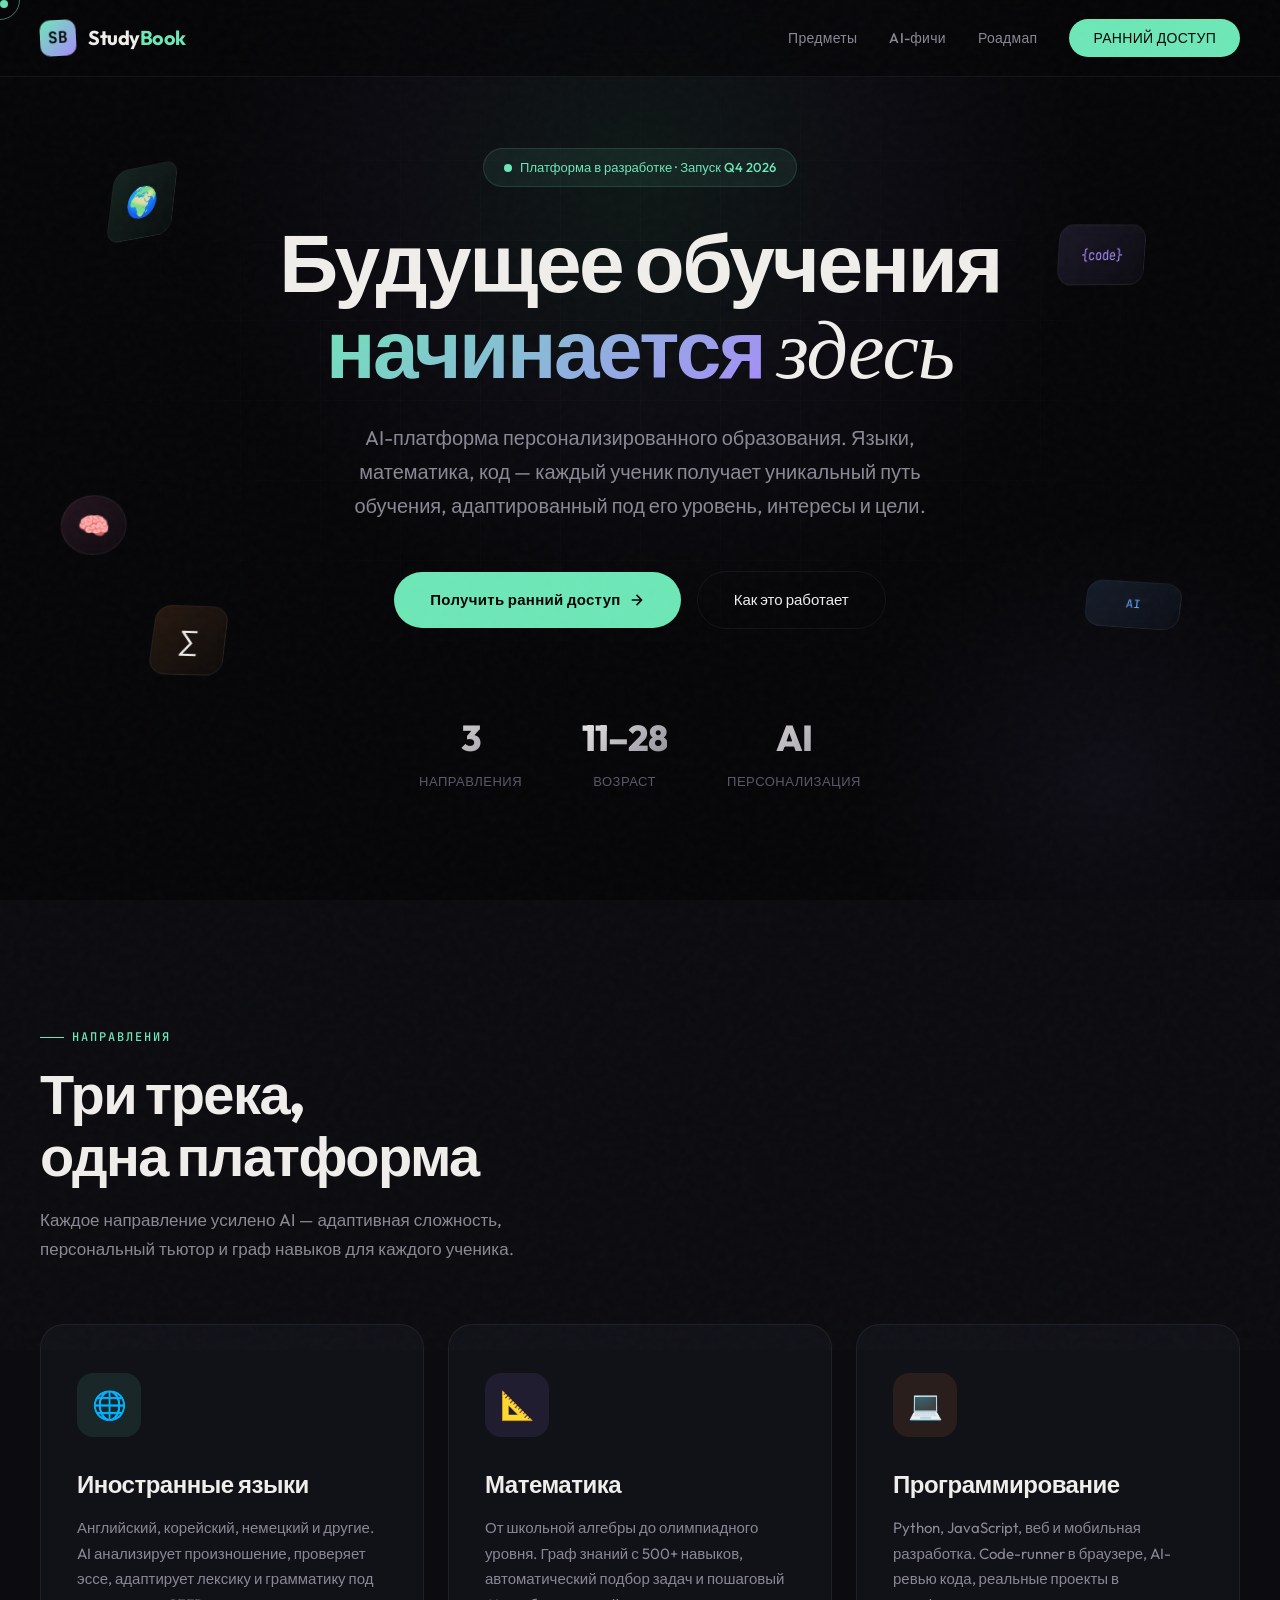
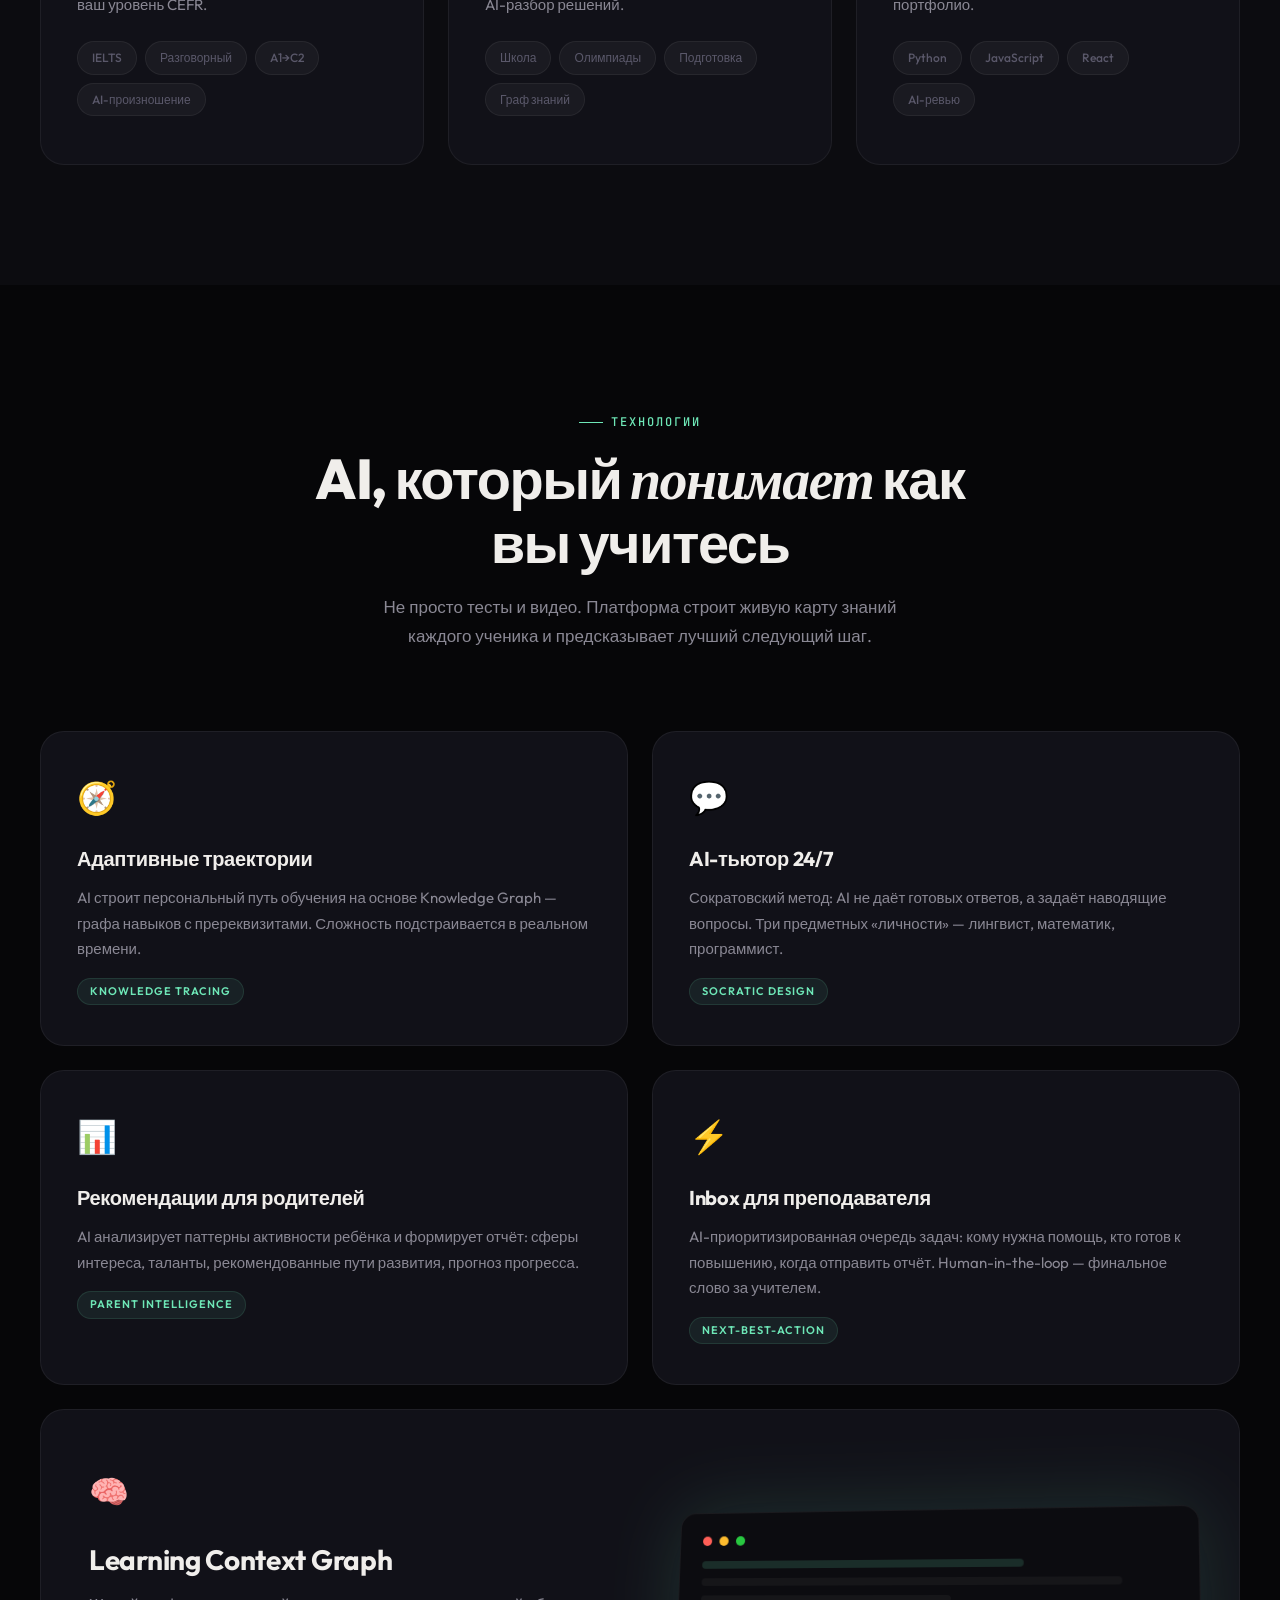
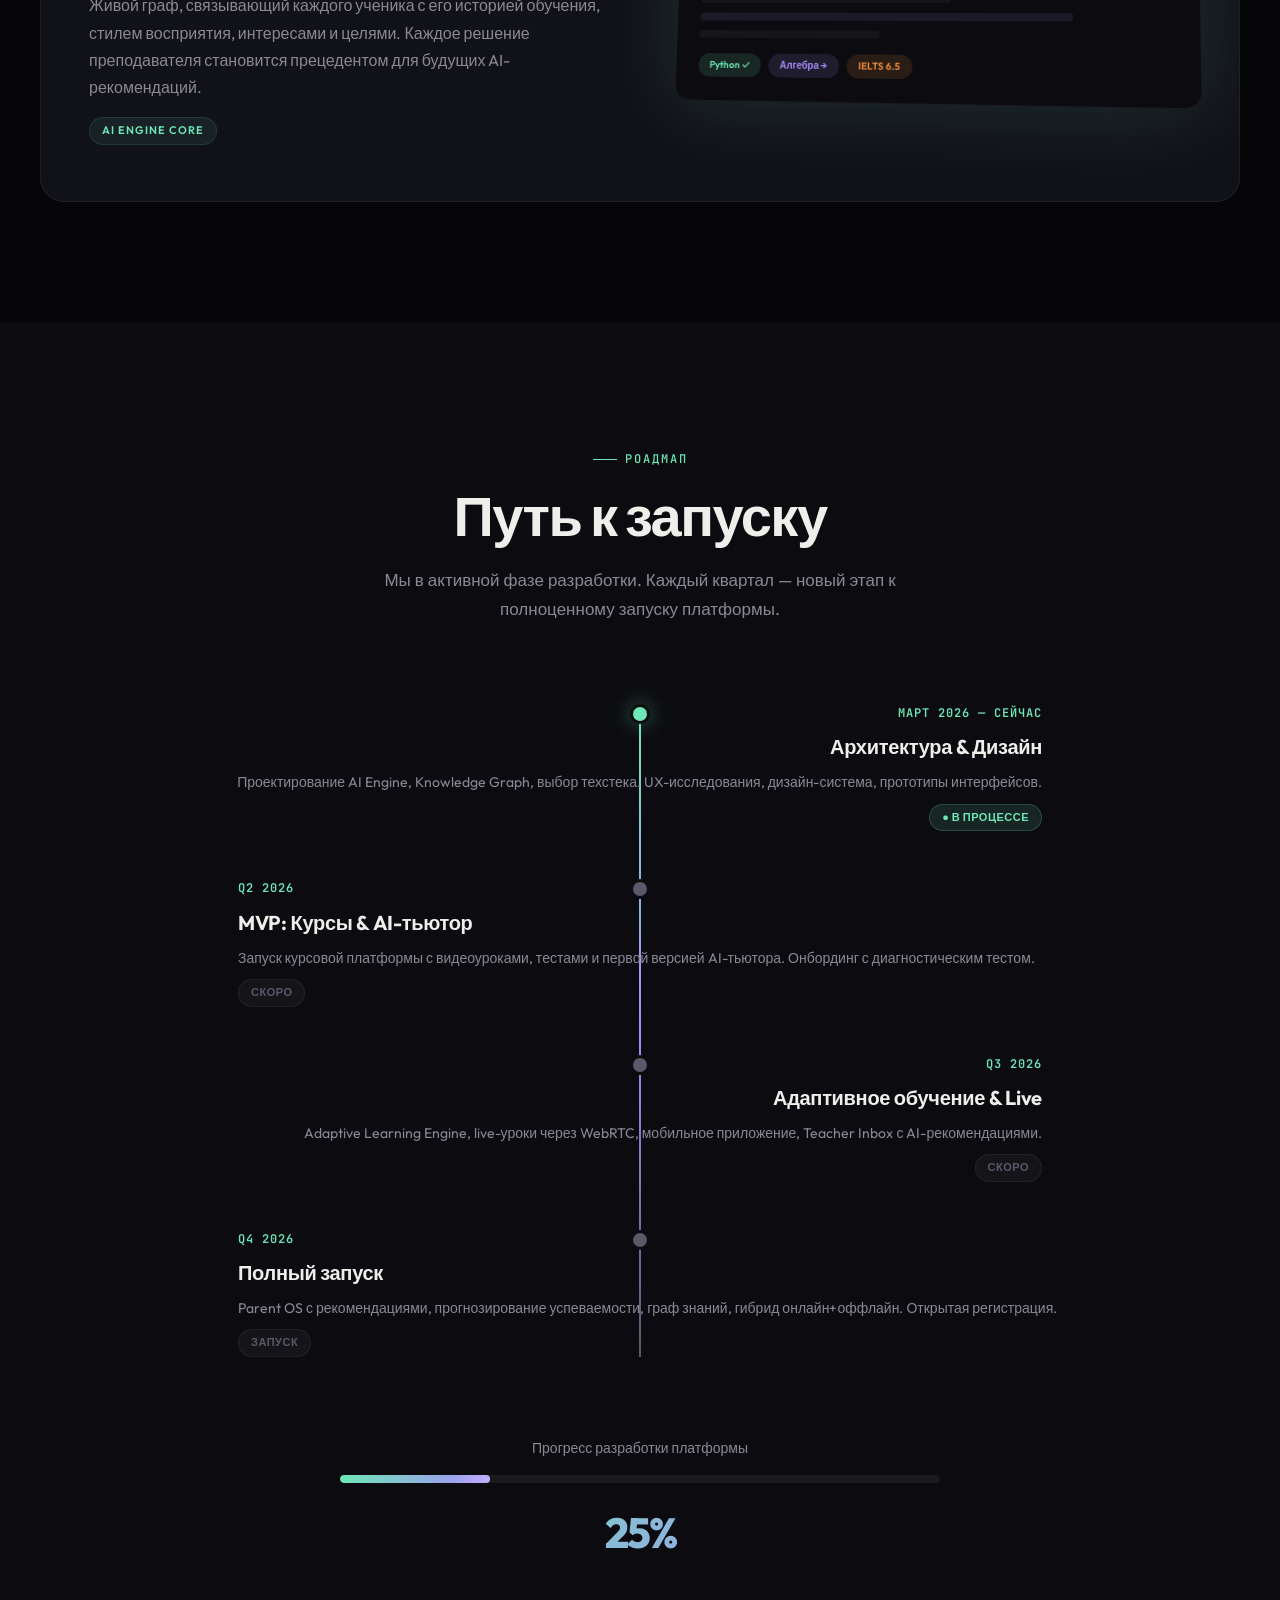
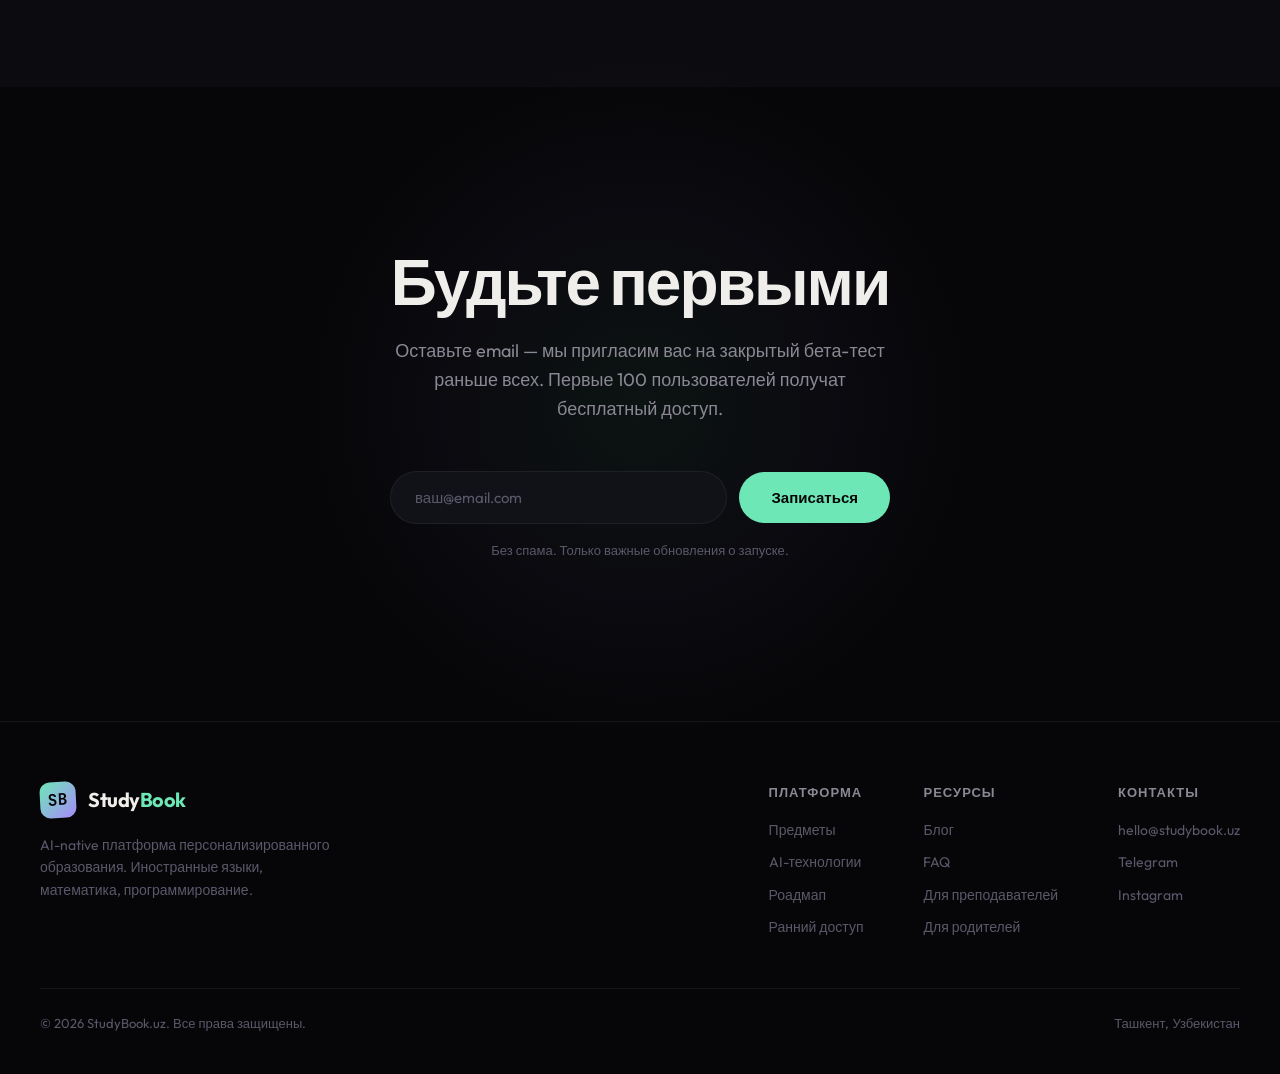
==== index.html @ f5f405c2 "created landing page" ====
<!DOCTYPE html>
<html lang="ru">
<head>
<meta charset="UTF-8">
<meta name="viewport" content="width=device-width, initial-scale=1.0">
<title>StudyBook.uz — AI-платформа обучения | Иностранные языки, Математика, Программирование</title>
<meta name="description" content="StudyBook.uz — AI-native образовательная платформа в Узбекистане. Персонализированное обучение иностранным языкам, математике и программированию для учеников 11-28 лет. Гибрид онлайн + оффлайн. Запуск 2026.">
<meta name="keywords" content="StudyBook, образование Узбекистан, AI обучение, онлайн курсы, репетитор, математика, программирование, английский язык, учебный центр, Ташкент, персонализированное обучение, адаптивное обучение">
<meta name="robots" content="index, follow">
<meta name="author" content="StudyBook.uz">
<link rel="canonical" href="https://studybook.uz/">

<!-- Open Graph -->
<meta property="og:type" content="website">
<meta property="og:url" content="https://studybook.uz/">
<meta property="og:title" content="StudyBook.uz — AI-платформа персонализированного обучения">
<meta property="og:description" content="Иностранные языки, математика, программирование. AI подбирает идеальный путь обучения для каждого ученика. Гибрид онлайн + оффлайн. Запуск конец 2026.">
<meta property="og:locale" content="ru_RU">
<meta property="og:site_name" content="StudyBook.uz">

<!-- Twitter -->
<meta name="twitter:card" content="summary_large_image">
<meta name="twitter:title" content="StudyBook.uz — AI-платформа обучения нового поколения">
<meta name="twitter:description" content="Персонализированное обучение с AI. Языки, математика, код. Узбекистан.">

<!-- Schema.org -->
<script type="application/ld+json">
{
  "@context": "https://schema.org",
  "@type": "EducationalOrganization",
  "name": "StudyBook.uz",
  "url": "https://studybook.uz",
  "description": "AI-native образовательная платформа в Узбекистане. Персонализированное обучение иностранным языкам, математике и программированию.",
  "areaServed": "UZ",
  "foundingDate": "2026",
  "teaches": ["Иностранные языки", "Математика", "Программирование"],
  "audience": {
    "@type": "EducationalAudience",
    "educationalRole": "student",
    "suggestedMinAge": 11,
    "suggestedMaxAge": 28
  },
  "sameAs": [],
  "contactPoint": {
    "@type": "ContactPoint",
    "contactType": "customer service",
    "url": "https://studybook.uz"
  }
}
</script>
<script type="application/ld+json">
{
  "@context": "https://schema.org",
  "@type": "WebSite",
  "name": "StudyBook.uz",
  "url": "https://studybook.uz",
  "potentialAction": {
    "@type": "SearchAction",
    "target": "https://studybook.uz/search?q={search_term_string}",
    "query-input": "required name=search_term_string"
  }
}
</script>

<link rel="preconnect" href="https://fonts.googleapis.com">
<link rel="preconnect" href="https://fonts.gstatic.com" crossorigin>
<link href="https://fonts.googleapis.com/css2?family=Outfit:wght@300;400;500;600;700;800;900&family=JetBrains+Mono:wght@400;500;600&family=Instrument+Serif:ital@0;1&display=swap" rel="stylesheet">

<style>
/* === SEO HIDDEN CONTENT STYLING === */
.seo-content {
  position: absolute;
  width: 1px;
  height: 1px;
  padding: 0;
  margin: -1px;
  overflow: hidden;
  clip: rect(0,0,0,0);
  white-space: nowrap;
  border: 0;
}

/* === CSS VARIABLES === */
:root {
  --bg-primary: #060608;
  --bg-secondary: #0c0c10;
  --bg-card: #111118;
  --bg-card-hover: #16161f;
  --text-primary: #f0eeeb;
  --text-secondary: #8a8894;
  --text-muted: #5a586a;
  --accent-primary: #6ee7b7;
  --accent-secondary: #34d399;
  --accent-tertiary: #a78bfa;
  --accent-warm: #fb923c;
  --accent-blue: #60a5fa;
  --accent-pink: #f472b6;
  --border-subtle: rgba(255,255,255,0.06);
  --border-accent: rgba(110,231,183,0.2);
  --glow-green: 0 0 80px rgba(110,231,183,0.15);
  --glow-purple: 0 0 80px rgba(167,139,250,0.12);
  --radius-sm: 8px;
  --radius-md: 16px;
  --radius-lg: 24px;
  --radius-xl: 32px;
  --font-display: 'Outfit', sans-serif;
  --font-serif: 'Instrument Serif', serif;
  --font-mono: 'JetBrains Mono', monospace;
  --ease-out-expo: cubic-bezier(0.16, 1, 0.3, 1);
  --ease-spring: cubic-bezier(0.34, 1.56, 0.64, 1);
}

/* === RESET & BASE === */
*, *::before, *::after { margin: 0; padding: 0; box-sizing: border-box; }
html { scroll-behavior: smooth; font-size: 16px; }
body {
  font-family: var(--font-display);
  background: var(--bg-primary);
  color: var(--text-primary);
  overflow-x: hidden;
  -webkit-font-smoothing: antialiased;
  line-height: 1.6;
}

/* === CUSTOM CURSOR === */
.cursor-dot {
  width: 8px; height: 8px;
  background: var(--accent-primary);
  border-radius: 50%;
  position: fixed;
  pointer-events: none;
  z-index: 99999;
  transition: transform 0.1s ease;
  mix-blend-mode: difference;
}
.cursor-ring {
  width: 40px; height: 40px;
  border: 1.5px solid var(--accent-primary);
  border-radius: 50%;
  position: fixed;
  pointer-events: none;
  z-index: 99998;
  transition: all 0.15s ease;
  opacity: 0.5;
}

/* === GRAIN OVERLAY === */
.grain {
  position: fixed;
  top: -50%; left: -50%;
  width: 200%; height: 200%;
  pointer-events: none;
  z-index: 99990;
  opacity: 0.025;
  background-image: url("data:image/svg+xml,%3Csvg viewBox='0 0 256 256' xmlns='http://www.w3.org/2000/svg'%3E%3Cfilter id='noise'%3E%3CfeTurbulence type='fractalNoise' baseFrequency='0.9' numOctaves='4' stitchTiles='stitch'/%3E%3C/filter%3E%3Crect width='100%25' height='100%25' filter='url(%23noise)'/%3E%3C/svg%3E");
}

/* === NAVIGATION === */
nav {
  position: fixed;
  top: 0; left: 0; right: 0;
  z-index: 1000;
  padding: 20px 40px;
  display: flex;
  align-items: center;
  justify-content: space-between;
  backdrop-filter: blur(20px) saturate(1.2);
  background: rgba(6,6,8,0.7);
  border-bottom: 1px solid var(--border-subtle);
  transition: all 0.4s var(--ease-out-expo);
}
nav.scrolled {
  padding: 14px 40px;
  background: rgba(6,6,8,0.92);
}
.nav-logo {
  display: flex;
  align-items: center;
  gap: 12px;
  text-decoration: none;
  color: var(--text-primary);
}
.logo-mark {
  width: 36px; height: 36px;
  background: linear-gradient(135deg, var(--accent-primary), var(--accent-tertiary));
  border-radius: 10px;
  display: flex;
  align-items: center;
  justify-content: center;
  font-family: var(--font-mono);
  font-weight: 700;
  font-size: 16px;
  color: var(--bg-primary);
  transform: rotate(-3deg);
  transition: transform 0.3s var(--ease-spring);
}
.nav-logo:hover .logo-mark { transform: rotate(3deg) scale(1.05); }
.logo-text {
  font-weight: 700;
  font-size: 20px;
  letter-spacing: -0.5px;
}
.logo-text span { color: var(--accent-primary); }
.nav-links {
  display: flex;
  align-items: center;
  gap: 32px;
  list-style: none;
}
.nav-links a {
  color: var(--text-secondary);
  text-decoration: none;
  font-size: 14px;
  font-weight: 500;
  letter-spacing: 0.3px;
  transition: color 0.3s ease;
  position: relative;
}
.nav-links a::after {
  content: '';
  position: absolute;
  bottom: -4px; left: 0;
  width: 0; height: 1.5px;
  background: var(--accent-primary);
  transition: width 0.3s var(--ease-out-expo);
}
.nav-links a:hover { color: var(--text-primary); }
.nav-links a:hover::after { width: 100%; }
.nav-cta {
  padding: 10px 24px;
  background: var(--accent-primary);
  color: var(--bg-primary) !important;
  border-radius: 100px;
  font-weight: 600;
  font-size: 13px;
  letter-spacing: 0.5px;
  text-transform: uppercase;
  transition: all 0.3s var(--ease-spring);
  border: none;
  cursor: pointer;
  text-decoration: none;
}
.nav-cta:hover {
  transform: translateY(-2px);
  box-shadow: 0 8px 30px rgba(110,231,183,0.3);
}
.nav-cta::after { display: none !important; }

.mobile-menu-btn {
  display: none;
  background: none;
  border: none;
  color: var(--text-primary);
  font-size: 24px;
  cursor: pointer;
}

/* === HERO SECTION === */
.hero {
  min-height: 100vh;
  display: flex;
  flex-direction: column;
  align-items: center;
  justify-content: center;
  position: relative;
  padding: 120px 40px 80px;
  overflow: hidden;
}
.hero-bg {
  position: absolute;
  inset: 0;
  overflow: hidden;
}
.hero-bg::before {
  content: '';
  position: absolute;
  top: -30%; left: 50%;
  transform: translateX(-50%);
  width: 900px; height: 900px;
  background: radial-gradient(circle, rgba(110,231,183,0.08) 0%, rgba(167,139,250,0.04) 40%, transparent 70%);
  animation: heroGlow 8s ease-in-out infinite alternate;
}
.hero-bg::after {
  content: '';
  position: absolute;
  bottom: -20%; right: -10%;
  width: 600px; height: 600px;
  background: radial-gradient(circle, rgba(167,139,250,0.06) 0%, transparent 60%);
  animation: heroGlow 10s ease-in-out 2s infinite alternate;
}
@keyframes heroGlow {
  0% { opacity: 0.6; transform: translateX(-50%) scale(1); }
  100% { opacity: 1; transform: translateX(-50%) scale(1.15); }
}

/* 3D Floating elements */
.hero-3d-container {
  position: absolute;
  inset: 0;
  perspective: 1200px;
  pointer-events: none;
}
.float-element {
  position: absolute;
  border-radius: var(--radius-md);
  backdrop-filter: blur(10px);
  border: 1px solid var(--border-subtle);
  animation-timing-function: ease-in-out;
  animation-iteration-count: infinite;
  animation-direction: alternate;
}
.float-1 {
  width: 80px; height: 80px;
  top: 18%; left: 8%;
  background: linear-gradient(135deg, rgba(110,231,183,0.12), rgba(110,231,183,0.03));
  animation: float1 7s ease-in-out infinite alternate;
  transform: rotateX(15deg) rotateY(-20deg);
  display: flex;
  align-items: center;
  justify-content: center;
  font-size: 32px;
}
.float-2 {
  width: 100px; height: 60px;
  top: 25%; right: 10%;
  background: linear-gradient(135deg, rgba(167,139,250,0.12), rgba(167,139,250,0.03));
  animation: float2 9s ease-in-out infinite alternate;
  transform: rotateX(-10deg) rotateY(15deg);
  display: flex;
  align-items: center;
  justify-content: center;
  font-family: var(--font-mono);
  font-size: 14px;
  color: var(--accent-tertiary);
}
.float-3 {
  width: 70px; height: 70px;
  bottom: 25%; left: 12%;
  background: linear-gradient(135deg, rgba(251,146,60,0.12), rgba(251,146,60,0.03));
  animation: float3 8s ease-in-out infinite alternate;
  transform: rotateX(20deg) rotateY(10deg);
  display: flex;
  align-items: center;
  justify-content: center;
  font-size: 28px;
}
.float-4 {
  width: 90px; height: 50px;
  bottom: 30%; right: 8%;
  background: linear-gradient(135deg, rgba(96,165,250,0.12), rgba(96,165,250,0.03));
  animation: float4 6s ease-in-out infinite alternate;
  transform: rotateX(-15deg) rotateY(-10deg);
  display: flex;
  align-items: center;
  justify-content: center;
  font-family: var(--font-mono);
  font-size: 12px;
  color: var(--accent-blue);
}
.float-5 {
  width: 60px; height: 60px;
  top: 55%; left: 5%;
  background: linear-gradient(135deg, rgba(244,114,182,0.12), rgba(244,114,182,0.03));
  animation: float5 11s ease-in-out infinite alternate;
  transform: rotateX(10deg) rotateY(25deg);
  border-radius: 50%;
  display: flex;
  align-items: center;
  justify-content: center;
  font-size: 24px;
}
@keyframes float1 { 0% { transform: rotateX(15deg) rotateY(-20deg) translateY(0); } 100% { transform: rotateX(5deg) rotateY(-10deg) translateY(-25px); } }
@keyframes float2 { 0% { transform: rotateX(-10deg) rotateY(15deg) translateY(0); } 100% { transform: rotateX(-5deg) rotateY(25deg) translateY(-30px); } }
@keyframes float3 { 0% { transform: rotateX(20deg) rotateY(10deg) translateY(0); } 100% { transform: rotateX(10deg) rotateY(-5deg) translateY(-20px); } }
@keyframes float4 { 0% { transform: rotateX(-15deg) rotateY(-10deg) translateY(0); } 100% { transform: rotateX(-5deg) rotateY(5deg) translateY(-35px); } }
@keyframes float5 { 0% { transform: rotateX(10deg) rotateY(25deg) translateY(0); } 100% { transform: rotateX(-5deg) rotateY(15deg) translateY(-15px); } }

/* Grid lines */
.hero-grid {
  position: absolute;
  inset: 0;
  background-image:
    linear-gradient(rgba(255,255,255,0.015) 1px, transparent 1px),
    linear-gradient(90deg, rgba(255,255,255,0.015) 1px, transparent 1px);
  background-size: 80px 80px;
  mask-image: radial-gradient(ellipse 70% 60% at 50% 40%, black 30%, transparent 80%);
}

.hero-content {
  position: relative;
  z-index: 10;
  text-align: center;
  max-width: 900px;
}
.hero-badge {
  display: inline-flex;
  align-items: center;
  gap: 8px;
  padding: 8px 20px;
  background: rgba(110,231,183,0.08);
  border: 1px solid rgba(110,231,183,0.15);
  border-radius: 100px;
  font-size: 13px;
  font-weight: 500;
  color: var(--accent-primary);
  margin-bottom: 32px;
  animation: fadeUp 0.8s var(--ease-out-expo) 0.2s both;
}
.hero-badge .pulse {
  width: 8px; height: 8px;
  background: var(--accent-primary);
  border-radius: 50%;
  animation: pulse 2s ease-in-out infinite;
}
@keyframes pulse {
  0%, 100% { opacity: 1; transform: scale(1); }
  50% { opacity: 0.5; transform: scale(1.5); }
}

.hero-title {
  font-size: clamp(42px, 6.5vw, 82px);
  font-weight: 800;
  line-height: 1.05;
  letter-spacing: -2.5px;
  margin-bottom: 28px;
  animation: fadeUp 0.8s var(--ease-out-expo) 0.4s both;
}
.hero-title .line { display: block; }
.hero-title .highlight {
  background: linear-gradient(135deg, var(--accent-primary), var(--accent-tertiary));
  -webkit-background-clip: text;
  -webkit-text-fill-color: transparent;
  background-clip: text;
}
.hero-title .serif-accent {
  font-family: var(--font-serif);
  font-style: italic;
  font-weight: 400;
  letter-spacing: -1px;
}

.hero-sub {
  font-size: clamp(16px, 2vw, 20px);
  color: var(--text-secondary);
  max-width: 600px;
  margin: 0 auto 48px;
  line-height: 1.7;
  font-weight: 400;
  animation: fadeUp 0.8s var(--ease-out-expo) 0.6s both;
}

.hero-actions {
  display: flex;
  align-items: center;
  justify-content: center;
  gap: 16px;
  animation: fadeUp 0.8s var(--ease-out-expo) 0.8s both;
  flex-wrap: wrap;
}
.btn-primary {
  padding: 16px 36px;
  background: var(--accent-primary);
  color: var(--bg-primary);
  border: none;
  border-radius: 100px;
  font-family: var(--font-display);
  font-size: 15px;
  font-weight: 700;
  letter-spacing: 0.3px;
  cursor: pointer;
  transition: all 0.4s var(--ease-spring);
  position: relative;
  overflow: hidden;
  text-decoration: none;
  display: inline-flex;
  align-items: center;
  gap: 8px;
}
.btn-primary::before {
  content: '';
  position: absolute;
  inset: 0;
  background: linear-gradient(135deg, transparent, rgba(255,255,255,0.2));
  opacity: 0;
  transition: opacity 0.3s;
}
.btn-primary:hover {
  transform: translateY(-3px) scale(1.02);
  box-shadow: 0 16px 48px rgba(110,231,183,0.35);
}
.btn-primary:hover::before { opacity: 1; }
.btn-secondary {
  padding: 16px 36px;
  background: transparent;
  color: var(--text-primary);
  border: 1px solid var(--border-subtle);
  border-radius: 100px;
  font-family: var(--font-display);
  font-size: 15px;
  font-weight: 500;
  cursor: pointer;
  transition: all 0.3s ease;
  text-decoration: none;
  display: inline-flex;
  align-items: center;
  gap: 8px;
}
.btn-secondary:hover {
  border-color: var(--accent-primary);
  color: var(--accent-primary);
  background: rgba(110,231,183,0.05);
}

.hero-stats {
  display: flex;
  justify-content: center;
  gap: 60px;
  margin-top: 80px;
  animation: fadeUp 0.8s var(--ease-out-expo) 1s both;
}
.hero-stat {
  text-align: center;
}
.hero-stat-value {
  font-size: 36px;
  font-weight: 800;
  letter-spacing: -1px;
  background: linear-gradient(135deg, var(--text-primary), var(--text-secondary));
  -webkit-background-clip: text;
  -webkit-text-fill-color: transparent;
}
.hero-stat-label {
  font-size: 13px;
  color: var(--text-muted);
  font-weight: 500;
  letter-spacing: 0.5px;
  text-transform: uppercase;
  margin-top: 4px;
}

@keyframes fadeUp {
  from { opacity: 0; transform: translateY(30px); }
  to { opacity: 1; transform: translateY(0); }
}

/* === SECTION COMMON === */
section {
  padding: 120px 40px;
  position: relative;
}
.section-label {
  display: inline-flex;
  align-items: center;
  gap: 8px;
  font-family: var(--font-mono);
  font-size: 12px;
  font-weight: 500;
  color: var(--accent-primary);
  letter-spacing: 2px;
  text-transform: uppercase;
  margin-bottom: 16px;
}
.section-label::before {
  content: '';
  width: 24px; height: 1px;
  background: var(--accent-primary);
}
.section-title {
  font-size: clamp(32px, 4.5vw, 56px);
  font-weight: 800;
  line-height: 1.1;
  letter-spacing: -1.5px;
  margin-bottom: 20px;
  max-width: 700px;
}
.section-desc {
  font-size: 17px;
  color: var(--text-secondary);
  line-height: 1.7;
  max-width: 550px;
  margin-bottom: 60px;
}

/* === SUBJECTS SECTION === */
.subjects {
  background: var(--bg-secondary);
}
.subjects-grid {
  display: grid;
  grid-template-columns: repeat(3, 1fr);
  gap: 24px;
  max-width: 1200px;
  margin: 0 auto;
}
.subject-card {
  background: var(--bg-card);
  border: 1px solid var(--border-subtle);
  border-radius: var(--radius-lg);
  padding: 48px 36px;
  position: relative;
  overflow: hidden;
  transition: all 0.5s var(--ease-out-expo);
  cursor: default;
}
.subject-card::before {
  content: '';
  position: absolute;
  top: 0; left: 0; right: 0;
  height: 3px;
  opacity: 0;
  transition: opacity 0.4s ease;
}
.subject-card:hover { 
  transform: translateY(-8px);
  border-color: rgba(255,255,255,0.1);
  box-shadow: 0 24px 64px rgba(0,0,0,0.4);
}
.subject-card:hover::before { opacity: 1; }
.subject-card:nth-child(1)::before { background: linear-gradient(90deg, var(--accent-primary), var(--accent-blue)); }
.subject-card:nth-child(2)::before { background: linear-gradient(90deg, var(--accent-tertiary), var(--accent-pink)); }
.subject-card:nth-child(3)::before { background: linear-gradient(90deg, var(--accent-warm), #fbbf24); }

.subject-icon {
  width: 64px; height: 64px;
  border-radius: var(--radius-md);
  display: flex;
  align-items: center;
  justify-content: center;
  font-size: 28px;
  margin-bottom: 28px;
  position: relative;
}
.subject-card:nth-child(1) .subject-icon { background: rgba(110,231,183,0.1); }
.subject-card:nth-child(2) .subject-icon { background: rgba(167,139,250,0.1); }
.subject-card:nth-child(3) .subject-icon { background: rgba(251,146,60,0.1); }

.subject-card h3 {
  font-size: 24px;
  font-weight: 700;
  letter-spacing: -0.5px;
  margin-bottom: 12px;
}
.subject-card p {
  color: var(--text-secondary);
  font-size: 15px;
  line-height: 1.7;
  margin-bottom: 24px;
}
.subject-tags {
  display: flex;
  flex-wrap: wrap;
  gap: 8px;
}
.subject-tag {
  padding: 6px 14px;
  background: rgba(255,255,255,0.04);
  border: 1px solid var(--border-subtle);
  border-radius: 100px;
  font-size: 12px;
  font-weight: 500;
  color: var(--text-muted);
}

/* === AI FEATURES SECTION === */
.ai-section {
  overflow: hidden;
}
.ai-header {
  text-align: center;
  max-width: 700px;
  margin: 0 auto 80px;
}
.ai-header .section-label,
.ai-header .section-title,
.ai-header .section-desc { margin-left: auto; margin-right: auto; text-align: center; }

.ai-features-grid {
  max-width: 1200px;
  margin: 0 auto;
  display: grid;
  grid-template-columns: repeat(2, 1fr);
  gap: 24px;
}
.ai-feature {
  background: var(--bg-card);
  border: 1px solid var(--border-subtle);
  border-radius: var(--radius-lg);
  padding: 40px 36px;
  transition: all 0.5s var(--ease-out-expo);
  position: relative;
  overflow: hidden;
}
.ai-feature:hover {
  border-color: rgba(110,231,183,0.15);
  transform: translateY(-4px);
}
.ai-feature::after {
  content: '';
  position: absolute;
  top: -50%; right: -50%;
  width: 200px; height: 200px;
  border-radius: 50%;
  opacity: 0;
  transition: opacity 0.5s ease;
}
.ai-feature:hover::after { opacity: 1; }
.ai-feature:nth-child(1)::after { background: radial-gradient(circle, rgba(110,231,183,0.06), transparent); }
.ai-feature:nth-child(2)::after { background: radial-gradient(circle, rgba(167,139,250,0.06), transparent); }
.ai-feature:nth-child(3)::after { background: radial-gradient(circle, rgba(96,165,250,0.06), transparent); }
.ai-feature:nth-child(4)::after { background: radial-gradient(circle, rgba(244,114,182,0.06), transparent); }

.ai-feature-icon {
  font-size: 32px;
  margin-bottom: 20px;
}
.ai-feature h3 {
  font-size: 20px;
  font-weight: 700;
  letter-spacing: -0.3px;
  margin-bottom: 10px;
}
.ai-feature p {
  color: var(--text-secondary);
  font-size: 15px;
  line-height: 1.7;
}
.ai-feature .feature-tag {
  display: inline-block;
  margin-top: 16px;
  padding: 4px 12px;
  background: rgba(110,231,183,0.08);
  border: 1px solid rgba(110,231,183,0.12);
  border-radius: 100px;
  font-size: 11px;
  font-weight: 600;
  color: var(--accent-primary);
  text-transform: uppercase;
  letter-spacing: 1px;
}

.ai-feature-large {
  grid-column: 1 / -1;
  display: grid;
  grid-template-columns: 1fr 1fr;
  gap: 48px;
  align-items: center;
  padding: 56px 48px;
}
.ai-feature-large .ai-feature-content h3 { font-size: 28px; }
.ai-feature-large .ai-feature-content p { font-size: 16px; }

/* 3D Card mock */
.ai-mock {
  perspective: 800px;
}
.ai-mock-card {
  background: var(--bg-secondary);
  border: 1px solid var(--border-subtle);
  border-radius: var(--radius-md);
  padding: 24px;
  transform: rotateY(-8deg) rotateX(5deg);
  transition: transform 0.6s var(--ease-out-expo);
  box-shadow: var(--glow-green);
}
.ai-feature-large:hover .ai-mock-card {
  transform: rotateY(-2deg) rotateX(2deg);
}
.mock-header {
  display: flex; align-items: center; gap: 8px;
  margin-bottom: 16px;
}
.mock-dot {
  width: 10px; height: 10px;
  border-radius: 50%;
}
.mock-dot:nth-child(1) { background: #ff5f57; }
.mock-dot:nth-child(2) { background: #febc2e; }
.mock-dot:nth-child(3) { background: #28c840; }

.mock-lines {
  display: flex;
  flex-direction: column;
  gap: 10px;
}
.mock-line {
  height: 8px;
  border-radius: 4px;
  background: rgba(255,255,255,0.04);
}
.mock-line:nth-child(1) { width: 70%; background: rgba(110,231,183,0.15); }
.mock-line:nth-child(2) { width: 90%; }
.mock-line:nth-child(3) { width: 55%; }
.mock-line:nth-child(4) { width: 80%; background: rgba(167,139,250,0.1); }
.mock-line:nth-child(5) { width: 40%; }

.mock-tag-row {
  display: flex;
  gap: 8px;
  margin-top: 16px;
}
.mock-tag {
  padding: 4px 12px;
  border-radius: 100px;
  font-size: 10px;
  font-weight: 600;
}
.mock-tag:nth-child(1) { background: rgba(110,231,183,0.12); color: var(--accent-primary); }
.mock-tag:nth-child(2) { background: rgba(167,139,250,0.12); color: var(--accent-tertiary); }
.mock-tag:nth-child(3) { background: rgba(251,146,60,0.12); color: var(--accent-warm); }

/* === LAUNCH TRACKER === */
.launch-section {
  background: var(--bg-secondary);
  overflow: hidden;
}
.launch-header {
  text-align: center;
  max-width: 700px;
  margin: 0 auto 80px;
}
.launch-header .section-label,
.launch-header .section-title,
.launch-header .section-desc { margin-left: auto; margin-right: auto; text-align: center; }

.timeline {
  max-width: 900px;
  margin: 0 auto;
  position: relative;
}
.timeline::before {
  content: '';
  position: absolute;
  top: 0; bottom: 0;
  left: 50%;
  width: 2px;
  background: linear-gradient(to bottom, var(--accent-primary), var(--accent-tertiary), var(--text-muted));
  transform: translateX(-50%);
}
.timeline-item {
  display: flex;
  align-items: flex-start;
  margin-bottom: 48px;
  position: relative;
}
.timeline-item:nth-child(odd) { flex-direction: row-reverse; }
.timeline-item:nth-child(odd) .timeline-content { text-align: right; margin-right: 48px; margin-left: 0; }
.timeline-item:nth-child(even) .timeline-content { margin-left: 48px; }

.timeline-dot {
  position: absolute;
  left: 50%;
  transform: translateX(-50%);
  width: 20px; height: 20px;
  border-radius: 50%;
  border: 3px solid var(--bg-secondary);
  z-index: 5;
  transition: all 0.3s ease;
}
.timeline-item:hover .timeline-dot {
  transform: translateX(-50%) scale(1.3);
  box-shadow: 0 0 20px rgba(110,231,183,0.4);
}
.timeline-item.active .timeline-dot {
  background: var(--accent-primary);
  box-shadow: 0 0 20px rgba(110,231,183,0.4);
  animation: pulseRing 2s ease-in-out infinite;
}
.timeline-item.completed .timeline-dot {
  background: var(--accent-primary);
}
.timeline-item.upcoming .timeline-dot {
  background: var(--text-muted);
}

@keyframes pulseRing {
  0%, 100% { box-shadow: 0 0 0 0 rgba(110,231,183,0.4); }
  50% { box-shadow: 0 0 0 12px rgba(110,231,183,0); }
}

.timeline-content {
  flex: 1;
}
.timeline-date {
  font-family: var(--font-mono);
  font-size: 12px;
  color: var(--accent-primary);
  font-weight: 600;
  letter-spacing: 1px;
  text-transform: uppercase;
  margin-bottom: 8px;
}
.timeline-title {
  font-size: 20px;
  font-weight: 700;
  letter-spacing: -0.3px;
  margin-bottom: 8px;
}
.timeline-desc {
  font-size: 14px;
  color: var(--text-secondary);
  line-height: 1.6;
}
.timeline-status {
  display: inline-block;
  margin-top: 10px;
  padding: 4px 12px;
  border-radius: 100px;
  font-size: 11px;
  font-weight: 600;
  letter-spacing: 0.5px;
  text-transform: uppercase;
}
.status-active {
  background: rgba(110,231,183,0.12);
  color: var(--accent-primary);
  border: 1px solid rgba(110,231,183,0.2);
}
.status-completed {
  background: rgba(110,231,183,0.08);
  color: var(--accent-secondary);
}
.status-upcoming {
  background: rgba(255,255,255,0.04);
  color: var(--text-muted);
  border: 1px solid var(--border-subtle);
}

/* Progress bar */
.launch-progress {
  max-width: 600px;
  margin: 80px auto 0;
  text-align: center;
}
.progress-label {
  font-size: 14px;
  color: var(--text-secondary);
  margin-bottom: 16px;
}
.progress-bar {
  width: 100%;
  height: 8px;
  background: rgba(255,255,255,0.06);
  border-radius: 100px;
  overflow: hidden;
  position: relative;
}
.progress-fill {
  height: 100%;
  width: 25%;
  background: linear-gradient(90deg, var(--accent-primary), var(--accent-tertiary));
  border-radius: 100px;
  position: relative;
  animation: progressShimmer 2s ease-in-out infinite;
}
.progress-fill::after {
  content: '';
  position: absolute;
  top: 0; right: 0; bottom: 0;
  width: 40px;
  background: linear-gradient(90deg, transparent, rgba(255,255,255,0.3));
  border-radius: 100px;
  animation: shimmer 2s ease-in-out infinite;
}
@keyframes shimmer {
  0%, 100% { opacity: 0; }
  50% { opacity: 1; }
}
.progress-percentage {
  font-size: 42px;
  font-weight: 800;
  letter-spacing: -2px;
  margin-top: 16px;
  background: linear-gradient(135deg, var(--accent-primary), var(--accent-tertiary));
  -webkit-background-clip: text;
  -webkit-text-fill-color: transparent;
}

/* === WAITLIST SECTION === */
.waitlist-section {
  text-align: center;
  position: relative;
  padding: 160px 40px;
}
.waitlist-section::before {
  content: '';
  position: absolute;
  top: 50%; left: 50%;
  transform: translate(-50%, -50%);
  width: 700px; height: 700px;
  background: radial-gradient(circle, rgba(110,231,183,0.06) 0%, rgba(167,139,250,0.03) 40%, transparent 70%);
  pointer-events: none;
}
.waitlist-content {
  position: relative;
  z-index: 2;
}
.waitlist-title {
  font-size: clamp(36px, 5vw, 64px);
  font-weight: 800;
  letter-spacing: -2px;
  margin-bottom: 20px;
  line-height: 1.1;
}
.waitlist-sub {
  font-size: 18px;
  color: var(--text-secondary);
  margin-bottom: 48px;
  max-width: 500px;
  margin-left: auto;
  margin-right: auto;
}
.waitlist-form {
  display: flex;
  align-items: center;
  justify-content: center;
  gap: 12px;
  max-width: 500px;
  margin: 0 auto;
  flex-wrap: wrap;
}
.waitlist-input {
  flex: 1;
  min-width: 250px;
  padding: 16px 24px;
  background: var(--bg-card);
  border: 1px solid var(--border-subtle);
  border-radius: 100px;
  font-family: var(--font-display);
  font-size: 15px;
  color: var(--text-primary);
  outline: none;
  transition: all 0.3s ease;
}
.waitlist-input::placeholder { color: var(--text-muted); }
.waitlist-input:focus {
  border-color: var(--accent-primary);
  box-shadow: 0 0 0 4px rgba(110,231,183,0.1);
}
.waitlist-btn {
  padding: 16px 32px;
  background: var(--accent-primary);
  color: var(--bg-primary);
  border: none;
  border-radius: 100px;
  font-family: var(--font-display);
  font-size: 15px;
  font-weight: 700;
  cursor: pointer;
  transition: all 0.4s var(--ease-spring);
}
.waitlist-btn:hover {
  transform: translateY(-2px);
  box-shadow: 0 12px 40px rgba(110,231,183,0.3);
}
.waitlist-note {
  font-size: 13px;
  color: var(--text-muted);
  margin-top: 16px;
}

/* === FOOTER === */
footer {
  padding: 60px 40px 40px;
  border-top: 1px solid var(--border-subtle);
  background: var(--bg-primary);
}
.footer-inner {
  max-width: 1200px;
  margin: 0 auto;
  display: flex;
  justify-content: space-between;
  align-items: flex-start;
  gap: 40px;
  flex-wrap: wrap;
}
.footer-brand { max-width: 300px; }
.footer-brand .nav-logo { margin-bottom: 16px; }
.footer-brand p {
  font-size: 14px;
  color: var(--text-muted);
  line-height: 1.6;
}
.footer-links {
  display: flex;
  gap: 60px;
}
.footer-col h4 {
  font-size: 13px;
  font-weight: 600;
  letter-spacing: 1px;
  text-transform: uppercase;
  color: var(--text-secondary);
  margin-bottom: 16px;
}
.footer-col a {
  display: block;
  color: var(--text-muted);
  text-decoration: none;
  font-size: 14px;
  margin-bottom: 10px;
  transition: color 0.3s ease;
}
.footer-col a:hover { color: var(--accent-primary); }

.footer-bottom {
  max-width: 1200px;
  margin: 40px auto 0;
  padding-top: 24px;
  border-top: 1px solid var(--border-subtle);
  display: flex;
  justify-content: space-between;
  align-items: center;
  font-size: 13px;
  color: var(--text-muted);
  flex-wrap: wrap;
  gap: 12px;
}

/* === SCROLL ANIMATIONS === */
.reveal {
  opacity: 0;
  transform: translateY(40px);
  transition: all 0.8s var(--ease-out-expo);
}
.reveal.visible {
  opacity: 1;
  transform: translateY(0);
}
.reveal-delay-1 { transition-delay: 0.1s; }
.reveal-delay-2 { transition-delay: 0.2s; }
.reveal-delay-3 { transition-delay: 0.3s; }
.reveal-delay-4 { transition-delay: 0.4s; }

/* === RESPONSIVE === */
@media (max-width: 1024px) {
  .subjects-grid { grid-template-columns: 1fr; max-width: 500px; }
  .ai-features-grid { grid-template-columns: 1fr; }
  .ai-feature-large { grid-template-columns: 1fr; }
  .ai-mock { display: none; }
  .timeline::before { left: 20px; }
  .timeline-dot { left: 20px; }
  .timeline-item, .timeline-item:nth-child(odd) { flex-direction: column; padding-left: 52px; }
  .timeline-item:nth-child(odd) .timeline-content,
  .timeline-item:nth-child(even) .timeline-content { text-align: left; margin: 0; }
  .hero-stats { gap: 32px; }
  .footer-links { gap: 32px; }
}
@media (max-width: 768px) {
  nav { padding: 16px 20px; }
  .nav-links { display: none; }
  .mobile-menu-btn { display: block; }
  section { padding: 80px 20px; }
  .hero { padding: 100px 20px 60px; }
  .hero-stats { flex-direction: column; gap: 20px; }
  .float-element { display: none; }
  .waitlist-form { flex-direction: column; }
  .waitlist-input { width: 100%; min-width: unset; }
  .waitlist-btn { width: 100%; }
  .footer-inner { flex-direction: column; }
  .footer-links { flex-direction: column; gap: 24px; }
  .footer-bottom { flex-direction: column; text-align: center; }
}
</style>
</head>
<body>

<!-- Grain overlay -->
<div class="grain" aria-hidden="true"></div>

<!-- Custom cursor -->
<div class="cursor-dot" id="cursorDot"></div>
<div class="cursor-ring" id="cursorRing"></div>

<!-- Hidden SEO Content -->
<div class="seo-content" role="complementary" aria-label="О платформе StudyBook.uz">
  <h2>StudyBook.uz — AI-платформа образования в Узбекистане</h2>
  <p>StudyBook.uz — это AI-native образовательная платформа нового поколения, разработанная для учеников от 11 до 28 лет в Узбекистане. Мы предлагаем персонализированное обучение иностранным языкам (английский, корейский, немецкий, турецкий), математике (от школьной программы до олимпиадной подготовки) и программированию (Python, JavaScript, веб-разработка, мобильная разработка).</p>
  <p>Наша платформа использует технологии искусственного интеллекта для создания индивидуальных траекторий обучения каждому ученику. AI-тьютор помогает решать задачи методом Сократа, адаптивная система подбирает оптимальную сложность заданий, а рекомендательная система помогает родителям определить сферы интересов и таланты их детей.</p>
  <h3>Онлайн курсы в Ташкенте и по всему Узбекистану</h3>
  <p>StudyBook.uz предлагает гибридный формат обучения: онлайн-курсы доступны по всему Узбекистану, а оффлайн-занятия проводятся в нашем учебном центре. Видеоуроки, интерактивные задания, live-уроки с преподавателем, автоматическая проверка домашних заданий — всё в одной платформе.</p>
  <h3>Курсы программирования для начинающих в Узбекистане</h3>
  <p>Обучение программированию с нуля: Python, JavaScript, HTML/CSS, React, Node.js. Подготовка к IT-карьере, портфолио проектов, AI-ревью кода. Для школьников и студентов от 11 до 28 лет.</p>
  <h3>Изучение английского языка онлайн Узбекистан</h3>
  <p>Курсы английского языка с AI-персонализацией: от Elementary до Advanced. Разговорная практика, грамматика, подготовка к IELTS. Адаптивные упражнения, AI-проверка произношения и эссе.</p>
  <h3>Онлайн репетитор по математике Ташкент</h3>
  <p>Персонализированное обучение математике: школьная программа, подготовка к экзаменам, олимпиадная математика. AI отслеживает прогресс и подбирает задания оптимальной сложности. Граф знаний с визуализацией прогресса по темам.</p>
  <h3>Подготовка к поступлению в вуз Узбекистан</h3>
  <p>Комплексная подготовка к вступительным экзаменам в университеты Узбекистана и зарубежные вузы. Индивидуальные планы обучения, адаптивные тесты, прогнозирование результатов на основе AI-аналитики.</p>
</div>

<!-- Navigation -->
<nav id="navbar" role="navigation" aria-label="Главная навигация">
  <a href="#" class="nav-logo" aria-label="StudyBook.uz — главная">
    <div class="logo-mark" aria-hidden="true">SB</div>
    <div class="logo-text">Study<span>Book</span></div>
  </a>
  <ul class="nav-links">
    <li><a href="#subjects">Предметы</a></li>
    <li><a href="#ai">AI-фичи</a></li>
    <li><a href="#roadmap">Роадмап</a></li>
    <li><a href="#waitlist" class="nav-cta">Ранний доступ</a></li>
  </ul>
  <button class="mobile-menu-btn" id="mobileBtn" aria-label="Открыть меню">☰</button>
</nav>

<!-- Hero -->
<section class="hero" id="hero">
  <div class="hero-bg" aria-hidden="true">
    <div class="hero-grid"></div>
  </div>
  <div class="hero-3d-container" aria-hidden="true">
    <div class="float-element float-1">🌍</div>
    <div class="float-element float-2">{code}</div>
    <div class="float-element float-3">∑</div>
    <div class="float-element float-4">AI</div>
    <div class="float-element float-5">🧠</div>
  </div>

  <div class="hero-content">
    <div class="hero-badge">
      <span class="pulse"></span>
      Платформа в разработке · Запуск Q4 2026
    </div>
    <h1 class="hero-title">
      <span class="line">Будущее обучения</span>
      <span class="line"><span class="highlight">начинается</span> <span class="serif-accent">здесь</span></span>
    </h1>
    <p class="hero-sub">
      AI-платформа персонализированного образования. Языки, математика, код — каждый ученик получает уникальный путь обучения, адаптированный под его уровень, интересы и цели.
    </p>
    <div class="hero-actions">
      <a href="#waitlist" class="btn-primary">
        Получить ранний доступ
        <svg width="16" height="16" viewBox="0 0 24 24" fill="none" stroke="currentColor" stroke-width="2.5" stroke-linecap="round" stroke-linejoin="round"><path d="M5 12h14M12 5l7 7-7 7"/></svg>
      </a>
      <a href="#ai" class="btn-secondary">Как это работает</a>
    </div>
    <div class="hero-stats">
      <div class="hero-stat">
        <div class="hero-stat-value">3</div>
        <div class="hero-stat-label">Направления</div>
      </div>
      <div class="hero-stat">
        <div class="hero-stat-value">11–28</div>
        <div class="hero-stat-label">Возраст</div>
      </div>
      <div class="hero-stat">
        <div class="hero-stat-value">AI</div>
        <div class="hero-stat-label">Персонализация</div>
      </div>
    </div>
  </div>
</section>

<!-- Subjects -->
<section class="subjects" id="subjects">
  <div style="max-width:1200px;margin:0 auto;">
    <div class="section-label reveal">Направления</div>
    <h2 class="section-title reveal reveal-delay-1">Три трека,<br>одна платформа</h2>
    <p class="section-desc reveal reveal-delay-2">Каждое направление усилено AI — адаптивная сложность, персональный тьютор и граф навыков для каждого ученика.</p>
  </div>
  <div class="subjects-grid">
    <article class="subject-card reveal reveal-delay-1">
      <div class="subject-icon">🌐</div>
      <h3>Иностранные языки</h3>
      <p>Английский, корейский, немецкий и другие. AI анализирует произношение, проверяет эссе, адаптирует лексику и грамматику под ваш уровень CEFR.</p>
      <div class="subject-tags">
        <span class="subject-tag">IELTS</span>
        <span class="subject-tag">Разговорный</span>
        <span class="subject-tag">A1→C2</span>
        <span class="subject-tag">AI-произношение</span>
      </div>
    </article>
    <article class="subject-card reveal reveal-delay-2">
      <div class="subject-icon">📐</div>
      <h3>Математика</h3>
      <p>От школьной алгебры до олимпиадного уровня. Граф знаний с 500+ навыков, автоматический подбор задач и пошаговый AI-разбор решений.</p>
      <div class="subject-tags">
        <span class="subject-tag">Школа</span>
        <span class="subject-tag">Олимпиады</span>
        <span class="subject-tag">Подготовка</span>
        <span class="subject-tag">Граф знаний</span>
      </div>
    </article>
    <article class="subject-card reveal reveal-delay-3">
      <div class="subject-icon">💻</div>
      <h3>Программирование</h3>
      <p>Python, JavaScript, веб и мобильная разработка. Code-runner в браузере, AI-ревью кода, реальные проекты в портфолио.</p>
      <div class="subject-tags">
        <span class="subject-tag">Python</span>
        <span class="subject-tag">JavaScript</span>
        <span class="subject-tag">React</span>
        <span class="subject-tag">AI-ревью</span>
      </div>
    </article>
  </div>
</section>

<!-- AI Features -->
<section class="ai-section" id="ai">
  <div class="ai-header">
    <div class="section-label reveal">Технологии</div>
    <h2 class="section-title reveal reveal-delay-1" style="text-align:center;">AI, который <em style="font-family:var(--font-serif);font-style:italic;">понимает</em> как вы учитесь</h2>
    <p class="section-desc reveal reveal-delay-2" style="text-align:center;">Не просто тесты и видео. Платформа строит живую карту знаний каждого ученика и предсказывает лучший следующий шаг.</p>
  </div>

  <div class="ai-features-grid">
    <div class="ai-feature reveal">
      <div class="ai-feature-icon">🧭</div>
      <h3>Адаптивные траектории</h3>
      <p>AI строит персональный путь обучения на основе Knowledge Graph — графа навыков с пререквизитами. Сложность подстраивается в реальном времени.</p>
      <span class="feature-tag">Knowledge Tracing</span>
    </div>
    <div class="ai-feature reveal reveal-delay-1">
      <div class="ai-feature-icon">💬</div>
      <h3>AI-тьютор 24/7</h3>
      <p>Сократовский метод: AI не даёт готовых ответов, а задаёт наводящие вопросы. Три предметных «личности» — лингвист, математик, программист.</p>
      <span class="feature-tag">Socratic Design</span>
    </div>
    <div class="ai-feature reveal reveal-delay-2">
      <div class="ai-feature-icon">📊</div>
      <h3>Рекомендации для родителей</h3>
      <p>AI анализирует паттерны активности ребёнка и формирует отчёт: сферы интереса, таланты, рекомендованные пути развития, прогноз прогресса.</p>
      <span class="feature-tag">Parent Intelligence</span>
    </div>
    <div class="ai-feature reveal reveal-delay-3">
      <div class="ai-feature-icon">⚡</div>
      <h3>Inbox для преподавателя</h3>
      <p>AI-приоритизированная очередь задач: кому нужна помощь, кто готов к повышению, когда отправить отчёт. Human-in-the-loop — финальное слово за учителем.</p>
      <span class="feature-tag">Next-Best-Action</span>
    </div>

    <div class="ai-feature ai-feature-large reveal">
      <div class="ai-feature-content">
        <div class="ai-feature-icon">🧠</div>
        <h3>Learning Context Graph</h3>
        <p>Живой граф, связывающий каждого ученика с его историей обучения, стилем восприятия, интересами и целями. Каждое решение преподавателя становится прецедентом для будущих AI-рекомендаций.</p>
        <span class="feature-tag">AI Engine Core</span>
      </div>
      <div class="ai-mock">
        <div class="ai-mock-card">
          <div class="mock-header">
            <div class="mock-dot"></div>
            <div class="mock-dot"></div>
            <div class="mock-dot"></div>
          </div>
          <div class="mock-lines">
            <div class="mock-line"></div>
            <div class="mock-line"></div>
            <div class="mock-line"></div>
            <div class="mock-line"></div>
            <div class="mock-line"></div>
          </div>
          <div class="mock-tag-row">
            <div class="mock-tag">Python ✓</div>
            <div class="mock-tag">Алгебра →</div>
            <div class="mock-tag">IELTS 6.5</div>
          </div>
        </div>
      </div>
    </div>
  </div>
</section>

<!-- Launch Tracker / Roadmap -->
<section class="launch-section" id="roadmap">
  <div class="launch-header">
    <div class="section-label reveal">Роадмап</div>
    <h2 class="section-title reveal reveal-delay-1" style="text-align:center;">Путь к запуску</h2>
    <p class="section-desc reveal reveal-delay-2" style="text-align:center;">Мы в активной фазе разработки. Каждый квартал — новый этап к полноценному запуску платформы.</p>
  </div>

  <div class="timeline">
    <div class="timeline-item active">
      <div class="timeline-dot"></div>
      <div class="timeline-content reveal">
        <div class="timeline-date">Март 2026 — Сейчас</div>
        <div class="timeline-title">Архитектура & Дизайн</div>
        <div class="timeline-desc">Проектирование AI Engine, Knowledge Graph, выбор техстека. UX-исследования, дизайн-система, прототипы интерфейсов.</div>
        <span class="timeline-status status-active">● В процессе</span>
      </div>
    </div>

    <div class="timeline-item upcoming">
      <div class="timeline-dot"></div>
      <div class="timeline-content reveal reveal-delay-1">
        <div class="timeline-date">Q2 2026</div>
        <div class="timeline-title">MVP: Курсы & AI-тьютор</div>
        <div class="timeline-desc">Запуск курсовой платформы с видеоуроками, тестами и первой версией AI-тьютора. Онбординг с диагностическим тестом.</div>
        <span class="timeline-status status-upcoming">Скоро</span>
      </div>
    </div>

    <div class="timeline-item upcoming">
      <div class="timeline-dot"></div>
      <div class="timeline-content reveal reveal-delay-2">
        <div class="timeline-date">Q3 2026</div>
        <div class="timeline-title">Адаптивное обучение & Live</div>
        <div class="timeline-desc">Adaptive Learning Engine, live-уроки через WebRTC, мобильное приложение, Teacher Inbox с AI-рекомендациями.</div>
        <span class="timeline-status status-upcoming">Скоро</span>
      </div>
    </div>

    <div class="timeline-item upcoming">
      <div class="timeline-dot"></div>
      <div class="timeline-content reveal reveal-delay-3">
        <div class="timeline-date">Q4 2026</div>
        <div class="timeline-title">Полный запуск</div>
        <div class="timeline-desc">Parent OS с рекомендациями, прогнозирование успеваемости, граф знаний, гибрид онлайн+оффлайн. Открытая регистрация.</div>
        <span class="timeline-status status-upcoming">Запуск</span>
      </div>
    </div>
  </div>

  <div class="launch-progress reveal">
    <div class="progress-label">Прогресс разработки платформы</div>
    <div class="progress-bar">
      <div class="progress-fill"></div>
    </div>
    <div class="progress-percentage">25%</div>
  </div>
</section>

<!-- Waitlist -->
<section class="waitlist-section" id="waitlist">
  <div class="waitlist-content">
    <h2 class="waitlist-title reveal">
      Будьте первыми
    </h2>
    <p class="waitlist-sub reveal reveal-delay-1">
      Оставьте email — мы пригласим вас на закрытый бета-тест раньше всех. Первые 100 пользователей получат бесплатный доступ.
    </p>
    <div class="waitlist-form reveal reveal-delay-2">
      <input type="email" class="waitlist-input" placeholder="ваш@email.com" aria-label="Email для раннего доступа" id="emailInput">
      <button class="waitlist-btn" id="waitlistBtn" onclick="handleWaitlist()">Записаться</button>
    </div>
    <p class="waitlist-note reveal reveal-delay-3">Без спама. Только важные обновления о запуске.</p>
  </div>
</section>

<!-- Footer -->
<footer role="contentinfo">
  <div class="footer-inner">
    <div class="footer-brand">
      <a href="#" class="nav-logo">
        <div class="logo-mark">SB</div>
        <div class="logo-text">Study<span>Book</span></div>
      </a>
      <p>AI-native платформа персонализированного образования. Иностранные языки, математика, программирование.</p>
    </div>
    <div class="footer-links">
      <div class="footer-col">
        <h4>Платформа</h4>
        <a href="#subjects">Предметы</a>
        <a href="#ai">AI-технологии</a>
        <a href="#roadmap">Роадмап</a>
        <a href="#waitlist">Ранний доступ</a>
      </div>
      <div class="footer-col">
        <h4>Ресурсы</h4>
        <a href="#">Блог</a>
        <a href="#">FAQ</a>
        <a href="#">Для преподавателей</a>
        <a href="#">Для родителей</a>
      </div>
      <div class="footer-col">
        <h4>Контакты</h4>
        <a href="mailto:hello@studybook.uz">hello@studybook.uz</a>
        <a href="#">Telegram</a>
        <a href="#">Instagram</a>
      </div>
    </div>
  </div>
  <div class="footer-bottom">
    <span>© 2026 StudyBook.uz. Все права защищены.</span>
    <span>Ташкент, Узбекистан</span>
  </div>

  <!-- Additional SEO content in footer -->
  <div class="seo-content">
    <h2>Образовательная платформа StudyBook.uz — лучшие онлайн курсы в Узбекистане</h2>
    <p>StudyBook.uz — AI-powered обучающая платформа для учеников и студентов Узбекистана. Мы используем технологии адаптивного обучения, Bayesian Knowledge Tracing и нейросетевые модели для создания персонализированных учебных траекторий.</p>
    <p>Учебный центр StudyBook предлагает курсы английского языка в Ташкенте, онлайн уроки математики, курсы программирования для детей и взрослых. Гибридный формат: учитесь онлайн из любой точки Узбекистана или посещайте очные занятия в нашем центре.</p>
    <p>Онлайн обучение в Узбекистане, дистанционное образование, курсы с сертификатом, подготовка к IELTS Ташкент, курсы Python для начинающих, JavaScript обучение, веб-разработка курсы, олимпиадная математика Узбекистан, репетитор онлайн, искусственный интеллект в образовании.</p>
    <h3>Города и регионы обслуживания</h3>
    <p>StudyBook.uz доступен для учеников из Ташкента, Самарканда, Бухары, Навои, Андижана, Ферганы, Намангана, Нукуса и всех регионов Узбекистана через онлайн-платформу. Оффлайн занятия проводятся в Ташкенте.</p>
  </div>
</footer>

<script>
// === CUSTOM CURSOR ===
const dot = document.getElementById('cursorDot');
const ring = document.getElementById('cursorRing');
let mouseX = 0, mouseY = 0, ringX = 0, ringY = 0;

document.addEventListener('mousemove', e => {
  mouseX = e.clientX; mouseY = e.clientY;
  dot.style.left = mouseX - 4 + 'px';
  dot.style.top = mouseY - 4 + 'px';
});

function animateRing() {
  ringX += (mouseX - ringX) * 0.12;
  ringY += (mouseY - ringY) * 0.12;
  ring.style.left = ringX - 20 + 'px';
  ring.style.top = ringY - 20 + 'px';
  requestAnimationFrame(animateRing);
}
animateRing();

// Hide cursor on touch devices
if ('ontouchstart' in window) {
  dot.style.display = 'none';
  ring.style.display = 'none';
}

// === NAV SCROLL ===
const nav = document.getElementById('navbar');
window.addEventListener('scroll', () => {
  nav.classList.toggle('scrolled', window.scrollY > 60);
});

// === SCROLL REVEAL ===
const reveals = document.querySelectorAll('.reveal');
const revealObserver = new IntersectionObserver((entries) => {
  entries.forEach(entry => {
    if (entry.isIntersecting) {
      entry.target.classList.add('visible');
    }
  });
}, { threshold: 0.1, rootMargin: '0px 0px -40px 0px' });
reveals.forEach(el => revealObserver.observe(el));

// === PARALLAX on 3D floats ===
document.addEventListener('mousemove', e => {
  const x = (e.clientX / window.innerWidth - 0.5) * 2;
  const y = (e.clientY / window.innerHeight - 0.5) * 2;
  
  document.querySelectorAll('.float-element').forEach((el, i) => {
    const speed = (i + 1) * 8;
    const rotSpeed = (i + 1) * 3;
    el.style.transform = `translate(${x * speed}px, ${y * speed}px) rotateX(${y * rotSpeed}deg) rotateY(${x * rotSpeed}deg)`;
  });
});

// === WAITLIST HANDLER ===
function handleWaitlist() {
  const input = document.getElementById('emailInput');
  const btn = document.getElementById('waitlistBtn');
  const email = input.value.trim();
  
  if (!email || !email.includes('@')) {
    input.style.borderColor = '#ef4444';
    setTimeout(() => { input.style.borderColor = ''; }, 2000);
    return;
  }
  
  btn.textContent = '✓ Записано!';
  btn.style.background = 'var(--accent-secondary)';
  input.value = '';
  
  setTimeout(() => {
    btn.textContent = 'Записаться';
    btn.style.background = '';
  }, 3000);
}

// === MOBILE MENU ===
document.getElementById('mobileBtn').addEventListener('click', function() {
  const links = document.querySelector('.nav-links');
  if (links.style.display === 'flex') {
    links.style.display = 'none';
    this.textContent = '☰';
  } else {
    links.style.display = 'flex';
    links.style.flexDirection = 'column';
    links.style.position = 'absolute';
    links.style.top = '100%';
    links.style.left = '0';
    links.style.right = '0';
    links.style.background = 'rgba(6,6,8,0.95)';
    links.style.padding = '20px';
    links.style.backdropFilter = 'blur(20px)';
    links.style.borderBottom = '1px solid var(--border-subtle)';
    this.textContent = '✕';
  }
});

// Smooth scroll for anchor links
document.querySelectorAll('a[href^="#"]').forEach(a => {
  a.addEventListener('click', e => {
    e.preventDefault();
    const target = document.querySelector(a.getAttribute('href'));
    if (target) target.scrollIntoView({ behavior: 'smooth', block: 'start' });
    // Close mobile menu if open
    const links = document.querySelector('.nav-links');
    if (window.innerWidth <= 768) {
      links.style.display = 'none';
      document.getElementById('mobileBtn').textContent = '☰';
    }
  });
});
</script>

</body>
</html>
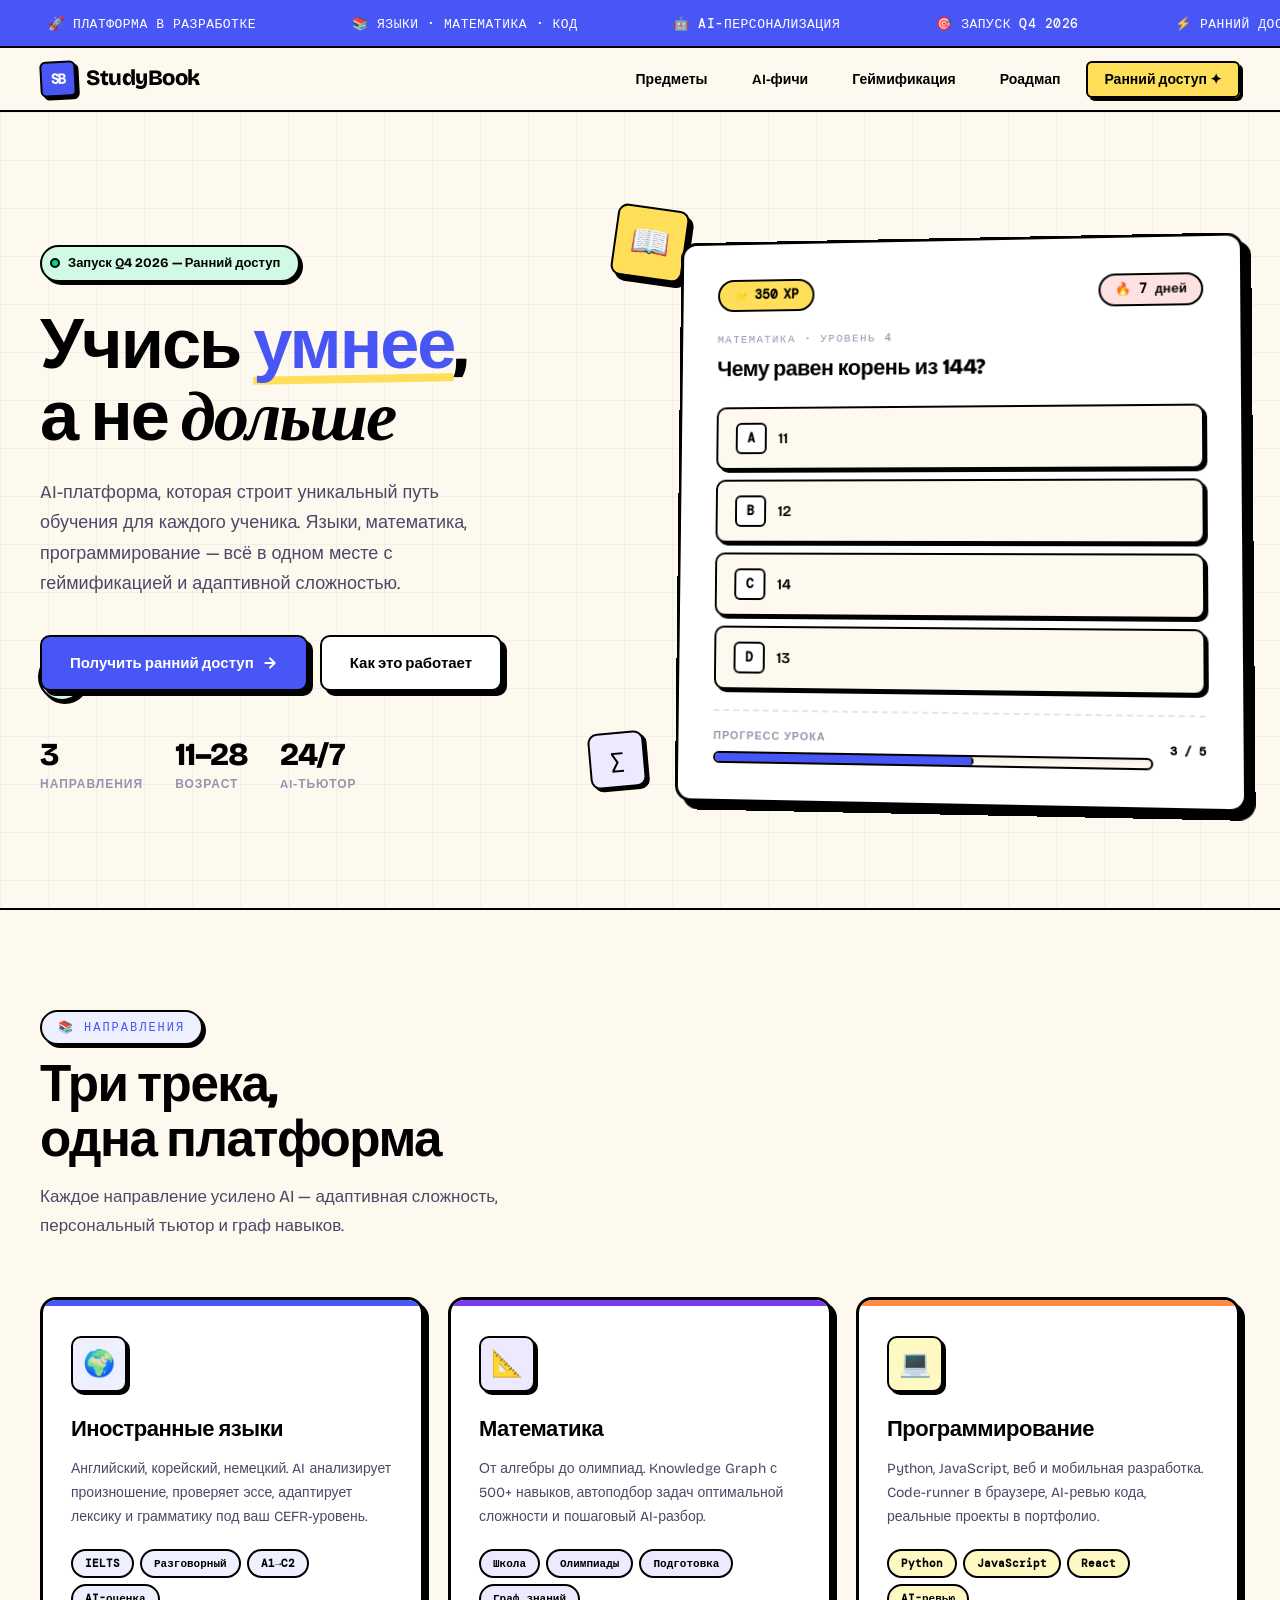
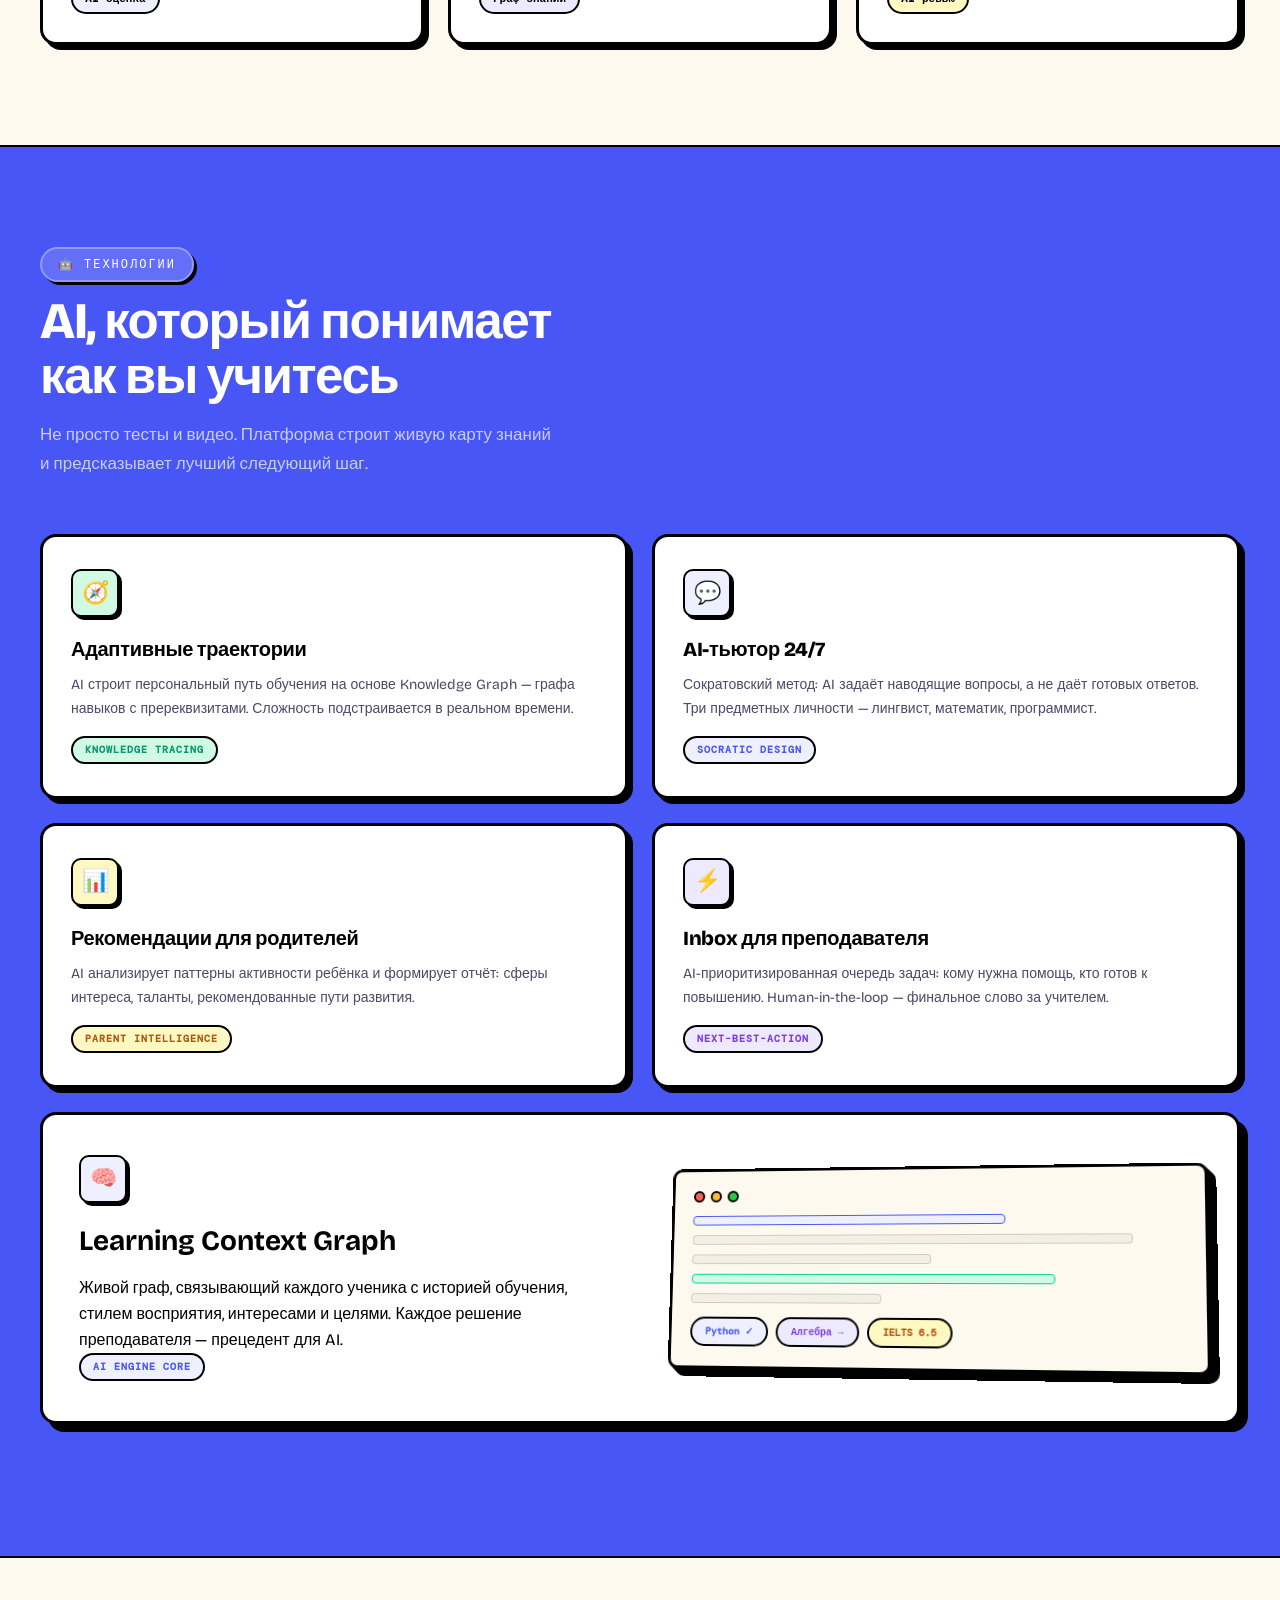
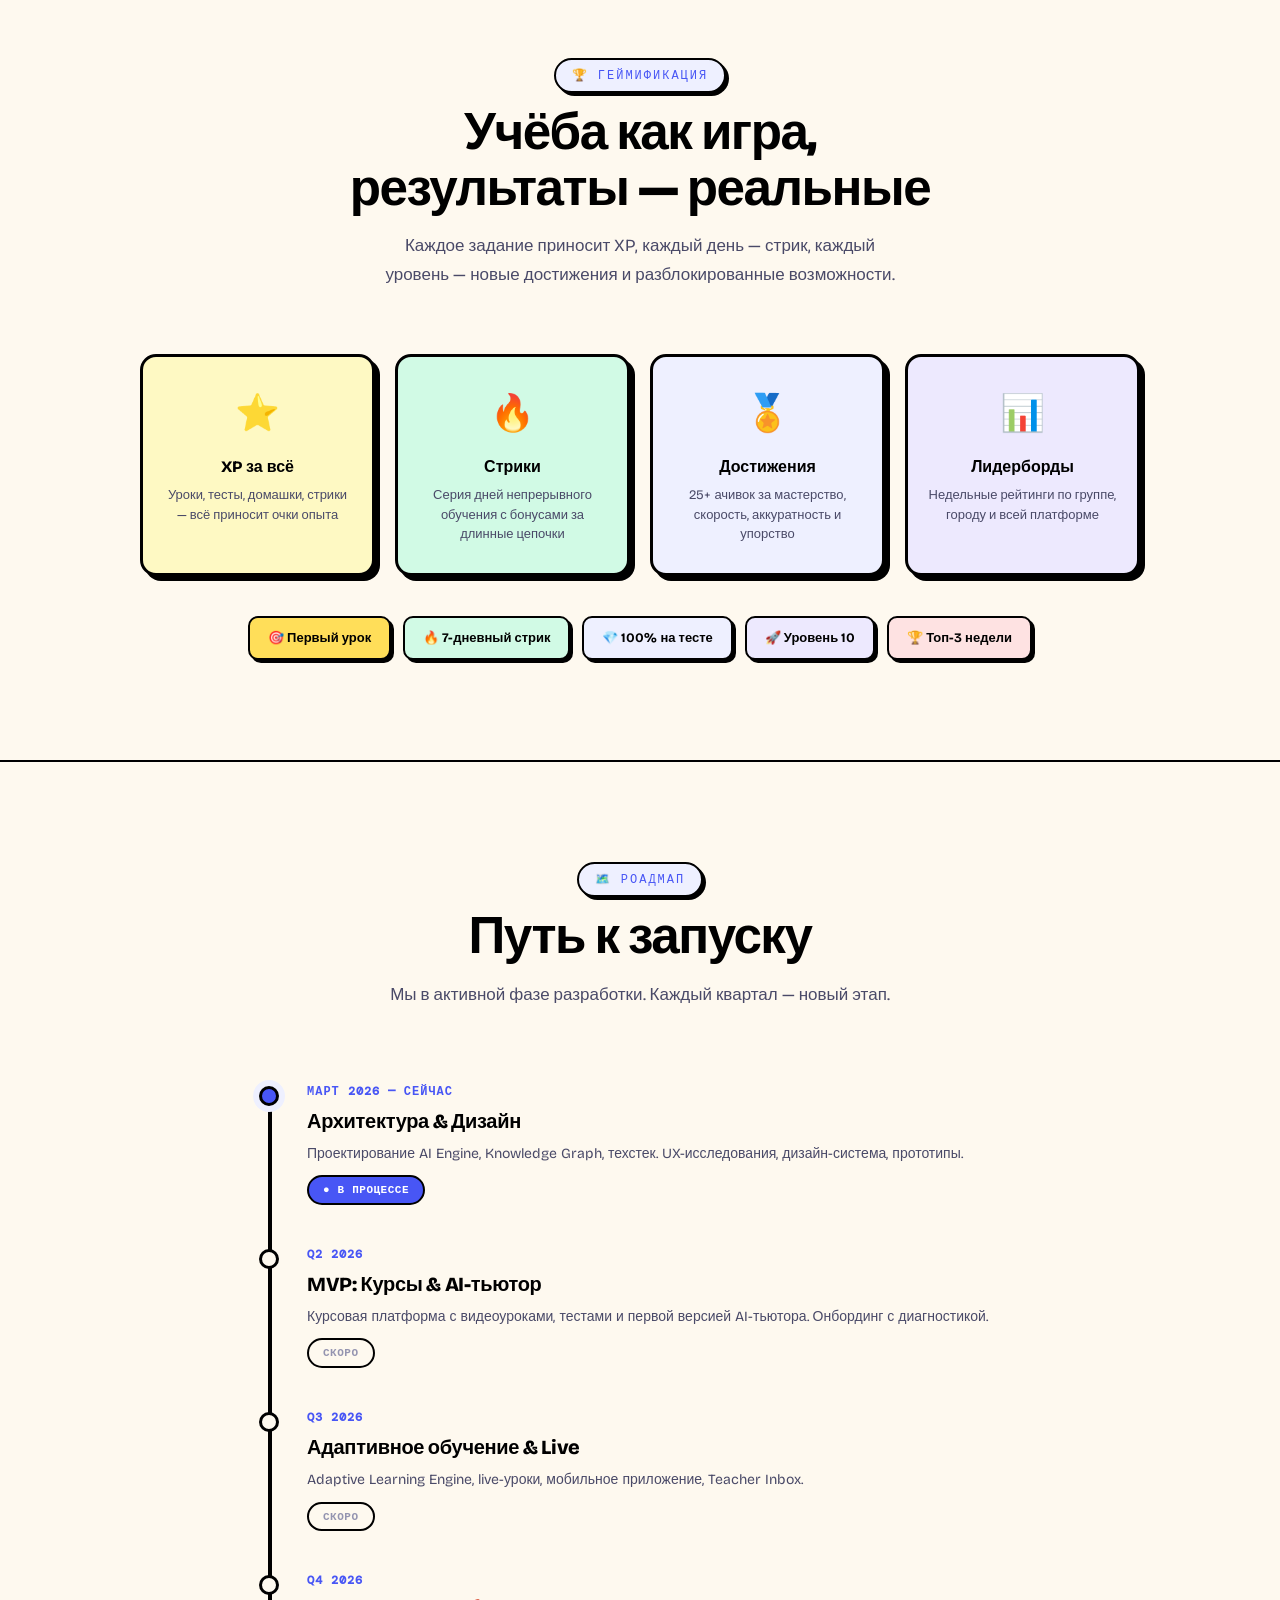
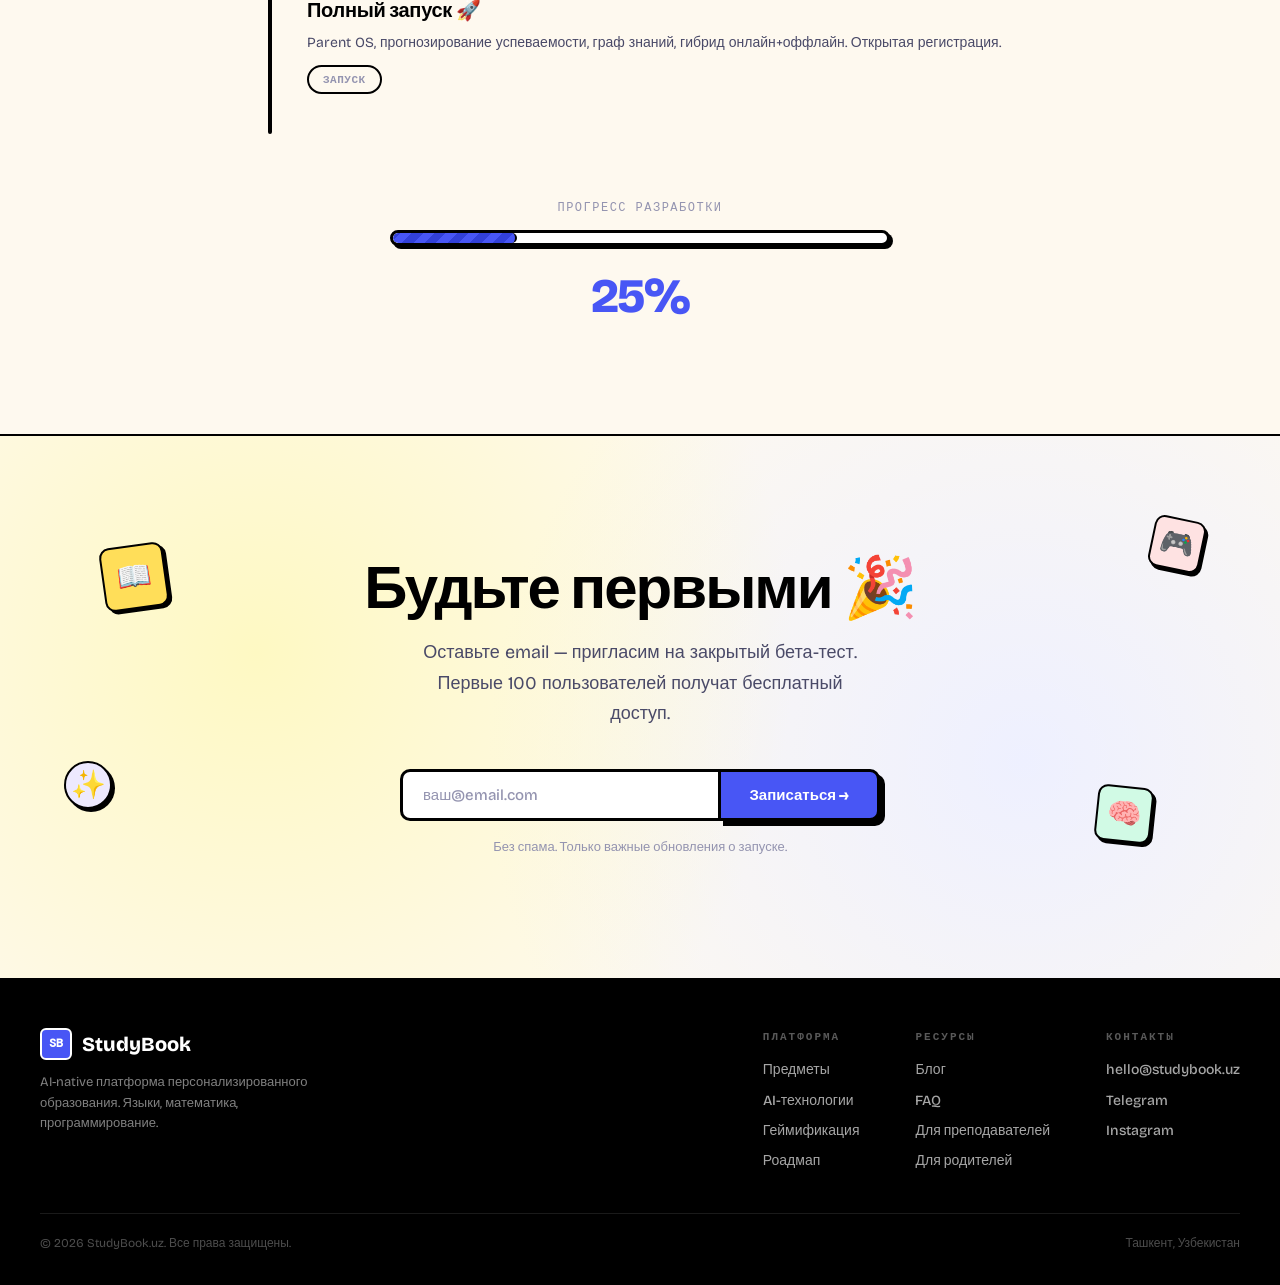
==== commit 2a42763a: "Migrate new version of landing page" ====
--- a/index.html
+++ b/index.html
@@ -1,1606 +1,2456 @@
 <!DOCTYPE html>
 <html lang="ru">
+
 <head>
-<meta charset="UTF-8">
-<meta name="viewport" content="width=device-width, initial-scale=1.0">
-<title>StudyBook.uz — AI-платформа обучения | Иностранные языки, Математика, Программирование</title>
-<meta name="description" content="StudyBook.uz — AI-native образовательная платформа в Узбекистане. Персонализированное обучение иностранным языкам, математике и программированию для учеников 11-28 лет. Гибрид онлайн + оффлайн. Запуск 2026.">
-<meta name="keywords" content="StudyBook, образование Узбекистан, AI обучение, онлайн курсы, репетитор, математика, программирование, английский язык, учебный центр, Ташкент, персонализированное обучение, адаптивное обучение">
-<meta name="robots" content="index, follow">
-<meta name="author" content="StudyBook.uz">
-<link rel="canonical" href="https://studybook.uz/">
-
-<!-- Open Graph -->
-<meta property="og:type" content="website">
-<meta property="og:url" content="https://studybook.uz/">
-<meta property="og:title" content="StudyBook.uz — AI-платформа персонализированного обучения">
-<meta property="og:description" content="Иностранные языки, математика, программирование. AI подбирает идеальный путь обучения для каждого ученика. Гибрид онлайн + оффлайн. Запуск конец 2026.">
-<meta property="og:locale" content="ru_RU">
-<meta property="og:site_name" content="StudyBook.uz">
-
-<!-- Twitter -->
-<meta name="twitter:card" content="summary_large_image">
-<meta name="twitter:title" content="StudyBook.uz — AI-платформа обучения нового поколения">
-<meta name="twitter:description" content="Персонализированное обучение с AI. Языки, математика, код. Узбекистан.">
-
-<!-- Schema.org -->
-<script type="application/ld+json">
-{
-  "@context": "https://schema.org",
-  "@type": "EducationalOrganization",
-  "name": "StudyBook.uz",
-  "url": "https://studybook.uz",
-  "description": "AI-native образовательная платформа в Узбекистане. Персонализированное обучение иностранным языкам, математике и программированию.",
-  "areaServed": "UZ",
-  "foundingDate": "2026",
-  "teaches": ["Иностранные языки", "Математика", "Программирование"],
-  "audience": {
-    "@type": "EducationalAudience",
-    "educationalRole": "student",
-    "suggestedMinAge": 11,
-    "suggestedMaxAge": 28
-  },
-  "sameAs": [],
-  "contactPoint": {
-    "@type": "ContactPoint",
-    "contactType": "customer service",
-    "url": "https://studybook.uz"
-  }
-}
+	<meta charset="UTF-8">
+	<meta name="viewport" content="width=device-width, initial-scale=1.0">
+	<title>StudyBook.uz — AI-платформа обучения | Языки, Математика, Программирование</title>
+	<meta name="description"
+		content="StudyBook.uz — AI-native образовательная платформа в Узбекистане. Персонализированное обучение иностранным языкам, математике и программированию для учеников 11-28 лет. Гибрид онлайн + оффлайн. Запуск 2026.">
+	<meta name="keywords"
+		content="StudyBook, образование Узбекистан, AI обучение, онлайн курсы, репетитор, математика, программирование, английский язык, учебный центр, Ташкент, персонализированное обучение, адаптивное обучение">
+	<meta name="robots" content="index, follow">
+	<meta name="author" content="StudyBook.uz">
+	<link rel="canonical" href="https://studybook.uz/">
+	<meta property="og:type" content="website">
+	<meta property="og:url" content="https://studybook.uz/">
+	<meta property="og:title" content="StudyBook.uz — AI-платформа персонализированного обучения">
+	<meta property="og:description"
+		content="Иностранные языки, математика, программирование. AI подбирает идеальный путь обучения. Гибрид онлайн + оффлайн. Запуск Q4 2026.">
+	<meta property="og:locale" content="ru_RU">
+	<meta property="og:site_name" content="StudyBook.uz">
+	<meta name="twitter:card" content="summary_large_image">
+	<meta name="twitter:title" content="StudyBook.uz — AI-платформа обучения нового поколения">
+	<meta name="twitter:description" content="Персонализированное обучение с AI. Языки, математика, код. Узбекистан.">
+	<script type="application/ld+json">
+{"@context":"https://schema.org","@type":"EducationalOrganization","name":"StudyBook.uz","url":"https://studybook.uz","description":"AI-native образовательная платформа в Узбекистане.","areaServed":"UZ","foundingDate":"2026","teaches":["Иностранные языки","Математика","Программирование"],"audience":{"@type":"EducationalAudience","educationalRole":"student","suggestedMinAge":11,"suggestedMaxAge":28}}
 </script>
-<script type="application/ld+json">
-{
-  "@context": "https://schema.org",
-  "@type": "WebSite",
-  "name": "StudyBook.uz",
-  "url": "https://studybook.uz",
-  "potentialAction": {
-    "@type": "SearchAction",
-    "target": "https://studybook.uz/search?q={search_term_string}",
-    "query-input": "required name=search_term_string"
-  }
-}
+	<script type="application/ld+json">
+{"@context":"https://schema.org","@type":"WebSite","name":"StudyBook.uz","url":"https://studybook.uz","potentialAction":{"@type":"SearchAction","target":"https://studybook.uz/search?q={search_term_string}","query-input":"required name=search_term_string"}}
 </script>
 
-<link rel="preconnect" href="https://fonts.googleapis.com">
-<link rel="preconnect" href="https://fonts.gstatic.com" crossorigin>
-<link href="https://fonts.googleapis.com/css2?family=Outfit:wght@300;400;500;600;700;800;900&family=JetBrains+Mono:wght@400;500;600&family=Instrument+Serif:ital@0;1&display=swap" rel="stylesheet">
-
-<style>
-/* === SEO HIDDEN CONTENT STYLING === */
-.seo-content {
-  position: absolute;
-  width: 1px;
-  height: 1px;
-  padding: 0;
-  margin: -1px;
-  overflow: hidden;
-  clip: rect(0,0,0,0);
-  white-space: nowrap;
-  border: 0;
-}
-
-/* === CSS VARIABLES === */
-:root {
-  --bg-primary: #060608;
-  --bg-secondary: #0c0c10;
-  --bg-card: #111118;
-  --bg-card-hover: #16161f;
-  --text-primary: #f0eeeb;
-  --text-secondary: #8a8894;
-  --text-muted: #5a586a;
-  --accent-primary: #6ee7b7;
-  --accent-secondary: #34d399;
-  --accent-tertiary: #a78bfa;
-  --accent-warm: #fb923c;
-  --accent-blue: #60a5fa;
-  --accent-pink: #f472b6;
-  --border-subtle: rgba(255,255,255,0.06);
-  --border-accent: rgba(110,231,183,0.2);
-  --glow-green: 0 0 80px rgba(110,231,183,0.15);
-  --glow-purple: 0 0 80px rgba(167,139,250,0.12);
-  --radius-sm: 8px;
-  --radius-md: 16px;
-  --radius-lg: 24px;
-  --radius-xl: 32px;
-  --font-display: 'Outfit', sans-serif;
-  --font-serif: 'Instrument Serif', serif;
-  --font-mono: 'JetBrains Mono', monospace;
-  --ease-out-expo: cubic-bezier(0.16, 1, 0.3, 1);
-  --ease-spring: cubic-bezier(0.34, 1.56, 0.64, 1);
-}
-
-/* === RESET & BASE === */
-*, *::before, *::after { margin: 0; padding: 0; box-sizing: border-box; }
-html { scroll-behavior: smooth; font-size: 16px; }
-body {
-  font-family: var(--font-display);
-  background: var(--bg-primary);
-  color: var(--text-primary);
-  overflow-x: hidden;
-  -webkit-font-smoothing: antialiased;
-  line-height: 1.6;
-}
-
-/* === CUSTOM CURSOR === */
-.cursor-dot {
-  width: 8px; height: 8px;
-  background: var(--accent-primary);
-  border-radius: 50%;
-  position: fixed;
-  pointer-events: none;
-  z-index: 99999;
-  transition: transform 0.1s ease;
-  mix-blend-mode: difference;
-}
-.cursor-ring {
-  width: 40px; height: 40px;
-  border: 1.5px solid var(--accent-primary);
-  border-radius: 50%;
-  position: fixed;
-  pointer-events: none;
-  z-index: 99998;
-  transition: all 0.15s ease;
-  opacity: 0.5;
-}
-
-/* === GRAIN OVERLAY === */
-.grain {
-  position: fixed;
-  top: -50%; left: -50%;
-  width: 200%; height: 200%;
-  pointer-events: none;
-  z-index: 99990;
-  opacity: 0.025;
-  background-image: url("data:image/svg+xml,%3Csvg viewBox='0 0 256 256' xmlns='http://www.w3.org/2000/svg'%3E%3Cfilter id='noise'%3E%3CfeTurbulence type='fractalNoise' baseFrequency='0.9' numOctaves='4' stitchTiles='stitch'/%3E%3C/filter%3E%3Crect width='100%25' height='100%25' filter='url(%23noise)'/%3E%3C/svg%3E");
-}
-
-/* === NAVIGATION === */
-nav {
-  position: fixed;
-  top: 0; left: 0; right: 0;
-  z-index: 1000;
-  padding: 20px 40px;
-  display: flex;
-  align-items: center;
-  justify-content: space-between;
-  backdrop-filter: blur(20px) saturate(1.2);
-  background: rgba(6,6,8,0.7);
-  border-bottom: 1px solid var(--border-subtle);
-  transition: all 0.4s var(--ease-out-expo);
-}
-nav.scrolled {
-  padding: 14px 40px;
-  background: rgba(6,6,8,0.92);
-}
-.nav-logo {
-  display: flex;
-  align-items: center;
-  gap: 12px;
-  text-decoration: none;
-  color: var(--text-primary);
-}
-.logo-mark {
-  width: 36px; height: 36px;
-  background: linear-gradient(135deg, var(--accent-primary), var(--accent-tertiary));
-  border-radius: 10px;
-  display: flex;
-  align-items: center;
-  justify-content: center;
-  font-family: var(--font-mono);
-  font-weight: 700;
-  font-size: 16px;
-  color: var(--bg-primary);
-  transform: rotate(-3deg);
-  transition: transform 0.3s var(--ease-spring);
-}
-.nav-logo:hover .logo-mark { transform: rotate(3deg) scale(1.05); }
-.logo-text {
-  font-weight: 700;
-  font-size: 20px;
-  letter-spacing: -0.5px;
-}
-.logo-text span { color: var(--accent-primary); }
-.nav-links {
-  display: flex;
-  align-items: center;
-  gap: 32px;
-  list-style: none;
-}
-.nav-links a {
-  color: var(--text-secondary);
-  text-decoration: none;
-  font-size: 14px;
-  font-weight: 500;
-  letter-spacing: 0.3px;
-  transition: color 0.3s ease;
-  position: relative;
-}
-.nav-links a::after {
-  content: '';
-  position: absolute;
-  bottom: -4px; left: 0;
-  width: 0; height: 1.5px;
-  background: var(--accent-primary);
-  transition: width 0.3s var(--ease-out-expo);
-}
-.nav-links a:hover { color: var(--text-primary); }
-.nav-links a:hover::after { width: 100%; }
-.nav-cta {
-  padding: 10px 24px;
-  background: var(--accent-primary);
-  color: var(--bg-primary) !important;
-  border-radius: 100px;
-  font-weight: 600;
-  font-size: 13px;
-  letter-spacing: 0.5px;
-  text-transform: uppercase;
-  transition: all 0.3s var(--ease-spring);
-  border: none;
-  cursor: pointer;
-  text-decoration: none;
-}
-.nav-cta:hover {
-  transform: translateY(-2px);
-  box-shadow: 0 8px 30px rgba(110,231,183,0.3);
-}
-.nav-cta::after { display: none !important; }
-
-.mobile-menu-btn {
-  display: none;
-  background: none;
-  border: none;
-  color: var(--text-primary);
-  font-size: 24px;
-  cursor: pointer;
-}
-
-/* === HERO SECTION === */
-.hero {
-  min-height: 100vh;
-  display: flex;
-  flex-direction: column;
-  align-items: center;
-  justify-content: center;
-  position: relative;
-  padding: 120px 40px 80px;
-  overflow: hidden;
-}
-.hero-bg {
-  position: absolute;
-  inset: 0;
-  overflow: hidden;
-}
-.hero-bg::before {
-  content: '';
-  position: absolute;
-  top: -30%; left: 50%;
-  transform: translateX(-50%);
-  width: 900px; height: 900px;
-  background: radial-gradient(circle, rgba(110,231,183,0.08) 0%, rgba(167,139,250,0.04) 40%, transparent 70%);
-  animation: heroGlow 8s ease-in-out infinite alternate;
-}
-.hero-bg::after {
-  content: '';
-  position: absolute;
-  bottom: -20%; right: -10%;
-  width: 600px; height: 600px;
-  background: radial-gradient(circle, rgba(167,139,250,0.06) 0%, transparent 60%);
-  animation: heroGlow 10s ease-in-out 2s infinite alternate;
-}
-@keyframes heroGlow {
-  0% { opacity: 0.6; transform: translateX(-50%) scale(1); }
-  100% { opacity: 1; transform: translateX(-50%) scale(1.15); }
-}
-
-/* 3D Floating elements */
-.hero-3d-container {
-  position: absolute;
-  inset: 0;
-  perspective: 1200px;
-  pointer-events: none;
-}
-.float-element {
-  position: absolute;
-  border-radius: var(--radius-md);
-  backdrop-filter: blur(10px);
-  border: 1px solid var(--border-subtle);
-  animation-timing-function: ease-in-out;
-  animation-iteration-count: infinite;
-  animation-direction: alternate;
-}
-.float-1 {
-  width: 80px; height: 80px;
-  top: 18%; left: 8%;
-  background: linear-gradient(135deg, rgba(110,231,183,0.12), rgba(110,231,183,0.03));
-  animation: float1 7s ease-in-out infinite alternate;
-  transform: rotateX(15deg) rotateY(-20deg);
-  display: flex;
-  align-items: center;
-  justify-content: center;
-  font-size: 32px;
-}
-.float-2 {
-  width: 100px; height: 60px;
-  top: 25%; right: 10%;
-  background: linear-gradient(135deg, rgba(167,139,250,0.12), rgba(167,139,250,0.03));
-  animation: float2 9s ease-in-out infinite alternate;
-  transform: rotateX(-10deg) rotateY(15deg);
-  display: flex;
-  align-items: center;
-  justify-content: center;
-  font-family: var(--font-mono);
-  font-size: 14px;
-  color: var(--accent-tertiary);
-}
-.float-3 {
-  width: 70px; height: 70px;
-  bottom: 25%; left: 12%;
-  background: linear-gradient(135deg, rgba(251,146,60,0.12), rgba(251,146,60,0.03));
-  animation: float3 8s ease-in-out infinite alternate;
-  transform: rotateX(20deg) rotateY(10deg);
-  display: flex;
-  align-items: center;
-  justify-content: center;
-  font-size: 28px;
-}
-.float-4 {
-  width: 90px; height: 50px;
-  bottom: 30%; right: 8%;
-  background: linear-gradient(135deg, rgba(96,165,250,0.12), rgba(96,165,250,0.03));
-  animation: float4 6s ease-in-out infinite alternate;
-  transform: rotateX(-15deg) rotateY(-10deg);
-  display: flex;
-  align-items: center;
-  justify-content: center;
-  font-family: var(--font-mono);
-  font-size: 12px;
-  color: var(--accent-blue);
-}
-.float-5 {
-  width: 60px; height: 60px;
-  top: 55%; left: 5%;
-  background: linear-gradient(135deg, rgba(244,114,182,0.12), rgba(244,114,182,0.03));
-  animation: float5 11s ease-in-out infinite alternate;
-  transform: rotateX(10deg) rotateY(25deg);
-  border-radius: 50%;
-  display: flex;
-  align-items: center;
-  justify-content: center;
-  font-size: 24px;
-}
-@keyframes float1 { 0% { transform: rotateX(15deg) rotateY(-20deg) translateY(0); } 100% { transform: rotateX(5deg) rotateY(-10deg) translateY(-25px); } }
-@keyframes float2 { 0% { transform: rotateX(-10deg) rotateY(15deg) translateY(0); } 100% { transform: rotateX(-5deg) rotateY(25deg) translateY(-30px); } }
-@keyframes float3 { 0% { transform: rotateX(20deg) rotateY(10deg) translateY(0); } 100% { transform: rotateX(10deg) rotateY(-5deg) translateY(-20px); } }
-@keyframes float4 { 0% { transform: rotateX(-15deg) rotateY(-10deg) translateY(0); } 100% { transform: rotateX(-5deg) rotateY(5deg) translateY(-35px); } }
-@keyframes float5 { 0% { transform: rotateX(10deg) rotateY(25deg) translateY(0); } 100% { transform: rotateX(-5deg) rotateY(15deg) translateY(-15px); } }
-
-/* Grid lines */
-.hero-grid {
-  position: absolute;
-  inset: 0;
-  background-image:
-    linear-gradient(rgba(255,255,255,0.015) 1px, transparent 1px),
-    linear-gradient(90deg, rgba(255,255,255,0.015) 1px, transparent 1px);
-  background-size: 80px 80px;
-  mask-image: radial-gradient(ellipse 70% 60% at 50% 40%, black 30%, transparent 80%);
-}
-
-.hero-content {
-  position: relative;
-  z-index: 10;
-  text-align: center;
-  max-width: 900px;
-}
-.hero-badge {
-  display: inline-flex;
-  align-items: center;
-  gap: 8px;
-  padding: 8px 20px;
-  background: rgba(110,231,183,0.08);
-  border: 1px solid rgba(110,231,183,0.15);
-  border-radius: 100px;
-  font-size: 13px;
-  font-weight: 500;
-  color: var(--accent-primary);
-  margin-bottom: 32px;
-  animation: fadeUp 0.8s var(--ease-out-expo) 0.2s both;
-}
-.hero-badge .pulse {
-  width: 8px; height: 8px;
-  background: var(--accent-primary);
-  border-radius: 50%;
-  animation: pulse 2s ease-in-out infinite;
-}
-@keyframes pulse {
-  0%, 100% { opacity: 1; transform: scale(1); }
-  50% { opacity: 0.5; transform: scale(1.5); }
-}
-
-.hero-title {
-  font-size: clamp(42px, 6.5vw, 82px);
-  font-weight: 800;
-  line-height: 1.05;
-  letter-spacing: -2.5px;
-  margin-bottom: 28px;
-  animation: fadeUp 0.8s var(--ease-out-expo) 0.4s both;
-}
-.hero-title .line { display: block; }
-.hero-title .highlight {
-  background: linear-gradient(135deg, var(--accent-primary), var(--accent-tertiary));
-  -webkit-background-clip: text;
-  -webkit-text-fill-color: transparent;
-  background-clip: text;
-}
-.hero-title .serif-accent {
-  font-family: var(--font-serif);
-  font-style: italic;
-  font-weight: 400;
-  letter-spacing: -1px;
-}
-
-.hero-sub {
-  font-size: clamp(16px, 2vw, 20px);
-  color: var(--text-secondary);
-  max-width: 600px;
-  margin: 0 auto 48px;
-  line-height: 1.7;
-  font-weight: 400;
-  animation: fadeUp 0.8s var(--ease-out-expo) 0.6s both;
-}
-
-.hero-actions {
-  display: flex;
-  align-items: center;
-  justify-content: center;
-  gap: 16px;
-  animation: fadeUp 0.8s var(--ease-out-expo) 0.8s both;
-  flex-wrap: wrap;
-}
-.btn-primary {
-  padding: 16px 36px;
-  background: var(--accent-primary);
-  color: var(--bg-primary);
-  border: none;
-  border-radius: 100px;
-  font-family: var(--font-display);
-  font-size: 15px;
-  font-weight: 700;
-  letter-spacing: 0.3px;
-  cursor: pointer;
-  transition: all 0.4s var(--ease-spring);
-  position: relative;
-  overflow: hidden;
-  text-decoration: none;
-  display: inline-flex;
-  align-items: center;
-  gap: 8px;
-}
-.btn-primary::before {
-  content: '';
-  position: absolute;
-  inset: 0;
-  background: linear-gradient(135deg, transparent, rgba(255,255,255,0.2));
-  opacity: 0;
-  transition: opacity 0.3s;
-}
-.btn-primary:hover {
-  transform: translateY(-3px) scale(1.02);
-  box-shadow: 0 16px 48px rgba(110,231,183,0.35);
-}
-.btn-primary:hover::before { opacity: 1; }
-.btn-secondary {
-  padding: 16px 36px;
-  background: transparent;
-  color: var(--text-primary);
-  border: 1px solid var(--border-subtle);
-  border-radius: 100px;
-  font-family: var(--font-display);
-  font-size: 15px;
-  font-weight: 500;
-  cursor: pointer;
-  transition: all 0.3s ease;
-  text-decoration: none;
-  display: inline-flex;
-  align-items: center;
-  gap: 8px;
-}
-.btn-secondary:hover {
-  border-color: var(--accent-primary);
-  color: var(--accent-primary);
-  background: rgba(110,231,183,0.05);
-}
-
-.hero-stats {
-  display: flex;
-  justify-content: center;
-  gap: 60px;
-  margin-top: 80px;
-  animation: fadeUp 0.8s var(--ease-out-expo) 1s both;
-}
-.hero-stat {
-  text-align: center;
-}
-.hero-stat-value {
-  font-size: 36px;
-  font-weight: 800;
-  letter-spacing: -1px;
-  background: linear-gradient(135deg, var(--text-primary), var(--text-secondary));
-  -webkit-background-clip: text;
-  -webkit-text-fill-color: transparent;
-}
-.hero-stat-label {
-  font-size: 13px;
-  color: var(--text-muted);
-  font-weight: 500;
-  letter-spacing: 0.5px;
-  text-transform: uppercase;
-  margin-top: 4px;
-}
-
-@keyframes fadeUp {
-  from { opacity: 0; transform: translateY(30px); }
-  to { opacity: 1; transform: translateY(0); }
-}
-
-/* === SECTION COMMON === */
-section {
-  padding: 120px 40px;
-  position: relative;
-}
-.section-label {
-  display: inline-flex;
-  align-items: center;
-  gap: 8px;
-  font-family: var(--font-mono);
-  font-size: 12px;
-  font-weight: 500;
-  color: var(--accent-primary);
-  letter-spacing: 2px;
-  text-transform: uppercase;
-  margin-bottom: 16px;
-}
-.section-label::before {
-  content: '';
-  width: 24px; height: 1px;
-  background: var(--accent-primary);
-}
-.section-title {
-  font-size: clamp(32px, 4.5vw, 56px);
-  font-weight: 800;
-  line-height: 1.1;
-  letter-spacing: -1.5px;
-  margin-bottom: 20px;
-  max-width: 700px;
-}
-.section-desc {
-  font-size: 17px;
-  color: var(--text-secondary);
-  line-height: 1.7;
-  max-width: 550px;
-  margin-bottom: 60px;
-}
-
-/* === SUBJECTS SECTION === */
-.subjects {
-  background: var(--bg-secondary);
-}
-.subjects-grid {
-  display: grid;
-  grid-template-columns: repeat(3, 1fr);
-  gap: 24px;
-  max-width: 1200px;
-  margin: 0 auto;
-}
-.subject-card {
-  background: var(--bg-card);
-  border: 1px solid var(--border-subtle);
-  border-radius: var(--radius-lg);
-  padding: 48px 36px;
-  position: relative;
-  overflow: hidden;
-  transition: all 0.5s var(--ease-out-expo);
-  cursor: default;
-}
-.subject-card::before {
-  content: '';
-  position: absolute;
-  top: 0; left: 0; right: 0;
-  height: 3px;
-  opacity: 0;
-  transition: opacity 0.4s ease;
-}
-.subject-card:hover { 
-  transform: translateY(-8px);
-  border-color: rgba(255,255,255,0.1);
-  box-shadow: 0 24px 64px rgba(0,0,0,0.4);
-}
-.subject-card:hover::before { opacity: 1; }
-.subject-card:nth-child(1)::before { background: linear-gradient(90deg, var(--accent-primary), var(--accent-blue)); }
-.subject-card:nth-child(2)::before { background: linear-gradient(90deg, var(--accent-tertiary), var(--accent-pink)); }
-.subject-card:nth-child(3)::before { background: linear-gradient(90deg, var(--accent-warm), #fbbf24); }
-
-.subject-icon {
-  width: 64px; height: 64px;
-  border-radius: var(--radius-md);
-  display: flex;
-  align-items: center;
-  justify-content: center;
-  font-size: 28px;
-  margin-bottom: 28px;
-  position: relative;
-}
-.subject-card:nth-child(1) .subject-icon { background: rgba(110,231,183,0.1); }
-.subject-card:nth-child(2) .subject-icon { background: rgba(167,139,250,0.1); }
-.subject-card:nth-child(3) .subject-icon { background: rgba(251,146,60,0.1); }
-
-.subject-card h3 {
-  font-size: 24px;
-  font-weight: 700;
-  letter-spacing: -0.5px;
-  margin-bottom: 12px;
-}
-.subject-card p {
-  color: var(--text-secondary);
-  font-size: 15px;
-  line-height: 1.7;
-  margin-bottom: 24px;
-}
-.subject-tags {
-  display: flex;
-  flex-wrap: wrap;
-  gap: 8px;
-}
-.subject-tag {
-  padding: 6px 14px;
-  background: rgba(255,255,255,0.04);
-  border: 1px solid var(--border-subtle);
-  border-radius: 100px;
-  font-size: 12px;
-  font-weight: 500;
-  color: var(--text-muted);
-}
-
-/* === AI FEATURES SECTION === */
-.ai-section {
-  overflow: hidden;
-}
-.ai-header {
-  text-align: center;
-  max-width: 700px;
-  margin: 0 auto 80px;
-}
-.ai-header .section-label,
-.ai-header .section-title,
-.ai-header .section-desc { margin-left: auto; margin-right: auto; text-align: center; }
-
-.ai-features-grid {
-  max-width: 1200px;
-  margin: 0 auto;
-  display: grid;
-  grid-template-columns: repeat(2, 1fr);
-  gap: 24px;
-}
-.ai-feature {
-  background: var(--bg-card);
-  border: 1px solid var(--border-subtle);
-  border-radius: var(--radius-lg);
-  padding: 40px 36px;
-  transition: all 0.5s var(--ease-out-expo);
-  position: relative;
-  overflow: hidden;
-}
-.ai-feature:hover {
-  border-color: rgba(110,231,183,0.15);
-  transform: translateY(-4px);
-}
-.ai-feature::after {
-  content: '';
-  position: absolute;
-  top: -50%; right: -50%;
-  width: 200px; height: 200px;
-  border-radius: 50%;
-  opacity: 0;
-  transition: opacity 0.5s ease;
-}
-.ai-feature:hover::after { opacity: 1; }
-.ai-feature:nth-child(1)::after { background: radial-gradient(circle, rgba(110,231,183,0.06), transparent); }
-.ai-feature:nth-child(2)::after { background: radial-gradient(circle, rgba(167,139,250,0.06), transparent); }
-.ai-feature:nth-child(3)::after { background: radial-gradient(circle, rgba(96,165,250,0.06), transparent); }
-.ai-feature:nth-child(4)::after { background: radial-gradient(circle, rgba(244,114,182,0.06), transparent); }
-
-.ai-feature-icon {
-  font-size: 32px;
-  margin-bottom: 20px;
-}
-.ai-feature h3 {
-  font-size: 20px;
-  font-weight: 700;
-  letter-spacing: -0.3px;
-  margin-bottom: 10px;
-}
-.ai-feature p {
-  color: var(--text-secondary);
-  font-size: 15px;
-  line-height: 1.7;
-}
-.ai-feature .feature-tag {
-  display: inline-block;
-  margin-top: 16px;
-  padding: 4px 12px;
-  background: rgba(110,231,183,0.08);
-  border: 1px solid rgba(110,231,183,0.12);
-  border-radius: 100px;
-  font-size: 11px;
-  font-weight: 600;
-  color: var(--accent-primary);
-  text-transform: uppercase;
-  letter-spacing: 1px;
-}
-
-.ai-feature-large {
-  grid-column: 1 / -1;
-  display: grid;
-  grid-template-columns: 1fr 1fr;
-  gap: 48px;
-  align-items: center;
-  padding: 56px 48px;
-}
-.ai-feature-large .ai-feature-content h3 { font-size: 28px; }
-.ai-feature-large .ai-feature-content p { font-size: 16px; }
-
-/* 3D Card mock */
-.ai-mock {
-  perspective: 800px;
-}
-.ai-mock-card {
-  background: var(--bg-secondary);
-  border: 1px solid var(--border-subtle);
-  border-radius: var(--radius-md);
-  padding: 24px;
-  transform: rotateY(-8deg) rotateX(5deg);
-  transition: transform 0.6s var(--ease-out-expo);
-  box-shadow: var(--glow-green);
-}
-.ai-feature-large:hover .ai-mock-card {
-  transform: rotateY(-2deg) rotateX(2deg);
-}
-.mock-header {
-  display: flex; align-items: center; gap: 8px;
-  margin-bottom: 16px;
-}
-.mock-dot {
-  width: 10px; height: 10px;
-  border-radius: 50%;
-}
-.mock-dot:nth-child(1) { background: #ff5f57; }
-.mock-dot:nth-child(2) { background: #febc2e; }
-.mock-dot:nth-child(3) { background: #28c840; }
-
-.mock-lines {
-  display: flex;
-  flex-direction: column;
-  gap: 10px;
-}
-.mock-line {
-  height: 8px;
-  border-radius: 4px;
-  background: rgba(255,255,255,0.04);
-}
-.mock-line:nth-child(1) { width: 70%; background: rgba(110,231,183,0.15); }
-.mock-line:nth-child(2) { width: 90%; }
-.mock-line:nth-child(3) { width: 55%; }
-.mock-line:nth-child(4) { width: 80%; background: rgba(167,139,250,0.1); }
-.mock-line:nth-child(5) { width: 40%; }
-
-.mock-tag-row {
-  display: flex;
-  gap: 8px;
-  margin-top: 16px;
-}
-.mock-tag {
-  padding: 4px 12px;
-  border-radius: 100px;
-  font-size: 10px;
-  font-weight: 600;
-}
-.mock-tag:nth-child(1) { background: rgba(110,231,183,0.12); color: var(--accent-primary); }
-.mock-tag:nth-child(2) { background: rgba(167,139,250,0.12); color: var(--accent-tertiary); }
-.mock-tag:nth-child(3) { background: rgba(251,146,60,0.12); color: var(--accent-warm); }
-
-/* === LAUNCH TRACKER === */
-.launch-section {
-  background: var(--bg-secondary);
-  overflow: hidden;
-}
-.launch-header {
-  text-align: center;
-  max-width: 700px;
-  margin: 0 auto 80px;
-}
-.launch-header .section-label,
-.launch-header .section-title,
-.launch-header .section-desc { margin-left: auto; margin-right: auto; text-align: center; }
-
-.timeline {
-  max-width: 900px;
-  margin: 0 auto;
-  position: relative;
-}
-.timeline::before {
-  content: '';
-  position: absolute;
-  top: 0; bottom: 0;
-  left: 50%;
-  width: 2px;
-  background: linear-gradient(to bottom, var(--accent-primary), var(--accent-tertiary), var(--text-muted));
-  transform: translateX(-50%);
-}
-.timeline-item {
-  display: flex;
-  align-items: flex-start;
-  margin-bottom: 48px;
-  position: relative;
-}
-.timeline-item:nth-child(odd) { flex-direction: row-reverse; }
-.timeline-item:nth-child(odd) .timeline-content { text-align: right; margin-right: 48px; margin-left: 0; }
-.timeline-item:nth-child(even) .timeline-content { margin-left: 48px; }
-
-.timeline-dot {
-  position: absolute;
-  left: 50%;
-  transform: translateX(-50%);
-  width: 20px; height: 20px;
-  border-radius: 50%;
-  border: 3px solid var(--bg-secondary);
-  z-index: 5;
-  transition: all 0.3s ease;
-}
-.timeline-item:hover .timeline-dot {
-  transform: translateX(-50%) scale(1.3);
-  box-shadow: 0 0 20px rgba(110,231,183,0.4);
-}
-.timeline-item.active .timeline-dot {
-  background: var(--accent-primary);
-  box-shadow: 0 0 20px rgba(110,231,183,0.4);
-  animation: pulseRing 2s ease-in-out infinite;
-}
-.timeline-item.completed .timeline-dot {
-  background: var(--accent-primary);
-}
-.timeline-item.upcoming .timeline-dot {
-  background: var(--text-muted);
-}
-
-@keyframes pulseRing {
-  0%, 100% { box-shadow: 0 0 0 0 rgba(110,231,183,0.4); }
-  50% { box-shadow: 0 0 0 12px rgba(110,231,183,0); }
-}
-
-.timeline-content {
-  flex: 1;
-}
-.timeline-date {
-  font-family: var(--font-mono);
-  font-size: 12px;
-  color: var(--accent-primary);
-  font-weight: 600;
-  letter-spacing: 1px;
-  text-transform: uppercase;
-  margin-bottom: 8px;
-}
-.timeline-title {
-  font-size: 20px;
-  font-weight: 700;
-  letter-spacing: -0.3px;
-  margin-bottom: 8px;
-}
-.timeline-desc {
-  font-size: 14px;
-  color: var(--text-secondary);
-  line-height: 1.6;
-}
-.timeline-status {
-  display: inline-block;
-  margin-top: 10px;
-  padding: 4px 12px;
-  border-radius: 100px;
-  font-size: 11px;
-  font-weight: 600;
-  letter-spacing: 0.5px;
-  text-transform: uppercase;
-}
-.status-active {
-  background: rgba(110,231,183,0.12);
-  color: var(--accent-primary);
-  border: 1px solid rgba(110,231,183,0.2);
-}
-.status-completed {
-  background: rgba(110,231,183,0.08);
-  color: var(--accent-secondary);
-}
-.status-upcoming {
-  background: rgba(255,255,255,0.04);
-  color: var(--text-muted);
-  border: 1px solid var(--border-subtle);
-}
-
-/* Progress bar */
-.launch-progress {
-  max-width: 600px;
-  margin: 80px auto 0;
-  text-align: center;
-}
-.progress-label {
-  font-size: 14px;
-  color: var(--text-secondary);
-  margin-bottom: 16px;
-}
-.progress-bar {
-  width: 100%;
-  height: 8px;
-  background: rgba(255,255,255,0.06);
-  border-radius: 100px;
-  overflow: hidden;
-  position: relative;
-}
-.progress-fill {
-  height: 100%;
-  width: 25%;
-  background: linear-gradient(90deg, var(--accent-primary), var(--accent-tertiary));
-  border-radius: 100px;
-  position: relative;
-  animation: progressShimmer 2s ease-in-out infinite;
-}
-.progress-fill::after {
-  content: '';
-  position: absolute;
-  top: 0; right: 0; bottom: 0;
-  width: 40px;
-  background: linear-gradient(90deg, transparent, rgba(255,255,255,0.3));
-  border-radius: 100px;
-  animation: shimmer 2s ease-in-out infinite;
-}
-@keyframes shimmer {
-  0%, 100% { opacity: 0; }
-  50% { opacity: 1; }
-}
-.progress-percentage {
-  font-size: 42px;
-  font-weight: 800;
-  letter-spacing: -2px;
-  margin-top: 16px;
-  background: linear-gradient(135deg, var(--accent-primary), var(--accent-tertiary));
-  -webkit-background-clip: text;
-  -webkit-text-fill-color: transparent;
-}
-
-/* === WAITLIST SECTION === */
-.waitlist-section {
-  text-align: center;
-  position: relative;
-  padding: 160px 40px;
-}
-.waitlist-section::before {
-  content: '';
-  position: absolute;
-  top: 50%; left: 50%;
-  transform: translate(-50%, -50%);
-  width: 700px; height: 700px;
-  background: radial-gradient(circle, rgba(110,231,183,0.06) 0%, rgba(167,139,250,0.03) 40%, transparent 70%);
-  pointer-events: none;
-}
-.waitlist-content {
-  position: relative;
-  z-index: 2;
-}
-.waitlist-title {
-  font-size: clamp(36px, 5vw, 64px);
-  font-weight: 800;
-  letter-spacing: -2px;
-  margin-bottom: 20px;
-  line-height: 1.1;
-}
-.waitlist-sub {
-  font-size: 18px;
-  color: var(--text-secondary);
-  margin-bottom: 48px;
-  max-width: 500px;
-  margin-left: auto;
-  margin-right: auto;
-}
-.waitlist-form {
-  display: flex;
-  align-items: center;
-  justify-content: center;
-  gap: 12px;
-  max-width: 500px;
-  margin: 0 auto;
-  flex-wrap: wrap;
-}
-.waitlist-input {
-  flex: 1;
-  min-width: 250px;
-  padding: 16px 24px;
-  background: var(--bg-card);
-  border: 1px solid var(--border-subtle);
-  border-radius: 100px;
-  font-family: var(--font-display);
-  font-size: 15px;
-  color: var(--text-primary);
-  outline: none;
-  transition: all 0.3s ease;
-}
-.waitlist-input::placeholder { color: var(--text-muted); }
-.waitlist-input:focus {
-  border-color: var(--accent-primary);
-  box-shadow: 0 0 0 4px rgba(110,231,183,0.1);
-}
-.waitlist-btn {
-  padding: 16px 32px;
-  background: var(--accent-primary);
-  color: var(--bg-primary);
-  border: none;
-  border-radius: 100px;
-  font-family: var(--font-display);
-  font-size: 15px;
-  font-weight: 700;
-  cursor: pointer;
-  transition: all 0.4s var(--ease-spring);
-}
-.waitlist-btn:hover {
-  transform: translateY(-2px);
-  box-shadow: 0 12px 40px rgba(110,231,183,0.3);
-}
-.waitlist-note {
-  font-size: 13px;
-  color: var(--text-muted);
-  margin-top: 16px;
-}
-
-/* === FOOTER === */
-footer {
-  padding: 60px 40px 40px;
-  border-top: 1px solid var(--border-subtle);
-  background: var(--bg-primary);
-}
-.footer-inner {
-  max-width: 1200px;
-  margin: 0 auto;
-  display: flex;
-  justify-content: space-between;
-  align-items: flex-start;
-  gap: 40px;
-  flex-wrap: wrap;
-}
-.footer-brand { max-width: 300px; }
-.footer-brand .nav-logo { margin-bottom: 16px; }
-.footer-brand p {
-  font-size: 14px;
-  color: var(--text-muted);
-  line-height: 1.6;
-}
-.footer-links {
-  display: flex;
-  gap: 60px;
-}
-.footer-col h4 {
-  font-size: 13px;
-  font-weight: 600;
-  letter-spacing: 1px;
-  text-transform: uppercase;
-  color: var(--text-secondary);
-  margin-bottom: 16px;
-}
-.footer-col a {
-  display: block;
-  color: var(--text-muted);
-  text-decoration: none;
-  font-size: 14px;
-  margin-bottom: 10px;
-  transition: color 0.3s ease;
-}
-.footer-col a:hover { color: var(--accent-primary); }
-
-.footer-bottom {
-  max-width: 1200px;
-  margin: 40px auto 0;
-  padding-top: 24px;
-  border-top: 1px solid var(--border-subtle);
-  display: flex;
-  justify-content: space-between;
-  align-items: center;
-  font-size: 13px;
-  color: var(--text-muted);
-  flex-wrap: wrap;
-  gap: 12px;
-}
-
-/* === SCROLL ANIMATIONS === */
-.reveal {
-  opacity: 0;
-  transform: translateY(40px);
-  transition: all 0.8s var(--ease-out-expo);
-}
-.reveal.visible {
-  opacity: 1;
-  transform: translateY(0);
-}
-.reveal-delay-1 { transition-delay: 0.1s; }
-.reveal-delay-2 { transition-delay: 0.2s; }
-.reveal-delay-3 { transition-delay: 0.3s; }
-.reveal-delay-4 { transition-delay: 0.4s; }
-
-/* === RESPONSIVE === */
-@media (max-width: 1024px) {
-  .subjects-grid { grid-template-columns: 1fr; max-width: 500px; }
-  .ai-features-grid { grid-template-columns: 1fr; }
-  .ai-feature-large { grid-template-columns: 1fr; }
-  .ai-mock { display: none; }
-  .timeline::before { left: 20px; }
-  .timeline-dot { left: 20px; }
-  .timeline-item, .timeline-item:nth-child(odd) { flex-direction: column; padding-left: 52px; }
-  .timeline-item:nth-child(odd) .timeline-content,
-  .timeline-item:nth-child(even) .timeline-content { text-align: left; margin: 0; }
-  .hero-stats { gap: 32px; }
-  .footer-links { gap: 32px; }
-}
-@media (max-width: 768px) {
-  nav { padding: 16px 20px; }
-  .nav-links { display: none; }
-  .mobile-menu-btn { display: block; }
-  section { padding: 80px 20px; }
-  .hero { padding: 100px 20px 60px; }
-  .hero-stats { flex-direction: column; gap: 20px; }
-  .float-element { display: none; }
-  .waitlist-form { flex-direction: column; }
-  .waitlist-input { width: 100%; min-width: unset; }
-  .waitlist-btn { width: 100%; }
-  .footer-inner { flex-direction: column; }
-  .footer-links { flex-direction: column; gap: 24px; }
-  .footer-bottom { flex-direction: column; text-align: center; }
-}
-</style>
+	<link rel="preconnect" href="https://fonts.googleapis.com">
+	<link rel="preconnect" href="https://fonts.gstatic.com" crossorigin>
+	<link
+		href="https://fonts.googleapis.com/css2?family=Bricolage+Grotesque:opsz,wght@12..96,400;12..96,600;12..96,700;12..96,800&family=DM+Mono:wght@400;500&family=Fraunces:ital,opsz,wght@0,9..144,700;1,9..144,700&display=swap"
+		rel="stylesheet">
+
+	<style>
+		/* ==========================================
+   HIDDEN SEO CONTENT
+   ========================================== */
+		.seo-only {
+			position: absolute;
+			width: 1px;
+			height: 1px;
+			padding: 0;
+			margin: -1px;
+			overflow: hidden;
+			clip: rect(0, 0, 0, 0);
+			white-space: nowrap;
+			border: 0
+		}
+
+		/* ==========================================
+   NEOBRUTALISM DESIGN SYSTEM
+   ========================================== */
+		:root {
+			/* Wiz-inspired + Neobrutalism palette */
+			--blue: #4856F5;
+			--blue-dark: #3240D9;
+			--blue-light: #EEF0FF;
+			--green: #00D68F;
+			--green-light: #D1FAE5;
+			--purple: #7C3AED;
+			--purple-light: #EDE9FE;
+			--yellow: #FFDE59;
+			--yellow-light: #FEF9C3;
+			--coral: #FF6B6B;
+			--coral-light: #FEE2E2;
+			--orange: #FF8C42;
+			--pink: #FF6BB5;
+			--cream: #FEF9EF;
+			--white: #FFFFFF;
+			--black: #000000;
+			--gray: #4A4A68;
+			--gray-light: #9494B0;
+
+			/* Neobrutalism tokens */
+			--border: 2.5px solid var(--black);
+			--border-thick: 3px solid var(--black);
+			--shadow: 5px 5px 0 0 var(--black);
+			--shadow-sm: 3px 3px 0 0 var(--black);
+			--shadow-lg: 8px 8px 0 0 var(--black);
+			--shadow-hover: 2px 2px 0 0 var(--black);
+			--r: 10px;
+			--r-sm: 6px;
+			--r-lg: 16px;
+			--ease: all 0.12s ease;
+
+			/* Typography */
+			--font-h: 'Bricolage Grotesque', sans-serif;
+			--font-b: 'Bricolage Grotesque', sans-serif;
+			--font-m: 'DM Mono', monospace;
+			--font-accent: 'Fraunces', serif;
+		}
+
+		/* ==========================================
+   RESET & BASE
+   ========================================== */
+		*,
+		*::before,
+		*::after {
+			margin: 0;
+			padding: 0;
+			box-sizing: border-box
+		}
+
+		html {
+			scroll-behavior: smooth;
+			font-size: 16px
+		}
+
+		body {
+			font-family: var(--font-b);
+			background: var(--cream);
+			color: var(--black);
+			overflow-x: hidden;
+			-webkit-font-smoothing: antialiased;
+			line-height: 1.6;
+		}
+
+		a {
+			color: inherit;
+			text-decoration: none
+		}
+
+		img {
+			max-width: 100%;
+			display: block
+		}
+
+		/* ==========================================
+   MARQUEE BANNER
+   ========================================== */
+		.top-banner {
+			background: var(--blue);
+			border-bottom: var(--border);
+			padding: 10px 0;
+			overflow: hidden;
+			white-space: nowrap;
+		}
+
+		.marquee {
+			display: inline-flex;
+			animation: marquee 25s linear infinite;
+		}
+
+		.marquee span {
+			display: inline-block;
+			padding: 0 48px;
+			font-family: var(--font-m);
+			font-size: 13px;
+			font-weight: 500;
+			color: var(--white);
+			letter-spacing: 0.5px;
+		}
+
+		@keyframes marquee {
+			0% {
+				transform: translateX(0)
+			}
+
+			100% {
+				transform: translateX(-50%)
+			}
+		}
+
+		/* ==========================================
+   NAVIGATION
+   ========================================== */
+		nav {
+			position: sticky;
+			top: 0;
+			z-index: 1000;
+			background: var(--cream);
+			border-bottom: var(--border);
+			padding: 0 40px;
+			height: 64px;
+			display: flex;
+			align-items: center;
+			justify-content: space-between;
+		}
+
+		.nav-logo {
+			display: flex;
+			align-items: center;
+			gap: 10px;
+			font-family: var(--font-h);
+			font-weight: 800;
+			font-size: 22px;
+			letter-spacing: -0.5px;
+		}
+
+		.logo-box {
+			width: 36px;
+			height: 36px;
+			background: var(--blue);
+			border: var(--border);
+			border-radius: var(--r-sm);
+			box-shadow: var(--shadow-sm);
+			display: flex;
+			align-items: center;
+			justify-content: center;
+			color: var(--white);
+			font-family: var(--font-m);
+			font-weight: 700;
+			font-size: 14px;
+			transform: rotate(-3deg);
+			transition: var(--ease);
+		}
+
+		.nav-logo:hover .logo-box {
+			transform: rotate(3deg) scale(1.05)
+		}
+
+		.nav-links {
+			display: flex;
+			align-items: center;
+			gap: 8px;
+			list-style: none;
+		}
+
+		.nav-links a {
+			padding: 8px 16px;
+			font-size: 14px;
+			font-weight: 600;
+			border-radius: var(--r-sm);
+			transition: var(--ease);
+			border: 2px solid transparent;
+		}
+
+		.nav-links a:hover {
+			background: var(--blue-light);
+			border-color: var(--black);
+			box-shadow: var(--shadow-sm);
+		}
+
+		.nav-cta {
+			background: var(--yellow) !important;
+			border: var(--border) !important;
+			box-shadow: var(--shadow-sm) !important;
+			font-weight: 700 !important;
+			cursor: pointer;
+		}
+
+		.nav-cta:hover {
+			transform: translate(2px, 2px) !important;
+			box-shadow: var(--shadow-hover) !important;
+		}
+
+		.mobile-toggle {
+			display: none;
+			background: none;
+			border: none;
+			font-size: 26px;
+			cursor: pointer;
+		}
+
+		/* ==========================================
+   HERO — GAMIFIED WITH INTERACTIVE QUIZ
+   ========================================== */
+		.hero {
+			padding: 80px 40px 60px;
+			position: relative;
+			overflow: hidden;
+			min-height: calc(100vh - 104px);
+			display: flex;
+			align-items: center;
+		}
+
+		.hero-grid-bg {
+			position: absolute;
+			inset: 0;
+			background-image:
+				linear-gradient(rgba(0, 0, 0, 0.04) 1px, transparent 1px),
+				linear-gradient(90deg, rgba(0, 0, 0, 0.04) 1px, transparent 1px);
+			background-size: 48px 48px;
+			pointer-events: none;
+		}
+
+		.hero-inner {
+			max-width: 1280px;
+			margin: 0 auto;
+			width: 100%;
+			display: grid;
+			grid-template-columns: 1fr 1fr;
+			gap: 64px;
+			align-items: center;
+		}
+
+		/* Left: Copy */
+		.hero-left {}
+
+		.hero-badge {
+			display: inline-flex;
+			align-items: center;
+			gap: 8px;
+			background: var(--green-light);
+			border: var(--border);
+			border-radius: 100px;
+			padding: 6px 18px 6px 8px;
+			font-size: 13px;
+			font-weight: 700;
+			margin-bottom: 28px;
+			box-shadow: var(--shadow-sm);
+			animation: fadeUp .6s ease both;
+		}
+
+		.badge-dot {
+			width: 10px;
+			height: 10px;
+			background: var(--green);
+			border: 2px solid var(--black);
+			border-radius: 50%;
+			animation: blink 2s ease infinite;
+		}
+
+		@keyframes blink {
+
+			0%,
+			100% {
+				opacity: 1
+			}
+
+			50% {
+				opacity: .4
+			}
+		}
+
+		.hero-title {
+			font-family: var(--font-h);
+			font-size: clamp(44px, 5.5vw, 76px);
+			font-weight: 800;
+			line-height: 1.0;
+			letter-spacing: -2px;
+			margin-bottom: 24px;
+			animation: fadeUp .6s ease .1s both;
+		}
+
+		.hero-title .accent {
+			color: var(--blue);
+			position: relative;
+		}
+
+		.hero-title .accent::after {
+			content: '';
+			position: absolute;
+			bottom: 4px;
+			left: 0;
+			right: 0;
+			height: 8px;
+			background: var(--yellow);
+			z-index: -1;
+			border-radius: 2px;
+			transform: rotate(-1deg);
+		}
+
+		.hero-title .italic {
+			font-family: var(--font-accent);
+			font-style: italic;
+			font-weight: 700;
+		}
+
+		.hero-sub {
+			font-size: 18px;
+			color: var(--gray);
+			line-height: 1.7;
+			margin-bottom: 36px;
+			max-width: 480px;
+			animation: fadeUp .6s ease .2s both;
+		}
+
+		.hero-actions {
+			display: flex;
+			gap: 12px;
+			flex-wrap: wrap;
+			margin-bottom: 48px;
+			animation: fadeUp .6s ease .3s both;
+		}
+
+		.btn {
+			display: inline-flex;
+			align-items: center;
+			gap: 8px;
+			padding: 14px 28px;
+			font-family: var(--font-h);
+			font-size: 15px;
+			font-weight: 700;
+			border: var(--border);
+			border-radius: var(--r);
+			cursor: pointer;
+			transition: var(--ease);
+			text-decoration: none;
+			position: relative;
+		}
+
+		.btn-blue {
+			background: var(--blue);
+			color: var(--white);
+			box-shadow: var(--shadow);
+		}
+
+		.btn-blue:hover {
+			transform: translate(3px, 3px);
+			box-shadow: var(--shadow-hover)
+		}
+
+		.btn-blue:active {
+			transform: translate(5px, 5px);
+			box-shadow: none
+		}
+
+		.btn-white {
+			background: var(--white);
+			color: var(--black);
+			box-shadow: var(--shadow);
+		}
+
+		.btn-white:hover {
+			transform: translate(3px, 3px);
+			box-shadow: var(--shadow-hover)
+		}
+
+		/* Stats row */
+		.hero-stats {
+			display: flex;
+			gap: 32px;
+			animation: fadeUp .6s ease .4s both;
+		}
+
+		.stat {
+			text-align: left
+		}
+
+		.stat-val {
+			font-family: var(--font-h);
+			font-size: 32px;
+			font-weight: 800;
+			letter-spacing: -1px;
+			line-height: 1;
+		}
+
+		.stat-label {
+			font-size: 12px;
+			font-weight: 600;
+			color: var(--gray-light);
+			text-transform: uppercase;
+			letter-spacing: 1px;
+			margin-top: 4px;
+		}
+
+		/* Right: Interactive quiz card */
+		.hero-right {
+			perspective: 1000px;
+			animation: fadeUp .6s ease .3s both;
+		}
+
+		.quiz-card {
+			background: var(--white);
+			border: var(--border-thick);
+			border-radius: var(--r-lg);
+			box-shadow: var(--shadow-lg);
+			padding: 36px;
+			transform: rotateY(-4deg) rotateX(2deg);
+			transition: transform .5s ease;
+			position: relative;
+		}
+
+		.quiz-card:hover {
+			transform: rotateY(-1deg) rotateX(1deg)
+		}
+
+		.quiz-header {
+			display: flex;
+			align-items: center;
+			justify-content: space-between;
+			margin-bottom: 20px;
+		}
+
+		.quiz-xp {
+			display: inline-flex;
+			align-items: center;
+			gap: 6px;
+			background: var(--yellow);
+			border: var(--border);
+			border-radius: 100px;
+			padding: 4px 14px;
+			font-family: var(--font-m);
+			font-size: 13px;
+			font-weight: 700;
+		}
+
+		.quiz-streak {
+			display: inline-flex;
+			align-items: center;
+			gap: 6px;
+			background: var(--coral-light);
+			border: var(--border);
+			border-radius: 100px;
+			padding: 4px 14px;
+			font-family: var(--font-m);
+			font-size: 13px;
+			font-weight: 700;
+		}
+
+		.quiz-subject {
+			font-family: var(--font-m);
+			font-size: 11px;
+			font-weight: 500;
+			color: var(--gray-light);
+			text-transform: uppercase;
+			letter-spacing: 1.5px;
+			margin-bottom: 8px;
+		}
+
+		.quiz-question {
+			font-family: var(--font-h);
+			font-size: 22px;
+			font-weight: 800;
+			line-height: 1.3;
+			letter-spacing: -0.5px;
+			margin-bottom: 24px;
+		}
+
+		.quiz-options {
+			display: flex;
+			flex-direction: column;
+			gap: 10px;
+		}
+
+		.quiz-opt {
+			display: flex;
+			align-items: center;
+			gap: 12px;
+			padding: 14px 18px;
+			background: var(--cream);
+			border: var(--border);
+			border-radius: var(--r);
+			box-shadow: var(--shadow-sm);
+			font-size: 15px;
+			font-weight: 600;
+			cursor: pointer;
+			transition: var(--ease);
+			user-select: none;
+		}
+
+		.quiz-opt:hover {
+			transform: translate(2px, 2px);
+			box-shadow: 1px 1px 0 0 var(--black);
+			background: var(--blue-light);
+		}
+
+		.quiz-opt.correct {
+			background: var(--green-light);
+			border-color: var(--green);
+			box-shadow: 3px 3px 0 0 #059669;
+		}
+
+		.quiz-opt.wrong {
+			background: var(--coral-light);
+			border-color: var(--coral);
+			box-shadow: 3px 3px 0 0 #DC2626;
+			animation: shake .4s ease;
+		}
+
+		@keyframes shake {
+
+			0%,
+			100% {
+				transform: translateX(0)
+			}
+
+			25% {
+				transform: translateX(-6px)
+			}
+
+			75% {
+				transform: translateX(6px)
+			}
+		}
+
+		.quiz-opt .opt-letter {
+			width: 32px;
+			height: 32px;
+			background: var(--white);
+			border: var(--border);
+			border-radius: var(--r-sm);
+			display: flex;
+			align-items: center;
+			justify-content: center;
+			font-family: var(--font-m);
+			font-size: 13px;
+			font-weight: 700;
+			flex-shrink: 0;
+		}
+
+		.quiz-opt.correct .opt-letter {
+			background: var(--green);
+			color: var(--white);
+			border-color: var(--green)
+		}
+
+		.quiz-opt.wrong .opt-letter {
+			background: var(--coral);
+			color: var(--white);
+			border-color: var(--coral)
+		}
+
+		.quiz-footer {
+			display: flex;
+			align-items: center;
+			justify-content: space-between;
+			margin-top: 20px;
+			padding-top: 16px;
+			border-top: 2px dashed rgba(0, 0, 0, .1);
+		}
+
+		.quiz-progress-wrap {
+			flex: 1;
+			margin-right: 16px
+		}
+
+		.quiz-progress-label {
+			font-size: 11px;
+			font-weight: 600;
+			color: var(--gray-light);
+			text-transform: uppercase;
+			letter-spacing: 1px;
+			margin-bottom: 6px;
+		}
+
+		.quiz-progress-bar {
+			height: 12px;
+			background: var(--cream);
+			border: var(--border);
+			border-radius: 100px;
+			overflow: hidden;
+			box-shadow: inset 0 2px 4px rgba(0, 0, 0, .06);
+		}
+
+		.quiz-progress-fill {
+			height: 100%;
+			width: 60%;
+			background: var(--blue);
+			border-radius: 100px;
+			border-right: 2px solid var(--black);
+			transition: width .5s ease;
+		}
+
+		.quiz-result {
+			font-family: var(--font-m);
+			font-size: 12px;
+			font-weight: 700;
+			white-space: nowrap;
+		}
+
+		/* Floating 3D decorations */
+		.float-deco {
+			position: absolute;
+			border: var(--border);
+			border-radius: var(--r);
+			display: flex;
+			align-items: center;
+			justify-content: center;
+			pointer-events: none;
+			z-index: 0;
+		}
+
+		.deco-1 {
+			width: 72px;
+			height: 72px;
+			background: var(--yellow);
+			box-shadow: var(--shadow);
+			top: 12%;
+			left: 48%;
+			font-size: 32px;
+			animation: floatA 6s ease-in-out infinite alternate;
+			transform: rotate(8deg);
+		}
+
+		.deco-2 {
+			width: 56px;
+			height: 56px;
+			background: var(--purple-light);
+			box-shadow: var(--shadow-sm);
+			bottom: 15%;
+			left: 46%;
+			font-size: 24px;
+			animation: floatB 7s ease-in-out infinite alternate;
+			transform: rotate(-5deg);
+		}
+
+		.deco-3 {
+			width: 48px;
+			height: 48px;
+			background: var(--green-light);
+			box-shadow: var(--shadow-sm);
+			top: 68%;
+			left: 3%;
+			font-size: 22px;
+			border-radius: 50%;
+			animation: floatC 8s ease-in-out infinite alternate;
+		}
+
+		@keyframes floatA {
+			0% {
+				transform: rotate(8deg) translateY(0)
+			}
+
+			100% {
+				transform: rotate(12deg) translateY(-20px)
+			}
+		}
+
+		@keyframes floatB {
+			0% {
+				transform: rotate(-5deg) translateY(0)
+			}
+
+			100% {
+				transform: rotate(-10deg) translateY(-15px)
+			}
+		}
+
+		@keyframes floatC {
+			0% {
+				transform: translateY(0) scale(1)
+			}
+
+			100% {
+				transform: translateY(-25px) scale(1.05)
+			}
+		}
+
+		@keyframes fadeUp {
+			from {
+				opacity: 0;
+				transform: translateY(24px)
+			}
+
+			to {
+				opacity: 1;
+				transform: translateY(0)
+			}
+		}
+
+		/* XP popup */
+		.xp-popup {
+			position: absolute;
+			top: 50%;
+			left: 50%;
+			transform: translate(-50%, -50%) scale(0);
+			background: var(--yellow);
+			border: var(--border-thick);
+			border-radius: var(--r);
+			box-shadow: var(--shadow-lg);
+			padding: 16px 32px;
+			font-family: var(--font-h);
+			font-size: 28px;
+			font-weight: 800;
+			pointer-events: none;
+			z-index: 100;
+			opacity: 0;
+			transition: all .3s cubic-bezier(.34, 1.56, .64, 1);
+		}
+
+		.xp-popup.show {
+			opacity: 1;
+			transform: translate(-50%, -80%) scale(1);
+		}
+
+		/* ==========================================
+   SUBJECTS SECTION
+   ========================================== */
+		.subjects {
+			padding: 100px 40px;
+			border-top: var(--border);
+		}
+
+		.container {
+			max-width: 1280px;
+			margin: 0 auto
+		}
+
+		.section-tag {
+			display: inline-flex;
+			align-items: center;
+			gap: 8px;
+			font-family: var(--font-m);
+			font-size: 12px;
+			font-weight: 500;
+			color: var(--blue);
+			letter-spacing: 2px;
+			text-transform: uppercase;
+			margin-bottom: 12px;
+			background: var(--blue-light);
+			border: var(--border);
+			border-radius: 100px;
+			padding: 6px 16px;
+			box-shadow: var(--shadow-sm);
+		}
+
+		.section-heading {
+			font-family: var(--font-h);
+			font-size: clamp(34px, 4vw, 52px);
+			font-weight: 800;
+			line-height: 1.08;
+			letter-spacing: -1.5px;
+			margin-bottom: 16px;
+		}
+
+		.section-sub {
+			font-size: 17px;
+			color: var(--gray);
+			line-height: 1.7;
+			max-width: 520px;
+			margin-bottom: 56px;
+		}
+
+		.subjects-grid {
+			display: grid;
+			grid-template-columns: repeat(3, 1fr);
+			gap: 24px;
+		}
+
+		.subj-card {
+			background: var(--white);
+			border: var(--border-thick);
+			border-radius: var(--r-lg);
+			box-shadow: var(--shadow);
+			padding: 36px 28px 28px;
+			transition: var(--ease);
+			position: relative;
+			overflow: hidden;
+		}
+
+		.subj-card:hover {
+			transform: translate(3px, 3px);
+			box-shadow: var(--shadow-hover);
+		}
+
+		.subj-card::before {
+			content: '';
+			position: absolute;
+			top: 0;
+			left: 0;
+			right: 0;
+			height: 6px;
+		}
+
+		.subj-card:nth-child(1)::before {
+			background: var(--blue)
+		}
+
+		.subj-card:nth-child(2)::before {
+			background: var(--purple)
+		}
+
+		.subj-card:nth-child(3)::before {
+			background: var(--orange)
+		}
+
+		.subj-icon {
+			width: 56px;
+			height: 56px;
+			border: var(--border);
+			border-radius: var(--r);
+			box-shadow: var(--shadow-sm);
+			display: flex;
+			align-items: center;
+			justify-content: center;
+			font-size: 26px;
+			margin-bottom: 20px;
+		}
+
+		.subj-card:nth-child(1) .subj-icon {
+			background: var(--blue-light)
+		}
+
+		.subj-card:nth-child(2) .subj-icon {
+			background: var(--purple-light)
+		}
+
+		.subj-card:nth-child(3) .subj-icon {
+			background: var(--yellow-light)
+		}
+
+		.subj-card h3 {
+			font-family: var(--font-h);
+			font-size: 22px;
+			font-weight: 800;
+			letter-spacing: -0.5px;
+			margin-bottom: 10px;
+		}
+
+		.subj-card p {
+			color: var(--gray);
+			font-size: 14px;
+			line-height: 1.7;
+			margin-bottom: 20px;
+		}
+
+		.subj-tags {
+			display: flex;
+			flex-wrap: wrap;
+			gap: 6px
+		}
+
+		.subj-tags span {
+			padding: 4px 12px;
+			background: var(--cream);
+			border: 2px solid var(--black);
+			border-radius: 100px;
+			font-size: 11px;
+			font-weight: 700;
+			font-family: var(--font-m);
+		}
+
+		.subj-card:nth-child(1) .subj-tags span {
+			background: var(--blue-light)
+		}
+
+		.subj-card:nth-child(2) .subj-tags span {
+			background: var(--purple-light)
+		}
+
+		.subj-card:nth-child(3) .subj-tags span {
+			background: var(--yellow-light)
+		}
+
+		/* ==========================================
+   AI FEATURES SECTION
+   ========================================== */
+		.ai-section {
+			padding: 100px 40px;
+			background: var(--blue);
+			border-top: var(--border);
+			border-bottom: var(--border);
+			color: var(--white);
+			position: relative;
+			overflow: hidden;
+		}
+
+		.ai-section .section-tag {
+			background: rgba(255, 255, 255, .15);
+			border-color: rgba(255, 255, 255, .3);
+			color: var(--white);
+		}
+
+		.ai-section .section-sub {
+			color: rgba(255, 255, 255, .7)
+		}
+
+		.ai-grid {
+			display: grid;
+			grid-template-columns: repeat(2, 1fr);
+			gap: 24px;
+			margin-bottom: 32px;
+		}
+
+		.ai-card {
+			background: var(--white);
+			color: var(--black);
+			border: var(--border-thick);
+			border-radius: var(--r-lg);
+			box-shadow: var(--shadow);
+			padding: 32px 28px;
+			transition: var(--ease);
+			position: relative;
+		}
+
+		.ai-card:hover {
+			transform: translate(3px, 3px);
+			box-shadow: var(--shadow-hover);
+		}
+
+		.ai-card-icon {
+			width: 48px;
+			height: 48px;
+			border: var(--border);
+			border-radius: var(--r);
+			box-shadow: var(--shadow-sm);
+			display: flex;
+			align-items: center;
+			justify-content: center;
+			font-size: 22px;
+			margin-bottom: 16px;
+		}
+
+		.ai-card:nth-child(1) .ai-card-icon {
+			background: var(--green-light)
+		}
+
+		.ai-card:nth-child(2) .ai-card-icon {
+			background: var(--blue-light)
+		}
+
+		.ai-card:nth-child(3) .ai-card-icon {
+			background: var(--yellow-light)
+		}
+
+		.ai-card:nth-child(4) .ai-card-icon {
+			background: var(--purple-light)
+		}
+
+		.ai-card h3 {
+			font-family: var(--font-h);
+			font-size: 20px;
+			font-weight: 800;
+			letter-spacing: -0.3px;
+			margin-bottom: 8px;
+		}
+
+		.ai-card p {
+			color: var(--gray);
+			font-size: 14px;
+			line-height: 1.7;
+			margin-bottom: 14px;
+		}
+
+		.ai-tag {
+			display: inline-block;
+			padding: 4px 12px;
+			border: 2px solid var(--black);
+			border-radius: 100px;
+			font-family: var(--font-m);
+			font-size: 10px;
+			font-weight: 700;
+			letter-spacing: 1px;
+			text-transform: uppercase;
+		}
+
+		.ai-card:nth-child(1) .ai-tag {
+			background: var(--green-light);
+			color: #059669
+		}
+
+		.ai-card:nth-child(2) .ai-tag {
+			background: var(--blue-light);
+			color: var(--blue)
+		}
+
+		.ai-card:nth-child(3) .ai-tag {
+			background: var(--yellow-light);
+			color: #B45309
+		}
+
+		.ai-card:nth-child(4) .ai-tag {
+			background: var(--purple-light);
+			color: var(--purple)
+		}
+
+		/* Big feature card */
+		.ai-big {
+			grid-column: 1/-1;
+			display: grid;
+			grid-template-columns: 1fr 1fr;
+			gap: 40px;
+			align-items: center;
+			padding: 40px 36px;
+			background: var(--white);
+			border: var(--border-thick);
+			border-radius: var(--r-lg);
+			box-shadow: var(--shadow-lg);
+			color: var(--black);
+		}
+
+		.ai-big h3 {
+			font-size: 28px;
+			margin-bottom: 12px
+		}
+
+		.ai-big p {
+			font-size: 16px
+		}
+
+		/* 3D mock inside big card */
+		.mock-3d {
+			perspective: 800px
+		}
+
+		.mock-window {
+			background: var(--cream);
+			border: var(--border-thick);
+			border-radius: var(--r);
+			box-shadow:
+				2px 2px 0 0 var(--black),
+				4px 4px 0 0 var(--black),
+				6px 6px 0 0 var(--black),
+				8px 8px 0 0 var(--black);
+			padding: 20px;
+			transform: rotateY(-6deg) rotateX(4deg);
+			transition: transform .5s ease;
+		}
+
+		.ai-big:hover .mock-window {
+			transform: rotateY(-2deg) rotateX(1deg)
+		}
+
+		.mock-dots {
+			display: flex;
+			gap: 6px;
+			margin-bottom: 14px
+		}
+
+		.mock-dots i {
+			width: 12px;
+			height: 12px;
+			border-radius: 50%;
+			border: 2px solid var(--black)
+		}
+
+		.mock-dots i:nth-child(1) {
+			background: #FF5F57
+		}
+
+		.mock-dots i:nth-child(2) {
+			background: #FEBC2E
+		}
+
+		.mock-dots i:nth-child(3) {
+			background: #28C840
+		}
+
+		.mock-rows {
+			display: flex;
+			flex-direction: column;
+			gap: 10px
+		}
+
+		.mock-row {
+			height: 10px;
+			border-radius: 4px;
+			border: 1.5px solid rgba(0, 0, 0, .15)
+		}
+
+		.mock-row:nth-child(1) {
+			width: 65%;
+			background: var(--blue-light);
+			border-color: var(--blue)
+		}
+
+		.mock-row:nth-child(2) {
+			width: 90%;
+			background: rgba(0, 0, 0, .04)
+		}
+
+		.mock-row:nth-child(3) {
+			width: 50%;
+			background: rgba(0, 0, 0, .04)
+		}
+
+		.mock-row:nth-child(4) {
+			width: 75%;
+			background: var(--green-light);
+			border-color: var(--green)
+		}
+
+		.mock-row:nth-child(5) {
+			width: 40%;
+			background: rgba(0, 0, 0, .04)
+		}
+
+		.mock-badges {
+			display: flex;
+			gap: 8px;
+			margin-top: 14px
+		}
+
+		.mock-badge {
+			padding: 5px 14px;
+			border: 2px solid var(--black);
+			border-radius: 100px;
+			font-family: var(--font-m);
+			font-size: 10px;
+			font-weight: 700;
+		}
+
+		.mock-badge:nth-child(1) {
+			background: var(--blue-light);
+			color: var(--blue)
+		}
+
+		.mock-badge:nth-child(2) {
+			background: var(--purple-light);
+			color: var(--purple)
+		}
+
+		.mock-badge:nth-child(3) {
+			background: var(--yellow-light);
+			color: #B45309
+		}
+
+		/* ==========================================
+   GAMIFICATION SECTION
+   ========================================== */
+		.gamify {
+			padding: 100px 40px;
+			border-bottom: var(--border);
+		}
+
+		.gamify-header {
+			text-align: center;
+			max-width: 600px;
+			margin: 0 auto 64px
+		}
+
+		.gamify-header .section-heading,
+		.gamify-header .section-sub {
+			text-align: center;
+			margin-left: auto;
+			margin-right: auto
+		}
+
+		.gamify-grid {
+			display: grid;
+			grid-template-columns: repeat(4, 1fr);
+			gap: 20px;
+			max-width: 1000px;
+			margin: 0 auto;
+		}
+
+		.gamify-item {
+			background: var(--white);
+			border: var(--border-thick);
+			border-radius: var(--r-lg);
+			box-shadow: var(--shadow);
+			padding: 28px 20px;
+			text-align: center;
+			transition: var(--ease);
+		}
+
+		.gamify-item:hover {
+			transform: translate(3px, 3px);
+			box-shadow: var(--shadow-hover);
+		}
+
+		.gamify-item:nth-child(1) {
+			background: var(--yellow-light)
+		}
+
+		.gamify-item:nth-child(2) {
+			background: var(--green-light)
+		}
+
+		.gamify-item:nth-child(3) {
+			background: var(--blue-light)
+		}
+
+		.gamify-item:nth-child(4) {
+			background: var(--purple-light)
+		}
+
+		.gamify-emoji {
+			font-size: 36px;
+			margin-bottom: 12px
+		}
+
+		.gamify-item h4 {
+			font-family: var(--font-h);
+			font-size: 16px;
+			font-weight: 800;
+			margin-bottom: 6px;
+		}
+
+		.gamify-item p {
+			font-size: 13px;
+			color: var(--gray);
+			line-height: 1.5;
+		}
+
+		/* Achievements row */
+		.achievements {
+			display: flex;
+			gap: 12px;
+			justify-content: center;
+			margin-top: 40px;
+			flex-wrap: wrap;
+		}
+
+		.achievement {
+			display: inline-flex;
+			align-items: center;
+			gap: 8px;
+			padding: 10px 18px;
+			background: var(--white);
+			border: var(--border);
+			border-radius: var(--r);
+			box-shadow: var(--shadow-sm);
+			font-size: 13px;
+			font-weight: 700;
+			transition: var(--ease);
+		}
+
+		.achievement:hover {
+			transform: translate(2px, 2px);
+			box-shadow: 1px 1px 0 0 var(--black);
+		}
+
+		.achievement:nth-child(1) {
+			background: var(--yellow)
+		}
+
+		.achievement:nth-child(2) {
+			background: var(--green-light)
+		}
+
+		.achievement:nth-child(3) {
+			background: var(--blue-light)
+		}
+
+		.achievement:nth-child(4) {
+			background: var(--purple-light)
+		}
+
+		.achievement:nth-child(5) {
+			background: var(--coral-light)
+		}
+
+		/* ==========================================
+   ROADMAP / LAUNCH TRACKER
+   ========================================== */
+		.roadmap {
+			padding: 100px 40px;
+			background: var(--cream);
+			border-bottom: var(--border);
+		}
+
+		.roadmap-header {
+			text-align: center;
+			max-width: 600px;
+			margin: 0 auto 72px
+		}
+
+		.roadmap-header .section-heading,
+		.roadmap-header .section-sub {
+			text-align: center;
+			margin-left: auto;
+			margin-right: auto
+		}
+
+		.timeline {
+			max-width: 800px;
+			margin: 0 auto;
+			display: flex;
+			flex-direction: column;
+			gap: 0;
+			position: relative;
+		}
+
+		.timeline::before {
+			content: '';
+			position: absolute;
+			top: 0;
+			bottom: 0;
+			left: 28px;
+			width: 4px;
+			background: var(--black);
+			border-radius: 2px;
+		}
+
+		.tl-item {
+			display: flex;
+			gap: 28px;
+			padding: 0 0 40px;
+			position: relative;
+		}
+
+		.tl-dot {
+			width: 20px;
+			height: 20px;
+			border: 3px solid var(--black);
+			border-radius: 50%;
+			flex-shrink: 0;
+			position: relative;
+			z-index: 2;
+			margin-top: 4px;
+			margin-left: 19px;
+		}
+
+		.tl-item.active .tl-dot {
+			background: var(--blue);
+			box-shadow: 0 0 0 6px var(--blue-light);
+			animation: pulseD 2s ease infinite;
+		}
+
+		.tl-item.done .tl-dot {
+			background: var(--green)
+		}
+
+		.tl-item.soon .tl-dot {
+			background: var(--cream)
+		}
+
+		@keyframes pulseD {
+
+			0%,
+			100% {
+				box-shadow: 0 0 0 4px var(--blue-light)
+			}
+
+			50% {
+				box-shadow: 0 0 0 10px rgba(72, 86, 245, .1)
+			}
+		}
+
+		.tl-content {
+			flex: 1
+		}
+
+		.tl-date {
+			font-family: var(--font-m);
+			font-size: 12px;
+			font-weight: 700;
+			color: var(--blue);
+			letter-spacing: 1px;
+			text-transform: uppercase;
+			margin-bottom: 4px;
+		}
+
+		.tl-title {
+			font-family: var(--font-h);
+			font-size: 20px;
+			font-weight: 800;
+			letter-spacing: -0.3px;
+			margin-bottom: 6px;
+		}
+
+		.tl-desc {
+			font-size: 14px;
+			color: var(--gray);
+			line-height: 1.6;
+			margin-bottom: 10px;
+		}
+
+		.tl-status {
+			display: inline-block;
+			padding: 4px 14px;
+			border: var(--border);
+			border-radius: 100px;
+			font-family: var(--font-m);
+			font-size: 11px;
+			font-weight: 700;
+			letter-spacing: .5px;
+			text-transform: uppercase;
+		}
+
+		.tl-item.active .tl-status {
+			background: var(--blue);
+			color: var(--white)
+		}
+
+		.tl-item.done .tl-status {
+			background: var(--green-light);
+			color: #059669
+		}
+
+		.tl-item.soon .tl-status {
+			background: var(--cream);
+			color: var(--gray-light)
+		}
+
+		/* Progress bar */
+		.launch-bar {
+			max-width: 500px;
+			margin: 64px auto 0;
+			text-align: center;
+		}
+
+		.launch-bar-label {
+			font-family: var(--font-m);
+			font-size: 12px;
+			font-weight: 500;
+			color: var(--gray-light);
+			text-transform: uppercase;
+			letter-spacing: 1.5px;
+			margin-bottom: 12px;
+		}
+
+		.launch-bar-track {
+			height: 16px;
+			background: var(--white);
+			border: var(--border-thick);
+			border-radius: 100px;
+			box-shadow: var(--shadow-sm);
+			overflow: hidden;
+		}
+
+		.launch-bar-fill {
+			height: 100%;
+			width: 25%;
+			background: repeating-linear-gradient(-45deg,
+					var(--blue),
+					var(--blue) 8px,
+					var(--blue-dark) 8px,
+					var(--blue-dark) 16px);
+			border-radius: 100px;
+			border-right: 2.5px solid var(--black);
+			animation: barbershop 1s linear infinite;
+		}
+
+		@keyframes barbershop {
+			0% {
+				background-position: 0 0
+			}
+
+			100% {
+				background-position: 22.6px 0
+			}
+		}
+
+		.launch-pct {
+			font-family: var(--font-h);
+			font-size: 48px;
+			font-weight: 800;
+			letter-spacing: -2px;
+			color: var(--blue);
+			margin-top: 12px;
+		}
+
+		/* ==========================================
+   WAITLIST / CTA SECTION
+   ========================================== */
+		.waitlist {
+			padding: 120px 40px;
+			text-align: center;
+			position: relative;
+			border-bottom: var(--border);
+			background:
+				radial-gradient(circle at 20% 40%, var(--yellow-light) 0%, transparent 50%),
+				radial-gradient(circle at 80% 60%, var(--blue-light) 0%, transparent 50%),
+				var(--cream);
+		}
+
+		.waitlist-title {
+			font-family: var(--font-h);
+			font-size: clamp(36px, 5vw, 60px);
+			font-weight: 800;
+			letter-spacing: -2px;
+			line-height: 1.08;
+			margin-bottom: 16px;
+		}
+
+		.waitlist-sub {
+			font-size: 18px;
+			color: var(--gray);
+			max-width: 460px;
+			margin: 0 auto 40px;
+			line-height: 1.7;
+		}
+
+		.waitlist-form {
+			display: flex;
+			align-items: stretch;
+			justify-content: center;
+			gap: 0;
+			max-width: 480px;
+			margin: 0 auto;
+		}
+
+		.waitlist-input {
+			flex: 1;
+			padding: 14px 20px;
+			background: var(--white);
+			border: var(--border-thick);
+			border-right: none;
+			border-radius: var(--r) 0 0 var(--r);
+			font-family: var(--font-b);
+			font-size: 15px;
+			font-weight: 500;
+			color: var(--black);
+			outline: none;
+		}
+
+		.waitlist-input::placeholder {
+			color: var(--gray-light)
+		}
+
+		.waitlist-input:focus {
+			border-color: var(--blue);
+			z-index: 1
+		}
+
+		.waitlist-btn {
+			padding: 14px 28px;
+			background: var(--blue);
+			color: var(--white);
+			border: var(--border-thick);
+			border-radius: 0 var(--r) var(--r) 0;
+			font-family: var(--font-h);
+			font-size: 15px;
+			font-weight: 800;
+			cursor: pointer;
+			transition: var(--ease);
+			box-shadow: var(--shadow);
+			white-space: nowrap;
+		}
+
+		.waitlist-btn:hover {
+			transform: translate(2px, 2px);
+			box-shadow: var(--shadow-hover);
+		}
+
+		.waitlist-note {
+			font-size: 13px;
+			color: var(--gray-light);
+			margin-top: 16px;
+		}
+
+		/* Floating sticker decos */
+		.sticker {
+			position: absolute;
+			border: var(--border);
+			border-radius: var(--r);
+			box-shadow: var(--shadow-sm);
+			display: flex;
+			align-items: center;
+			justify-content: center;
+			font-size: 28px;
+			pointer-events: none;
+			z-index: 0;
+		}
+
+		.sticker-1 {
+			width: 64px;
+			height: 64px;
+			background: var(--yellow);
+			top: 20%;
+			left: 8%;
+			transform: rotate(-8deg);
+			animation: floatA 7s ease-in-out infinite alternate
+		}
+
+		.sticker-2 {
+			width: 56px;
+			height: 56px;
+			background: var(--green-light);
+			bottom: 25%;
+			right: 10%;
+			transform: rotate(6deg);
+			animation: floatB 8s ease-in-out infinite alternate
+		}
+
+		.sticker-3 {
+			width: 48px;
+			height: 48px;
+			background: var(--purple-light);
+			top: 60%;
+			left: 5%;
+			border-radius: 50%;
+			animation: floatC 9s ease-in-out infinite alternate
+		}
+
+		.sticker-4 {
+			width: 52px;
+			height: 52px;
+			background: var(--coral-light);
+			top: 15%;
+			right: 6%;
+			transform: rotate(12deg);
+			animation: floatA 6s ease-in-out 1s infinite alternate
+		}
+
+		/* ==========================================
+   FOOTER
+   ========================================== */
+		footer {
+			padding: 48px 40px 32px;
+			background: var(--black);
+			color: var(--white);
+		}
+
+		.footer-inner {
+			max-width: 1280px;
+			margin: 0 auto;
+			display: flex;
+			justify-content: space-between;
+			align-items: flex-start;
+			gap: 40px;
+			flex-wrap: wrap;
+		}
+
+		.footer-brand {
+			max-width: 280px
+		}
+
+		.footer-brand .flogo {
+			display: flex;
+			align-items: center;
+			gap: 10px;
+			font-family: var(--font-h);
+			font-weight: 800;
+			font-size: 20px;
+			margin-bottom: 12px;
+		}
+
+		.footer-brand .flogo-box {
+			width: 32px;
+			height: 32px;
+			background: var(--blue);
+			border: 2px solid var(--white);
+			border-radius: var(--r-sm);
+			display: flex;
+			align-items: center;
+			justify-content: center;
+			font-family: var(--font-m);
+			font-size: 12px;
+			font-weight: 700;
+		}
+
+		.footer-brand p {
+			font-size: 13px;
+			color: rgba(255, 255, 255, .5);
+			line-height: 1.6;
+		}
+
+		.footer-cols {
+			display: flex;
+			gap: 56px
+		}
+
+		.footer-col h4 {
+			font-family: var(--font-m);
+			font-size: 11px;
+			font-weight: 700;
+			letter-spacing: 2px;
+			text-transform: uppercase;
+			color: rgba(255, 255, 255, .35);
+			margin-bottom: 14px;
+		}
+
+		.footer-col a {
+			display: block;
+			font-size: 14px;
+			font-weight: 500;
+			color: rgba(255, 255, 255, .65);
+			margin-bottom: 8px;
+			transition: color .2s ease;
+		}
+
+		.footer-col a:hover {
+			color: var(--yellow)
+		}
+
+		.footer-bottom {
+			max-width: 1280px;
+			margin: 32px auto 0;
+			padding-top: 20px;
+			border-top: 1px solid rgba(255, 255, 255, .1);
+			display: flex;
+			justify-content: space-between;
+			font-size: 12px;
+			color: rgba(255, 255, 255, .3);
+			flex-wrap: wrap;
+			gap: 8px;
+		}
+
+		/* ==========================================
+   SCROLL REVEAL
+   ========================================== */
+		.reveal {
+			opacity: 0;
+			transform: translateY(28px);
+			transition: all .7s cubic-bezier(.16, 1, .3, 1);
+		}
+
+		.reveal.vis {
+			opacity: 1;
+			transform: translateY(0)
+		}
+
+		.r-d1 {
+			transition-delay: .1s
+		}
+
+		.r-d2 {
+			transition-delay: .2s
+		}
+
+		.r-d3 {
+			transition-delay: .3s
+		}
+
+		.r-d4 {
+			transition-delay: .4s
+		}
+
+		/* ==========================================
+   RESPONSIVE
+   ========================================== */
+		@media(max-width:1024px) {
+			.hero-inner {
+				grid-template-columns: 1fr;
+				gap: 48px
+			}
+
+			.hero-right {
+				order: -1
+			}
+
+			.quiz-card {
+				transform: none;
+				max-width: 500px;
+				margin: 0 auto
+			}
+
+			.subjects-grid {
+				grid-template-columns: 1fr;
+				max-width: 480px;
+				margin: 0 auto
+			}
+
+			.ai-grid {
+				grid-template-columns: 1fr
+			}
+
+			.ai-big {
+				grid-template-columns: 1fr
+			}
+
+			.mock-3d {
+				display: none
+			}
+
+			.gamify-grid {
+				grid-template-columns: repeat(2, 1fr)
+			}
+
+			.float-deco {
+				display: none
+			}
+		}
+
+		@media(max-width:768px) {
+			nav {
+				padding: 0 20px
+			}
+
+			.nav-links {
+				display: none
+			}
+
+			.mobile-toggle {
+				display: block
+			}
+
+			section,
+			.hero,
+			.subjects,
+			.ai-section,
+			.gamify,
+			.roadmap,
+			.waitlist {
+				padding-left: 20px;
+				padding-right: 20px
+			}
+
+			.hero {
+				padding-top: 48px;
+				padding-bottom: 48px;
+				min-height: auto
+			}
+
+			.hero-title {
+				font-size: clamp(36px, 8vw, 52px)
+			}
+
+			.hero-stats {
+				flex-wrap: wrap;
+				gap: 20px
+			}
+
+			.gamify-grid {
+				grid-template-columns: 1fr;
+				max-width: 320px;
+				margin: 0 auto
+			}
+
+			.achievements {
+				flex-wrap: wrap
+			}
+
+			.waitlist-form {
+				flex-direction: column
+			}
+
+			.waitlist-input {
+				border-right: var(--border-thick);
+				border-radius: var(--r)
+			}
+
+			.waitlist-btn {
+				border-radius: var(--r)
+			}
+
+			.footer-inner {
+				flex-direction: column
+			}
+
+			.footer-cols {
+				flex-direction: column;
+				gap: 24px
+			}
+
+			.footer-bottom {
+				flex-direction: column;
+				text-align: center
+			}
+
+			.sticker {
+				display: none
+			}
+		}
+	</style>
 </head>
+
 <body>
 
-<!-- Grain overlay -->
-<div class="grain" aria-hidden="true"></div>
-
-<!-- Custom cursor -->
-<div class="cursor-dot" id="cursorDot"></div>
-<div class="cursor-ring" id="cursorRing"></div>
-
-<!-- Hidden SEO Content -->
-<div class="seo-content" role="complementary" aria-label="О платформе StudyBook.uz">
-  <h2>StudyBook.uz — AI-платформа образования в Узбекистане</h2>
-  <p>StudyBook.uz — это AI-native образовательная платформа нового поколения, разработанная для учеников от 11 до 28 лет в Узбекистане. Мы предлагаем персонализированное обучение иностранным языкам (английский, корейский, немецкий, турецкий), математике (от школьной программы до олимпиадной подготовки) и программированию (Python, JavaScript, веб-разработка, мобильная разработка).</p>
-  <p>Наша платформа использует технологии искусственного интеллекта для создания индивидуальных траекторий обучения каждому ученику. AI-тьютор помогает решать задачи методом Сократа, адаптивная система подбирает оптимальную сложность заданий, а рекомендательная система помогает родителям определить сферы интересов и таланты их детей.</p>
-  <h3>Онлайн курсы в Ташкенте и по всему Узбекистану</h3>
-  <p>StudyBook.uz предлагает гибридный формат обучения: онлайн-курсы доступны по всему Узбекистану, а оффлайн-занятия проводятся в нашем учебном центре. Видеоуроки, интерактивные задания, live-уроки с преподавателем, автоматическая проверка домашних заданий — всё в одной платформе.</p>
-  <h3>Курсы программирования для начинающих в Узбекистане</h3>
-  <p>Обучение программированию с нуля: Python, JavaScript, HTML/CSS, React, Node.js. Подготовка к IT-карьере, портфолио проектов, AI-ревью кода. Для школьников и студентов от 11 до 28 лет.</p>
-  <h3>Изучение английского языка онлайн Узбекистан</h3>
-  <p>Курсы английского языка с AI-персонализацией: от Elementary до Advanced. Разговорная практика, грамматика, подготовка к IELTS. Адаптивные упражнения, AI-проверка произношения и эссе.</p>
-  <h3>Онлайн репетитор по математике Ташкент</h3>
-  <p>Персонализированное обучение математике: школьная программа, подготовка к экзаменам, олимпиадная математика. AI отслеживает прогресс и подбирает задания оптимальной сложности. Граф знаний с визуализацией прогресса по темам.</p>
-  <h3>Подготовка к поступлению в вуз Узбекистан</h3>
-  <p>Комплексная подготовка к вступительным экзаменам в университеты Узбекистана и зарубежные вузы. Индивидуальные планы обучения, адаптивные тесты, прогнозирование результатов на основе AI-аналитики.</p>
-</div>
-
-<!-- Navigation -->
-<nav id="navbar" role="navigation" aria-label="Главная навигация">
-  <a href="#" class="nav-logo" aria-label="StudyBook.uz — главная">
-    <div class="logo-mark" aria-hidden="true">SB</div>
-    <div class="logo-text">Study<span>Book</span></div>
-  </a>
-  <ul class="nav-links">
-    <li><a href="#subjects">Предметы</a></li>
-    <li><a href="#ai">AI-фичи</a></li>
-    <li><a href="#roadmap">Роадмап</a></li>
-    <li><a href="#waitlist" class="nav-cta">Ранний доступ</a></li>
-  </ul>
-  <button class="mobile-menu-btn" id="mobileBtn" aria-label="Открыть меню">☰</button>
-</nav>
-
-<!-- Hero -->
-<section class="hero" id="hero">
-  <div class="hero-bg" aria-hidden="true">
-    <div class="hero-grid"></div>
-  </div>
-  <div class="hero-3d-container" aria-hidden="true">
-    <div class="float-element float-1">🌍</div>
-    <div class="float-element float-2">{code}</div>
-    <div class="float-element float-3">∑</div>
-    <div class="float-element float-4">AI</div>
-    <div class="float-element float-5">🧠</div>
-  </div>
-
-  <div class="hero-content">
-    <div class="hero-badge">
-      <span class="pulse"></span>
-      Платформа в разработке · Запуск Q4 2026
-    </div>
-    <h1 class="hero-title">
-      <span class="line">Будущее обучения</span>
-      <span class="line"><span class="highlight">начинается</span> <span class="serif-accent">здесь</span></span>
-    </h1>
-    <p class="hero-sub">
-      AI-платформа персонализированного образования. Языки, математика, код — каждый ученик получает уникальный путь обучения, адаптированный под его уровень, интересы и цели.
-    </p>
-    <div class="hero-actions">
-      <a href="#waitlist" class="btn-primary">
-        Получить ранний доступ
-        <svg width="16" height="16" viewBox="0 0 24 24" fill="none" stroke="currentColor" stroke-width="2.5" stroke-linecap="round" stroke-linejoin="round"><path d="M5 12h14M12 5l7 7-7 7"/></svg>
-      </a>
-      <a href="#ai" class="btn-secondary">Как это работает</a>
-    </div>
-    <div class="hero-stats">
-      <div class="hero-stat">
-        <div class="hero-stat-value">3</div>
-        <div class="hero-stat-label">Направления</div>
-      </div>
-      <div class="hero-stat">
-        <div class="hero-stat-value">11–28</div>
-        <div class="hero-stat-label">Возраст</div>
-      </div>
-      <div class="hero-stat">
-        <div class="hero-stat-value">AI</div>
-        <div class="hero-stat-label">Персонализация</div>
-      </div>
-    </div>
-  </div>
-</section>
-
-<!-- Subjects -->
-<section class="subjects" id="subjects">
-  <div style="max-width:1200px;margin:0 auto;">
-    <div class="section-label reveal">Направления</div>
-    <h2 class="section-title reveal reveal-delay-1">Три трека,<br>одна платформа</h2>
-    <p class="section-desc reveal reveal-delay-2">Каждое направление усилено AI — адаптивная сложность, персональный тьютор и граф навыков для каждого ученика.</p>
-  </div>
-  <div class="subjects-grid">
-    <article class="subject-card reveal reveal-delay-1">
-      <div class="subject-icon">🌐</div>
-      <h3>Иностранные языки</h3>
-      <p>Английский, корейский, немецкий и другие. AI анализирует произношение, проверяет эссе, адаптирует лексику и грамматику под ваш уровень CEFR.</p>
-      <div class="subject-tags">
-        <span class="subject-tag">IELTS</span>
-        <span class="subject-tag">Разговорный</span>
-        <span class="subject-tag">A1→C2</span>
-        <span class="subject-tag">AI-произношение</span>
-      </div>
-    </article>
-    <article class="subject-card reveal reveal-delay-2">
-      <div class="subject-icon">📐</div>
-      <h3>Математика</h3>
-      <p>От школьной алгебры до олимпиадного уровня. Граф знаний с 500+ навыков, автоматический подбор задач и пошаговый AI-разбор решений.</p>
-      <div class="subject-tags">
-        <span class="subject-tag">Школа</span>
-        <span class="subject-tag">Олимпиады</span>
-        <span class="subject-tag">Подготовка</span>
-        <span class="subject-tag">Граф знаний</span>
-      </div>
-    </article>
-    <article class="subject-card reveal reveal-delay-3">
-      <div class="subject-icon">💻</div>
-      <h3>Программирование</h3>
-      <p>Python, JavaScript, веб и мобильная разработка. Code-runner в браузере, AI-ревью кода, реальные проекты в портфолио.</p>
-      <div class="subject-tags">
-        <span class="subject-tag">Python</span>
-        <span class="subject-tag">JavaScript</span>
-        <span class="subject-tag">React</span>
-        <span class="subject-tag">AI-ревью</span>
-      </div>
-    </article>
-  </div>
-</section>
-
-<!-- AI Features -->
-<section class="ai-section" id="ai">
-  <div class="ai-header">
-    <div class="section-label reveal">Технологии</div>
-    <h2 class="section-title reveal reveal-delay-1" style="text-align:center;">AI, который <em style="font-family:var(--font-serif);font-style:italic;">понимает</em> как вы учитесь</h2>
-    <p class="section-desc reveal reveal-delay-2" style="text-align:center;">Не просто тесты и видео. Платформа строит живую карту знаний каждого ученика и предсказывает лучший следующий шаг.</p>
-  </div>
-
-  <div class="ai-features-grid">
-    <div class="ai-feature reveal">
-      <div class="ai-feature-icon">🧭</div>
-      <h3>Адаптивные траектории</h3>
-      <p>AI строит персональный путь обучения на основе Knowledge Graph — графа навыков с пререквизитами. Сложность подстраивается в реальном времени.</p>
-      <span class="feature-tag">Knowledge Tracing</span>
-    </div>
-    <div class="ai-feature reveal reveal-delay-1">
-      <div class="ai-feature-icon">💬</div>
-      <h3>AI-тьютор 24/7</h3>
-      <p>Сократовский метод: AI не даёт готовых ответов, а задаёт наводящие вопросы. Три предметных «личности» — лингвист, математик, программист.</p>
-      <span class="feature-tag">Socratic Design</span>
-    </div>
-    <div class="ai-feature reveal reveal-delay-2">
-      <div class="ai-feature-icon">📊</div>
-      <h3>Рекомендации для родителей</h3>
-      <p>AI анализирует паттерны активности ребёнка и формирует отчёт: сферы интереса, таланты, рекомендованные пути развития, прогноз прогресса.</p>
-      <span class="feature-tag">Parent Intelligence</span>
-    </div>
-    <div class="ai-feature reveal reveal-delay-3">
-      <div class="ai-feature-icon">⚡</div>
-      <h3>Inbox для преподавателя</h3>
-      <p>AI-приоритизированная очередь задач: кому нужна помощь, кто готов к повышению, когда отправить отчёт. Human-in-the-loop — финальное слово за учителем.</p>
-      <span class="feature-tag">Next-Best-Action</span>
-    </div>
-
-    <div class="ai-feature ai-feature-large reveal">
-      <div class="ai-feature-content">
-        <div class="ai-feature-icon">🧠</div>
-        <h3>Learning Context Graph</h3>
-        <p>Живой граф, связывающий каждого ученика с его историей обучения, стилем восприятия, интересами и целями. Каждое решение преподавателя становится прецедентом для будущих AI-рекомендаций.</p>
-        <span class="feature-tag">AI Engine Core</span>
-      </div>
-      <div class="ai-mock">
-        <div class="ai-mock-card">
-          <div class="mock-header">
-            <div class="mock-dot"></div>
-            <div class="mock-dot"></div>
-            <div class="mock-dot"></div>
-          </div>
-          <div class="mock-lines">
-            <div class="mock-line"></div>
-            <div class="mock-line"></div>
-            <div class="mock-line"></div>
-            <div class="mock-line"></div>
-            <div class="mock-line"></div>
-          </div>
-          <div class="mock-tag-row">
-            <div class="mock-tag">Python ✓</div>
-            <div class="mock-tag">Алгебра →</div>
-            <div class="mock-tag">IELTS 6.5</div>
-          </div>
-        </div>
-      </div>
-    </div>
-  </div>
-</section>
-
-<!-- Launch Tracker / Roadmap -->
-<section class="launch-section" id="roadmap">
-  <div class="launch-header">
-    <div class="section-label reveal">Роадмап</div>
-    <h2 class="section-title reveal reveal-delay-1" style="text-align:center;">Путь к запуску</h2>
-    <p class="section-desc reveal reveal-delay-2" style="text-align:center;">Мы в активной фазе разработки. Каждый квартал — новый этап к полноценному запуску платформы.</p>
-  </div>
-
-  <div class="timeline">
-    <div class="timeline-item active">
-      <div class="timeline-dot"></div>
-      <div class="timeline-content reveal">
-        <div class="timeline-date">Март 2026 — Сейчас</div>
-        <div class="timeline-title">Архитектура & Дизайн</div>
-        <div class="timeline-desc">Проектирование AI Engine, Knowledge Graph, выбор техстека. UX-исследования, дизайн-система, прототипы интерфейсов.</div>
-        <span class="timeline-status status-active">● В процессе</span>
-      </div>
-    </div>
-
-    <div class="timeline-item upcoming">
-      <div class="timeline-dot"></div>
-      <div class="timeline-content reveal reveal-delay-1">
-        <div class="timeline-date">Q2 2026</div>
-        <div class="timeline-title">MVP: Курсы & AI-тьютор</div>
-        <div class="timeline-desc">Запуск курсовой платформы с видеоуроками, тестами и первой версией AI-тьютора. Онбординг с диагностическим тестом.</div>
-        <span class="timeline-status status-upcoming">Скоро</span>
-      </div>
-    </div>
-
-    <div class="timeline-item upcoming">
-      <div class="timeline-dot"></div>
-      <div class="timeline-content reveal reveal-delay-2">
-        <div class="timeline-date">Q3 2026</div>
-        <div class="timeline-title">Адаптивное обучение & Live</div>
-        <div class="timeline-desc">Adaptive Learning Engine, live-уроки через WebRTC, мобильное приложение, Teacher Inbox с AI-рекомендациями.</div>
-        <span class="timeline-status status-upcoming">Скоро</span>
-      </div>
-    </div>
-
-    <div class="timeline-item upcoming">
-      <div class="timeline-dot"></div>
-      <div class="timeline-content reveal reveal-delay-3">
-        <div class="timeline-date">Q4 2026</div>
-        <div class="timeline-title">Полный запуск</div>
-        <div class="timeline-desc">Parent OS с рекомендациями, прогнозирование успеваемости, граф знаний, гибрид онлайн+оффлайн. Открытая регистрация.</div>
-        <span class="timeline-status status-upcoming">Запуск</span>
-      </div>
-    </div>
-  </div>
-
-  <div class="launch-progress reveal">
-    <div class="progress-label">Прогресс разработки платформы</div>
-    <div class="progress-bar">
-      <div class="progress-fill"></div>
-    </div>
-    <div class="progress-percentage">25%</div>
-  </div>
-</section>
-
-<!-- Waitlist -->
-<section class="waitlist-section" id="waitlist">
-  <div class="waitlist-content">
-    <h2 class="waitlist-title reveal">
-      Будьте первыми
-    </h2>
-    <p class="waitlist-sub reveal reveal-delay-1">
-      Оставьте email — мы пригласим вас на закрытый бета-тест раньше всех. Первые 100 пользователей получат бесплатный доступ.
-    </p>
-    <div class="waitlist-form reveal reveal-delay-2">
-      <input type="email" class="waitlist-input" placeholder="ваш@email.com" aria-label="Email для раннего доступа" id="emailInput">
-      <button class="waitlist-btn" id="waitlistBtn" onclick="handleWaitlist()">Записаться</button>
-    </div>
-    <p class="waitlist-note reveal reveal-delay-3">Без спама. Только важные обновления о запуске.</p>
-  </div>
-</section>
-
-<!-- Footer -->
-<footer role="contentinfo">
-  <div class="footer-inner">
-    <div class="footer-brand">
-      <a href="#" class="nav-logo">
-        <div class="logo-mark">SB</div>
-        <div class="logo-text">Study<span>Book</span></div>
-      </a>
-      <p>AI-native платформа персонализированного образования. Иностранные языки, математика, программирование.</p>
-    </div>
-    <div class="footer-links">
-      <div class="footer-col">
-        <h4>Платформа</h4>
-        <a href="#subjects">Предметы</a>
-        <a href="#ai">AI-технологии</a>
-        <a href="#roadmap">Роадмап</a>
-        <a href="#waitlist">Ранний доступ</a>
-      </div>
-      <div class="footer-col">
-        <h4>Ресурсы</h4>
-        <a href="#">Блог</a>
-        <a href="#">FAQ</a>
-        <a href="#">Для преподавателей</a>
-        <a href="#">Для родителей</a>
-      </div>
-      <div class="footer-col">
-        <h4>Контакты</h4>
-        <a href="mailto:hello@studybook.uz">hello@studybook.uz</a>
-        <a href="#">Telegram</a>
-        <a href="#">Instagram</a>
-      </div>
-    </div>
-  </div>
-  <div class="footer-bottom">
-    <span>© 2026 StudyBook.uz. Все права защищены.</span>
-    <span>Ташкент, Узбекистан</span>
-  </div>
-
-  <!-- Additional SEO content in footer -->
-  <div class="seo-content">
-    <h2>Образовательная платформа StudyBook.uz — лучшие онлайн курсы в Узбекистане</h2>
-    <p>StudyBook.uz — AI-powered обучающая платформа для учеников и студентов Узбекистана. Мы используем технологии адаптивного обучения, Bayesian Knowledge Tracing и нейросетевые модели для создания персонализированных учебных траекторий.</p>
-    <p>Учебный центр StudyBook предлагает курсы английского языка в Ташкенте, онлайн уроки математики, курсы программирования для детей и взрослых. Гибридный формат: учитесь онлайн из любой точки Узбекистана или посещайте очные занятия в нашем центре.</p>
-    <p>Онлайн обучение в Узбекистане, дистанционное образование, курсы с сертификатом, подготовка к IELTS Ташкент, курсы Python для начинающих, JavaScript обучение, веб-разработка курсы, олимпиадная математика Узбекистан, репетитор онлайн, искусственный интеллект в образовании.</p>
-    <h3>Города и регионы обслуживания</h3>
-    <p>StudyBook.uz доступен для учеников из Ташкента, Самарканда, Бухары, Навои, Андижана, Ферганы, Намангана, Нукуса и всех регионов Узбекистана через онлайн-платформу. Оффлайн занятия проводятся в Ташкенте.</p>
-  </div>
-</footer>
-
-<script>
-// === CUSTOM CURSOR ===
-const dot = document.getElementById('cursorDot');
-const ring = document.getElementById('cursorRing');
-let mouseX = 0, mouseY = 0, ringX = 0, ringY = 0;
-
-document.addEventListener('mousemove', e => {
-  mouseX = e.clientX; mouseY = e.clientY;
-  dot.style.left = mouseX - 4 + 'px';
-  dot.style.top = mouseY - 4 + 'px';
-});
-
-function animateRing() {
-  ringX += (mouseX - ringX) * 0.12;
-  ringY += (mouseY - ringY) * 0.12;
-  ring.style.left = ringX - 20 + 'px';
-  ring.style.top = ringY - 20 + 'px';
-  requestAnimationFrame(animateRing);
-}
-animateRing();
-
-// Hide cursor on touch devices
-if ('ontouchstart' in window) {
-  dot.style.display = 'none';
-  ring.style.display = 'none';
-}
-
-// === NAV SCROLL ===
-const nav = document.getElementById('navbar');
-window.addEventListener('scroll', () => {
-  nav.classList.toggle('scrolled', window.scrollY > 60);
-});
-
-// === SCROLL REVEAL ===
-const reveals = document.querySelectorAll('.reveal');
-const revealObserver = new IntersectionObserver((entries) => {
-  entries.forEach(entry => {
-    if (entry.isIntersecting) {
-      entry.target.classList.add('visible');
-    }
-  });
-}, { threshold: 0.1, rootMargin: '0px 0px -40px 0px' });
-reveals.forEach(el => revealObserver.observe(el));
-
-// === PARALLAX on 3D floats ===
-document.addEventListener('mousemove', e => {
-  const x = (e.clientX / window.innerWidth - 0.5) * 2;
-  const y = (e.clientY / window.innerHeight - 0.5) * 2;
-  
-  document.querySelectorAll('.float-element').forEach((el, i) => {
-    const speed = (i + 1) * 8;
-    const rotSpeed = (i + 1) * 3;
-    el.style.transform = `translate(${x * speed}px, ${y * speed}px) rotateX(${y * rotSpeed}deg) rotateY(${x * rotSpeed}deg)`;
-  });
-});
-
-// === WAITLIST HANDLER ===
-function handleWaitlist() {
-  const input = document.getElementById('emailInput');
-  const btn = document.getElementById('waitlistBtn');
-  const email = input.value.trim();
-  
-  if (!email || !email.includes('@')) {
-    input.style.borderColor = '#ef4444';
-    setTimeout(() => { input.style.borderColor = ''; }, 2000);
-    return;
-  }
-  
-  btn.textContent = '✓ Записано!';
-  btn.style.background = 'var(--accent-secondary)';
-  input.value = '';
-  
-  setTimeout(() => {
-    btn.textContent = 'Записаться';
-    btn.style.background = '';
-  }, 3000);
-}
-
-// === MOBILE MENU ===
-document.getElementById('mobileBtn').addEventListener('click', function() {
-  const links = document.querySelector('.nav-links');
-  if (links.style.display === 'flex') {
-    links.style.display = 'none';
-    this.textContent = '☰';
-  } else {
-    links.style.display = 'flex';
-    links.style.flexDirection = 'column';
-    links.style.position = 'absolute';
-    links.style.top = '100%';
-    links.style.left = '0';
-    links.style.right = '0';
-    links.style.background = 'rgba(6,6,8,0.95)';
-    links.style.padding = '20px';
-    links.style.backdropFilter = 'blur(20px)';
-    links.style.borderBottom = '1px solid var(--border-subtle)';
-    this.textContent = '✕';
-  }
-});
-
-// Smooth scroll for anchor links
-document.querySelectorAll('a[href^="#"]').forEach(a => {
-  a.addEventListener('click', e => {
-    e.preventDefault();
-    const target = document.querySelector(a.getAttribute('href'));
-    if (target) target.scrollIntoView({ behavior: 'smooth', block: 'start' });
-    // Close mobile menu if open
-    const links = document.querySelector('.nav-links');
-    if (window.innerWidth <= 768) {
-      links.style.display = 'none';
-      document.getElementById('mobileBtn').textContent = '☰';
-    }
-  });
-});
-</script>
-
+	<!-- SEO Hidden -->
+	<div class="seo-only" role="complementary" aria-label="О платформе StudyBook.uz">
+		<h2>StudyBook.uz — AI-платформа образования в Узбекистане</h2>
+		<p>StudyBook.uz — AI-native образовательная платформа нового поколения для учеников от 11 до 28 лет в Узбекистане.
+			Персонализированное обучение иностранным языкам (английский, корейский, немецкий, турецкий), математике (школьная
+			программа, олимпиадная подготовка) и программированию (Python, JavaScript, веб-разработка, мобильная разработка).
+		</p>
+		<h3>Онлайн курсы в Ташкенте и по всему Узбекистану</h3>
+		<p>StudyBook.uz предлагает гибридный формат обучения: онлайн-курсы по всему Узбекистану, оффлайн-занятия в учебном
+			центре. Видеоуроки, интерактивные задания, live-уроки с преподавателем, автоматическая проверка домашних заданий.
+		</p>
+		<h3>Курсы программирования для начинающих в Узбекистане</h3>
+		<p>Обучение программированию с нуля: Python, JavaScript, HTML/CSS, React, Node.js. Подготовка к IT-карьере,
+			портфолио проектов, AI-ревью кода.</p>
+		<h3>Изучение английского языка онлайн Узбекистан</h3>
+		<p>Курсы английского языка с AI-персонализацией: от Elementary до Advanced. Разговорная практика, грамматика,
+			подготовка к IELTS. Адаптивные упражнения.</p>
+		<h3>Онлайн репетитор по математике Ташкент</h3>
+		<p>Персонализированное обучение математике: школьная программа, подготовка к экзаменам, олимпиадная математика. Граф
+			знаний с визуализацией прогресса.</p>
+		<h3>Подготовка к поступлению в вуз Узбекистан</h3>
+		<p>Комплексная подготовка к вступительным экзаменам в университеты Узбекистана и зарубежные вузы.</p>
+		<p>Города: Ташкент, Самарканд, Бухара, Навои, Андижан, Фергана, Наманган, Нукус.</p>
+	</div>
+
+	<!-- Marquee Banner -->
+	<div class="top-banner" aria-hidden="true">
+		<div class="marquee">
+			<span>🚀 ПЛАТФОРМА В РАЗРАБОТКЕ</span>
+			<span>📚 ЯЗЫКИ · МАТЕМАТИКА · КОД</span>
+			<span>🤖 AI-ПЕРСОНАЛИЗАЦИЯ</span>
+			<span>🎯 ЗАПУСК Q4 2026</span>
+			<span>⚡ РАННИЙ ДОСТУП ОТКРЫТ</span>
+			<span>🏆 ГЕЙМИФИКАЦИЯ ОБУЧЕНИЯ</span>
+			<span>🚀 ПЛАТФОРМА В РАЗРАБОТКЕ</span>
+			<span>📚 ЯЗЫКИ · МАТЕМАТИКА · КОД</span>
+			<span>🤖 AI-ПЕРСОНАЛИЗАЦИЯ</span>
+			<span>🎯 ЗАПУСК Q4 2026</span>
+			<span>⚡ РАННИЙ ДОСТУП ОТКРЫТ</span>
+			<span>🏆 ГЕЙМИФИКАЦИЯ ОБУЧЕНИЯ</span>
+		</div>
+	</div>
+
+	<!-- Nav -->
+	<nav role="navigation" aria-label="Главная навигация">
+		<a href="#" class="nav-logo" aria-label="StudyBook.uz">
+			<div class="logo-box">SB</div>
+			<span>StudyBook</span>
+		</a>
+		<ul class="nav-links">
+			<li><a href="#subjects">Предметы</a></li>
+			<li><a href="#ai">AI-фичи</a></li>
+			<li><a href="#gamify">Геймификация</a></li>
+			<li><a href="#roadmap">Роадмап</a></li>
+			<li><a href="#waitlist" class="nav-cta">Ранний доступ ✦</a></li>
+		</ul>
+		<button class="mobile-toggle" id="mobBtn" aria-label="Меню">☰</button>
+	</nav>
+
+	<!-- HERO -->
+	<section class="hero" id="hero">
+		<div class="hero-grid-bg" aria-hidden="true"></div>
+		<div class="float-deco deco-1" aria-hidden="true">📖</div>
+		<div class="float-deco deco-2" aria-hidden="true">∑</div>
+		<div class="float-deco deco-3" aria-hidden="true">⚡</div>
+
+		<div class="hero-inner">
+			<div class="hero-left">
+				<div class="hero-badge">
+					<div class="badge-dot"></div> Запуск Q4 2026 — Ранний доступ
+				</div>
+
+				<h1 class="hero-title">
+					Учись <span class="accent">умнее</span>,<br>а не <span class="italic">дольше</span>
+				</h1>
+
+				<p class="hero-sub">
+					AI-платформа, которая строит уникальный путь обучения для каждого ученика. Языки, математика, программирование
+					— всё в одном месте с геймификацией и адаптивной сложностью.
+				</p>
+
+				<div class="hero-actions">
+					<a href="#waitlist" class="btn btn-blue">
+						Получить ранний доступ
+						<svg width="16" height="16" viewBox="0 0 24 24" fill="none" stroke="currentColor" stroke-width="3"
+							stroke-linecap="round" stroke-linejoin="round">
+							<path d="M5 12h14M12 5l7 7-7 7" />
+						</svg>
+					</a>
+					<a href="#ai" class="btn btn-white">Как это работает</a>
+				</div>
+
+				<div class="hero-stats">
+					<div class="stat">
+						<div class="stat-val">3</div>
+						<div class="stat-label">Направления</div>
+					</div>
+					<div class="stat">
+						<div class="stat-val">11–28</div>
+						<div class="stat-label">Возраст</div>
+					</div>
+					<div class="stat">
+						<div class="stat-val">24/7</div>
+						<div class="stat-label">AI-тьютор</div>
+					</div>
+				</div>
+			</div>
+
+			<!-- Interactive Quiz Card -->
+			<div class="hero-right">
+				<div class="quiz-card" id="quizCard">
+					<div class="xp-popup" id="xpPopup">+50 XP 🎉</div>
+					<div class="quiz-header">
+						<div class="quiz-xp">⭐ <span id="xpCount">350</span> XP</div>
+						<div class="quiz-streak">🔥 7 дней</div>
+					</div>
+					<div class="quiz-subject">Математика · Уровень 4</div>
+					<div class="quiz-question" id="quizQ">Чему равен корень из 144?</div>
+					<div class="quiz-options" id="quizOpts">
+						<div class="quiz-opt" data-correct="false" onclick="handleQuiz(this)">
+							<div class="opt-letter">A</div>
+							<span>11</span>
+						</div>
+						<div class="quiz-opt" data-correct="true" onclick="handleQuiz(this)">
+							<div class="opt-letter">B</div>
+							<span>12</span>
+						</div>
+						<div class="quiz-opt" data-correct="false" onclick="handleQuiz(this)">
+							<div class="opt-letter">C</div>
+							<span>14</span>
+						</div>
+						<div class="quiz-opt" data-correct="false" onclick="handleQuiz(this)">
+							<div class="opt-letter">D</div>
+							<span>13</span>
+						</div>
+					</div>
+					<div class="quiz-footer">
+						<div class="quiz-progress-wrap">
+							<div class="quiz-progress-label">Прогресс урока</div>
+							<div class="quiz-progress-bar">
+								<div class="quiz-progress-fill" id="quizFill"></div>
+							</div>
+						</div>
+						<div class="quiz-result" id="quizResult">3 / 5</div>
+					</div>
+				</div>
+			</div>
+		</div>
+	</section>
+
+	<!-- SUBJECTS -->
+	<section class="subjects" id="subjects">
+		<div class="container">
+			<div class="section-tag reveal">📚 Направления</div>
+			<h2 class="section-heading reveal r-d1">Три трека,<br>одна платформа</h2>
+			<p class="section-sub reveal r-d2">Каждое направление усилено AI — адаптивная сложность, персональный тьютор и
+				граф навыков.</p>
+
+			<div class="subjects-grid">
+				<article class="subj-card reveal r-d1">
+					<div class="subj-icon">🌍</div>
+					<h3>Иностранные языки</h3>
+					<p>Английский, корейский, немецкий. AI анализирует произношение, проверяет эссе, адаптирует лексику и
+						грамматику под ваш CEFR-уровень.</p>
+					<div class="subj-tags">
+						<span>IELTS</span><span>Разговорный</span><span>A1→C2</span><span>AI-оценка</span>
+					</div>
+				</article>
+				<article class="subj-card reveal r-d2">
+					<div class="subj-icon">📐</div>
+					<h3>Математика</h3>
+					<p>От алгебры до олимпиад. Knowledge Graph с 500+ навыков, автоподбор задач оптимальной сложности и пошаговый
+						AI-разбор.</p>
+					<div class="subj-tags">
+						<span>Школа</span><span>Олимпиады</span><span>Подготовка</span><span>Граф знаний</span>
+					</div>
+				</article>
+				<article class="subj-card reveal r-d3">
+					<div class="subj-icon">💻</div>
+					<h3>Программирование</h3>
+					<p>Python, JavaScript, веб и мобильная разработка. Code-runner в браузере, AI-ревью кода, реальные проекты в
+						портфолио.</p>
+					<div class="subj-tags">
+						<span>Python</span><span>JavaScript</span><span>React</span><span>AI-ревью</span>
+					</div>
+				</article>
+			</div>
+		</div>
+	</section>
+
+	<!-- AI FEATURES -->
+	<section class="ai-section" id="ai">
+		<div class="container">
+			<div class="section-tag reveal">🤖 Технологии</div>
+			<h2 class="section-heading reveal r-d1">AI, который понимает<br>как вы учитесь</h2>
+			<p class="section-sub reveal r-d2">Не просто тесты и видео. Платформа строит живую карту знаний и предсказывает
+				лучший следующий шаг.</p>
+
+			<div class="ai-grid">
+				<div class="ai-card reveal">
+					<div class="ai-card-icon">🧭</div>
+					<h3>Адаптивные траектории</h3>
+					<p>AI строит персональный путь обучения на основе Knowledge Graph — графа навыков с пререквизитами. Сложность
+						подстраивается в реальном времени.</p>
+					<span class="ai-tag">Knowledge Tracing</span>
+				</div>
+				<div class="ai-card reveal r-d1">
+					<div class="ai-card-icon">💬</div>
+					<h3>AI-тьютор 24/7</h3>
+					<p>Сократовский метод: AI задаёт наводящие вопросы, а не даёт готовых ответов. Три предметных личности —
+						лингвист, математик, программист.</p>
+					<span class="ai-tag">Socratic Design</span>
+				</div>
+				<div class="ai-card reveal r-d2">
+					<div class="ai-card-icon">📊</div>
+					<h3>Рекомендации для родителей</h3>
+					<p>AI анализирует паттерны активности ребёнка и формирует отчёт: сферы интереса, таланты, рекомендованные пути
+						развития.</p>
+					<span class="ai-tag">Parent Intelligence</span>
+				</div>
+				<div class="ai-card reveal r-d3">
+					<div class="ai-card-icon">⚡</div>
+					<h3>Inbox для преподавателя</h3>
+					<p>AI-приоритизированная очередь задач: кому нужна помощь, кто готов к повышению. Human-in-the-loop —
+						финальное слово за учителем.</p>
+					<span class="ai-tag">Next-Best-Action</span>
+				</div>
+
+				<!-- Big card -->
+				<div class="ai-big reveal">
+					<div>
+						<div class="ai-card-icon" style="background:var(--blue-light)">🧠</div>
+						<h3>Learning Context Graph</h3>
+						<p>Живой граф, связывающий каждого ученика с историей обучения, стилем восприятия, интересами и целями.
+							Каждое решение преподавателя — прецедент для AI.</p>
+						<span class="ai-tag" style="background:var(--blue-light);color:var(--blue)">AI Engine Core</span>
+					</div>
+					<div class="mock-3d">
+						<div class="mock-window">
+							<div class="mock-dots"><i></i><i></i><i></i></div>
+							<div class="mock-rows">
+								<div class="mock-row"></div>
+								<div class="mock-row"></div>
+								<div class="mock-row"></div>
+								<div class="mock-row"></div>
+								<div class="mock-row"></div>
+							</div>
+							<div class="mock-badges">
+								<div class="mock-badge">Python ✓</div>
+								<div class="mock-badge">Алгебра →</div>
+								<div class="mock-badge">IELTS 6.5</div>
+							</div>
+						</div>
+					</div>
+				</div>
+			</div>
+		</div>
+	</section>
+
+	<!-- GAMIFICATION -->
+	<section class="gamify" id="gamify">
+		<div class="container">
+			<div class="gamify-header">
+				<div class="section-tag reveal">🏆 Геймификация</div>
+				<h2 class="section-heading reveal r-d1">Учёба как игра,<br>результаты — реальные</h2>
+				<p class="section-sub reveal r-d2">Каждое задание приносит XP, каждый день — стрик, каждый уровень — новые
+					достижения и разблокированные возможности.</p>
+			</div>
+
+			<div class="gamify-grid">
+				<div class="gamify-item reveal">
+					<div class="gamify-emoji">⭐</div>
+					<h4>XP за всё</h4>
+					<p>Уроки, тесты, домашки, стрики — всё приносит очки опыта</p>
+				</div>
+				<div class="gamify-item reveal r-d1">
+					<div class="gamify-emoji">🔥</div>
+					<h4>Стрики</h4>
+					<p>Серия дней непрерывного обучения с бонусами за длинные цепочки</p>
+				</div>
+				<div class="gamify-item reveal r-d2">
+					<div class="gamify-emoji">🏅</div>
+					<h4>Достижения</h4>
+					<p>25+ ачивок за мастерство, скорость, аккуратность и упорство</p>
+				</div>
+				<div class="gamify-item reveal r-d3">
+					<div class="gamify-emoji">📊</div>
+					<h4>Лидерборды</h4>
+					<p>Недельные рейтинги по группе, городу и всей платформе</p>
+				</div>
+			</div>
+
+			<div class="achievements reveal">
+				<div class="achievement">🎯 Первый урок</div>
+				<div class="achievement">🔥 7-дневный стрик</div>
+				<div class="achievement">💎 100% на тесте</div>
+				<div class="achievement">🚀 Уровень 10</div>
+				<div class="achievement">🏆 Топ-3 недели</div>
+			</div>
+		</div>
+	</section>
+
+	<!-- ROADMAP -->
+	<section class="roadmap" id="roadmap">
+		<div class="container">
+			<div class="roadmap-header">
+				<div class="section-tag reveal">🗺️ Роадмап</div>
+				<h2 class="section-heading reveal r-d1">Путь к запуску</h2>
+				<p class="section-sub reveal r-d2">Мы в активной фазе разработки. Каждый квартал — новый этап.</p>
+			</div>
+
+			<div class="timeline">
+				<div class="tl-item active reveal">
+					<div class="tl-dot"></div>
+					<div class="tl-content">
+						<div class="tl-date">Март 2026 — Сейчас</div>
+						<div class="tl-title">Архитектура & Дизайн</div>
+						<div class="tl-desc">Проектирование AI Engine, Knowledge Graph, техстек. UX-исследования, дизайн-система,
+							прототипы.</div>
+						<span class="tl-status">● В процессе</span>
+					</div>
+				</div>
+				<div class="tl-item soon reveal r-d1">
+					<div class="tl-dot"></div>
+					<div class="tl-content">
+						<div class="tl-date">Q2 2026</div>
+						<div class="tl-title">MVP: Курсы & AI-тьютор</div>
+						<div class="tl-desc">Курсовая платформа с видеоуроками, тестами и первой версией AI-тьютора. Онбординг с
+							диагностикой.</div>
+						<span class="tl-status">Скоро</span>
+					</div>
+				</div>
+				<div class="tl-item soon reveal r-d2">
+					<div class="tl-dot"></div>
+					<div class="tl-content">
+						<div class="tl-date">Q3 2026</div>
+						<div class="tl-title">Адаптивное обучение & Live</div>
+						<div class="tl-desc">Adaptive Learning Engine, live-уроки, мобильное приложение, Teacher Inbox.</div>
+						<span class="tl-status">Скоро</span>
+					</div>
+				</div>
+				<div class="tl-item soon reveal r-d3">
+					<div class="tl-dot"></div>
+					<div class="tl-content">
+						<div class="tl-date">Q4 2026</div>
+						<div class="tl-title">Полный запуск 🚀</div>
+						<div class="tl-desc">Parent OS, прогнозирование успеваемости, граф знаний, гибрид онлайн+оффлайн. Открытая
+							регистрация.</div>
+						<span class="tl-status">Запуск</span>
+					</div>
+				</div>
+			</div>
+
+			<div class="launch-bar reveal">
+				<div class="launch-bar-label">Прогресс разработки</div>
+				<div class="launch-bar-track">
+					<div class="launch-bar-fill"></div>
+				</div>
+				<div class="launch-pct">25%</div>
+			</div>
+		</div>
+	</section>
+
+	<!-- WAITLIST -->
+	<section class="waitlist" id="waitlist">
+		<div class="sticker sticker-1" aria-hidden="true">📖</div>
+		<div class="sticker sticker-2" aria-hidden="true">🧠</div>
+		<div class="sticker sticker-3" aria-hidden="true">✨</div>
+		<div class="sticker sticker-4" aria-hidden="true">🎮</div>
+
+		<div style="position:relative;z-index:2">
+			<h2 class="waitlist-title reveal">Будьте первыми 🎉</h2>
+			<p class="waitlist-sub reveal r-d1">
+				Оставьте email — пригласим на закрытый бета-тест.<br>Первые 100 пользователей получат бесплатный доступ.
+			</p>
+			<div class="waitlist-form reveal r-d2">
+				<input type="email" class="waitlist-input" placeholder="ваш@email.com" aria-label="Email" id="emailIn">
+				<button class="waitlist-btn" id="wlBtn" onclick="submitWL()">Записаться →</button>
+			</div>
+			<p class="waitlist-note reveal r-d3">Без спама. Только важные обновления о запуске.</p>
+		</div>
+	</section>
+
+	<!-- FOOTER -->
+	<footer role="contentinfo">
+		<div class="footer-inner">
+			<div class="footer-brand">
+				<div class="flogo">
+					<div class="flogo-box">SB</div>
+					<span>StudyBook</span>
+				</div>
+				<p>AI-native платформа персонализированного образования. Языки, математика, программирование.</p>
+			</div>
+			<div class="footer-cols">
+				<div class="footer-col">
+					<h4>Платформа</h4>
+					<a href="#subjects">Предметы</a>
+					<a href="#ai">AI-технологии</a>
+					<a href="#gamify">Геймификация</a>
+					<a href="#roadmap">Роадмап</a>
+				</div>
+				<div class="footer-col">
+					<h4>Ресурсы</h4>
+					<a href="#">Блог</a>
+					<a href="#">FAQ</a>
+					<a href="#">Для преподавателей</a>
+					<a href="#">Для родителей</a>
+				</div>
+				<div class="footer-col">
+					<h4>Контакты</h4>
+					<a href="mailto:hello@studybook.uz">hello@studybook.uz</a>
+					<a href="#">Telegram</a>
+					<a href="#">Instagram</a>
+				</div>
+			</div>
+		</div>
+		<div class="footer-bottom">
+			<span>© 2026 StudyBook.uz. Все права защищены.</span>
+			<span>Ташкент, Узбекистан</span>
+		</div>
+	</footer>
+
+	<script>
+		/* === QUIZ INTERACTION === */
+		let quizAnswered = false;
+		const questions = [
+			{ q: 'Чему равен корень из 144?', opts: ['11', '12', '14', '13'], correct: 1 },
+			{ q: 'Переведите: "I am learning"', opts: ['Я учу', 'Я учусь', 'Я изучил', 'Я буду учить'], correct: 1 },
+			{ q: 'Что выведет: print(2**3)?', opts: ['6', '9', '8', '5'], correct: 2 },
+			{ q: 'Сколько сторон у гексагона?', opts: ['5', '7', '8', '6'], correct: 3 },
+		];
+		let currentQ = 0;
+
+		function handleQuiz(el) {
+			if (quizAnswered) return;
+			quizAnswered = true;
+			const opts = document.querySelectorAll('.quiz-opt');
+			const isCorrect = el.dataset.correct === 'true';
+
+			if (isCorrect) {
+				el.classList.add('correct');
+				const xp = document.getElementById('xpCount');
+				xp.textContent = parseInt(xp.textContent) + 50;
+				const popup = document.getElementById('xpPopup');
+				popup.classList.add('show');
+				setTimeout(() => popup.classList.remove('show'), 1200);
+				const fill = document.getElementById('quizFill');
+				fill.style.width = Math.min(100, parseInt(fill.style.width || '60') + 20) + '%';
+			} else {
+				el.classList.add('wrong');
+				opts[questions[currentQ].correct].classList.add('correct');
+			}
+
+			// Next question after delay
+			setTimeout(() => {
+				currentQ = (currentQ + 1) % questions.length;
+				loadQuestion();
+				quizAnswered = false;
+			}, 1800);
+		}
+
+		function loadQuestion() {
+			const q = questions[currentQ];
+			document.getElementById('quizQ').textContent = q.q;
+			const optsEl = document.getElementById('quizOpts');
+			const letters = ['A', 'B', 'C', 'D'];
+			optsEl.innerHTML = q.opts.map((o, i) =>
+				`<div class="quiz-opt" data-correct="${i === q.correct}" onclick="handleQuiz(this)">
+      <div class="opt-letter">${letters[i]}</div><span>${o}</span>
+    </div>`
+			).join('');
+			// Rotate subjects
+			const subjects = ['Математика · Уровень 4', 'Английский · Уровень 3', 'Python · Уровень 5', 'Геометрия · Уровень 2'];
+			document.querySelector('.quiz-subject').textContent = subjects[currentQ];
+		}
+
+		/* === SCROLL REVEAL === */
+		const revEls = document.querySelectorAll('.reveal');
+		const revObs = new IntersectionObserver((entries) => {
+			entries.forEach(e => { if (e.isIntersecting) e.target.classList.add('vis'); });
+		}, { threshold: 0.08, rootMargin: '0px 0px -30px 0px' });
+		revEls.forEach(el => revObs.observe(el));
+
+		/* === WAITLIST === */
+		function submitWL() {
+			const inp = document.getElementById('emailIn');
+			const btn = document.getElementById('wlBtn');
+			if (!inp.value.trim() || !inp.value.includes('@')) {
+				inp.style.borderColor = 'var(--coral)';
+				inp.style.background = 'var(--coral-light)';
+				setTimeout(() => { inp.style.borderColor = ''; inp.style.background = ''; }, 1500);
+				return;
+			}
+			btn.textContent = '✓ Записано!';
+			btn.style.background = 'var(--green)';
+			inp.value = '';
+			setTimeout(() => { btn.textContent = 'Записаться →'; btn.style.background = ''; }, 3000);
+		}
+
+		/* === MOBILE MENU === */
+		document.getElementById('mobBtn').addEventListener('click', function () {
+			const links = document.querySelector('.nav-links');
+			if (links.style.display === 'flex') {
+				links.style.display = '';
+				this.textContent = '☰';
+			} else {
+				links.style.cssText = 'display:flex;flex-direction:column;position:absolute;top:100%;left:0;right:0;background:var(--cream);border-bottom:var(--border);padding:16px 20px;gap:4px;z-index:999';
+				this.textContent = '✕';
+			}
+		});
+
+		/* === SMOOTH SCROLL === */
+		document.querySelectorAll('a[href^="#"]').forEach(a => {
+			a.addEventListener('click', e => {
+				e.preventDefault();
+				const t = document.querySelector(a.getAttribute('href'));
+				if (t) t.scrollIntoView({ behavior: 'smooth', block: 'start' });
+				const links = document.querySelector('.nav-links');
+				if (window.innerWidth <= 768) { links.style.display = ''; document.getElementById('mobBtn').textContent = '☰'; }
+			});
+		});
+
+		/* === XP COUNTER ANIMATION (on scroll to gamify) === */
+		let xpAnimated = false;
+		const gamifySection = document.getElementById('gamify');
+		const xpObs = new IntersectionObserver((entries) => {
+			entries.forEach(e => {
+				if (e.isIntersecting && !xpAnimated) {
+					xpAnimated = true;
+					// no-op for landing, placeholder for future counter
+				}
+			});
+		}, { threshold: 0.3 });
+		if (gamifySection) xpObs.observe(gamifySection);
+	</script>
 </body>
+
 </html>
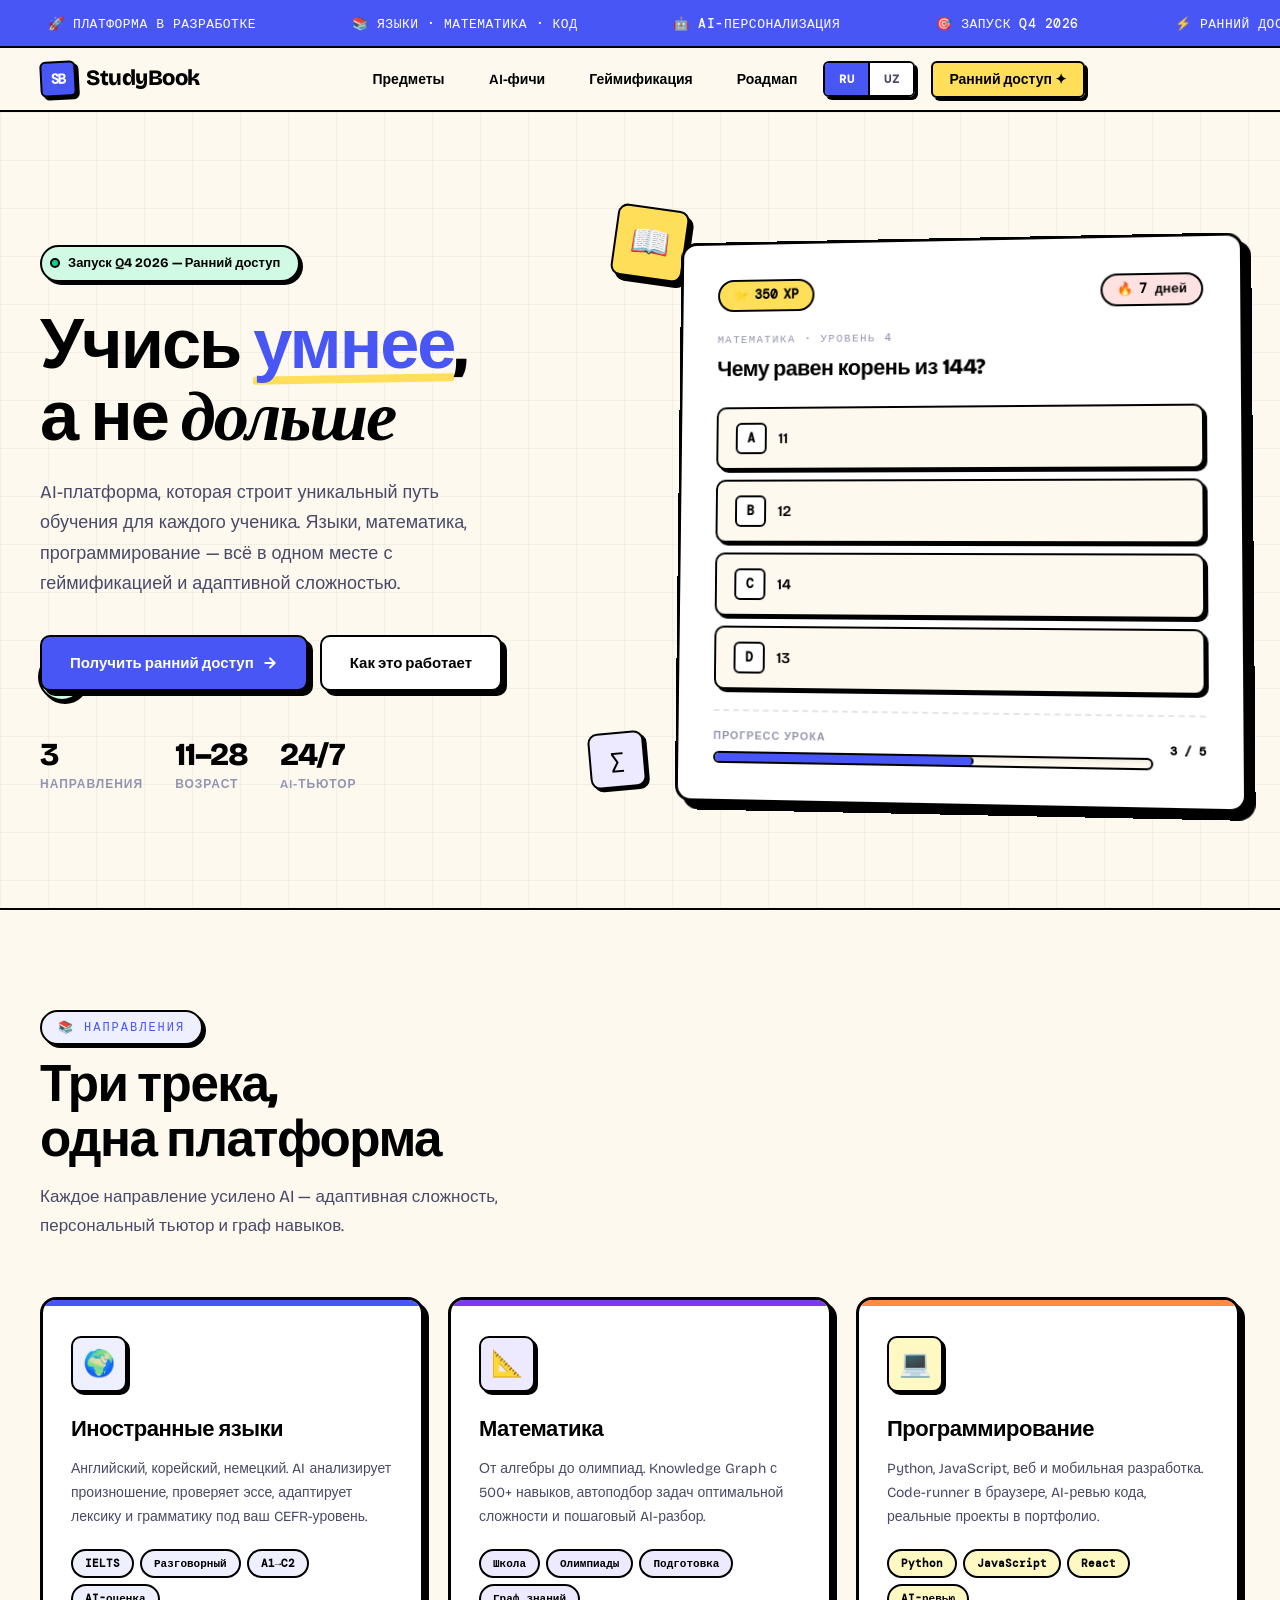
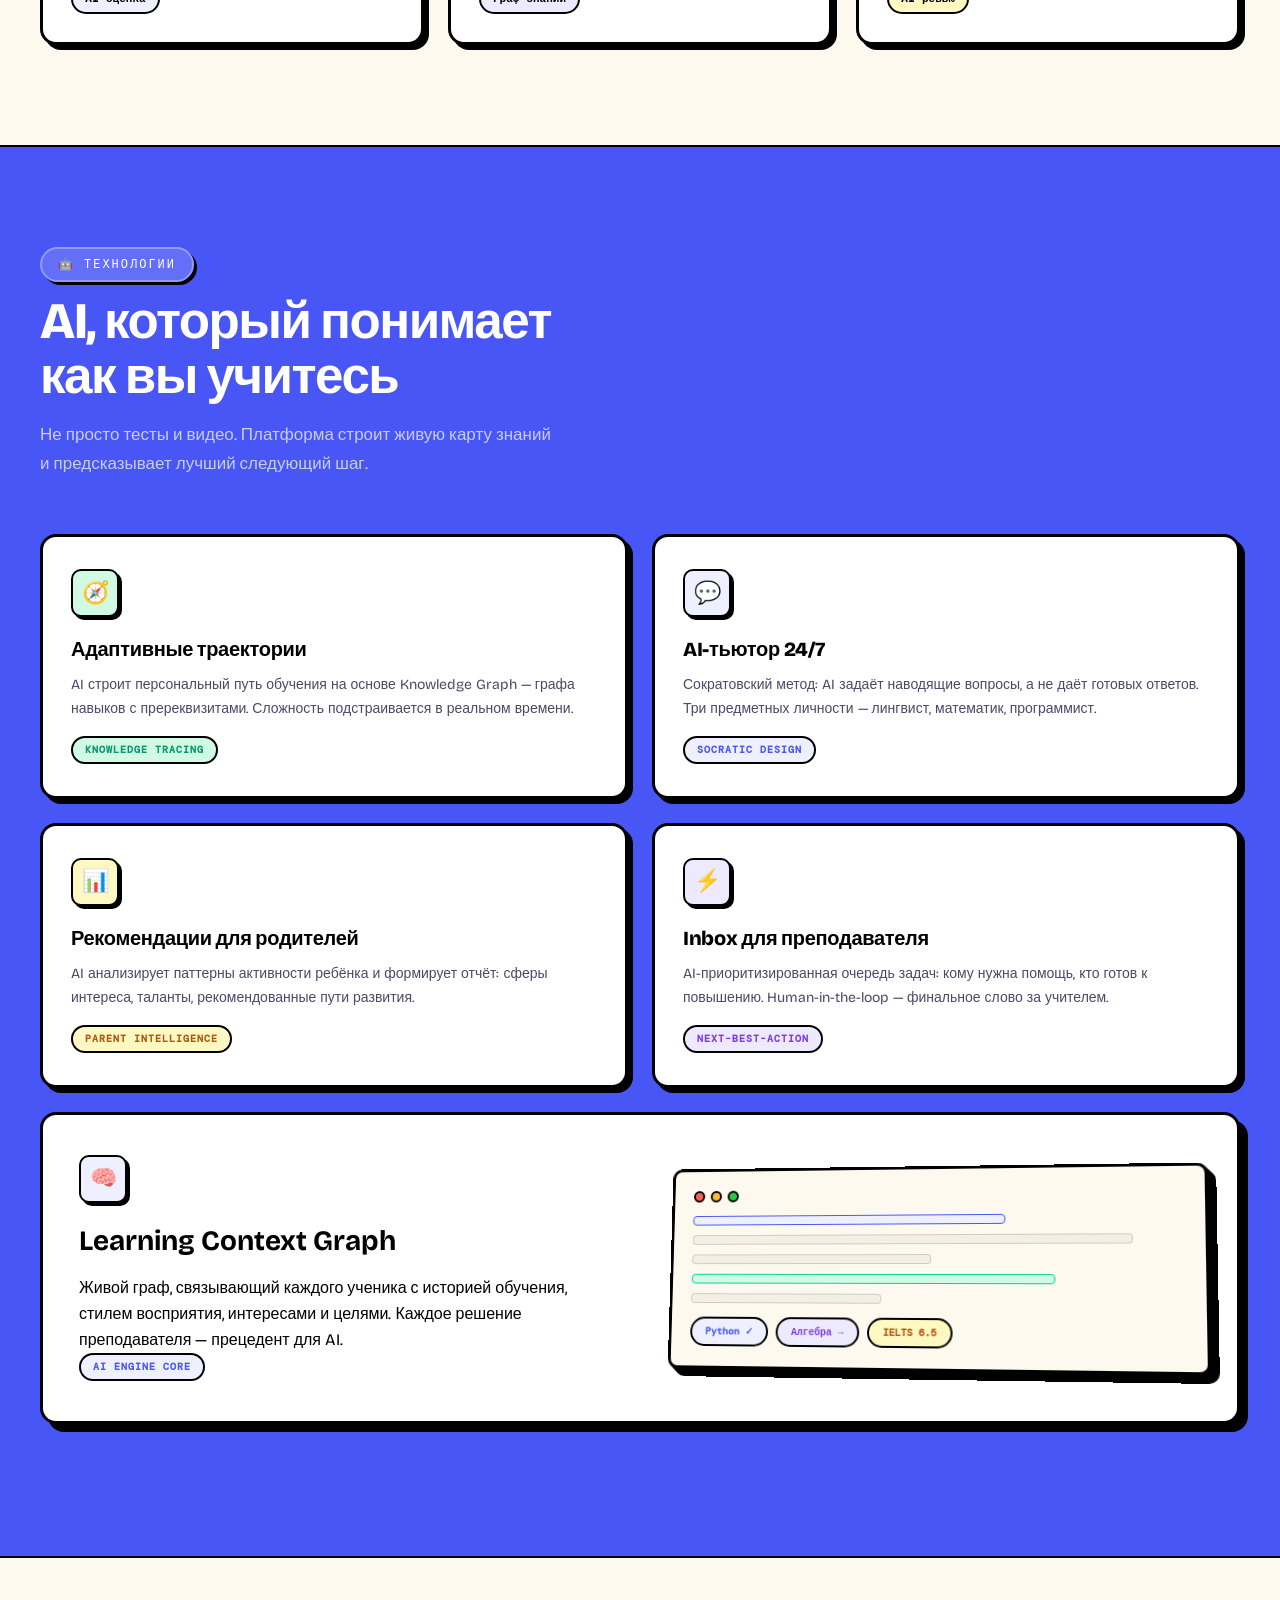
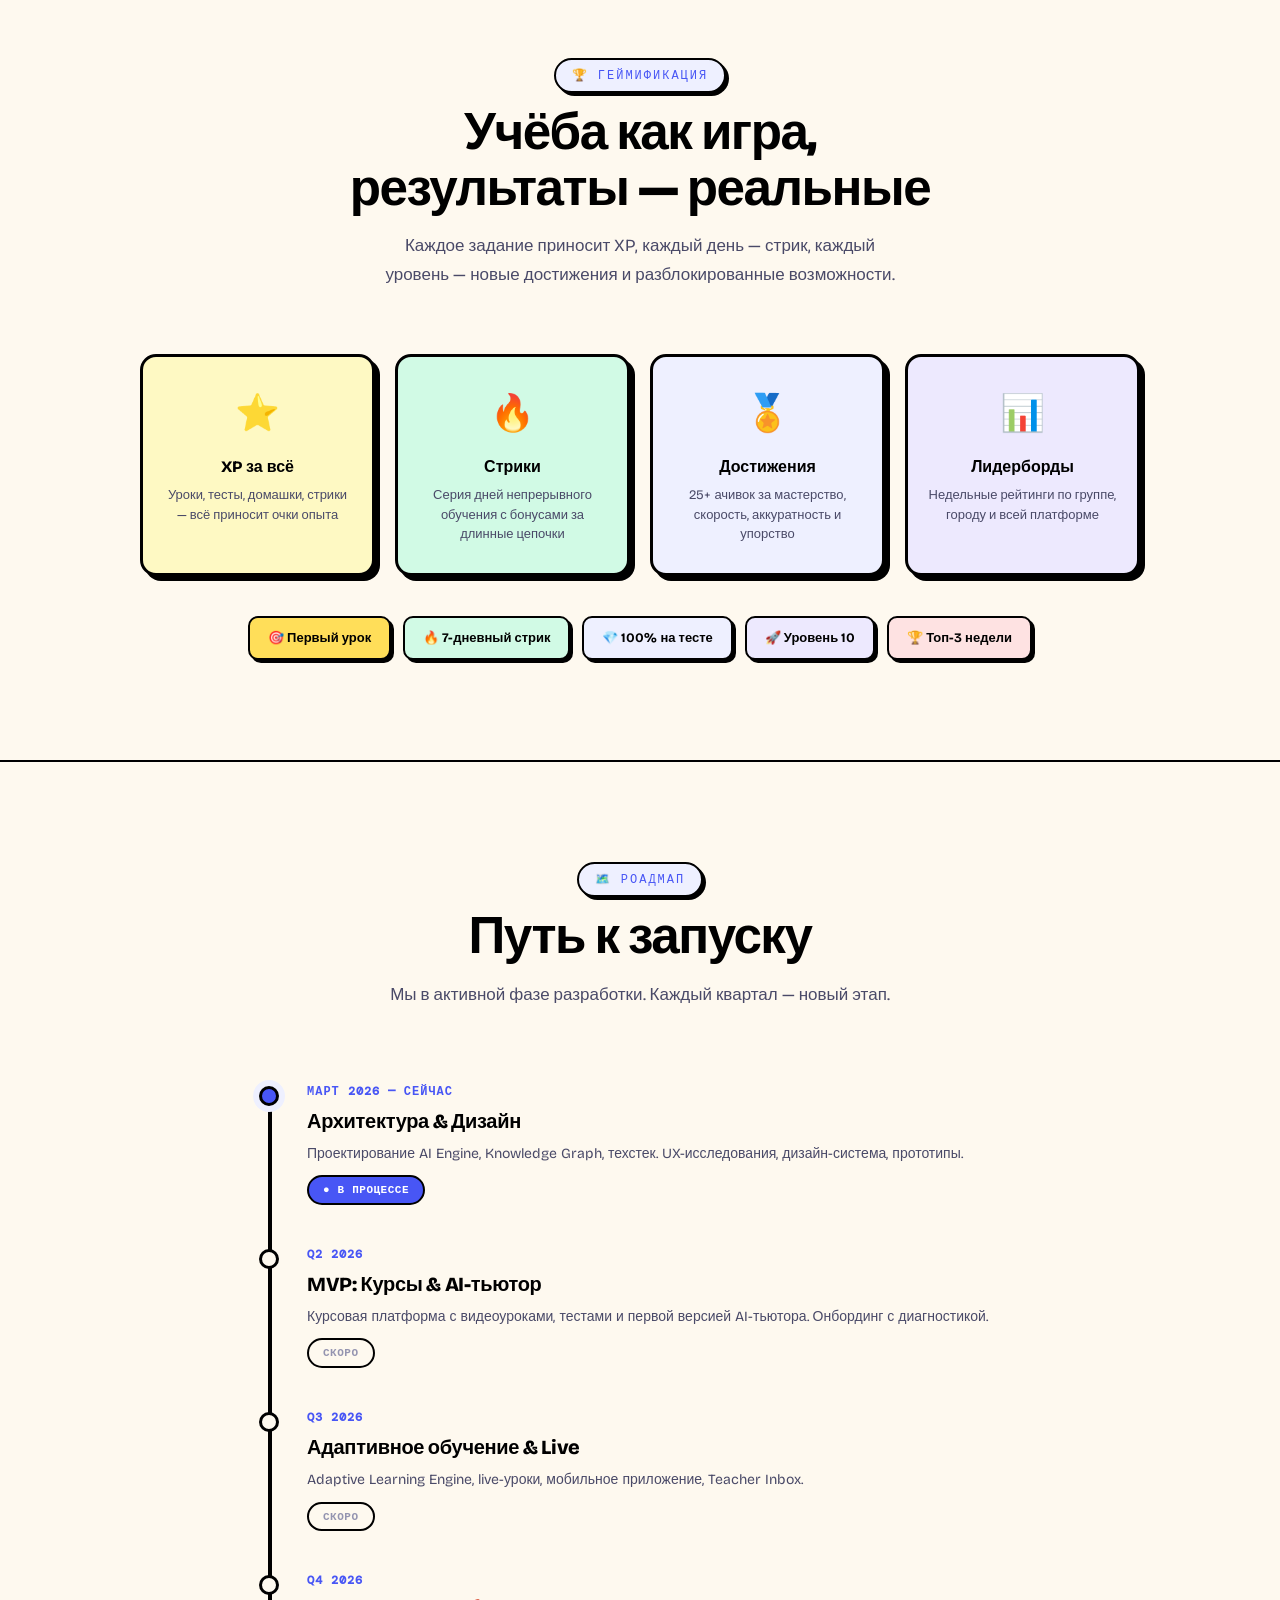
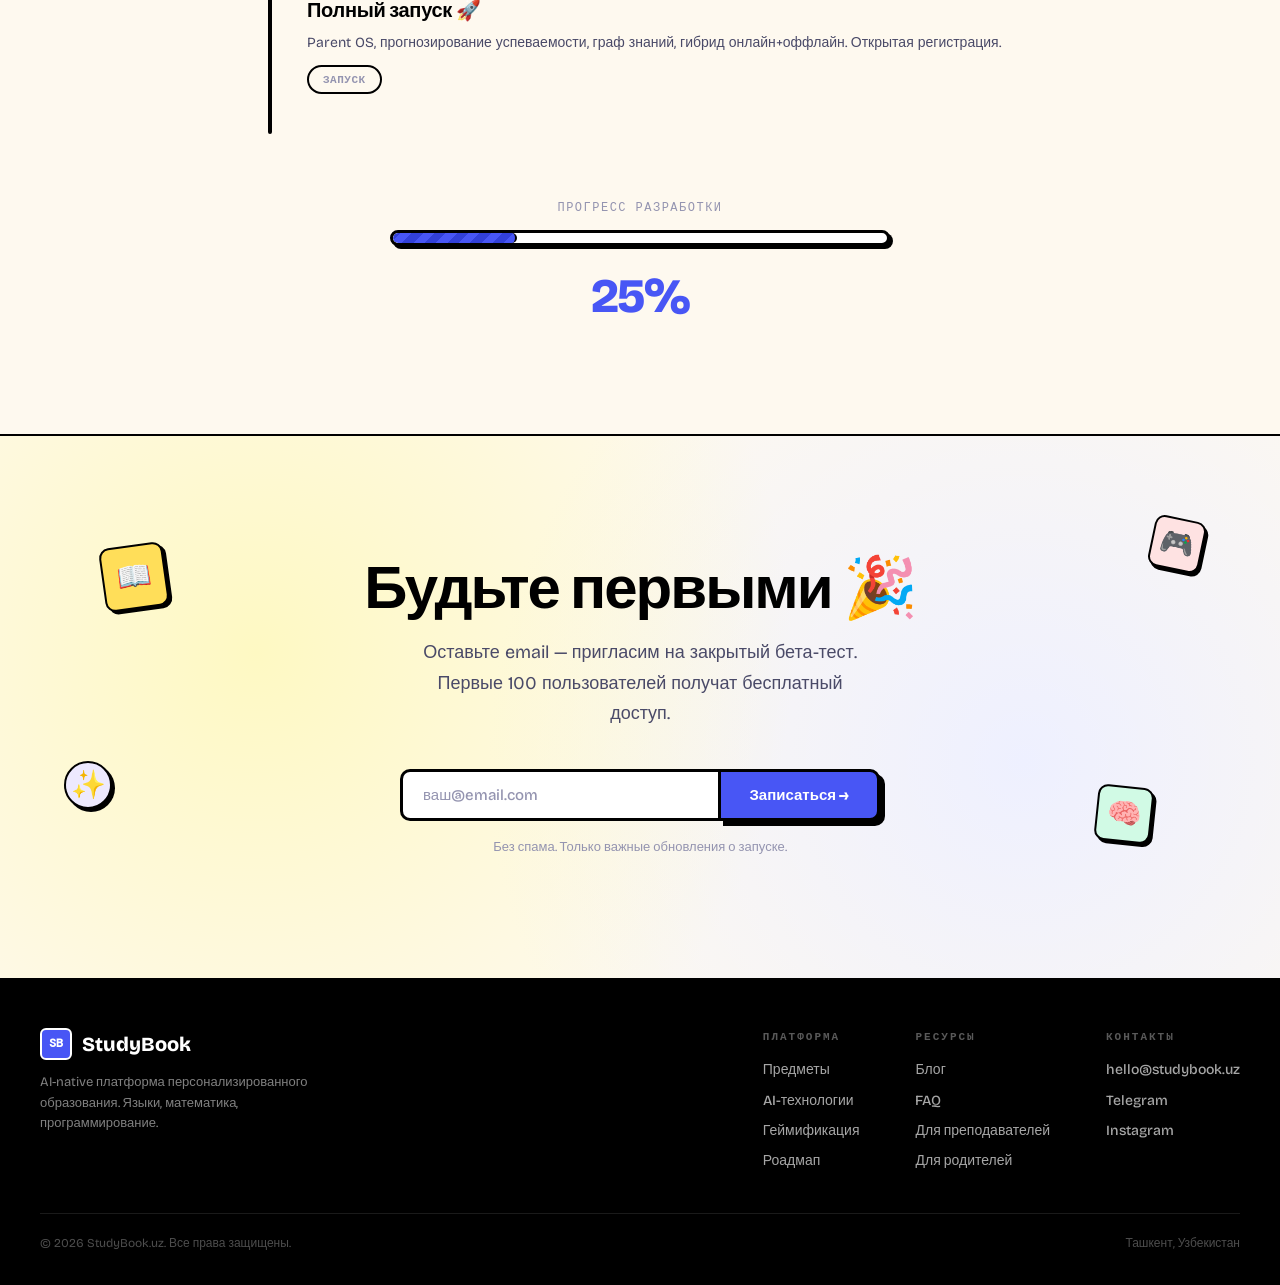
==== commit 302a0cfb: "feat: added internationality" ====
--- a/index.html
+++ b/index.html
@@ -1756,6 +1756,49 @@
 		}
 
 		/* ==========================================
+   LANGUAGE TOGGLE
+   ========================================== */
+		.lang-toggle {
+			display: flex;
+			align-items: center;
+			border: var(--border);
+			border-radius: var(--r-sm);
+			box-shadow: var(--shadow-sm);
+			overflow: hidden;
+			margin-right: 8px;
+			height: 36px;
+			flex-shrink: 0;
+		}
+
+		.lang-btn {
+			padding: 6px 14px;
+			font-family: var(--font-m);
+			font-size: 12px;
+			font-weight: 700;
+			background: var(--white);
+			border: none;
+			cursor: pointer;
+			transition: var(--ease);
+			color: var(--gray);
+			height: 100%;
+			letter-spacing: 0.5px;
+		}
+
+		.lang-btn:first-child {
+			border-right: 2px solid var(--black)
+		}
+
+		.lang-btn.active {
+			background: var(--blue);
+			color: var(--white);
+		}
+
+		.lang-btn:hover:not(.active) {
+			background: var(--blue-light);
+			color: var(--black);
+		}
+
+		/* ==========================================
    SCROLL REVEAL
    ========================================== */
 		.reveal {
@@ -1842,6 +1885,10 @@
 
 			.mobile-toggle {
 				display: block
+			}
+
+			#mobLang {
+				display: flex !important
 			}
 
 			section,
@@ -1941,21 +1988,45 @@
 		<p>Города: Ташкент, Самарканд, Бухара, Навои, Андижан, Фергана, Наманган, Нукус.</p>
 	</div>
 
+	<!-- SEO Hidden — Uzbek -->
+	<div class="seo-only" role="complementary" aria-label="StudyBook.uz platformasi haqida" lang="uz">
+		<h2>StudyBook.uz — O'zbekistonda AI ta'lim platformasi</h2>
+		<p>StudyBook.uz — O'zbekistonda 11 yoshdan 28 yoshgacha bo'lgan o'quvchilar uchun AI-native ta'lim platformasi. Chet
+			tillari (ingliz, koreys, nemis, turk), matematika (maktab dasturi, olimpiada tayyorgarlik) va dasturlash (Python,
+			JavaScript, veb-ishlab chiqish, mobil ilovalar) bo'yicha shaxsiylashtirilgan ta'lim.</p>
+		<h3>Toshkent va butun O'zbekiston bo'ylab onlayn kurslar</h3>
+		<p>StudyBook.uz gibrid ta'lim formatini taklif etadi: butun O'zbekiston bo'ylab onlayn kurslar, o'quv markazida
+			oflayn mashg'ulotlar. Videodarslar, interaktiv topshiriqlar, o'qituvchi bilan jonli darslar, uy vazifalarini
+			avtomatik tekshirish.</p>
+		<h3>O'zbekistonda boshlang'ich dasturlash kurslari</h3>
+		<p>Noldan dasturlashni o'rganish: Python, JavaScript, HTML/CSS, React, Node.js. IT karyerasiga tayyorgarlik,
+			portfolio loyihalari, AI kod tekshiruvi.</p>
+		<h3>O'zbekistonda onlayn ingliz tili o'rganish</h3>
+		<p>AI personalizatsiya bilan ingliz tili kurslari: Elementary darajasidan Advanced darajasigacha. Og'zaki mashq,
+			grammatika, IELTS tayyorgarlik. Adaptiv mashqlar.</p>
+		<h3>Toshkentda onlayn matematika repetitori</h3>
+		<p>Shaxsiylashtirilgan matematika ta'limi: maktab dasturi, imtihonlarga tayyorgarlik, olimpiada matematikasi.
+			Mavzular bo'yicha taraqqiyot vizualizatsiyasi bilan bilimlar grafi.</p>
+		<h3>O'zbekistonda universitetga kirish tayyorgarligi</h3>
+		<p>O'zbekiston universitetlari va xorijiy oliy o'quv yurtlariga kirish imtihonlariga kompleks tayyorgarlik.</p>
+		<p>Shaharlar: Toshkent, Samarqand, Buxoro, Navoiy, Andijon, Farg'ona, Namangan, Nukus.</p>
+	</div>
+
 	<!-- Marquee Banner -->
 	<div class="top-banner" aria-hidden="true">
-		<div class="marquee">
-			<span>🚀 ПЛАТФОРМА В РАЗРАБОТКЕ</span>
-			<span>📚 ЯЗЫКИ · МАТЕМАТИКА · КОД</span>
-			<span>🤖 AI-ПЕРСОНАЛИЗАЦИЯ</span>
-			<span>🎯 ЗАПУСК Q4 2026</span>
-			<span>⚡ РАННИЙ ДОСТУП ОТКРЫТ</span>
-			<span>🏆 ГЕЙМИФИКАЦИЯ ОБУЧЕНИЯ</span>
-			<span>🚀 ПЛАТФОРМА В РАЗРАБОТКЕ</span>
-			<span>📚 ЯЗЫКИ · МАТЕМАТИКА · КОД</span>
-			<span>🤖 AI-ПЕРСОНАЛИЗАЦИЯ</span>
-			<span>🎯 ЗАПУСК Q4 2026</span>
-			<span>⚡ РАННИЙ ДОСТУП ОТКРЫТ</span>
-			<span>🏆 ГЕЙМИФИКАЦИЯ ОБУЧЕНИЯ</span>
+		<div class="marquee" id="marqueeTrack">
+			<span data-i18n="m1">🚀 ПЛАТФОРМА В РАЗРАБОТКЕ</span>
+			<span data-i18n="m2">📚 ЯЗЫКИ · МАТЕМАТИКА · КОД</span>
+			<span data-i18n="m3">🤖 AI-ПЕРСОНАЛИЗАЦИЯ</span>
+			<span data-i18n="m4">🎯 ЗАПУСК Q4 2026</span>
+			<span data-i18n="m5">⚡ РАННИЙ ДОСТУП ОТКРЫТ</span>
+			<span data-i18n="m6">🏆 ГЕЙМИФИКАЦИЯ ОБУЧЕНИЯ</span>
+			<span data-i18n="m1">🚀 ПЛАТФОРМА В РАЗРАБОТКЕ</span>
+			<span data-i18n="m2">📚 ЯЗЫКИ · МАТЕМАТИКА · КОД</span>
+			<span data-i18n="m3">🤖 AI-ПЕРСОНАЛИЗАЦИЯ</span>
+			<span data-i18n="m4">🎯 ЗАПУСК Q4 2026</span>
+			<span data-i18n="m5">⚡ РАННИЙ ДОСТУП ОТКРЫТ</span>
+			<span data-i18n="m6">🏆 ГЕЙМИФИКАЦИЯ ОБУЧЕНИЯ</span>
 		</div>
 	</div>
 
@@ -1966,13 +2037,25 @@
 			<span>StudyBook</span>
 		</a>
 		<ul class="nav-links">
-			<li><a href="#subjects">Предметы</a></li>
-			<li><a href="#ai">AI-фичи</a></li>
-			<li><a href="#gamify">Геймификация</a></li>
-			<li><a href="#roadmap">Роадмап</a></li>
-			<li><a href="#waitlist" class="nav-cta">Ранний доступ ✦</a></li>
+			<li><a href="#subjects" data-i18n="nav_subjects">Предметы</a></li>
+			<li><a href="#ai" data-i18n="nav_ai">AI-фичи</a></li>
+			<li><a href="#gamify" data-i18n="nav_gamify">Геймификация</a></li>
+			<li><a href="#roadmap" data-i18n="nav_roadmap">Роадмап</a></li>
+			<li>
+				<div class="lang-toggle">
+					<button class="lang-btn active" onclick="setLang('ru')" id="langRu">RU</button>
+					<button class="lang-btn" onclick="setLang('uz')" id="langUz">UZ</button>
+				</div>
+			</li>
+			<li><a href="#waitlist" class="nav-cta" data-i18n="nav_cta">Ранний доступ ✦</a></li>
 		</ul>
-		<button class="mobile-toggle" id="mobBtn" aria-label="Меню">☰</button>
+		<div style="display:flex;align-items:center;gap:6px">
+			<div class="lang-toggle" style="display:none" id="mobLang">
+				<button class="lang-btn active" onclick="setLang('ru')" id="langRuMob">RU</button>
+				<button class="lang-btn" onclick="setLang('uz')" id="langUzMob">UZ</button>
+			</div>
+			<button class="mobile-toggle" id="mobBtn" aria-label="Меню">☰</button>
+		</div>
 	</nav>
 
 	<!-- HERO -->
@@ -1985,41 +2068,41 @@
 		<div class="hero-inner">
 			<div class="hero-left">
 				<div class="hero-badge">
-					<div class="badge-dot"></div> Запуск Q4 2026 — Ранний доступ
+					<div class="badge-dot"></div> <span data-i18n="hero_badge">Запуск Q4 2026 — Ранний доступ</span>
 				</div>
 
-				<h1 class="hero-title">
+				<h1 class="hero-title" data-i18n="hero_title" data-i18n-html="true">
 					Учись <span class="accent">умнее</span>,<br>а не <span class="italic">дольше</span>
 				</h1>
 
-				<p class="hero-sub">
+				<p class="hero-sub" data-i18n="hero_sub">
 					AI-платформа, которая строит уникальный путь обучения для каждого ученика. Языки, математика, программирование
 					— всё в одном месте с геймификацией и адаптивной сложностью.
 				</p>
 
 				<div class="hero-actions">
-					<a href="#waitlist" class="btn btn-blue">
+					<a href="#waitlist" class="btn btn-blue" data-i18n="hero_cta">
 						Получить ранний доступ
 						<svg width="16" height="16" viewBox="0 0 24 24" fill="none" stroke="currentColor" stroke-width="3"
 							stroke-linecap="round" stroke-linejoin="round">
 							<path d="M5 12h14M12 5l7 7-7 7" />
 						</svg>
 					</a>
-					<a href="#ai" class="btn btn-white">Как это работает</a>
+					<a href="#ai" class="btn btn-white" data-i18n="hero_cta2">Как это работает</a>
 				</div>
 
 				<div class="hero-stats">
 					<div class="stat">
 						<div class="stat-val">3</div>
-						<div class="stat-label">Направления</div>
+						<div class="stat-label" data-i18n="stat_directions">Направления</div>
 					</div>
 					<div class="stat">
 						<div class="stat-val">11–28</div>
-						<div class="stat-label">Возраст</div>
+						<div class="stat-label" data-i18n="stat_age">Возраст</div>
 					</div>
 					<div class="stat">
 						<div class="stat-val">24/7</div>
-						<div class="stat-label">AI-тьютор</div>
+						<div class="stat-label" data-i18n="stat_tutor">AI-тьютор</div>
 					</div>
 				</div>
 			</div>
@@ -2030,10 +2113,10 @@
 					<div class="xp-popup" id="xpPopup">+50 XP 🎉</div>
 					<div class="quiz-header">
 						<div class="quiz-xp">⭐ <span id="xpCount">350</span> XP</div>
-						<div class="quiz-streak">🔥 7 дней</div>
+						<div class="quiz-streak">🔥 <span data-i18n="quiz_streak">7 дней</span></div>
 					</div>
-					<div class="quiz-subject">Математика · Уровень 4</div>
-					<div class="quiz-question" id="quizQ">Чему равен корень из 144?</div>
+					<div class="quiz-subject" data-i18n="quiz_subject">Математика · Уровень 4</div>
+					<div class="quiz-question" id="quizQ" data-i18n="quiz_q1">Чему равен корень из 144?</div>
 					<div class="quiz-options" id="quizOpts">
 						<div class="quiz-opt" data-correct="false" onclick="handleQuiz(this)">
 							<div class="opt-letter">A</div>
@@ -2054,7 +2137,7 @@
 					</div>
 					<div class="quiz-footer">
 						<div class="quiz-progress-wrap">
-							<div class="quiz-progress-label">Прогресс урока</div>
+							<div class="quiz-progress-label" data-i18n="quiz_progress">Прогресс урока</div>
 							<div class="quiz-progress-bar">
 								<div class="quiz-progress-fill" id="quizFill"></div>
 							</div>
@@ -2069,37 +2152,40 @@
 	<!-- SUBJECTS -->
 	<section class="subjects" id="subjects">
 		<div class="container">
-			<div class="section-tag reveal">📚 Направления</div>
-			<h2 class="section-heading reveal r-d1">Три трека,<br>одна платформа</h2>
-			<p class="section-sub reveal r-d2">Каждое направление усилено AI — адаптивная сложность, персональный тьютор и
-				граф навыков.</p>
+			<div class="section-tag reveal" data-i18n="subj_tag">📚 Направления</div>
+			<h2 class="section-heading reveal r-d1" data-i18n="subj_heading" data-i18n-html="true">Три трека,<br>одна
+				платформа</h2>
+			<p class="section-sub reveal r-d2" data-i18n="subj_sub">Каждое направление усилено AI — адаптивная сложность,
+				персональный тьютор и граф навыков.</p>
 
 			<div class="subjects-grid">
 				<article class="subj-card reveal r-d1">
 					<div class="subj-icon">🌍</div>
-					<h3>Иностранные языки</h3>
-					<p>Английский, корейский, немецкий. AI анализирует произношение, проверяет эссе, адаптирует лексику и
-						грамматику под ваш CEFR-уровень.</p>
+					<h3 data-i18n="subj1_title">Иностранные языки</h3>
+					<p data-i18n="subj1_desc">Английский, корейский, немецкий. AI анализирует произношение, проверяет эссе,
+						адаптирует лексику и грамматику под ваш CEFR-уровень.</p>
 					<div class="subj-tags">
-						<span>IELTS</span><span>Разговорный</span><span>A1→C2</span><span>AI-оценка</span>
+						<span>IELTS</span><span data-i18n="subj1_tag2">Разговорный</span><span>A1→C2</span><span
+							data-i18n="subj1_tag4">AI-оценка</span>
 					</div>
 				</article>
 				<article class="subj-card reveal r-d2">
 					<div class="subj-icon">📐</div>
-					<h3>Математика</h3>
-					<p>От алгебры до олимпиад. Knowledge Graph с 500+ навыков, автоподбор задач оптимальной сложности и пошаговый
-						AI-разбор.</p>
+					<h3 data-i18n="subj2_title">Математика</h3>
+					<p data-i18n="subj2_desc">От алгебры до олимпиад. Knowledge Graph с 500+ навыков, автоподбор задач оптимальной
+						сложности и пошаговый AI-разбор.</p>
 					<div class="subj-tags">
-						<span>Школа</span><span>Олимпиады</span><span>Подготовка</span><span>Граф знаний</span>
+						<span data-i18n="subj2_tag1">Школа</span><span data-i18n="subj2_tag2">Олимпиады</span><span
+							data-i18n="subj2_tag3">Подготовка</span><span data-i18n="subj2_tag4">Граф знаний</span>
 					</div>
 				</article>
 				<article class="subj-card reveal r-d3">
 					<div class="subj-icon">💻</div>
-					<h3>Программирование</h3>
-					<p>Python, JavaScript, веб и мобильная разработка. Code-runner в браузере, AI-ревью кода, реальные проекты в
-						портфолио.</p>
+					<h3 data-i18n="subj3_title">Программирование</h3>
+					<p data-i18n="subj3_desc">Python, JavaScript, веб и мобильная разработка. Code-runner в браузере, AI-ревью
+						кода, реальные проекты в портфолио.</p>
 					<div class="subj-tags">
-						<span>Python</span><span>JavaScript</span><span>React</span><span>AI-ревью</span>
+						<span>Python</span><span>JavaScript</span><span>React</span><span data-i18n="subj3_tag4">AI-ревью</span>
 					</div>
 				</article>
 			</div>
@@ -2109,38 +2195,39 @@
 	<!-- AI FEATURES -->
 	<section class="ai-section" id="ai">
 		<div class="container">
-			<div class="section-tag reveal">🤖 Технологии</div>
-			<h2 class="section-heading reveal r-d1">AI, который понимает<br>как вы учитесь</h2>
-			<p class="section-sub reveal r-d2">Не просто тесты и видео. Платформа строит живую карту знаний и предсказывает
-				лучший следующий шаг.</p>
+			<div class="section-tag reveal" data-i18n="ai_tag">🤖 Технологии</div>
+			<h2 class="section-heading reveal r-d1" data-i18n="ai_heading" data-i18n-html="true">AI, который понимает<br>как
+				вы учитесь</h2>
+			<p class="section-sub reveal r-d2" data-i18n="ai_sub">Не просто тесты и видео. Платформа строит живую карту знаний
+				и предсказывает лучший следующий шаг.</p>
 
 			<div class="ai-grid">
 				<div class="ai-card reveal">
 					<div class="ai-card-icon">🧭</div>
-					<h3>Адаптивные траектории</h3>
-					<p>AI строит персональный путь обучения на основе Knowledge Graph — графа навыков с пререквизитами. Сложность
-						подстраивается в реальном времени.</p>
+					<h3 data-i18n="ai1_title">Адаптивные траектории</h3>
+					<p data-i18n="ai1_desc">AI строит персональный путь обучения на основе Knowledge Graph — графа навыков с
+						пререквизитами. Сложность подстраивается в реальном времени.</p>
 					<span class="ai-tag">Knowledge Tracing</span>
 				</div>
 				<div class="ai-card reveal r-d1">
 					<div class="ai-card-icon">💬</div>
-					<h3>AI-тьютор 24/7</h3>
-					<p>Сократовский метод: AI задаёт наводящие вопросы, а не даёт готовых ответов. Три предметных личности —
-						лингвист, математик, программист.</p>
+					<h3 data-i18n="ai2_title">AI-тьютор 24/7</h3>
+					<p data-i18n="ai2_desc">Сократовский метод: AI задаёт наводящие вопросы, а не даёт готовых ответов. Три
+						предметных личности — лингвист, математик, программист.</p>
 					<span class="ai-tag">Socratic Design</span>
 				</div>
 				<div class="ai-card reveal r-d2">
 					<div class="ai-card-icon">📊</div>
-					<h3>Рекомендации для родителей</h3>
-					<p>AI анализирует паттерны активности ребёнка и формирует отчёт: сферы интереса, таланты, рекомендованные пути
-						развития.</p>
+					<h3 data-i18n="ai3_title">Рекомендации для родителей</h3>
+					<p data-i18n="ai3_desc">AI анализирует паттерны активности ребёнка и формирует отчёт: сферы интереса, таланты,
+						рекомендованные пути развития.</p>
 					<span class="ai-tag">Parent Intelligence</span>
 				</div>
 				<div class="ai-card reveal r-d3">
 					<div class="ai-card-icon">⚡</div>
-					<h3>Inbox для преподавателя</h3>
-					<p>AI-приоритизированная очередь задач: кому нужна помощь, кто готов к повышению. Human-in-the-loop —
-						финальное слово за учителем.</p>
+					<h3 data-i18n="ai4_title">Inbox для преподавателя</h3>
+					<p data-i18n="ai4_desc">AI-приоритизированная очередь задач: кому нужна помощь, кто готов к повышению.
+						Human-in-the-loop — финальное слово за учителем.</p>
 					<span class="ai-tag">Next-Best-Action</span>
 				</div>
 
@@ -2149,8 +2236,8 @@
 					<div>
 						<div class="ai-card-icon" style="background:var(--blue-light)">🧠</div>
 						<h3>Learning Context Graph</h3>
-						<p>Живой граф, связывающий каждого ученика с историей обучения, стилем восприятия, интересами и целями.
-							Каждое решение преподавателя — прецедент для AI.</p>
+						<p data-i18n="ai5_desc">Живой граф, связывающий каждого ученика с историей обучения, стилем восприятия,
+							интересами и целями. Каждое решение преподавателя — прецедент для AI.</p>
 						<span class="ai-tag" style="background:var(--blue-light);color:var(--blue)">AI Engine Core</span>
 					</div>
 					<div class="mock-3d">
@@ -2179,41 +2266,42 @@
 	<section class="gamify" id="gamify">
 		<div class="container">
 			<div class="gamify-header">
-				<div class="section-tag reveal">🏆 Геймификация</div>
-				<h2 class="section-heading reveal r-d1">Учёба как игра,<br>результаты — реальные</h2>
-				<p class="section-sub reveal r-d2">Каждое задание приносит XP, каждый день — стрик, каждый уровень — новые
-					достижения и разблокированные возможности.</p>
+				<div class="section-tag reveal" data-i18n="gam_tag">🏆 Геймификация</div>
+				<h2 class="section-heading reveal r-d1" data-i18n="gam_heading" data-i18n-html="true">Учёба как
+					игра,<br>результаты — реальные</h2>
+				<p class="section-sub reveal r-d2" data-i18n="gam_sub">Каждое задание приносит XP, каждый день — стрик, каждый
+					уровень — новые достижения и разблокированные возможности.</p>
 			</div>
 
 			<div class="gamify-grid">
 				<div class="gamify-item reveal">
 					<div class="gamify-emoji">⭐</div>
-					<h4>XP за всё</h4>
-					<p>Уроки, тесты, домашки, стрики — всё приносит очки опыта</p>
+					<h4 data-i18n="gam1_title">XP за всё</h4>
+					<p data-i18n="gam1_desc">Уроки, тесты, домашки, стрики — всё приносит очки опыта</p>
 				</div>
 				<div class="gamify-item reveal r-d1">
 					<div class="gamify-emoji">🔥</div>
-					<h4>Стрики</h4>
-					<p>Серия дней непрерывного обучения с бонусами за длинные цепочки</p>
+					<h4 data-i18n="gam2_title">Стрики</h4>
+					<p data-i18n="gam2_desc">Серия дней непрерывного обучения с бонусами за длинные цепочки</p>
 				</div>
 				<div class="gamify-item reveal r-d2">
 					<div class="gamify-emoji">🏅</div>
-					<h4>Достижения</h4>
-					<p>25+ ачивок за мастерство, скорость, аккуратность и упорство</p>
+					<h4 data-i18n="gam3_title">Достижения</h4>
+					<p data-i18n="gam3_desc">25+ ачивок за мастерство, скорость, аккуратность и упорство</p>
 				</div>
 				<div class="gamify-item reveal r-d3">
 					<div class="gamify-emoji">📊</div>
-					<h4>Лидерборды</h4>
-					<p>Недельные рейтинги по группе, городу и всей платформе</p>
+					<h4 data-i18n="gam4_title">Лидерборды</h4>
+					<p data-i18n="gam4_desc">Недельные рейтинги по группе, городу и всей платформе</p>
 				</div>
 			</div>
 
 			<div class="achievements reveal">
-				<div class="achievement">🎯 Первый урок</div>
-				<div class="achievement">🔥 7-дневный стрик</div>
-				<div class="achievement">💎 100% на тесте</div>
-				<div class="achievement">🚀 Уровень 10</div>
-				<div class="achievement">🏆 Топ-3 недели</div>
+				<div class="achievement" data-i18n="ach1">🎯 Первый урок</div>
+				<div class="achievement" data-i18n="ach2">🔥 7-дневный стрик</div>
+				<div class="achievement" data-i18n="ach3">💎 100% на тесте</div>
+				<div class="achievement" data-i18n="ach4">🚀 Уровень 10</div>
+				<div class="achievement" data-i18n="ach5">🏆 Топ-3 недели</div>
 			</div>
 		</div>
 	</section>
@@ -2222,55 +2310,57 @@
 	<section class="roadmap" id="roadmap">
 		<div class="container">
 			<div class="roadmap-header">
-				<div class="section-tag reveal">🗺️ Роадмап</div>
-				<h2 class="section-heading reveal r-d1">Путь к запуску</h2>
-				<p class="section-sub reveal r-d2">Мы в активной фазе разработки. Каждый квартал — новый этап.</p>
+				<div class="section-tag reveal" data-i18n="road_tag">🗺️ Роадмап</div>
+				<h2 class="section-heading reveal r-d1" data-i18n="road_heading">Путь к запуску</h2>
+				<p class="section-sub reveal r-d2" data-i18n="road_sub">Мы в активной фазе разработки. Каждый квартал — новый
+					этап.</p>
 			</div>
 
 			<div class="timeline">
 				<div class="tl-item active reveal">
 					<div class="tl-dot"></div>
 					<div class="tl-content">
-						<div class="tl-date">Март 2026 — Сейчас</div>
-						<div class="tl-title">Архитектура & Дизайн</div>
-						<div class="tl-desc">Проектирование AI Engine, Knowledge Graph, техстек. UX-исследования, дизайн-система,
-							прототипы.</div>
-						<span class="tl-status">● В процессе</span>
+						<div class="tl-date" data-i18n="tl1_date">Март 2026 — Сейчас</div>
+						<div class="tl-title" data-i18n="tl1_title">Архитектура & Дизайн</div>
+						<div class="tl-desc" data-i18n="tl1_desc">Проектирование AI Engine, Knowledge Graph, техстек.
+							UX-исследования, дизайн-система, прототипы.</div>
+						<span class="tl-status" data-i18n="tl_active">● В процессе</span>
 					</div>
 				</div>
 				<div class="tl-item soon reveal r-d1">
 					<div class="tl-dot"></div>
 					<div class="tl-content">
 						<div class="tl-date">Q2 2026</div>
-						<div class="tl-title">MVP: Курсы & AI-тьютор</div>
-						<div class="tl-desc">Курсовая платформа с видеоуроками, тестами и первой версией AI-тьютора. Онбординг с
-							диагностикой.</div>
-						<span class="tl-status">Скоро</span>
+						<div class="tl-title" data-i18n="tl2_title">MVP: Курсы & AI-тьютор</div>
+						<div class="tl-desc" data-i18n="tl2_desc">Курсовая платформа с видеоуроками, тестами и первой версией
+							AI-тьютора. Онбординг с диагностикой.</div>
+						<span class="tl-status" data-i18n="tl_soon">Скоро</span>
 					</div>
 				</div>
 				<div class="tl-item soon reveal r-d2">
 					<div class="tl-dot"></div>
 					<div class="tl-content">
 						<div class="tl-date">Q3 2026</div>
-						<div class="tl-title">Адаптивное обучение & Live</div>
-						<div class="tl-desc">Adaptive Learning Engine, live-уроки, мобильное приложение, Teacher Inbox.</div>
-						<span class="tl-status">Скоро</span>
+						<div class="tl-title" data-i18n="tl3_title">Адаптивное обучение & Live</div>
+						<div class="tl-desc" data-i18n="tl3_desc">Adaptive Learning Engine, live-уроки, мобильное приложение,
+							Teacher Inbox.</div>
+						<span class="tl-status" data-i18n="tl_soon">Скоро</span>
 					</div>
 				</div>
 				<div class="tl-item soon reveal r-d3">
 					<div class="tl-dot"></div>
 					<div class="tl-content">
 						<div class="tl-date">Q4 2026</div>
-						<div class="tl-title">Полный запуск 🚀</div>
-						<div class="tl-desc">Parent OS, прогнозирование успеваемости, граф знаний, гибрид онлайн+оффлайн. Открытая
-							регистрация.</div>
-						<span class="tl-status">Запуск</span>
+						<div class="tl-title" data-i18n="tl4_title">Полный запуск 🚀</div>
+						<div class="tl-desc" data-i18n="tl4_desc">Parent OS, прогнозирование успеваемости, граф знаний, гибрид
+							онлайн+оффлайн. Открытая регистрация.</div>
+						<span class="tl-status" data-i18n="tl_launch">Запуск</span>
 					</div>
 				</div>
 			</div>
 
 			<div class="launch-bar reveal">
-				<div class="launch-bar-label">Прогресс разработки</div>
+				<div class="launch-bar-label" data-i18n="progress_label">Прогресс разработки</div>
 				<div class="launch-bar-track">
 					<div class="launch-bar-fill"></div>
 				</div>
@@ -2287,15 +2377,16 @@
 		<div class="sticker sticker-4" aria-hidden="true">🎮</div>
 
 		<div style="position:relative;z-index:2">
-			<h2 class="waitlist-title reveal">Будьте первыми 🎉</h2>
-			<p class="waitlist-sub reveal r-d1">
+			<h2 class="waitlist-title reveal" data-i18n="wl_title">Будьте первыми 🎉</h2>
+			<p class="waitlist-sub reveal r-d1" data-i18n="wl_sub" data-i18n-html="true">
 				Оставьте email — пригласим на закрытый бета-тест.<br>Первые 100 пользователей получат бесплатный доступ.
 			</p>
 			<div class="waitlist-form reveal r-d2">
-				<input type="email" class="waitlist-input" placeholder="ваш@email.com" aria-label="Email" id="emailIn">
-				<button class="waitlist-btn" id="wlBtn" onclick="submitWL()">Записаться →</button>
+				<input type="email" class="waitlist-input" placeholder="ваш@email.com" aria-label="Email" id="emailIn"
+					data-i18n-placeholder="wl_placeholder">
+				<button class="waitlist-btn" id="wlBtn" onclick="submitWL()" data-i18n="wl_btn">Записаться →</button>
 			</div>
-			<p class="waitlist-note reveal r-d3">Без спама. Только важные обновления о запуске.</p>
+			<p class="waitlist-note reveal r-d3" data-i18n="wl_note">Без спама. Только важные обновления о запуске.</p>
 		</div>
 	</section>
 
@@ -2307,25 +2398,26 @@
 					<div class="flogo-box">SB</div>
 					<span>StudyBook</span>
 				</div>
-				<p>AI-native платформа персонализированного образования. Языки, математика, программирование.</p>
+				<p data-i18n="footer_desc">AI-native платформа персонализированного образования. Языки, математика,
+					программирование.</p>
 			</div>
 			<div class="footer-cols">
 				<div class="footer-col">
-					<h4>Платформа</h4>
-					<a href="#subjects">Предметы</a>
-					<a href="#ai">AI-технологии</a>
-					<a href="#gamify">Геймификация</a>
-					<a href="#roadmap">Роадмап</a>
+					<h4 data-i18n="footer_platform">Платформа</h4>
+					<a href="#subjects" data-i18n="nav_subjects">Предметы</a>
+					<a href="#ai" data-i18n="footer_ai">AI-технологии</a>
+					<a href="#gamify" data-i18n="nav_gamify">Геймификация</a>
+					<a href="#roadmap" data-i18n="nav_roadmap">Роадмап</a>
 				</div>
 				<div class="footer-col">
-					<h4>Ресурсы</h4>
-					<a href="#">Блог</a>
+					<h4 data-i18n="footer_resources">Ресурсы</h4>
+					<a href="#" data-i18n="footer_blog">Блог</a>
 					<a href="#">FAQ</a>
-					<a href="#">Для преподавателей</a>
-					<a href="#">Для родителей</a>
+					<a href="#" data-i18n="footer_teachers">Для преподавателей</a>
+					<a href="#" data-i18n="footer_parents">Для родителей</a>
 				</div>
 				<div class="footer-col">
-					<h4>Контакты</h4>
+					<h4 data-i18n="footer_contacts">Контакты</h4>
 					<a href="mailto:hello@studybook.uz">hello@studybook.uz</a>
 					<a href="#">Telegram</a>
 					<a href="#">Instagram</a>
@@ -2333,26 +2425,250 @@
 			</div>
 		</div>
 		<div class="footer-bottom">
-			<span>© 2026 StudyBook.uz. Все права защищены.</span>
-			<span>Ташкент, Узбекистан</span>
+			<span data-i18n="footer_copy">© 2026 StudyBook.uz. Все права защищены.</span>
+			<span data-i18n="footer_city">Ташкент, Узбекистан</span>
 		</div>
 	</footer>
 
 	<script>
-		/* === QUIZ INTERACTION === */
+		/* ==========================================
+			 i18n TRANSLATIONS SYSTEM
+			 ========================================== */
+		const T = {
+			ru: {
+				// Marquee
+				m1: '🚀 ПЛАТФОРМА В РАЗРАБОТКЕ', m2: '📚 ЯЗЫКИ · МАТЕМАТИКА · КОД', m3: '🤖 AI-ПЕРСОНАЛИЗАЦИЯ',
+				m4: '🎯 ЗАПУСК Q4 2026', m5: '⚡ РАННИЙ ДОСТУП ОТКРЫТ', m6: '🏆 ГЕЙМИФИКАЦИЯ ОБУЧЕНИЯ',
+				// Nav
+				nav_subjects: 'Предметы', nav_ai: 'AI-фичи', nav_gamify: 'Геймификация',
+				nav_roadmap: 'Роадмап', nav_cta: 'Ранний доступ ✦',
+				// Hero
+				hero_badge: 'Запуск Q4 2026 — Ранний доступ',
+				hero_title: 'Учись <span class="accent">умнее</span>,<br>а не <span class="italic">дольше</span>',
+				hero_sub: 'AI-платформа, которая строит уникальный путь обучения для каждого ученика. Языки, математика, программирование — всё в одном месте с геймификацией и адаптивной сложностью.',
+				hero_cta: 'Получить ранний доступ <svg width="16" height="16" viewBox="0 0 24 24" fill="none" stroke="currentColor" stroke-width="3" stroke-linecap="round" stroke-linejoin="round"><path d="M5 12h14M12 5l7 7-7 7"/></svg>',
+				hero_cta2: 'Как это работает',
+				stat_directions: 'Направления', stat_age: 'Возраст', stat_tutor: 'AI-тьютор',
+				// Quiz
+				quiz_streak: '7 дней', quiz_subject: 'Математика · Уровень 4', quiz_q1: 'Чему равен корень из 144?',
+				quiz_progress: 'Прогресс урока',
+				// Subjects
+				subj_tag: '📚 Направления',
+				subj_heading: 'Три трека,<br>одна платформа',
+				subj_sub: 'Каждое направление усилено AI — адаптивная сложность, персональный тьютор и граф навыков.',
+				subj1_title: 'Иностранные языки',
+				subj1_desc: 'Английский, корейский, немецкий. AI анализирует произношение, проверяет эссе, адаптирует лексику и грамматику под ваш CEFR-уровень.',
+				subj1_tag2: 'Разговорный', subj1_tag4: 'AI-оценка',
+				subj2_title: 'Математика',
+				subj2_desc: 'От алгебры до олимпиад. Knowledge Graph с 500+ навыков, автоподбор задач оптимальной сложности и пошаговый AI-разбор.',
+				subj2_tag1: 'Школа', subj2_tag2: 'Олимпиады', subj2_tag3: 'Подготовка', subj2_tag4: 'Граф знаний',
+				subj3_title: 'Программирование',
+				subj3_desc: 'Python, JavaScript, веб и мобильная разработка. Code-runner в браузере, AI-ревью кода, реальные проекты в портфолио.',
+				subj3_tag4: 'AI-ревью',
+				// AI
+				ai_tag: '🤖 Технологии',
+				ai_heading: 'AI, который понимает<br>как вы учитесь',
+				ai_sub: 'Не просто тесты и видео. Платформа строит живую карту знаний и предсказывает лучший следующий шаг.',
+				ai1_title: 'Адаптивные траектории',
+				ai1_desc: 'AI строит персональный путь обучения на основе Knowledge Graph — графа навыков с пререквизитами. Сложность подстраивается в реальном времени.',
+				ai2_title: 'AI-тьютор 24/7',
+				ai2_desc: 'Сократовский метод: AI задаёт наводящие вопросы, а не даёт готовых ответов. Три предметных личности — лингвист, математик, программист.',
+				ai3_title: 'Рекомендации для родителей',
+				ai3_desc: 'AI анализирует паттерны активности ребёнка и формирует отчёт: сферы интереса, таланты, рекомендованные пути развития.',
+				ai4_title: 'Inbox для преподавателя',
+				ai4_desc: 'AI-приоритизированная очередь задач: кому нужна помощь, кто готов к повышению. Human-in-the-loop — финальное слово за учителем.',
+				ai5_desc: 'Живой граф, связывающий каждого ученика с историей обучения, стилем восприятия, интересами и целями. Каждое решение преподавателя — прецедент для AI.',
+				// Gamification
+				gam_tag: '🏆 Геймификация',
+				gam_heading: 'Учёба как игра,<br>результаты — реальные',
+				gam_sub: 'Каждое задание приносит XP, каждый день — стрик, каждый уровень — новые достижения и разблокированные возможности.',
+				gam1_title: 'XP за всё', gam1_desc: 'Уроки, тесты, домашки, стрики — всё приносит очки опыта',
+				gam2_title: 'Стрики', gam2_desc: 'Серия дней непрерывного обучения с бонусами за длинные цепочки',
+				gam3_title: 'Достижения', gam3_desc: '25+ ачивок за мастерство, скорость, аккуратность и упорство',
+				gam4_title: 'Лидерборды', gam4_desc: 'Недельные рейтинги по группе, городу и всей платформе',
+				ach1: '🎯 Первый урок', ach2: '🔥 7-дневный стрик', ach3: '💎 100% на тесте',
+				ach4: '🚀 Уровень 10', ach5: '🏆 Топ-3 недели',
+				// Roadmap
+				road_tag: '🗺️ Роадмап', road_heading: 'Путь к запуску',
+				road_sub: 'Мы в активной фазе разработки. Каждый квартал — новый этап.',
+				tl1_date: 'Март 2026 — Сейчас', tl1_title: 'Архитектура & Дизайн',
+				tl1_desc: 'Проектирование AI Engine, Knowledge Graph, техстек. UX-исследования, дизайн-система, прототипы.',
+				tl_active: '● В процессе', tl_soon: 'Скоро', tl_launch: 'Запуск',
+				tl2_title: 'MVP: Курсы & AI-тьютор',
+				tl2_desc: 'Курсовая платформа с видеоуроками, тестами и первой версией AI-тьютора. Онбординг с диагностикой.',
+				tl3_title: 'Адаптивное обучение & Live',
+				tl3_desc: 'Adaptive Learning Engine, live-уроки, мобильное приложение, Teacher Inbox.',
+				tl4_title: 'Полный запуск 🚀',
+				tl4_desc: 'Parent OS, прогнозирование успеваемости, граф знаний, гибрид онлайн+оффлайн. Открытая регистрация.',
+				progress_label: 'Прогресс разработки',
+				// Waitlist
+				wl_title: 'Будьте первыми 🎉',
+				wl_sub: 'Оставьте email — пригласим на закрытый бета-тест.<br>Первые 100 пользователей получат бесплатный доступ.',
+				wl_placeholder: 'ваш@email.com', wl_btn: 'Записаться →',
+				wl_note: 'Без спама. Только важные обновления о запуске.',
+				wl_success: '✓ Записано!',
+				// Footer
+				footer_desc: 'AI-native платформа персонализированного образования. Языки, математика, программирование.',
+				footer_platform: 'Платформа', footer_ai: 'AI-технологии',
+				footer_resources: 'Ресурсы', footer_blog: 'Блог',
+				footer_teachers: 'Для преподавателей', footer_parents: 'Для родителей',
+				footer_contacts: 'Контакты',
+				footer_copy: '© 2026 StudyBook.uz. Все права защищены.',
+				footer_city: 'Ташкент, Узбекистан',
+			},
+			uz: {
+				// Marquee
+				m1: "🚀 PLATFORMA ISHLAB CHIQILMOQDA", m2: "📚 TILLAR · MATEMATIKA · KOD", m3: "🤖 AI-PERSONALIZATSIYA",
+				m4: "🎯 ISHGA TUSHIRISH Q4 2026", m5: "⚡ ERTA KIRISH OCHIQ", m6: "🏆 O'YINLI TA'LIM",
+				// Nav
+				nav_subjects: 'Fanlar', nav_ai: 'AI-texnologiyalar', nav_gamify: "Geymifikatsiya",
+				nav_roadmap: 'Rejalar', nav_cta: 'Erta kirish ✦',
+				// Hero
+				hero_badge: "Ishga tushirish Q4 2026 — Erta kirish",
+				hero_title: "Aqlliroq <span class=\"accent\">o'rgan</span>,<br>uzoqroq <span class=\"italic\">emas</span>",
+				hero_sub: "Har bir o'quvchi uchun noyob ta'lim yo'lini yaratadigan AI-platforma. Tillar, matematika, dasturlash — barchasi bir joyda geymifikatsiya va adaptiv qiyinchilik bilan.",
+				hero_cta: "Erta kirish olish <svg width=\"16\" height=\"16\" viewBox=\"0 0 24 24\" fill=\"none\" stroke=\"currentColor\" stroke-width=\"3\" stroke-linecap=\"round\" stroke-linejoin=\"round\"><path d=\"M5 12h14M12 5l7 7-7 7\"/></svg>",
+				hero_cta2: 'Bu qanday ishlaydi',
+				stat_directions: "Yo'nalishlar", stat_age: 'Yosh', stat_tutor: 'AI-tyutor',
+				// Quiz
+				quiz_streak: '7 kun', quiz_subject: 'Matematika · 4-daraja', quiz_q1: '144 ning ildizi nimaga teng?',
+				quiz_progress: 'Dars jarayoni',
+				// Subjects
+				subj_tag: '📚 Fanlar',
+				subj_heading: "Uchta yo'nalish,<br>bitta platforma",
+				subj_sub: "Har bir yo'nalish AI bilan kuchaytirilgan — adaptiv qiyinchilik, shaxsiy tyutor va ko'nikmalar grafi.",
+				subj1_title: 'Chet tillari',
+				subj1_desc: "Ingliz, koreys, nemis. AI talaffuzni tahlil qiladi, insholarni tekshiradi, lug'at va grammatikani CEFR darajangizga moslashtiradi.",
+				subj1_tag2: "Og'zaki", subj1_tag4: 'AI-baholash',
+				subj2_title: 'Matematika',
+				subj2_desc: "Algebradan olimpiadagacha. 500+ ko'nikma bilan Knowledge Graph, optimal qiyinchilikdagi masalalarni avtomatik tanlash va AI bilan bosqichma-bosqich yechim.",
+				subj2_tag1: 'Maktab', subj2_tag2: 'Olimpiadalar', subj2_tag3: 'Tayyorgarlik', subj2_tag4: 'Bilimlar grafi',
+				subj3_title: 'Dasturlash',
+				subj3_desc: "Python, JavaScript, veb va mobil ishlab chiqish. Brauzerda Code-runner, AI kod tekshiruvi, portfoliodagi haqiqiy loyihalar.",
+				subj3_tag4: 'AI-tekshiruv',
+				// AI
+				ai_tag: '🤖 Texnologiyalar',
+				ai_heading: "AI — siz qanday<br>o'rganishingizni tushunadi",
+				ai_sub: "Shunchaki testlar va video emas. Platforma jonli bilimlar xaritasini yaratadi va eng yaxshi keyingi qadamni bashorat qiladi.",
+				ai1_title: "Adaptiv yo'nalishlar",
+				ai1_desc: "AI Knowledge Graph asosida shaxsiy ta'lim yo'lini yaratadi — prerekvizitlar bilan ko'nikmalar grafi. Qiyinchilik real vaqtda moslashadi.",
+				ai2_title: 'AI-tyutor 24/7',
+				ai2_desc: "Sokrat usuli: AI tayyor javob bermaydi, balki yo'naltiruvchi savollar beradi. Uchta fan shaxsiyati — lingvist, matematik, dasturchi.",
+				ai3_title: "Ota-onalar uchun tavsiyalar",
+				ai3_desc: "AI bolaning faollik naqshlarini tahlil qiladi va hisobot tuzadi: qiziqish sohalari, iqtidorlar, tavsiya etilgan rivojlanish yo'llari.",
+				ai4_title: "O'qituvchi uchun Inbox",
+				ai4_desc: "AI-tartiblangan vazifalar navbati: kimga yordam kerak, kim yuksalishga tayyor. Human-in-the-loop — yakuniy so'z o'qituvchida.",
+				ai5_desc: "Har bir o'quvchini ta'lim tarixi, idrok uslubi, qiziqishlari va maqsadlari bilan bog'laydigan jonli graf. O'qituvchining har bir qarori — AI uchun pretsedent.",
+				// Gamification
+				gam_tag: "🏆 Geymifikatsiya",
+				gam_heading: "O'qish — o'yin kabi,<br>natijalar — haqiqiy",
+				gam_sub: "Har bir topshiriq XP keltiradi, har bir kun — strik, har bir daraja — yangi yutuqlar va imkoniyatlar.",
+				gam1_title: 'Hamma narsa uchun XP', gam1_desc: "Darslar, testlar, uy vazifalari, striklar — hammasi tajriba ballarini beradi",
+				gam2_title: 'Striklar', gam2_desc: "Uzluksiz ta'lim kunlari seriyasi — uzun zanjirlar uchun bonuslar",
+				gam3_title: 'Yutuqlar', gam3_desc: "Mahorat, tezlik, aniqlik va qat'iyat uchun 25+ yutuq",
+				gam4_title: 'Liderborlar', gam4_desc: "Guruh, shahar va butun platforma bo'yicha haftalik reytinglar",
+				ach1: "🎯 Birinchi dars", ach2: '🔥 7 kunlik strik', ach3: '💎 Testda 100%',
+				ach4: '🚀 10-daraja', ach5: "🏆 Hafta Top-3'i",
+				// Roadmap
+				road_tag: "🗺️ Rejalar", road_heading: "Ishga tushirish yo'li",
+				road_sub: "Biz faol ishlab chiqish bosqichidamiz. Har chorak — yangi bosqich.",
+				tl1_date: 'Mart 2026 — Hozir', tl1_title: "Arxitektura & Dizayn",
+				tl1_desc: "AI Engine, Knowledge Graph, texnologik stek loyihalash. UX-tadqiqotlar, dizayn tizimi, prototiplar.",
+				tl_active: "● Jarayonda", tl_soon: 'Tez kunda', tl_launch: "Ishga tushirish",
+				tl2_title: 'MVP: Kurslar & AI-tyutor',
+				tl2_desc: "Videodarslar, testlar va AI-tyutorning birinchi versiyasi bilan kurs platformasi. Diagnostika bilan onbording.",
+				tl3_title: "Adaptiv ta'lim & Live",
+				tl3_desc: "Adaptive Learning Engine, jonli darslar, mobil ilova, Teacher Inbox.",
+				tl4_title: "To'liq ishga tushirish 🚀",
+				tl4_desc: "Parent OS, o'zlashtirish prognozi, bilimlar grafi, onlayn+oflayn gibrid. Ochiq ro'yxatdan o'tish.",
+				progress_label: "Ishlab chiqish jarayoni",
+				// Waitlist
+				wl_title: "Birinchilardan bo'ling 🎉",
+				wl_sub: "Email qoldiring — yopiq beta-testga taklif qilamiz.<br>Birinchi 100 foydalanuvchi bepul kirish oladi.",
+				wl_placeholder: 'sizning@email.com', wl_btn: "Ro'yxatdan o'tish →",
+				wl_note: "Spam yo'q. Faqat ishga tushirish haqida muhim yangiliklar.",
+				wl_success: "✓ Yozildingiz!",
+				// Footer
+				footer_desc: "AI-native shaxsiylashtirilgan ta'lim platformasi. Tillar, matematika, dasturlash.",
+				footer_platform: 'Platforma', footer_ai: 'AI-texnologiyalar',
+				footer_resources: 'Resurslar', footer_blog: 'Blog',
+				footer_teachers: "O'qituvchilar uchun", footer_parents: 'Ota-onalar uchun',
+				footer_contacts: "Bog'lanish",
+				footer_copy: "© 2026 StudyBook.uz. Barcha huquqlar himoyalangan.",
+				footer_city: "Toshkent, O'zbekiston",
+			}
+		};
+
+		// Quiz questions per language
+		const questionsI18n = {
+			ru: [
+				{ q: 'Чему равен корень из 144?', opts: ['11', '12', '14', '13'], correct: 1, subj: 'Математика · Уровень 4' },
+				{ q: 'Переведите: "I am learning"', opts: ['Я учу', 'Я учусь', 'Я изучил', 'Я буду учить'], correct: 1, subj: 'Английский · Уровень 3' },
+				{ q: 'Что выведет: print(2**3)?', opts: ['6', '9', '8', '5'], correct: 2, subj: 'Python · Уровень 5' },
+				{ q: 'Сколько сторон у гексагона?', opts: ['5', '7', '8', '6'], correct: 3, subj: 'Геометрия · Уровень 2' },
+			],
+			uz: [
+				{ q: '144 ning ildizi nimaga teng?', opts: ['11', '12', '14', '13'], correct: 1, subj: 'Matematika · 4-daraja' },
+				{ q: 'Tarjima qiling: "I am learning"', opts: ["Men o'qitaman", "Men o'qiyapman", "Men o'qidim", "Men o'qiyman"], correct: 1, subj: 'Ingliz tili · 3-daraja' },
+				{ q: 'print(2**3) nima chiqaradi?', opts: ['6', '9', '8', '5'], correct: 2, subj: 'Python · 5-daraja' },
+				{ q: "Oltiburchakning nechta tomoni bor?", opts: ['5', '7', '8', '6'], correct: 3, subj: 'Geometriya · 2-daraja' },
+			]
+		};
+
+		let currentLang = 'ru';
+		let questions = questionsI18n.ru;
+
+		function setLang(lang) {
+			currentLang = lang;
+			questions = questionsI18n[lang];
+			document.documentElement.lang = lang;
+
+			// Update toggle buttons
+			document.getElementById('langRu').classList.toggle('active', lang === 'ru');
+			document.getElementById('langUz').classList.toggle('active', lang === 'uz');
+			document.getElementById('langRuMob').classList.toggle('active', lang === 'ru');
+			document.getElementById('langUzMob').classList.toggle('active', lang === 'uz');
+
+			// Apply translations
+			document.querySelectorAll('[data-i18n]').forEach(el => {
+				const key = el.getAttribute('data-i18n');
+				if (T[lang][key] !== undefined) {
+					if (el.hasAttribute('data-i18n-html')) {
+						el.innerHTML = T[lang][key];
+					} else {
+						// Preserve SVG inside buttons
+						const svg = el.querySelector('svg');
+						if (svg && T[lang][key].includes('<svg')) {
+							el.innerHTML = T[lang][key];
+						} else if (svg) {
+							el.childNodes.forEach(n => { if (n.nodeType === 3) n.remove(); });
+							el.insertBefore(document.createTextNode(T[lang][key] + ' '), svg);
+						} else {
+							el.textContent = T[lang][key];
+						}
+					}
+				}
+			});
+
+			// Update placeholders
+			document.querySelectorAll('[data-i18n-placeholder]').forEach(el => {
+				const key = el.getAttribute('data-i18n-placeholder');
+				if (T[lang][key]) el.placeholder = T[lang][key];
+			});
+
+			// Reload current quiz question
+			loadQuestion();
+		}
+
+		/* ==========================================
+			 QUIZ INTERACTION
+			 ========================================== */
 		let quizAnswered = false;
-		const questions = [
-			{ q: 'Чему равен корень из 144?', opts: ['11', '12', '14', '13'], correct: 1 },
-			{ q: 'Переведите: "I am learning"', opts: ['Я учу', 'Я учусь', 'Я изучил', 'Я буду учить'], correct: 1 },
-			{ q: 'Что выведет: print(2**3)?', opts: ['6', '9', '8', '5'], correct: 2 },
-			{ q: 'Сколько сторон у гексагона?', opts: ['5', '7', '8', '6'], correct: 3 },
-		];
 		let currentQ = 0;
 
 		function handleQuiz(el) {
 			if (quizAnswered) return;
 			quizAnswered = true;
-			const opts = document.querySelectorAll('.quiz-opt');
 			const isCorrect = el.dataset.correct === 'true';
 
 			if (isCorrect) {
@@ -2366,10 +2682,10 @@
 				fill.style.width = Math.min(100, parseInt(fill.style.width || '60') + 20) + '%';
 			} else {
 				el.classList.add('wrong');
+				const opts = document.querySelectorAll('.quiz-opt');
 				opts[questions[currentQ].correct].classList.add('correct');
 			}
 
-			// Next question after delay
 			setTimeout(() => {
 				currentQ = (currentQ + 1) % questions.length;
 				loadQuestion();
@@ -2387,19 +2703,21 @@
       <div class="opt-letter">${letters[i]}</div><span>${o}</span>
     </div>`
 			).join('');
-			// Rotate subjects
-			const subjects = ['Математика · Уровень 4', 'Английский · Уровень 3', 'Python · Уровень 5', 'Геометрия · Уровень 2'];
-			document.querySelector('.quiz-subject').textContent = subjects[currentQ];
-		}
-
-		/* === SCROLL REVEAL === */
+			document.querySelector('.quiz-subject').textContent = q.subj;
+		}
+
+		/* ==========================================
+			 SCROLL REVEAL
+			 ========================================== */
 		const revEls = document.querySelectorAll('.reveal');
 		const revObs = new IntersectionObserver((entries) => {
 			entries.forEach(e => { if (e.isIntersecting) e.target.classList.add('vis'); });
 		}, { threshold: 0.08, rootMargin: '0px 0px -30px 0px' });
 		revEls.forEach(el => revObs.observe(el));
 
-		/* === WAITLIST === */
+		/* ==========================================
+			 WAITLIST
+			 ========================================== */
 		function submitWL() {
 			const inp = document.getElementById('emailIn');
 			const btn = document.getElementById('wlBtn');
@@ -2409,48 +2727,46 @@
 				setTimeout(() => { inp.style.borderColor = ''; inp.style.background = ''; }, 1500);
 				return;
 			}
-			btn.textContent = '✓ Записано!';
+			btn.textContent = T[currentLang].wl_success;
 			btn.style.background = 'var(--green)';
 			inp.value = '';
-			setTimeout(() => { btn.textContent = 'Записаться →'; btn.style.background = ''; }, 3000);
-		}
-
-		/* === MOBILE MENU === */
+			setTimeout(() => { btn.textContent = T[currentLang].wl_btn; btn.style.background = ''; }, 3000);
+		}
+
+		/* ==========================================
+			 MOBILE MENU
+			 ========================================== */
 		document.getElementById('mobBtn').addEventListener('click', function () {
 			const links = document.querySelector('.nav-links');
+			const mobLang = document.getElementById('mobLang');
 			if (links.style.display === 'flex') {
 				links.style.display = '';
+				mobLang.style.display = 'none';
 				this.textContent = '☰';
 			} else {
 				links.style.cssText = 'display:flex;flex-direction:column;position:absolute;top:100%;left:0;right:0;background:var(--cream);border-bottom:var(--border);padding:16px 20px;gap:4px;z-index:999';
+				mobLang.style.display = 'flex';
 				this.textContent = '✕';
 			}
 		});
 
-		/* === SMOOTH SCROLL === */
+		/* ==========================================
+			 SMOOTH SCROLL
+			 ========================================== */
 		document.querySelectorAll('a[href^="#"]').forEach(a => {
 			a.addEventListener('click', e => {
 				e.preventDefault();
 				const t = document.querySelector(a.getAttribute('href'));
 				if (t) t.scrollIntoView({ behavior: 'smooth', block: 'start' });
 				const links = document.querySelector('.nav-links');
-				if (window.innerWidth <= 768) { links.style.display = ''; document.getElementById('mobBtn').textContent = '☰'; }
+				if (window.innerWidth <= 768) {
+					links.style.display = '';
+					document.getElementById('mobLang').style.display = 'none';
+					document.getElementById('mobBtn').textContent = '☰';
+				}
 			});
 		});
-
-		/* === XP COUNTER ANIMATION (on scroll to gamify) === */
-		let xpAnimated = false;
-		const gamifySection = document.getElementById('gamify');
-		const xpObs = new IntersectionObserver((entries) => {
-			entries.forEach(e => {
-				if (e.isIntersecting && !xpAnimated) {
-					xpAnimated = true;
-					// no-op for landing, placeholder for future counter
-				}
-			});
-		}, { threshold: 0.3 });
-		if (gamifySection) xpObs.observe(gamifySection);
 	</script>
 </body>
 
-</html>
+</html>
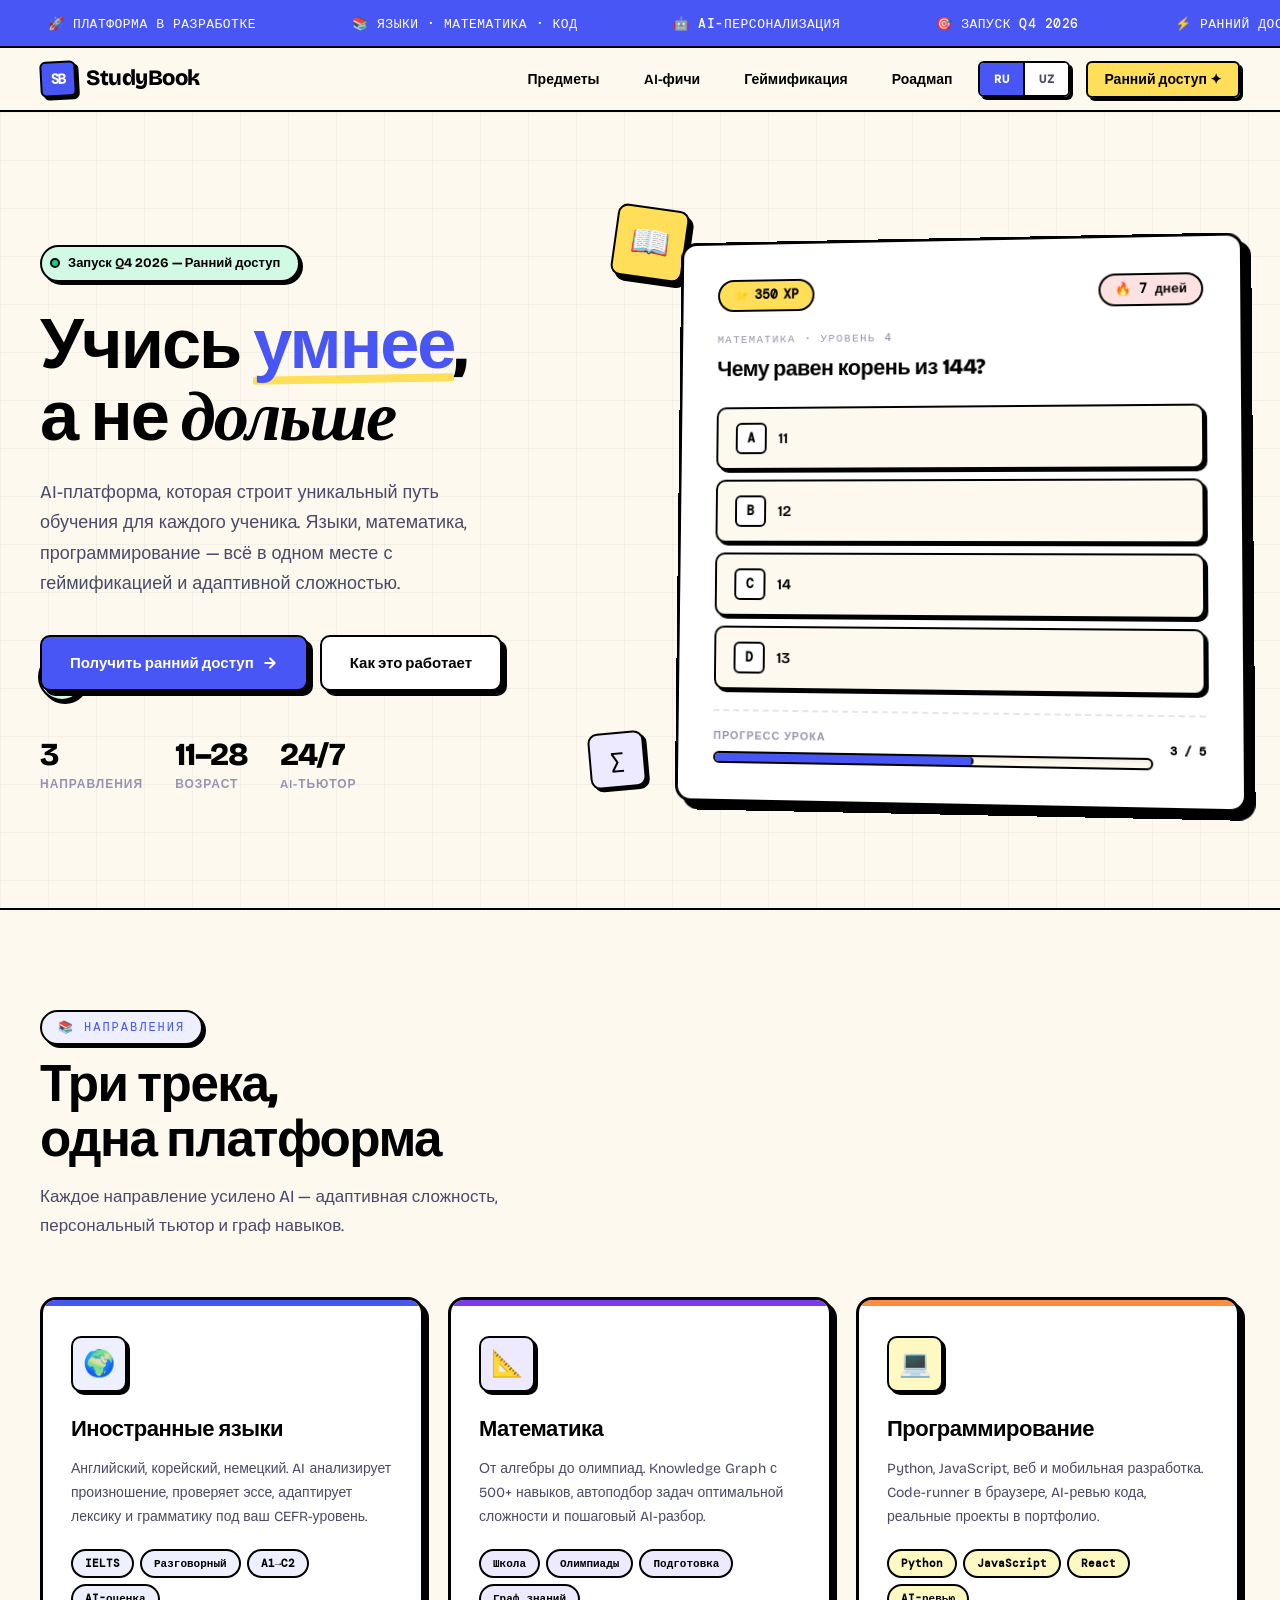
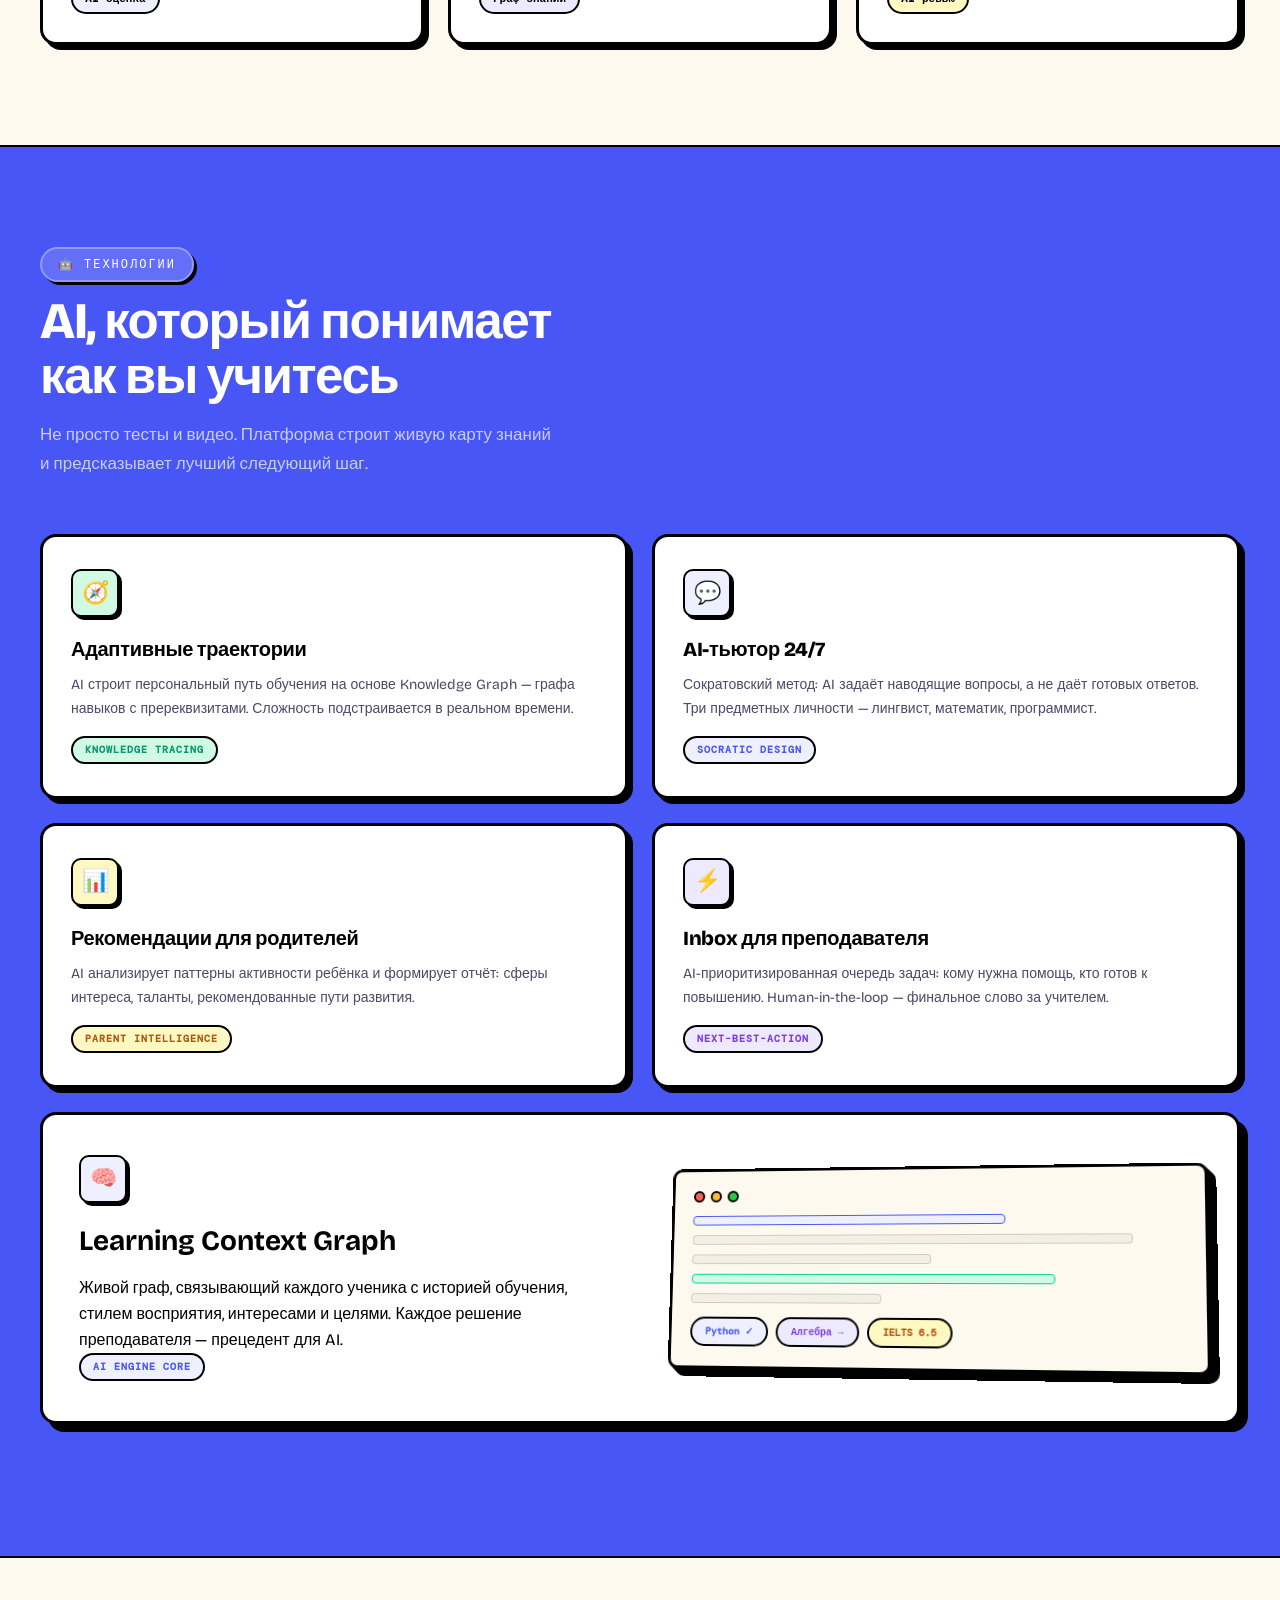
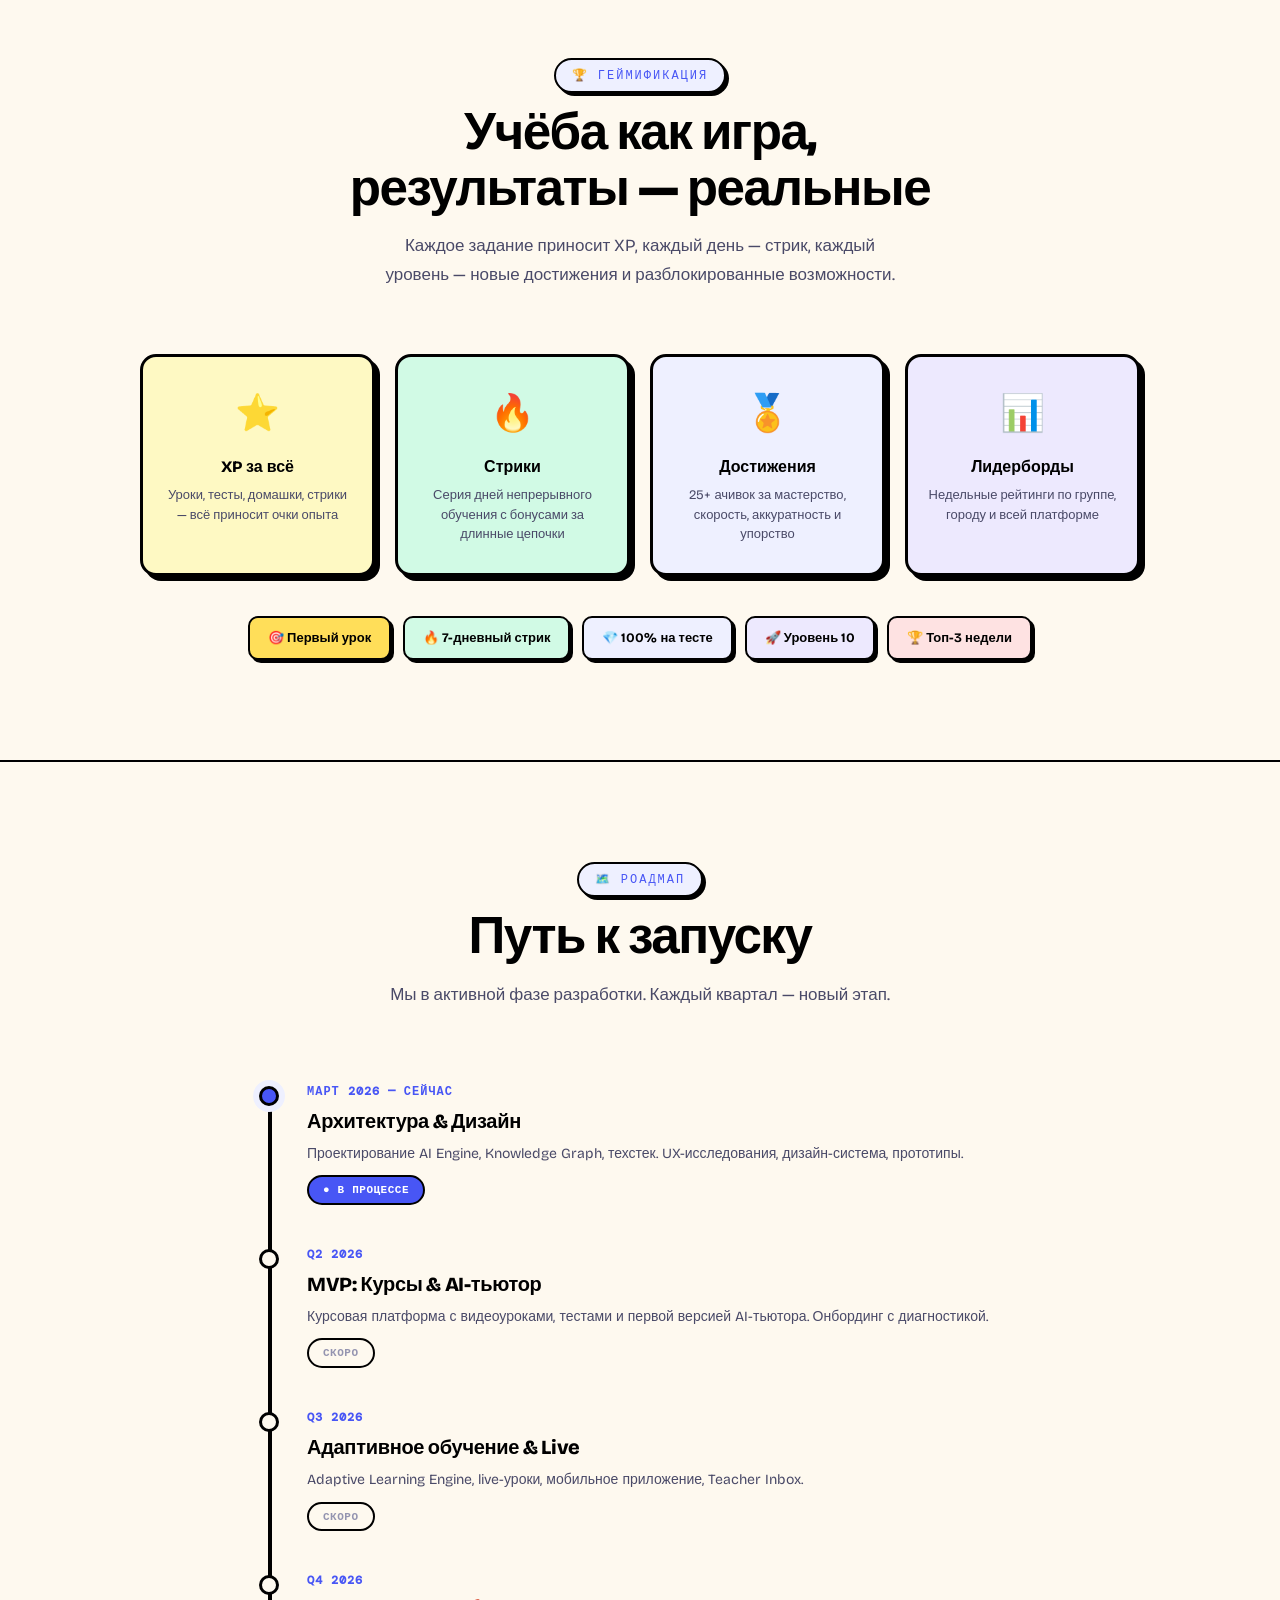
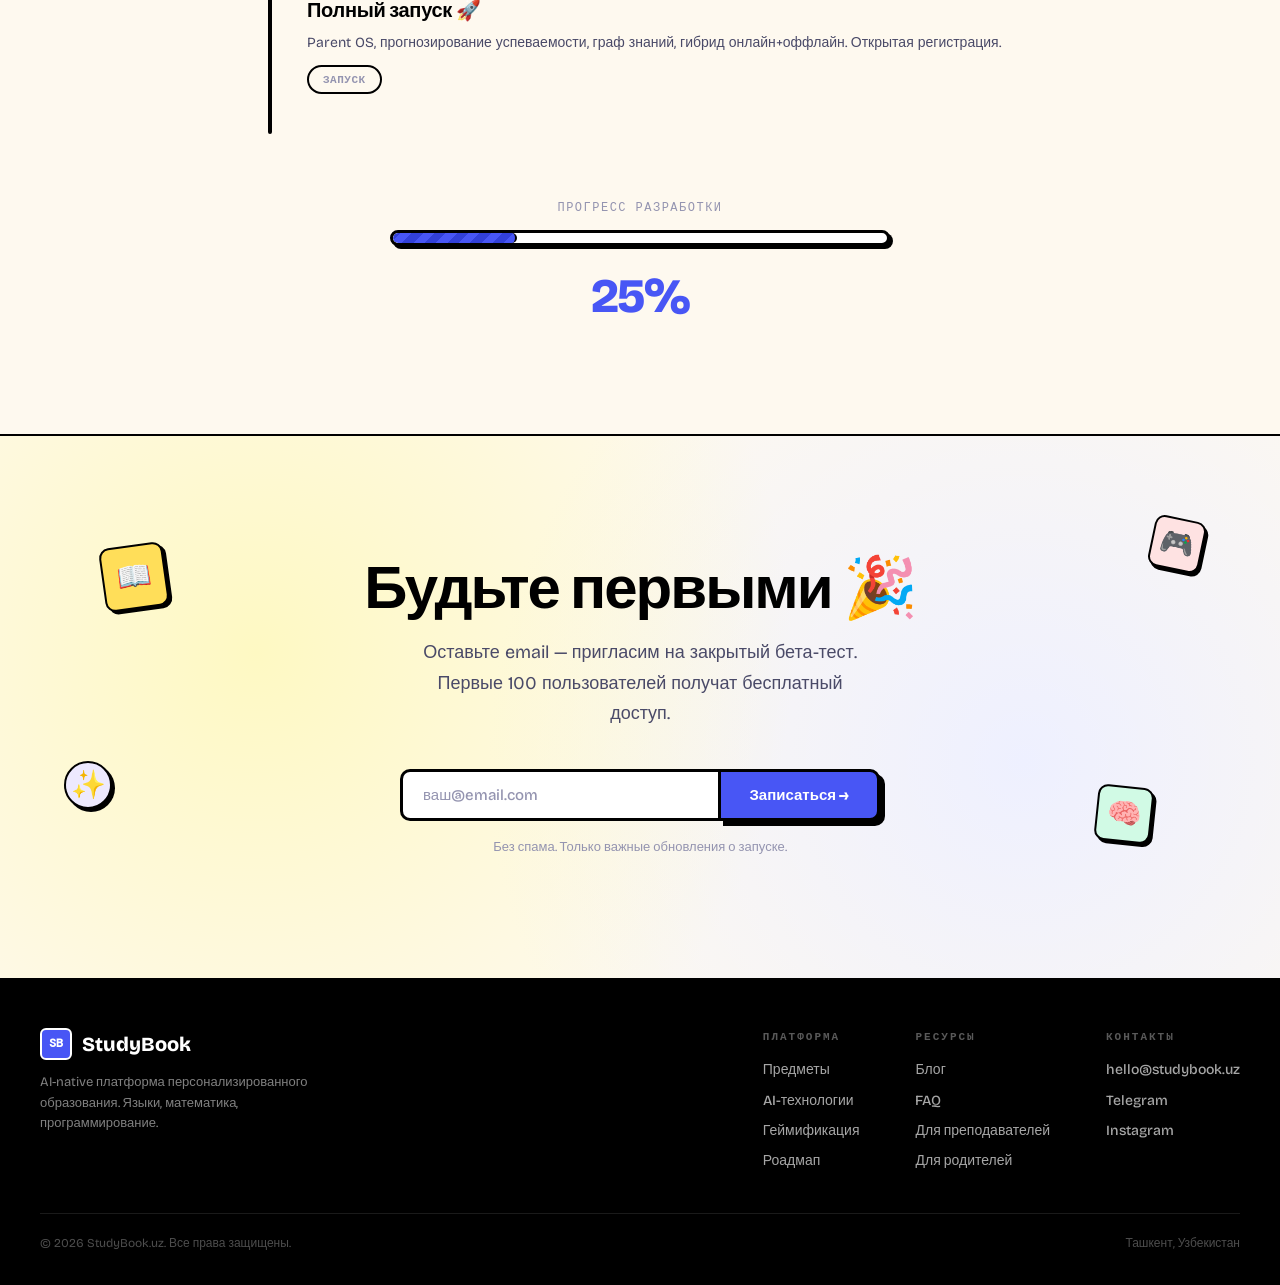
==== commit 45f72f9e: "feat(ui): add branding assets and externalize styles - add logo and og banner assets plus meta tags " ====
--- a/index.html
+++ b/index.html
@@ -18,10 +18,19 @@
 	<meta property="og:description"
 		content="Иностранные языки, математика, программирование. AI подбирает идеальный путь обучения. Гибрид онлайн + оффлайн. Запуск Q4 2026.">
 	<meta property="og:locale" content="ru_RU">
+	<meta property="og:logo" content="./book-logo.svg">
 	<meta property="og:site_name" content="StudyBook.uz">
 	<meta name="twitter:card" content="summary_large_image">
+	<meta property="og:image" content="./og-banner.png">
+	<meta property="og:image:width" content="1200">
+	<meta property="og:image:height" content="630">
 	<meta name="twitter:title" content="StudyBook.uz — AI-платформа обучения нового поколения">
 	<meta name="twitter:description" content="Персонализированное обучение с AI. Языки, математика, код. Узбекистан.">
+	<link rel="stylesheet" href="./styles.css">
+
+	<!-- Favicon -->
+	<link rel="icon" type="image/svg+xml" href="./logo.svg">
+
 	<script type="application/ld+json">
 {"@context":"https://schema.org","@type":"EducationalOrganization","name":"StudyBook.uz","url":"https://studybook.uz","description":"AI-native образовательная платформа в Узбекистане.","areaServed":"UZ","foundingDate":"2026","teaches":["Иностранные языки","Математика","Программирование"],"audience":{"@type":"EducationalAudience","educationalRole":"student","suggestedMinAge":11,"suggestedMaxAge":28}}
 </script>
@@ -34,1931 +43,6 @@
 	<link
 		href="https://fonts.googleapis.com/css2?family=Bricolage+Grotesque:opsz,wght@12..96,400;12..96,600;12..96,700;12..96,800&family=DM+Mono:wght@400;500&family=Fraunces:ital,opsz,wght@0,9..144,700;1,9..144,700&display=swap"
 		rel="stylesheet">
-
-	<style>
-		/* ==========================================
-   HIDDEN SEO CONTENT
-   ========================================== */
-		.seo-only {
-			position: absolute;
-			width: 1px;
-			height: 1px;
-			padding: 0;
-			margin: -1px;
-			overflow: hidden;
-			clip: rect(0, 0, 0, 0);
-			white-space: nowrap;
-			border: 0
-		}
-
-		/* ==========================================
-   NEOBRUTALISM DESIGN SYSTEM
-   ========================================== */
-		:root {
-			/* Wiz-inspired + Neobrutalism palette */
-			--blue: #4856F5;
-			--blue-dark: #3240D9;
-			--blue-light: #EEF0FF;
-			--green: #00D68F;
-			--green-light: #D1FAE5;
-			--purple: #7C3AED;
-			--purple-light: #EDE9FE;
-			--yellow: #FFDE59;
-			--yellow-light: #FEF9C3;
-			--coral: #FF6B6B;
-			--coral-light: #FEE2E2;
-			--orange: #FF8C42;
-			--pink: #FF6BB5;
-			--cream: #FEF9EF;
-			--white: #FFFFFF;
-			--black: #000000;
-			--gray: #4A4A68;
-			--gray-light: #9494B0;
-
-			/* Neobrutalism tokens */
-			--border: 2.5px solid var(--black);
-			--border-thick: 3px solid var(--black);
-			--shadow: 5px 5px 0 0 var(--black);
-			--shadow-sm: 3px 3px 0 0 var(--black);
-			--shadow-lg: 8px 8px 0 0 var(--black);
-			--shadow-hover: 2px 2px 0 0 var(--black);
-			--r: 10px;
-			--r-sm: 6px;
-			--r-lg: 16px;
-			--ease: all 0.12s ease;
-
-			/* Typography */
-			--font-h: 'Bricolage Grotesque', sans-serif;
-			--font-b: 'Bricolage Grotesque', sans-serif;
-			--font-m: 'DM Mono', monospace;
-			--font-accent: 'Fraunces', serif;
-		}
-
-		/* ==========================================
-   RESET & BASE
-   ========================================== */
-		*,
-		*::before,
-		*::after {
-			margin: 0;
-			padding: 0;
-			box-sizing: border-box
-		}
-
-		html {
-			scroll-behavior: smooth;
-			font-size: 16px
-		}
-
-		body {
-			font-family: var(--font-b);
-			background: var(--cream);
-			color: var(--black);
-			overflow-x: hidden;
-			-webkit-font-smoothing: antialiased;
-			line-height: 1.6;
-		}
-
-		a {
-			color: inherit;
-			text-decoration: none
-		}
-
-		img {
-			max-width: 100%;
-			display: block
-		}
-
-		/* ==========================================
-   MARQUEE BANNER
-   ========================================== */
-		.top-banner {
-			background: var(--blue);
-			border-bottom: var(--border);
-			padding: 10px 0;
-			overflow: hidden;
-			white-space: nowrap;
-		}
-
-		.marquee {
-			display: inline-flex;
-			animation: marquee 25s linear infinite;
-		}
-
-		.marquee span {
-			display: inline-block;
-			padding: 0 48px;
-			font-family: var(--font-m);
-			font-size: 13px;
-			font-weight: 500;
-			color: var(--white);
-			letter-spacing: 0.5px;
-		}
-
-		@keyframes marquee {
-			0% {
-				transform: translateX(0)
-			}
-
-			100% {
-				transform: translateX(-50%)
-			}
-		}
-
-		/* ==========================================
-   NAVIGATION
-   ========================================== */
-		nav {
-			position: sticky;
-			top: 0;
-			z-index: 1000;
-			background: var(--cream);
-			border-bottom: var(--border);
-			padding: 0 40px;
-			height: 64px;
-			display: flex;
-			align-items: center;
-			justify-content: space-between;
-		}
-
-		.nav-logo {
-			display: flex;
-			align-items: center;
-			gap: 10px;
-			font-family: var(--font-h);
-			font-weight: 800;
-			font-size: 22px;
-			letter-spacing: -0.5px;
-		}
-
-		.logo-box {
-			width: 36px;
-			height: 36px;
-			background: var(--blue);
-			border: var(--border);
-			border-radius: var(--r-sm);
-			box-shadow: var(--shadow-sm);
-			display: flex;
-			align-items: center;
-			justify-content: center;
-			color: var(--white);
-			font-family: var(--font-m);
-			font-weight: 700;
-			font-size: 14px;
-			transform: rotate(-3deg);
-			transition: var(--ease);
-		}
-
-		.nav-logo:hover .logo-box {
-			transform: rotate(3deg) scale(1.05)
-		}
-
-		.nav-links {
-			display: flex;
-			align-items: center;
-			gap: 8px;
-			list-style: none;
-		}
-
-		.nav-links a {
-			padding: 8px 16px;
-			font-size: 14px;
-			font-weight: 600;
-			border-radius: var(--r-sm);
-			transition: var(--ease);
-			border: 2px solid transparent;
-		}
-
-		.nav-links a:hover {
-			background: var(--blue-light);
-			border-color: var(--black);
-			box-shadow: var(--shadow-sm);
-		}
-
-		.nav-cta {
-			background: var(--yellow) !important;
-			border: var(--border) !important;
-			box-shadow: var(--shadow-sm) !important;
-			font-weight: 700 !important;
-			cursor: pointer;
-		}
-
-		.nav-cta:hover {
-			transform: translate(2px, 2px) !important;
-			box-shadow: var(--shadow-hover) !important;
-		}
-
-		.mobile-toggle {
-			display: none;
-			background: none;
-			border: none;
-			font-size: 26px;
-			cursor: pointer;
-		}
-
-		/* ==========================================
-   HERO — GAMIFIED WITH INTERACTIVE QUIZ
-   ========================================== */
-		.hero {
-			padding: 80px 40px 60px;
-			position: relative;
-			overflow: hidden;
-			min-height: calc(100vh - 104px);
-			display: flex;
-			align-items: center;
-		}
-
-		.hero-grid-bg {
-			position: absolute;
-			inset: 0;
-			background-image:
-				linear-gradient(rgba(0, 0, 0, 0.04) 1px, transparent 1px),
-				linear-gradient(90deg, rgba(0, 0, 0, 0.04) 1px, transparent 1px);
-			background-size: 48px 48px;
-			pointer-events: none;
-		}
-
-		.hero-inner {
-			max-width: 1280px;
-			margin: 0 auto;
-			width: 100%;
-			display: grid;
-			grid-template-columns: 1fr 1fr;
-			gap: 64px;
-			align-items: center;
-		}
-
-		/* Left: Copy */
-		.hero-left {}
-
-		.hero-badge {
-			display: inline-flex;
-			align-items: center;
-			gap: 8px;
-			background: var(--green-light);
-			border: var(--border);
-			border-radius: 100px;
-			padding: 6px 18px 6px 8px;
-			font-size: 13px;
-			font-weight: 700;
-			margin-bottom: 28px;
-			box-shadow: var(--shadow-sm);
-			animation: fadeUp .6s ease both;
-		}
-
-		.badge-dot {
-			width: 10px;
-			height: 10px;
-			background: var(--green);
-			border: 2px solid var(--black);
-			border-radius: 50%;
-			animation: blink 2s ease infinite;
-		}
-
-		@keyframes blink {
-
-			0%,
-			100% {
-				opacity: 1
-			}
-
-			50% {
-				opacity: .4
-			}
-		}
-
-		.hero-title {
-			font-family: var(--font-h);
-			font-size: clamp(44px, 5.5vw, 76px);
-			font-weight: 800;
-			line-height: 1.0;
-			letter-spacing: -2px;
-			margin-bottom: 24px;
-			animation: fadeUp .6s ease .1s both;
-		}
-
-		.hero-title .accent {
-			color: var(--blue);
-			position: relative;
-		}
-
-		.hero-title .accent::after {
-			content: '';
-			position: absolute;
-			bottom: 4px;
-			left: 0;
-			right: 0;
-			height: 8px;
-			background: var(--yellow);
-			z-index: -1;
-			border-radius: 2px;
-			transform: rotate(-1deg);
-		}
-
-		.hero-title .italic {
-			font-family: var(--font-accent);
-			font-style: italic;
-			font-weight: 700;
-		}
-
-		.hero-sub {
-			font-size: 18px;
-			color: var(--gray);
-			line-height: 1.7;
-			margin-bottom: 36px;
-			max-width: 480px;
-			animation: fadeUp .6s ease .2s both;
-		}
-
-		.hero-actions {
-			display: flex;
-			gap: 12px;
-			flex-wrap: wrap;
-			margin-bottom: 48px;
-			animation: fadeUp .6s ease .3s both;
-		}
-
-		.btn {
-			display: inline-flex;
-			align-items: center;
-			gap: 8px;
-			padding: 14px 28px;
-			font-family: var(--font-h);
-			font-size: 15px;
-			font-weight: 700;
-			border: var(--border);
-			border-radius: var(--r);
-			cursor: pointer;
-			transition: var(--ease);
-			text-decoration: none;
-			position: relative;
-		}
-
-		.btn-blue {
-			background: var(--blue);
-			color: var(--white);
-			box-shadow: var(--shadow);
-		}
-
-		.btn-blue:hover {
-			transform: translate(3px, 3px);
-			box-shadow: var(--shadow-hover)
-		}
-
-		.btn-blue:active {
-			transform: translate(5px, 5px);
-			box-shadow: none
-		}
-
-		.btn-white {
-			background: var(--white);
-			color: var(--black);
-			box-shadow: var(--shadow);
-		}
-
-		.btn-white:hover {
-			transform: translate(3px, 3px);
-			box-shadow: var(--shadow-hover)
-		}
-
-		/* Stats row */
-		.hero-stats {
-			display: flex;
-			gap: 32px;
-			animation: fadeUp .6s ease .4s both;
-		}
-
-		.stat {
-			text-align: left
-		}
-
-		.stat-val {
-			font-family: var(--font-h);
-			font-size: 32px;
-			font-weight: 800;
-			letter-spacing: -1px;
-			line-height: 1;
-		}
-
-		.stat-label {
-			font-size: 12px;
-			font-weight: 600;
-			color: var(--gray-light);
-			text-transform: uppercase;
-			letter-spacing: 1px;
-			margin-top: 4px;
-		}
-
-		/* Right: Interactive quiz card */
-		.hero-right {
-			perspective: 1000px;
-			animation: fadeUp .6s ease .3s both;
-		}
-
-		.quiz-card {
-			background: var(--white);
-			border: var(--border-thick);
-			border-radius: var(--r-lg);
-			box-shadow: var(--shadow-lg);
-			padding: 36px;
-			transform: rotateY(-4deg) rotateX(2deg);
-			transition: transform .5s ease;
-			position: relative;
-		}
-
-		.quiz-card:hover {
-			transform: rotateY(-1deg) rotateX(1deg)
-		}
-
-		.quiz-header {
-			display: flex;
-			align-items: center;
-			justify-content: space-between;
-			margin-bottom: 20px;
-		}
-
-		.quiz-xp {
-			display: inline-flex;
-			align-items: center;
-			gap: 6px;
-			background: var(--yellow);
-			border: var(--border);
-			border-radius: 100px;
-			padding: 4px 14px;
-			font-family: var(--font-m);
-			font-size: 13px;
-			font-weight: 700;
-		}
-
-		.quiz-streak {
-			display: inline-flex;
-			align-items: center;
-			gap: 6px;
-			background: var(--coral-light);
-			border: var(--border);
-			border-radius: 100px;
-			padding: 4px 14px;
-			font-family: var(--font-m);
-			font-size: 13px;
-			font-weight: 700;
-		}
-
-		.quiz-subject {
-			font-family: var(--font-m);
-			font-size: 11px;
-			font-weight: 500;
-			color: var(--gray-light);
-			text-transform: uppercase;
-			letter-spacing: 1.5px;
-			margin-bottom: 8px;
-		}
-
-		.quiz-question {
-			font-family: var(--font-h);
-			font-size: 22px;
-			font-weight: 800;
-			line-height: 1.3;
-			letter-spacing: -0.5px;
-			margin-bottom: 24px;
-		}
-
-		.quiz-options {
-			display: flex;
-			flex-direction: column;
-			gap: 10px;
-		}
-
-		.quiz-opt {
-			display: flex;
-			align-items: center;
-			gap: 12px;
-			padding: 14px 18px;
-			background: var(--cream);
-			border: var(--border);
-			border-radius: var(--r);
-			box-shadow: var(--shadow-sm);
-			font-size: 15px;
-			font-weight: 600;
-			cursor: pointer;
-			transition: var(--ease);
-			user-select: none;
-		}
-
-		.quiz-opt:hover {
-			transform: translate(2px, 2px);
-			box-shadow: 1px 1px 0 0 var(--black);
-			background: var(--blue-light);
-		}
-
-		.quiz-opt.correct {
-			background: var(--green-light);
-			border-color: var(--green);
-			box-shadow: 3px 3px 0 0 #059669;
-		}
-
-		.quiz-opt.wrong {
-			background: var(--coral-light);
-			border-color: var(--coral);
-			box-shadow: 3px 3px 0 0 #DC2626;
-			animation: shake .4s ease;
-		}
-
-		@keyframes shake {
-
-			0%,
-			100% {
-				transform: translateX(0)
-			}
-
-			25% {
-				transform: translateX(-6px)
-			}
-
-			75% {
-				transform: translateX(6px)
-			}
-		}
-
-		.quiz-opt .opt-letter {
-			width: 32px;
-			height: 32px;
-			background: var(--white);
-			border: var(--border);
-			border-radius: var(--r-sm);
-			display: flex;
-			align-items: center;
-			justify-content: center;
-			font-family: var(--font-m);
-			font-size: 13px;
-			font-weight: 700;
-			flex-shrink: 0;
-		}
-
-		.quiz-opt.correct .opt-letter {
-			background: var(--green);
-			color: var(--white);
-			border-color: var(--green)
-		}
-
-		.quiz-opt.wrong .opt-letter {
-			background: var(--coral);
-			color: var(--white);
-			border-color: var(--coral)
-		}
-
-		.quiz-footer {
-			display: flex;
-			align-items: center;
-			justify-content: space-between;
-			margin-top: 20px;
-			padding-top: 16px;
-			border-top: 2px dashed rgba(0, 0, 0, .1);
-		}
-
-		.quiz-progress-wrap {
-			flex: 1;
-			margin-right: 16px
-		}
-
-		.quiz-progress-label {
-			font-size: 11px;
-			font-weight: 600;
-			color: var(--gray-light);
-			text-transform: uppercase;
-			letter-spacing: 1px;
-			margin-bottom: 6px;
-		}
-
-		.quiz-progress-bar {
-			height: 12px;
-			background: var(--cream);
-			border: var(--border);
-			border-radius: 100px;
-			overflow: hidden;
-			box-shadow: inset 0 2px 4px rgba(0, 0, 0, .06);
-		}
-
-		.quiz-progress-fill {
-			height: 100%;
-			width: 60%;
-			background: var(--blue);
-			border-radius: 100px;
-			border-right: 2px solid var(--black);
-			transition: width .5s ease;
-		}
-
-		.quiz-result {
-			font-family: var(--font-m);
-			font-size: 12px;
-			font-weight: 700;
-			white-space: nowrap;
-		}
-
-		/* Floating 3D decorations */
-		.float-deco {
-			position: absolute;
-			border: var(--border);
-			border-radius: var(--r);
-			display: flex;
-			align-items: center;
-			justify-content: center;
-			pointer-events: none;
-			z-index: 0;
-		}
-
-		.deco-1 {
-			width: 72px;
-			height: 72px;
-			background: var(--yellow);
-			box-shadow: var(--shadow);
-			top: 12%;
-			left: 48%;
-			font-size: 32px;
-			animation: floatA 6s ease-in-out infinite alternate;
-			transform: rotate(8deg);
-		}
-
-		.deco-2 {
-			width: 56px;
-			height: 56px;
-			background: var(--purple-light);
-			box-shadow: var(--shadow-sm);
-			bottom: 15%;
-			left: 46%;
-			font-size: 24px;
-			animation: floatB 7s ease-in-out infinite alternate;
-			transform: rotate(-5deg);
-		}
-
-		.deco-3 {
-			width: 48px;
-			height: 48px;
-			background: var(--green-light);
-			box-shadow: var(--shadow-sm);
-			top: 68%;
-			left: 3%;
-			font-size: 22px;
-			border-radius: 50%;
-			animation: floatC 8s ease-in-out infinite alternate;
-		}
-
-		@keyframes floatA {
-			0% {
-				transform: rotate(8deg) translateY(0)
-			}
-
-			100% {
-				transform: rotate(12deg) translateY(-20px)
-			}
-		}
-
-		@keyframes floatB {
-			0% {
-				transform: rotate(-5deg) translateY(0)
-			}
-
-			100% {
-				transform: rotate(-10deg) translateY(-15px)
-			}
-		}
-
-		@keyframes floatC {
-			0% {
-				transform: translateY(0) scale(1)
-			}
-
-			100% {
-				transform: translateY(-25px) scale(1.05)
-			}
-		}
-
-		@keyframes fadeUp {
-			from {
-				opacity: 0;
-				transform: translateY(24px)
-			}
-
-			to {
-				opacity: 1;
-				transform: translateY(0)
-			}
-		}
-
-		/* XP popup */
-		.xp-popup {
-			position: absolute;
-			top: 50%;
-			left: 50%;
-			transform: translate(-50%, -50%) scale(0);
-			background: var(--yellow);
-			border: var(--border-thick);
-			border-radius: var(--r);
-			box-shadow: var(--shadow-lg);
-			padding: 16px 32px;
-			font-family: var(--font-h);
-			font-size: 28px;
-			font-weight: 800;
-			pointer-events: none;
-			z-index: 100;
-			opacity: 0;
-			transition: all .3s cubic-bezier(.34, 1.56, .64, 1);
-		}
-
-		.xp-popup.show {
-			opacity: 1;
-			transform: translate(-50%, -80%) scale(1);
-		}
-
-		/* ==========================================
-   SUBJECTS SECTION
-   ========================================== */
-		.subjects {
-			padding: 100px 40px;
-			border-top: var(--border);
-		}
-
-		.container {
-			max-width: 1280px;
-			margin: 0 auto
-		}
-
-		.section-tag {
-			display: inline-flex;
-			align-items: center;
-			gap: 8px;
-			font-family: var(--font-m);
-			font-size: 12px;
-			font-weight: 500;
-			color: var(--blue);
-			letter-spacing: 2px;
-			text-transform: uppercase;
-			margin-bottom: 12px;
-			background: var(--blue-light);
-			border: var(--border);
-			border-radius: 100px;
-			padding: 6px 16px;
-			box-shadow: var(--shadow-sm);
-		}
-
-		.section-heading {
-			font-family: var(--font-h);
-			font-size: clamp(34px, 4vw, 52px);
-			font-weight: 800;
-			line-height: 1.08;
-			letter-spacing: -1.5px;
-			margin-bottom: 16px;
-		}
-
-		.section-sub {
-			font-size: 17px;
-			color: var(--gray);
-			line-height: 1.7;
-			max-width: 520px;
-			margin-bottom: 56px;
-		}
-
-		.subjects-grid {
-			display: grid;
-			grid-template-columns: repeat(3, 1fr);
-			gap: 24px;
-		}
-
-		.subj-card {
-			background: var(--white);
-			border: var(--border-thick);
-			border-radius: var(--r-lg);
-			box-shadow: var(--shadow);
-			padding: 36px 28px 28px;
-			transition: var(--ease);
-			position: relative;
-			overflow: hidden;
-		}
-
-		.subj-card:hover {
-			transform: translate(3px, 3px);
-			box-shadow: var(--shadow-hover);
-		}
-
-		.subj-card::before {
-			content: '';
-			position: absolute;
-			top: 0;
-			left: 0;
-			right: 0;
-			height: 6px;
-		}
-
-		.subj-card:nth-child(1)::before {
-			background: var(--blue)
-		}
-
-		.subj-card:nth-child(2)::before {
-			background: var(--purple)
-		}
-
-		.subj-card:nth-child(3)::before {
-			background: var(--orange)
-		}
-
-		.subj-icon {
-			width: 56px;
-			height: 56px;
-			border: var(--border);
-			border-radius: var(--r);
-			box-shadow: var(--shadow-sm);
-			display: flex;
-			align-items: center;
-			justify-content: center;
-			font-size: 26px;
-			margin-bottom: 20px;
-		}
-
-		.subj-card:nth-child(1) .subj-icon {
-			background: var(--blue-light)
-		}
-
-		.subj-card:nth-child(2) .subj-icon {
-			background: var(--purple-light)
-		}
-
-		.subj-card:nth-child(3) .subj-icon {
-			background: var(--yellow-light)
-		}
-
-		.subj-card h3 {
-			font-family: var(--font-h);
-			font-size: 22px;
-			font-weight: 800;
-			letter-spacing: -0.5px;
-			margin-bottom: 10px;
-		}
-
-		.subj-card p {
-			color: var(--gray);
-			font-size: 14px;
-			line-height: 1.7;
-			margin-bottom: 20px;
-		}
-
-		.subj-tags {
-			display: flex;
-			flex-wrap: wrap;
-			gap: 6px
-		}
-
-		.subj-tags span {
-			padding: 4px 12px;
-			background: var(--cream);
-			border: 2px solid var(--black);
-			border-radius: 100px;
-			font-size: 11px;
-			font-weight: 700;
-			font-family: var(--font-m);
-		}
-
-		.subj-card:nth-child(1) .subj-tags span {
-			background: var(--blue-light)
-		}
-
-		.subj-card:nth-child(2) .subj-tags span {
-			background: var(--purple-light)
-		}
-
-		.subj-card:nth-child(3) .subj-tags span {
-			background: var(--yellow-light)
-		}
-
-		/* ==========================================
-   AI FEATURES SECTION
-   ========================================== */
-		.ai-section {
-			padding: 100px 40px;
-			background: var(--blue);
-			border-top: var(--border);
-			border-bottom: var(--border);
-			color: var(--white);
-			position: relative;
-			overflow: hidden;
-		}
-
-		.ai-section .section-tag {
-			background: rgba(255, 255, 255, .15);
-			border-color: rgba(255, 255, 255, .3);
-			color: var(--white);
-		}
-
-		.ai-section .section-sub {
-			color: rgba(255, 255, 255, .7)
-		}
-
-		.ai-grid {
-			display: grid;
-			grid-template-columns: repeat(2, 1fr);
-			gap: 24px;
-			margin-bottom: 32px;
-		}
-
-		.ai-card {
-			background: var(--white);
-			color: var(--black);
-			border: var(--border-thick);
-			border-radius: var(--r-lg);
-			box-shadow: var(--shadow);
-			padding: 32px 28px;
-			transition: var(--ease);
-			position: relative;
-		}
-
-		.ai-card:hover {
-			transform: translate(3px, 3px);
-			box-shadow: var(--shadow-hover);
-		}
-
-		.ai-card-icon {
-			width: 48px;
-			height: 48px;
-			border: var(--border);
-			border-radius: var(--r);
-			box-shadow: var(--shadow-sm);
-			display: flex;
-			align-items: center;
-			justify-content: center;
-			font-size: 22px;
-			margin-bottom: 16px;
-		}
-
-		.ai-card:nth-child(1) .ai-card-icon {
-			background: var(--green-light)
-		}
-
-		.ai-card:nth-child(2) .ai-card-icon {
-			background: var(--blue-light)
-		}
-
-		.ai-card:nth-child(3) .ai-card-icon {
-			background: var(--yellow-light)
-		}
-
-		.ai-card:nth-child(4) .ai-card-icon {
-			background: var(--purple-light)
-		}
-
-		.ai-card h3 {
-			font-family: var(--font-h);
-			font-size: 20px;
-			font-weight: 800;
-			letter-spacing: -0.3px;
-			margin-bottom: 8px;
-		}
-
-		.ai-card p {
-			color: var(--gray);
-			font-size: 14px;
-			line-height: 1.7;
-			margin-bottom: 14px;
-		}
-
-		.ai-tag {
-			display: inline-block;
-			padding: 4px 12px;
-			border: 2px solid var(--black);
-			border-radius: 100px;
-			font-family: var(--font-m);
-			font-size: 10px;
-			font-weight: 700;
-			letter-spacing: 1px;
-			text-transform: uppercase;
-		}
-
-		.ai-card:nth-child(1) .ai-tag {
-			background: var(--green-light);
-			color: #059669
-		}
-
-		.ai-card:nth-child(2) .ai-tag {
-			background: var(--blue-light);
-			color: var(--blue)
-		}
-
-		.ai-card:nth-child(3) .ai-tag {
-			background: var(--yellow-light);
-			color: #B45309
-		}
-
-		.ai-card:nth-child(4) .ai-tag {
-			background: var(--purple-light);
-			color: var(--purple)
-		}
-
-		/* Big feature card */
-		.ai-big {
-			grid-column: 1/-1;
-			display: grid;
-			grid-template-columns: 1fr 1fr;
-			gap: 40px;
-			align-items: center;
-			padding: 40px 36px;
-			background: var(--white);
-			border: var(--border-thick);
-			border-radius: var(--r-lg);
-			box-shadow: var(--shadow-lg);
-			color: var(--black);
-		}
-
-		.ai-big h3 {
-			font-size: 28px;
-			margin-bottom: 12px
-		}
-
-		.ai-big p {
-			font-size: 16px
-		}
-
-		/* 3D mock inside big card */
-		.mock-3d {
-			perspective: 800px
-		}
-
-		.mock-window {
-			background: var(--cream);
-			border: var(--border-thick);
-			border-radius: var(--r);
-			box-shadow:
-				2px 2px 0 0 var(--black),
-				4px 4px 0 0 var(--black),
-				6px 6px 0 0 var(--black),
-				8px 8px 0 0 var(--black);
-			padding: 20px;
-			transform: rotateY(-6deg) rotateX(4deg);
-			transition: transform .5s ease;
-		}
-
-		.ai-big:hover .mock-window {
-			transform: rotateY(-2deg) rotateX(1deg)
-		}
-
-		.mock-dots {
-			display: flex;
-			gap: 6px;
-			margin-bottom: 14px
-		}
-
-		.mock-dots i {
-			width: 12px;
-			height: 12px;
-			border-radius: 50%;
-			border: 2px solid var(--black)
-		}
-
-		.mock-dots i:nth-child(1) {
-			background: #FF5F57
-		}
-
-		.mock-dots i:nth-child(2) {
-			background: #FEBC2E
-		}
-
-		.mock-dots i:nth-child(3) {
-			background: #28C840
-		}
-
-		.mock-rows {
-			display: flex;
-			flex-direction: column;
-			gap: 10px
-		}
-
-		.mock-row {
-			height: 10px;
-			border-radius: 4px;
-			border: 1.5px solid rgba(0, 0, 0, .15)
-		}
-
-		.mock-row:nth-child(1) {
-			width: 65%;
-			background: var(--blue-light);
-			border-color: var(--blue)
-		}
-
-		.mock-row:nth-child(2) {
-			width: 90%;
-			background: rgba(0, 0, 0, .04)
-		}
-
-		.mock-row:nth-child(3) {
-			width: 50%;
-			background: rgba(0, 0, 0, .04)
-		}
-
-		.mock-row:nth-child(4) {
-			width: 75%;
-			background: var(--green-light);
-			border-color: var(--green)
-		}
-
-		.mock-row:nth-child(5) {
-			width: 40%;
-			background: rgba(0, 0, 0, .04)
-		}
-
-		.mock-badges {
-			display: flex;
-			gap: 8px;
-			margin-top: 14px
-		}
-
-		.mock-badge {
-			padding: 5px 14px;
-			border: 2px solid var(--black);
-			border-radius: 100px;
-			font-family: var(--font-m);
-			font-size: 10px;
-			font-weight: 700;
-		}
-
-		.mock-badge:nth-child(1) {
-			background: var(--blue-light);
-			color: var(--blue)
-		}
-
-		.mock-badge:nth-child(2) {
-			background: var(--purple-light);
-			color: var(--purple)
-		}
-
-		.mock-badge:nth-child(3) {
-			background: var(--yellow-light);
-			color: #B45309
-		}
-
-		/* ==========================================
-   GAMIFICATION SECTION
-   ========================================== */
-		.gamify {
-			padding: 100px 40px;
-			border-bottom: var(--border);
-		}
-
-		.gamify-header {
-			text-align: center;
-			max-width: 600px;
-			margin: 0 auto 64px
-		}
-
-		.gamify-header .section-heading,
-		.gamify-header .section-sub {
-			text-align: center;
-			margin-left: auto;
-			margin-right: auto
-		}
-
-		.gamify-grid {
-			display: grid;
-			grid-template-columns: repeat(4, 1fr);
-			gap: 20px;
-			max-width: 1000px;
-			margin: 0 auto;
-		}
-
-		.gamify-item {
-			background: var(--white);
-			border: var(--border-thick);
-			border-radius: var(--r-lg);
-			box-shadow: var(--shadow);
-			padding: 28px 20px;
-			text-align: center;
-			transition: var(--ease);
-		}
-
-		.gamify-item:hover {
-			transform: translate(3px, 3px);
-			box-shadow: var(--shadow-hover);
-		}
-
-		.gamify-item:nth-child(1) {
-			background: var(--yellow-light)
-		}
-
-		.gamify-item:nth-child(2) {
-			background: var(--green-light)
-		}
-
-		.gamify-item:nth-child(3) {
-			background: var(--blue-light)
-		}
-
-		.gamify-item:nth-child(4) {
-			background: var(--purple-light)
-		}
-
-		.gamify-emoji {
-			font-size: 36px;
-			margin-bottom: 12px
-		}
-
-		.gamify-item h4 {
-			font-family: var(--font-h);
-			font-size: 16px;
-			font-weight: 800;
-			margin-bottom: 6px;
-		}
-
-		.gamify-item p {
-			font-size: 13px;
-			color: var(--gray);
-			line-height: 1.5;
-		}
-
-		/* Achievements row */
-		.achievements {
-			display: flex;
-			gap: 12px;
-			justify-content: center;
-			margin-top: 40px;
-			flex-wrap: wrap;
-		}
-
-		.achievement {
-			display: inline-flex;
-			align-items: center;
-			gap: 8px;
-			padding: 10px 18px;
-			background: var(--white);
-			border: var(--border);
-			border-radius: var(--r);
-			box-shadow: var(--shadow-sm);
-			font-size: 13px;
-			font-weight: 700;
-			transition: var(--ease);
-		}
-
-		.achievement:hover {
-			transform: translate(2px, 2px);
-			box-shadow: 1px 1px 0 0 var(--black);
-		}
-
-		.achievement:nth-child(1) {
-			background: var(--yellow)
-		}
-
-		.achievement:nth-child(2) {
-			background: var(--green-light)
-		}
-
-		.achievement:nth-child(3) {
-			background: var(--blue-light)
-		}
-
-		.achievement:nth-child(4) {
-			background: var(--purple-light)
-		}
-
-		.achievement:nth-child(5) {
-			background: var(--coral-light)
-		}
-
-		/* ==========================================
-   ROADMAP / LAUNCH TRACKER
-   ========================================== */
-		.roadmap {
-			padding: 100px 40px;
-			background: var(--cream);
-			border-bottom: var(--border);
-		}
-
-		.roadmap-header {
-			text-align: center;
-			max-width: 600px;
-			margin: 0 auto 72px
-		}
-
-		.roadmap-header .section-heading,
-		.roadmap-header .section-sub {
-			text-align: center;
-			margin-left: auto;
-			margin-right: auto
-		}
-
-		.timeline {
-			max-width: 800px;
-			margin: 0 auto;
-			display: flex;
-			flex-direction: column;
-			gap: 0;
-			position: relative;
-		}
-
-		.timeline::before {
-			content: '';
-			position: absolute;
-			top: 0;
-			bottom: 0;
-			left: 28px;
-			width: 4px;
-			background: var(--black);
-			border-radius: 2px;
-		}
-
-		.tl-item {
-			display: flex;
-			gap: 28px;
-			padding: 0 0 40px;
-			position: relative;
-		}
-
-		.tl-dot {
-			width: 20px;
-			height: 20px;
-			border: 3px solid var(--black);
-			border-radius: 50%;
-			flex-shrink: 0;
-			position: relative;
-			z-index: 2;
-			margin-top: 4px;
-			margin-left: 19px;
-		}
-
-		.tl-item.active .tl-dot {
-			background: var(--blue);
-			box-shadow: 0 0 0 6px var(--blue-light);
-			animation: pulseD 2s ease infinite;
-		}
-
-		.tl-item.done .tl-dot {
-			background: var(--green)
-		}
-
-		.tl-item.soon .tl-dot {
-			background: var(--cream)
-		}
-
-		@keyframes pulseD {
-
-			0%,
-			100% {
-				box-shadow: 0 0 0 4px var(--blue-light)
-			}
-
-			50% {
-				box-shadow: 0 0 0 10px rgba(72, 86, 245, .1)
-			}
-		}
-
-		.tl-content {
-			flex: 1
-		}
-
-		.tl-date {
-			font-family: var(--font-m);
-			font-size: 12px;
-			font-weight: 700;
-			color: var(--blue);
-			letter-spacing: 1px;
-			text-transform: uppercase;
-			margin-bottom: 4px;
-		}
-
-		.tl-title {
-			font-family: var(--font-h);
-			font-size: 20px;
-			font-weight: 800;
-			letter-spacing: -0.3px;
-			margin-bottom: 6px;
-		}
-
-		.tl-desc {
-			font-size: 14px;
-			color: var(--gray);
-			line-height: 1.6;
-			margin-bottom: 10px;
-		}
-
-		.tl-status {
-			display: inline-block;
-			padding: 4px 14px;
-			border: var(--border);
-			border-radius: 100px;
-			font-family: var(--font-m);
-			font-size: 11px;
-			font-weight: 700;
-			letter-spacing: .5px;
-			text-transform: uppercase;
-		}
-
-		.tl-item.active .tl-status {
-			background: var(--blue);
-			color: var(--white)
-		}
-
-		.tl-item.done .tl-status {
-			background: var(--green-light);
-			color: #059669
-		}
-
-		.tl-item.soon .tl-status {
-			background: var(--cream);
-			color: var(--gray-light)
-		}
-
-		/* Progress bar */
-		.launch-bar {
-			max-width: 500px;
-			margin: 64px auto 0;
-			text-align: center;
-		}
-
-		.launch-bar-label {
-			font-family: var(--font-m);
-			font-size: 12px;
-			font-weight: 500;
-			color: var(--gray-light);
-			text-transform: uppercase;
-			letter-spacing: 1.5px;
-			margin-bottom: 12px;
-		}
-
-		.launch-bar-track {
-			height: 16px;
-			background: var(--white);
-			border: var(--border-thick);
-			border-radius: 100px;
-			box-shadow: var(--shadow-sm);
-			overflow: hidden;
-		}
-
-		.launch-bar-fill {
-			height: 100%;
-			width: 25%;
-			background: repeating-linear-gradient(-45deg,
-					var(--blue),
-					var(--blue) 8px,
-					var(--blue-dark) 8px,
-					var(--blue-dark) 16px);
-			border-radius: 100px;
-			border-right: 2.5px solid var(--black);
-			animation: barbershop 1s linear infinite;
-		}
-
-		@keyframes barbershop {
-			0% {
-				background-position: 0 0
-			}
-
-			100% {
-				background-position: 22.6px 0
-			}
-		}
-
-		.launch-pct {
-			font-family: var(--font-h);
-			font-size: 48px;
-			font-weight: 800;
-			letter-spacing: -2px;
-			color: var(--blue);
-			margin-top: 12px;
-		}
-
-		/* ==========================================
-   WAITLIST / CTA SECTION
-   ========================================== */
-		.waitlist {
-			padding: 120px 40px;
-			text-align: center;
-			position: relative;
-			border-bottom: var(--border);
-			background:
-				radial-gradient(circle at 20% 40%, var(--yellow-light) 0%, transparent 50%),
-				radial-gradient(circle at 80% 60%, var(--blue-light) 0%, transparent 50%),
-				var(--cream);
-		}
-
-		.waitlist-title {
-			font-family: var(--font-h);
-			font-size: clamp(36px, 5vw, 60px);
-			font-weight: 800;
-			letter-spacing: -2px;
-			line-height: 1.08;
-			margin-bottom: 16px;
-		}
-
-		.waitlist-sub {
-			font-size: 18px;
-			color: var(--gray);
-			max-width: 460px;
-			margin: 0 auto 40px;
-			line-height: 1.7;
-		}
-
-		.waitlist-form {
-			display: flex;
-			align-items: stretch;
-			justify-content: center;
-			gap: 0;
-			max-width: 480px;
-			margin: 0 auto;
-		}
-
-		.waitlist-input {
-			flex: 1;
-			padding: 14px 20px;
-			background: var(--white);
-			border: var(--border-thick);
-			border-right: none;
-			border-radius: var(--r) 0 0 var(--r);
-			font-family: var(--font-b);
-			font-size: 15px;
-			font-weight: 500;
-			color: var(--black);
-			outline: none;
-		}
-
-		.waitlist-input::placeholder {
-			color: var(--gray-light)
-		}
-
-		.waitlist-input:focus {
-			border-color: var(--blue);
-			z-index: 1
-		}
-
-		.waitlist-btn {
-			padding: 14px 28px;
-			background: var(--blue);
-			color: var(--white);
-			border: var(--border-thick);
-			border-radius: 0 var(--r) var(--r) 0;
-			font-family: var(--font-h);
-			font-size: 15px;
-			font-weight: 800;
-			cursor: pointer;
-			transition: var(--ease);
-			box-shadow: var(--shadow);
-			white-space: nowrap;
-		}
-
-		.waitlist-btn:hover {
-			transform: translate(2px, 2px);
-			box-shadow: var(--shadow-hover);
-		}
-
-		.waitlist-note {
-			font-size: 13px;
-			color: var(--gray-light);
-			margin-top: 16px;
-		}
-
-		/* Floating sticker decos */
-		.sticker {
-			position: absolute;
-			border: var(--border);
-			border-radius: var(--r);
-			box-shadow: var(--shadow-sm);
-			display: flex;
-			align-items: center;
-			justify-content: center;
-			font-size: 28px;
-			pointer-events: none;
-			z-index: 0;
-		}
-
-		.sticker-1 {
-			width: 64px;
-			height: 64px;
-			background: var(--yellow);
-			top: 20%;
-			left: 8%;
-			transform: rotate(-8deg);
-			animation: floatA 7s ease-in-out infinite alternate
-		}
-
-		.sticker-2 {
-			width: 56px;
-			height: 56px;
-			background: var(--green-light);
-			bottom: 25%;
-			right: 10%;
-			transform: rotate(6deg);
-			animation: floatB 8s ease-in-out infinite alternate
-		}
-
-		.sticker-3 {
-			width: 48px;
-			height: 48px;
-			background: var(--purple-light);
-			top: 60%;
-			left: 5%;
-			border-radius: 50%;
-			animation: floatC 9s ease-in-out infinite alternate
-		}
-
-		.sticker-4 {
-			width: 52px;
-			height: 52px;
-			background: var(--coral-light);
-			top: 15%;
-			right: 6%;
-			transform: rotate(12deg);
-			animation: floatA 6s ease-in-out 1s infinite alternate
-		}
-
-		/* ==========================================
-   FOOTER
-   ========================================== */
-		footer {
-			padding: 48px 40px 32px;
-			background: var(--black);
-			color: var(--white);
-		}
-
-		.footer-inner {
-			max-width: 1280px;
-			margin: 0 auto;
-			display: flex;
-			justify-content: space-between;
-			align-items: flex-start;
-			gap: 40px;
-			flex-wrap: wrap;
-		}
-
-		.footer-brand {
-			max-width: 280px
-		}
-
-		.footer-brand .flogo {
-			display: flex;
-			align-items: center;
-			gap: 10px;
-			font-family: var(--font-h);
-			font-weight: 800;
-			font-size: 20px;
-			margin-bottom: 12px;
-		}
-
-		.footer-brand .flogo-box {
-			width: 32px;
-			height: 32px;
-			background: var(--blue);
-			border: 2px solid var(--white);
-			border-radius: var(--r-sm);
-			display: flex;
-			align-items: center;
-			justify-content: center;
-			font-family: var(--font-m);
-			font-size: 12px;
-			font-weight: 700;
-		}
-
-		.footer-brand p {
-			font-size: 13px;
-			color: rgba(255, 255, 255, .5);
-			line-height: 1.6;
-		}
-
-		.footer-cols {
-			display: flex;
-			gap: 56px
-		}
-
-		.footer-col h4 {
-			font-family: var(--font-m);
-			font-size: 11px;
-			font-weight: 700;
-			letter-spacing: 2px;
-			text-transform: uppercase;
-			color: rgba(255, 255, 255, .35);
-			margin-bottom: 14px;
-		}
-
-		.footer-col a {
-			display: block;
-			font-size: 14px;
-			font-weight: 500;
-			color: rgba(255, 255, 255, .65);
-			margin-bottom: 8px;
-			transition: color .2s ease;
-		}
-
-		.footer-col a:hover {
-			color: var(--yellow)
-		}
-
-		.footer-bottom {
-			max-width: 1280px;
-			margin: 32px auto 0;
-			padding-top: 20px;
-			border-top: 1px solid rgba(255, 255, 255, .1);
-			display: flex;
-			justify-content: space-between;
-			font-size: 12px;
-			color: rgba(255, 255, 255, .3);
-			flex-wrap: wrap;
-			gap: 8px;
-		}
-
-		/* ==========================================
-   LANGUAGE TOGGLE
-   ========================================== */
-		.lang-toggle {
-			display: flex;
-			align-items: center;
-			border: var(--border);
-			border-radius: var(--r-sm);
-			box-shadow: var(--shadow-sm);
-			overflow: hidden;
-			margin-right: 8px;
-			height: 36px;
-			flex-shrink: 0;
-		}
-
-		.lang-btn {
-			padding: 6px 14px;
-			font-family: var(--font-m);
-			font-size: 12px;
-			font-weight: 700;
-			background: var(--white);
-			border: none;
-			cursor: pointer;
-			transition: var(--ease);
-			color: var(--gray);
-			height: 100%;
-			letter-spacing: 0.5px;
-		}
-
-		.lang-btn:first-child {
-			border-right: 2px solid var(--black)
-		}
-
-		.lang-btn.active {
-			background: var(--blue);
-			color: var(--white);
-		}
-
-		.lang-btn:hover:not(.active) {
-			background: var(--blue-light);
-			color: var(--black);
-		}
-
-		/* ==========================================
-   SCROLL REVEAL
-   ========================================== */
-		.reveal {
-			opacity: 0;
-			transform: translateY(28px);
-			transition: all .7s cubic-bezier(.16, 1, .3, 1);
-		}
-
-		.reveal.vis {
-			opacity: 1;
-			transform: translateY(0)
-		}
-
-		.r-d1 {
-			transition-delay: .1s
-		}
-
-		.r-d2 {
-			transition-delay: .2s
-		}
-
-		.r-d3 {
-			transition-delay: .3s
-		}
-
-		.r-d4 {
-			transition-delay: .4s
-		}
-
-		/* ==========================================
-   RESPONSIVE
-   ========================================== */
-		@media(max-width:1024px) {
-			.hero-inner {
-				grid-template-columns: 1fr;
-				gap: 48px
-			}
-
-			.hero-right {
-				order: -1
-			}
-
-			.quiz-card {
-				transform: none;
-				max-width: 500px;
-				margin: 0 auto
-			}
-
-			.subjects-grid {
-				grid-template-columns: 1fr;
-				max-width: 480px;
-				margin: 0 auto
-			}
-
-			.ai-grid {
-				grid-template-columns: 1fr
-			}
-
-			.ai-big {
-				grid-template-columns: 1fr
-			}
-
-			.mock-3d {
-				display: none
-			}
-
-			.gamify-grid {
-				grid-template-columns: repeat(2, 1fr)
-			}
-
-			.float-deco {
-				display: none
-			}
-		}
-
-		@media(max-width:768px) {
-			nav {
-				padding: 0 20px
-			}
-
-			.nav-links {
-				display: none
-			}
-
-			.mobile-toggle {
-				display: block
-			}
-
-			#mobLang {
-				display: flex !important
-			}
-
-			section,
-			.hero,
-			.subjects,
-			.ai-section,
-			.gamify,
-			.roadmap,
-			.waitlist {
-				padding-left: 20px;
-				padding-right: 20px
-			}
-
-			.hero {
-				padding-top: 48px;
-				padding-bottom: 48px;
-				min-height: auto
-			}
-
-			.hero-title {
-				font-size: clamp(36px, 8vw, 52px)
-			}
-
-			.hero-stats {
-				flex-wrap: wrap;
-				gap: 20px
-			}
-
-			.gamify-grid {
-				grid-template-columns: 1fr;
-				max-width: 320px;
-				margin: 0 auto
-			}
-
-			.achievements {
-				flex-wrap: wrap
-			}
-
-			.waitlist-form {
-				flex-direction: column
-			}
-
-			.waitlist-input {
-				border-right: var(--border-thick);
-				border-radius: var(--r)
-			}
-
-			.waitlist-btn {
-				border-radius: var(--r)
-			}
-
-			.footer-inner {
-				flex-direction: column
-			}
-
-			.footer-cols {
-				flex-direction: column;
-				gap: 24px
-			}
-
-			.footer-bottom {
-				flex-direction: column;
-				text-align: center
-			}
-
-			.sticker {
-				display: none
-			}
-		}
-	</style>
 </head>
 
 <body>
@@ -1966,13 +50,18 @@
 	<!-- SEO Hidden -->
 	<div class="seo-only" role="complementary" aria-label="О платформе StudyBook.uz">
 		<h2>StudyBook.uz — AI-платформа образования в Узбекистане</h2>
-		<p>StudyBook.uz — AI-native образовательная платформа нового поколения для учеников от 11 до 28 лет в Узбекистане.
-			Персонализированное обучение иностранным языкам (английский, корейский, немецкий, турецкий), математике (школьная
-			программа, олимпиадная подготовка) и программированию (Python, JavaScript, веб-разработка, мобильная разработка).
+		<p>StudyBook.uz — AI-native образовательная платформа нового поколения для учеников от 11 до 28 лет в
+			Узбекистане.
+			Персонализированное обучение иностранным языкам (английский, корейский, немецкий, турецкий), математике
+			(школьная
+			программа, олимпиадная подготовка) и программированию (Python, JavaScript, веб-разработка, мобильная
+			разработка).
 		</p>
 		<h3>Онлайн курсы в Ташкенте и по всему Узбекистану</h3>
-		<p>StudyBook.uz предлагает гибридный формат обучения: онлайн-курсы по всему Узбекистану, оффлайн-занятия в учебном
-			центре. Видеоуроки, интерактивные задания, live-уроки с преподавателем, автоматическая проверка домашних заданий.
+		<p>StudyBook.uz предлагает гибридный формат обучения: онлайн-курсы по всему Узбекистану, оффлайн-занятия в
+			учебном
+			центре. Видеоуроки, интерактивные задания, live-уроки с преподавателем, автоматическая проверка домашних
+			заданий.
 		</p>
 		<h3>Курсы программирования для начинающих в Узбекистане</h3>
 		<p>Обучение программированию с нуля: Python, JavaScript, HTML/CSS, React, Node.js. Подготовка к IT-карьере,
@@ -1981,52 +70,29 @@
 		<p>Курсы английского языка с AI-персонализацией: от Elementary до Advanced. Разговорная практика, грамматика,
 			подготовка к IELTS. Адаптивные упражнения.</p>
 		<h3>Онлайн репетитор по математике Ташкент</h3>
-		<p>Персонализированное обучение математике: школьная программа, подготовка к экзаменам, олимпиадная математика. Граф
+		<p>Персонализированное обучение математике: школьная программа, подготовка к экзаменам, олимпиадная математика.
+			Граф
 			знаний с визуализацией прогресса.</p>
 		<h3>Подготовка к поступлению в вуз Узбекистан</h3>
 		<p>Комплексная подготовка к вступительным экзаменам в университеты Узбекистана и зарубежные вузы.</p>
 		<p>Города: Ташкент, Самарканд, Бухара, Навои, Андижан, Фергана, Наманган, Нукус.</p>
 	</div>
 
-	<!-- SEO Hidden — Uzbek -->
-	<div class="seo-only" role="complementary" aria-label="StudyBook.uz platformasi haqida" lang="uz">
-		<h2>StudyBook.uz — O'zbekistonda AI ta'lim platformasi</h2>
-		<p>StudyBook.uz — O'zbekistonda 11 yoshdan 28 yoshgacha bo'lgan o'quvchilar uchun AI-native ta'lim platformasi. Chet
-			tillari (ingliz, koreys, nemis, turk), matematika (maktab dasturi, olimpiada tayyorgarlik) va dasturlash (Python,
-			JavaScript, veb-ishlab chiqish, mobil ilovalar) bo'yicha shaxsiylashtirilgan ta'lim.</p>
-		<h3>Toshkent va butun O'zbekiston bo'ylab onlayn kurslar</h3>
-		<p>StudyBook.uz gibrid ta'lim formatini taklif etadi: butun O'zbekiston bo'ylab onlayn kurslar, o'quv markazida
-			oflayn mashg'ulotlar. Videodarslar, interaktiv topshiriqlar, o'qituvchi bilan jonli darslar, uy vazifalarini
-			avtomatik tekshirish.</p>
-		<h3>O'zbekistonda boshlang'ich dasturlash kurslari</h3>
-		<p>Noldan dasturlashni o'rganish: Python, JavaScript, HTML/CSS, React, Node.js. IT karyerasiga tayyorgarlik,
-			portfolio loyihalari, AI kod tekshiruvi.</p>
-		<h3>O'zbekistonda onlayn ingliz tili o'rganish</h3>
-		<p>AI personalizatsiya bilan ingliz tili kurslari: Elementary darajasidan Advanced darajasigacha. Og'zaki mashq,
-			grammatika, IELTS tayyorgarlik. Adaptiv mashqlar.</p>
-		<h3>Toshkentda onlayn matematika repetitori</h3>
-		<p>Shaxsiylashtirilgan matematika ta'limi: maktab dasturi, imtihonlarga tayyorgarlik, olimpiada matematikasi.
-			Mavzular bo'yicha taraqqiyot vizualizatsiyasi bilan bilimlar grafi.</p>
-		<h3>O'zbekistonda universitetga kirish tayyorgarligi</h3>
-		<p>O'zbekiston universitetlari va xorijiy oliy o'quv yurtlariga kirish imtihonlariga kompleks tayyorgarlik.</p>
-		<p>Shaharlar: Toshkent, Samarqand, Buxoro, Navoiy, Andijon, Farg'ona, Namangan, Nukus.</p>
-	</div>
-
 	<!-- Marquee Banner -->
 	<div class="top-banner" aria-hidden="true">
-		<div class="marquee" id="marqueeTrack">
-			<span data-i18n="m1">🚀 ПЛАТФОРМА В РАЗРАБОТКЕ</span>
-			<span data-i18n="m2">📚 ЯЗЫКИ · МАТЕМАТИКА · КОД</span>
-			<span data-i18n="m3">🤖 AI-ПЕРСОНАЛИЗАЦИЯ</span>
-			<span data-i18n="m4">🎯 ЗАПУСК Q4 2026</span>
-			<span data-i18n="m5">⚡ РАННИЙ ДОСТУП ОТКРЫТ</span>
-			<span data-i18n="m6">🏆 ГЕЙМИФИКАЦИЯ ОБУЧЕНИЯ</span>
-			<span data-i18n="m1">🚀 ПЛАТФОРМА В РАЗРАБОТКЕ</span>
-			<span data-i18n="m2">📚 ЯЗЫКИ · МАТЕМАТИКА · КОД</span>
-			<span data-i18n="m3">🤖 AI-ПЕРСОНАЛИЗАЦИЯ</span>
-			<span data-i18n="m4">🎯 ЗАПУСК Q4 2026</span>
-			<span data-i18n="m5">⚡ РАННИЙ ДОСТУП ОТКРЫТ</span>
-			<span data-i18n="m6">🏆 ГЕЙМИФИКАЦИЯ ОБУЧЕНИЯ</span>
+		<div class="marquee">
+			<span>🚀 ПЛАТФОРМА В РАЗРАБОТКЕ</span>
+			<span>📚 ЯЗЫКИ · МАТЕМАТИКА · КОД</span>
+			<span>🤖 AI-ПЕРСОНАЛИЗАЦИЯ</span>
+			<span>🎯 ЗАПУСК Q4 2026</span>
+			<span>⚡ РАННИЙ ДОСТУП ОТКРЫТ</span>
+			<span>🏆 ГЕЙМИФИКАЦИЯ ОБУЧЕНИЯ</span>
+			<span>🚀 ПЛАТФОРМА В РАЗРАБОТКЕ</span>
+			<span>📚 ЯЗЫКИ · МАТЕМАТИКА · КОД</span>
+			<span>🤖 AI-ПЕРСОНАЛИЗАЦИЯ</span>
+			<span>🎯 ЗАПУСК Q4 2026</span>
+			<span>⚡ РАННИЙ ДОСТУП ОТКРЫТ</span>
+			<span>🏆 ГЕЙМИФИКАЦИЯ ОБУЧЕНИЯ</span>
 		</div>
 	</div>
 
@@ -2037,24 +103,24 @@
 			<span>StudyBook</span>
 		</a>
 		<ul class="nav-links">
-			<li><a href="#subjects" data-i18n="nav_subjects">Предметы</a></li>
-			<li><a href="#ai" data-i18n="nav_ai">AI-фичи</a></li>
-			<li><a href="#gamify" data-i18n="nav_gamify">Геймификация</a></li>
-			<li><a href="#roadmap" data-i18n="nav_roadmap">Роадмап</a></li>
-			<li>
+			<li><a href="#subjects">Предметы</a></li>
+			<li><a href="#ai">AI-фичи</a></li>
+			<li><a href="#gamify">Геймификация</a></li>
+			<li><a href="#roadmap">Роадмап</a></li>
+			<li id="lang-switch">
 				<div class="lang-toggle">
-					<button class="lang-btn active" onclick="setLang('ru')" id="langRu">RU</button>
-					<button class="lang-btn" onclick="setLang('uz')" id="langUz">UZ</button>
+					<button class="lang-btn active">RU</button>
+					<button class="lang-btn" onclick="navigation.navigate('/uz')">UZ</button>
 				</div>
 			</li>
-			<li><a href="#waitlist" class="nav-cta" data-i18n="nav_cta">Ранний доступ ✦</a></li>
+			<li><a href="#waitlist" class="nav-cta">Ранний доступ ✦</a></li>
 		</ul>
-		<div style="display:flex;align-items:center;gap:6px">
-			<div class="lang-toggle" style="display:none" id="mobLang">
-				<button class="lang-btn active" onclick="setLang('ru')" id="langRuMob">RU</button>
-				<button class="lang-btn" onclick="setLang('uz')" id="langUzMob">UZ</button>
-			</div>
-			<button class="mobile-toggle" id="mobBtn" aria-label="Меню">☰</button>
+		<div class="mobile-toggle">
+			<div class="lang-toggle" id="mobLang">
+				<button class="lang-btn active">RU</button>
+				<button class="lang-btn" onclick="navigation.navigate('/uz')">UZ</button>
+			</div>
+			<button id="mobBtn" aria-label="Меню">☰</button>
 		</div>
 	</nav>
 
@@ -2068,41 +134,42 @@
 		<div class="hero-inner">
 			<div class="hero-left">
 				<div class="hero-badge">
-					<div class="badge-dot"></div> <span data-i18n="hero_badge">Запуск Q4 2026 — Ранний доступ</span>
-				</div>
-
-				<h1 class="hero-title" data-i18n="hero_title" data-i18n-html="true">
+					<div class="badge-dot"></div> Запуск Q4 2026 — Ранний доступ
+				</div>
+
+				<h1 class="hero-title">
 					Учись <span class="accent">умнее</span>,<br>а не <span class="italic">дольше</span>
 				</h1>
 
-				<p class="hero-sub" data-i18n="hero_sub">
-					AI-платформа, которая строит уникальный путь обучения для каждого ученика. Языки, математика, программирование
+				<p class="hero-sub">
+					AI-платформа, которая строит уникальный путь обучения для каждого ученика. Языки, математика,
+					программирование
 					— всё в одном месте с геймификацией и адаптивной сложностью.
 				</p>
 
 				<div class="hero-actions">
-					<a href="#waitlist" class="btn btn-blue" data-i18n="hero_cta">
+					<a href="#waitlist" class="btn btn-blue">
 						Получить ранний доступ
-						<svg width="16" height="16" viewBox="0 0 24 24" fill="none" stroke="currentColor" stroke-width="3"
-							stroke-linecap="round" stroke-linejoin="round">
+						<svg width="16" height="16" viewBox="0 0 24 24" fill="none" stroke="currentColor"
+							stroke-width="3" stroke-linecap="round" stroke-linejoin="round">
 							<path d="M5 12h14M12 5l7 7-7 7" />
 						</svg>
 					</a>
-					<a href="#ai" class="btn btn-white" data-i18n="hero_cta2">Как это работает</a>
+					<a href="#ai" class="btn btn-white">Как это работает</a>
 				</div>
 
 				<div class="hero-stats">
 					<div class="stat">
 						<div class="stat-val">3</div>
-						<div class="stat-label" data-i18n="stat_directions">Направления</div>
+						<div class="stat-label">Направления</div>
 					</div>
 					<div class="stat">
 						<div class="stat-val">11–28</div>
-						<div class="stat-label" data-i18n="stat_age">Возраст</div>
+						<div class="stat-label">Возраст</div>
 					</div>
 					<div class="stat">
 						<div class="stat-val">24/7</div>
-						<div class="stat-label" data-i18n="stat_tutor">AI-тьютор</div>
+						<div class="stat-label">AI-тьютор</div>
 					</div>
 				</div>
 			</div>
@@ -2113,10 +180,10 @@
 					<div class="xp-popup" id="xpPopup">+50 XP 🎉</div>
 					<div class="quiz-header">
 						<div class="quiz-xp">⭐ <span id="xpCount">350</span> XP</div>
-						<div class="quiz-streak">🔥 <span data-i18n="quiz_streak">7 дней</span></div>
-					</div>
-					<div class="quiz-subject" data-i18n="quiz_subject">Математика · Уровень 4</div>
-					<div class="quiz-question" id="quizQ" data-i18n="quiz_q1">Чему равен корень из 144?</div>
+						<div class="quiz-streak">🔥 7 дней</div>
+					</div>
+					<div class="quiz-subject">Математика · Уровень 4</div>
+					<div class="quiz-question" id="quizQ">Чему равен корень из 144?</div>
 					<div class="quiz-options" id="quizOpts">
 						<div class="quiz-opt" data-correct="false" onclick="handleQuiz(this)">
 							<div class="opt-letter">A</div>
@@ -2137,7 +204,7 @@
 					</div>
 					<div class="quiz-footer">
 						<div class="quiz-progress-wrap">
-							<div class="quiz-progress-label" data-i18n="quiz_progress">Прогресс урока</div>
+							<div class="quiz-progress-label">Прогресс урока</div>
 							<div class="quiz-progress-bar">
 								<div class="quiz-progress-fill" id="quizFill"></div>
 							</div>
@@ -2152,40 +219,41 @@
 	<!-- SUBJECTS -->
 	<section class="subjects" id="subjects">
 		<div class="container">
-			<div class="section-tag reveal" data-i18n="subj_tag">📚 Направления</div>
-			<h2 class="section-heading reveal r-d1" data-i18n="subj_heading" data-i18n-html="true">Три трека,<br>одна
-				платформа</h2>
-			<p class="section-sub reveal r-d2" data-i18n="subj_sub">Каждое направление усилено AI — адаптивная сложность,
-				персональный тьютор и граф навыков.</p>
+			<div class="section-tag reveal">📚 Направления</div>
+			<h2 class="section-heading reveal r-d1">Три трека,<br>одна платформа</h2>
+			<p class="section-sub reveal r-d2">Каждое направление усилено AI — адаптивная сложность, персональный тьютор
+				и
+				граф навыков.</p>
 
 			<div class="subjects-grid">
 				<article class="subj-card reveal r-d1">
 					<div class="subj-icon">🌍</div>
-					<h3 data-i18n="subj1_title">Иностранные языки</h3>
-					<p data-i18n="subj1_desc">Английский, корейский, немецкий. AI анализирует произношение, проверяет эссе,
-						адаптирует лексику и грамматику под ваш CEFR-уровень.</p>
+					<h3>Иностранные языки</h3>
+					<p>Английский, корейский, немецкий. AI анализирует произношение, проверяет эссе, адаптирует лексику
+						и
+						грамматику под ваш CEFR-уровень.</p>
 					<div class="subj-tags">
-						<span>IELTS</span><span data-i18n="subj1_tag2">Разговорный</span><span>A1→C2</span><span
-							data-i18n="subj1_tag4">AI-оценка</span>
+						<span>IELTS</span><span>Разговорный</span><span>A1→C2</span><span>AI-оценка</span>
 					</div>
 				</article>
 				<article class="subj-card reveal r-d2">
 					<div class="subj-icon">📐</div>
-					<h3 data-i18n="subj2_title">Математика</h3>
-					<p data-i18n="subj2_desc">От алгебры до олимпиад. Knowledge Graph с 500+ навыков, автоподбор задач оптимальной
-						сложности и пошаговый AI-разбор.</p>
+					<h3>Математика</h3>
+					<p>От алгебры до олимпиад. Knowledge Graph с 500+ навыков, автоподбор задач оптимальной сложности и
+						пошаговый
+						AI-разбор.</p>
 					<div class="subj-tags">
-						<span data-i18n="subj2_tag1">Школа</span><span data-i18n="subj2_tag2">Олимпиады</span><span
-							data-i18n="subj2_tag3">Подготовка</span><span data-i18n="subj2_tag4">Граф знаний</span>
+						<span>Школа</span><span>Олимпиады</span><span>Подготовка</span><span>Граф знаний</span>
 					</div>
 				</article>
 				<article class="subj-card reveal r-d3">
 					<div class="subj-icon">💻</div>
-					<h3 data-i18n="subj3_title">Программирование</h3>
-					<p data-i18n="subj3_desc">Python, JavaScript, веб и мобильная разработка. Code-runner в браузере, AI-ревью
-						кода, реальные проекты в портфолио.</p>
+					<h3>Программирование</h3>
+					<p>Python, JavaScript, веб и мобильная разработка. Code-runner в браузере, AI-ревью кода, реальные
+						проекты в
+						портфолио.</p>
 					<div class="subj-tags">
-						<span>Python</span><span>JavaScript</span><span>React</span><span data-i18n="subj3_tag4">AI-ревью</span>
+						<span>Python</span><span>JavaScript</span><span>React</span><span>AI-ревью</span>
 					</div>
 				</article>
 			</div>
@@ -2195,39 +263,43 @@
 	<!-- AI FEATURES -->
 	<section class="ai-section" id="ai">
 		<div class="container">
-			<div class="section-tag reveal" data-i18n="ai_tag">🤖 Технологии</div>
-			<h2 class="section-heading reveal r-d1" data-i18n="ai_heading" data-i18n-html="true">AI, который понимает<br>как
-				вы учитесь</h2>
-			<p class="section-sub reveal r-d2" data-i18n="ai_sub">Не просто тесты и видео. Платформа строит живую карту знаний
-				и предсказывает лучший следующий шаг.</p>
+			<div class="section-tag reveal">🤖 Технологии</div>
+			<h2 class="section-heading reveal r-d1">AI, который понимает<br>как вы учитесь</h2>
+			<p class="section-sub reveal r-d2">Не просто тесты и видео. Платформа строит живую карту знаний и
+				предсказывает
+				лучший следующий шаг.</p>
 
 			<div class="ai-grid">
 				<div class="ai-card reveal">
 					<div class="ai-card-icon">🧭</div>
-					<h3 data-i18n="ai1_title">Адаптивные траектории</h3>
-					<p data-i18n="ai1_desc">AI строит персональный путь обучения на основе Knowledge Graph — графа навыков с
-						пререквизитами. Сложность подстраивается в реальном времени.</p>
+					<h3>Адаптивные траектории</h3>
+					<p>AI строит персональный путь обучения на основе Knowledge Graph — графа навыков с пререквизитами.
+						Сложность
+						подстраивается в реальном времени.</p>
 					<span class="ai-tag">Knowledge Tracing</span>
 				</div>
 				<div class="ai-card reveal r-d1">
 					<div class="ai-card-icon">💬</div>
-					<h3 data-i18n="ai2_title">AI-тьютор 24/7</h3>
-					<p data-i18n="ai2_desc">Сократовский метод: AI задаёт наводящие вопросы, а не даёт готовых ответов. Три
-						предметных личности — лингвист, математик, программист.</p>
+					<h3>AI-тьютор 24/7</h3>
+					<p>Сократовский метод: AI задаёт наводящие вопросы, а не даёт готовых ответов. Три предметных
+						личности —
+						лингвист, математик, программист.</p>
 					<span class="ai-tag">Socratic Design</span>
 				</div>
 				<div class="ai-card reveal r-d2">
 					<div class="ai-card-icon">📊</div>
-					<h3 data-i18n="ai3_title">Рекомендации для родителей</h3>
-					<p data-i18n="ai3_desc">AI анализирует паттерны активности ребёнка и формирует отчёт: сферы интереса, таланты,
-						рекомендованные пути развития.</p>
+					<h3>Рекомендации для родителей</h3>
+					<p>AI анализирует паттерны активности ребёнка и формирует отчёт: сферы интереса, таланты,
+						рекомендованные пути
+						развития.</p>
 					<span class="ai-tag">Parent Intelligence</span>
 				</div>
 				<div class="ai-card reveal r-d3">
 					<div class="ai-card-icon">⚡</div>
-					<h3 data-i18n="ai4_title">Inbox для преподавателя</h3>
-					<p data-i18n="ai4_desc">AI-приоритизированная очередь задач: кому нужна помощь, кто готов к повышению.
-						Human-in-the-loop — финальное слово за учителем.</p>
+					<h3>Inbox для преподавателя</h3>
+					<p>AI-приоритизированная очередь задач: кому нужна помощь, кто готов к повышению. Human-in-the-loop
+						—
+						финальное слово за учителем.</p>
 					<span class="ai-tag">Next-Best-Action</span>
 				</div>
 
@@ -2236,9 +308,11 @@
 					<div>
 						<div class="ai-card-icon" style="background:var(--blue-light)">🧠</div>
 						<h3>Learning Context Graph</h3>
-						<p data-i18n="ai5_desc">Живой граф, связывающий каждого ученика с историей обучения, стилем восприятия,
-							интересами и целями. Каждое решение преподавателя — прецедент для AI.</p>
-						<span class="ai-tag" style="background:var(--blue-light);color:var(--blue)">AI Engine Core</span>
+						<p>Живой граф, связывающий каждого ученика с историей обучения, стилем восприятия, интересами и
+							целями.
+							Каждое решение преподавателя — прецедент для AI.</p>
+						<span class="ai-tag" style="background:var(--blue-light);color:var(--blue)">AI Engine
+							Core</span>
 					</div>
 					<div class="mock-3d">
 						<div class="mock-window">
@@ -2266,42 +340,42 @@
 	<section class="gamify" id="gamify">
 		<div class="container">
 			<div class="gamify-header">
-				<div class="section-tag reveal" data-i18n="gam_tag">🏆 Геймификация</div>
-				<h2 class="section-heading reveal r-d1" data-i18n="gam_heading" data-i18n-html="true">Учёба как
-					игра,<br>результаты — реальные</h2>
-				<p class="section-sub reveal r-d2" data-i18n="gam_sub">Каждое задание приносит XP, каждый день — стрик, каждый
-					уровень — новые достижения и разблокированные возможности.</p>
+				<div class="section-tag reveal">🏆 Геймификация</div>
+				<h2 class="section-heading reveal r-d1">Учёба как игра,<br>результаты — реальные</h2>
+				<p class="section-sub reveal r-d2">Каждое задание приносит XP, каждый день — стрик, каждый уровень —
+					новые
+					достижения и разблокированные возможности.</p>
 			</div>
 
 			<div class="gamify-grid">
 				<div class="gamify-item reveal">
 					<div class="gamify-emoji">⭐</div>
-					<h4 data-i18n="gam1_title">XP за всё</h4>
-					<p data-i18n="gam1_desc">Уроки, тесты, домашки, стрики — всё приносит очки опыта</p>
+					<h4>XP за всё</h4>
+					<p>Уроки, тесты, домашки, стрики — всё приносит очки опыта</p>
 				</div>
 				<div class="gamify-item reveal r-d1">
 					<div class="gamify-emoji">🔥</div>
-					<h4 data-i18n="gam2_title">Стрики</h4>
-					<p data-i18n="gam2_desc">Серия дней непрерывного обучения с бонусами за длинные цепочки</p>
+					<h4>Стрики</h4>
+					<p>Серия дней непрерывного обучения с бонусами за длинные цепочки</p>
 				</div>
 				<div class="gamify-item reveal r-d2">
 					<div class="gamify-emoji">🏅</div>
-					<h4 data-i18n="gam3_title">Достижения</h4>
-					<p data-i18n="gam3_desc">25+ ачивок за мастерство, скорость, аккуратность и упорство</p>
+					<h4>Достижения</h4>
+					<p>25+ ачивок за мастерство, скорость, аккуратность и упорство</p>
 				</div>
 				<div class="gamify-item reveal r-d3">
 					<div class="gamify-emoji">📊</div>
-					<h4 data-i18n="gam4_title">Лидерборды</h4>
-					<p data-i18n="gam4_desc">Недельные рейтинги по группе, городу и всей платформе</p>
+					<h4>Лидерборды</h4>
+					<p>Недельные рейтинги по группе, городу и всей платформе</p>
 				</div>
 			</div>
 
 			<div class="achievements reveal">
-				<div class="achievement" data-i18n="ach1">🎯 Первый урок</div>
-				<div class="achievement" data-i18n="ach2">🔥 7-дневный стрик</div>
-				<div class="achievement" data-i18n="ach3">💎 100% на тесте</div>
-				<div class="achievement" data-i18n="ach4">🚀 Уровень 10</div>
-				<div class="achievement" data-i18n="ach5">🏆 Топ-3 недели</div>
+				<div class="achievement">🎯 Первый урок</div>
+				<div class="achievement">🔥 7-дневный стрик</div>
+				<div class="achievement">💎 100% на тесте</div>
+				<div class="achievement">🚀 Уровень 10</div>
+				<div class="achievement">🏆 Топ-3 недели</div>
 			</div>
 		</div>
 	</section>
@@ -2310,57 +384,59 @@
 	<section class="roadmap" id="roadmap">
 		<div class="container">
 			<div class="roadmap-header">
-				<div class="section-tag reveal" data-i18n="road_tag">🗺️ Роадмап</div>
-				<h2 class="section-heading reveal r-d1" data-i18n="road_heading">Путь к запуску</h2>
-				<p class="section-sub reveal r-d2" data-i18n="road_sub">Мы в активной фазе разработки. Каждый квартал — новый
-					этап.</p>
+				<div class="section-tag reveal">🗺️ Роадмап</div>
+				<h2 class="section-heading reveal r-d1">Путь к запуску</h2>
+				<p class="section-sub reveal r-d2">Мы в активной фазе разработки. Каждый квартал — новый этап.</p>
 			</div>
 
 			<div class="timeline">
 				<div class="tl-item active reveal">
 					<div class="tl-dot"></div>
 					<div class="tl-content">
-						<div class="tl-date" data-i18n="tl1_date">Март 2026 — Сейчас</div>
-						<div class="tl-title" data-i18n="tl1_title">Архитектура & Дизайн</div>
-						<div class="tl-desc" data-i18n="tl1_desc">Проектирование AI Engine, Knowledge Graph, техстек.
-							UX-исследования, дизайн-система, прототипы.</div>
-						<span class="tl-status" data-i18n="tl_active">● В процессе</span>
+						<div class="tl-date">Март 2026 — Сейчас</div>
+						<div class="tl-title">Архитектура & Дизайн</div>
+						<div class="tl-desc">Проектирование AI Engine, Knowledge Graph, техстек. UX-исследования,
+							дизайн-система,
+							прототипы.</div>
+						<span class="tl-status">● В процессе</span>
 					</div>
 				</div>
 				<div class="tl-item soon reveal r-d1">
 					<div class="tl-dot"></div>
 					<div class="tl-content">
 						<div class="tl-date">Q2 2026</div>
-						<div class="tl-title" data-i18n="tl2_title">MVP: Курсы & AI-тьютор</div>
-						<div class="tl-desc" data-i18n="tl2_desc">Курсовая платформа с видеоуроками, тестами и первой версией
-							AI-тьютора. Онбординг с диагностикой.</div>
-						<span class="tl-status" data-i18n="tl_soon">Скоро</span>
+						<div class="tl-title">MVP: Курсы & AI-тьютор</div>
+						<div class="tl-desc">Курсовая платформа с видеоуроками, тестами и первой версией AI-тьютора.
+							Онбординг с
+							диагностикой.</div>
+						<span class="tl-status">Скоро</span>
 					</div>
 				</div>
 				<div class="tl-item soon reveal r-d2">
 					<div class="tl-dot"></div>
 					<div class="tl-content">
 						<div class="tl-date">Q3 2026</div>
-						<div class="tl-title" data-i18n="tl3_title">Адаптивное обучение & Live</div>
-						<div class="tl-desc" data-i18n="tl3_desc">Adaptive Learning Engine, live-уроки, мобильное приложение,
-							Teacher Inbox.</div>
-						<span class="tl-status" data-i18n="tl_soon">Скоро</span>
+						<div class="tl-title">Адаптивное обучение & Live</div>
+						<div class="tl-desc">Adaptive Learning Engine, live-уроки, мобильное приложение, Teacher Inbox.
+						</div>
+						<span class="tl-status">Скоро</span>
 					</div>
 				</div>
 				<div class="tl-item soon reveal r-d3">
 					<div class="tl-dot"></div>
 					<div class="tl-content">
 						<div class="tl-date">Q4 2026</div>
-						<div class="tl-title" data-i18n="tl4_title">Полный запуск 🚀</div>
-						<div class="tl-desc" data-i18n="tl4_desc">Parent OS, прогнозирование успеваемости, граф знаний, гибрид
-							онлайн+оффлайн. Открытая регистрация.</div>
-						<span class="tl-status" data-i18n="tl_launch">Запуск</span>
+						<div class="tl-title">Полный запуск 🚀</div>
+						<div class="tl-desc">Parent OS, прогнозирование успеваемости, граф знаний, гибрид
+							онлайн+оффлайн. Открытая
+							регистрация.</div>
+						<span class="tl-status">Запуск</span>
 					</div>
 				</div>
 			</div>
 
 			<div class="launch-bar reveal">
-				<div class="launch-bar-label" data-i18n="progress_label">Прогресс разработки</div>
+				<div class="launch-bar-label">Прогресс разработки</div>
 				<div class="launch-bar-track">
 					<div class="launch-bar-fill"></div>
 				</div>
@@ -2377,16 +453,15 @@
 		<div class="sticker sticker-4" aria-hidden="true">🎮</div>
 
 		<div style="position:relative;z-index:2">
-			<h2 class="waitlist-title reveal" data-i18n="wl_title">Будьте первыми 🎉</h2>
-			<p class="waitlist-sub reveal r-d1" data-i18n="wl_sub" data-i18n-html="true">
+			<h2 class="waitlist-title reveal">Будьте первыми 🎉</h2>
+			<p class="waitlist-sub reveal r-d1">
 				Оставьте email — пригласим на закрытый бета-тест.<br>Первые 100 пользователей получат бесплатный доступ.
 			</p>
 			<div class="waitlist-form reveal r-d2">
-				<input type="email" class="waitlist-input" placeholder="ваш@email.com" aria-label="Email" id="emailIn"
-					data-i18n-placeholder="wl_placeholder">
-				<button class="waitlist-btn" id="wlBtn" onclick="submitWL()" data-i18n="wl_btn">Записаться →</button>
-			</div>
-			<p class="waitlist-note reveal r-d3" data-i18n="wl_note">Без спама. Только важные обновления о запуске.</p>
+				<input type="email" class="waitlist-input" placeholder="ваш@email.com" aria-label="Email" id="emailIn">
+				<button class="waitlist-btn" id="wlBtn" onclick="submitWL()">Записаться →</button>
+			</div>
+			<p class="waitlist-note reveal r-d3">Без спама. Только важные обновления о запуске.</p>
 		</div>
 	</section>
 
@@ -2398,26 +473,25 @@
 					<div class="flogo-box">SB</div>
 					<span>StudyBook</span>
 				</div>
-				<p data-i18n="footer_desc">AI-native платформа персонализированного образования. Языки, математика,
-					программирование.</p>
+				<p>AI-native платформа персонализированного образования. Языки, математика, программирование.</p>
 			</div>
 			<div class="footer-cols">
 				<div class="footer-col">
-					<h4 data-i18n="footer_platform">Платформа</h4>
-					<a href="#subjects" data-i18n="nav_subjects">Предметы</a>
-					<a href="#ai" data-i18n="footer_ai">AI-технологии</a>
-					<a href="#gamify" data-i18n="nav_gamify">Геймификация</a>
-					<a href="#roadmap" data-i18n="nav_roadmap">Роадмап</a>
+					<h4>Платформа</h4>
+					<a href="#subjects">Предметы</a>
+					<a href="#ai">AI-технологии</a>
+					<a href="#gamify">Геймификация</a>
+					<a href="#roadmap">Роадмап</a>
 				</div>
 				<div class="footer-col">
-					<h4 data-i18n="footer_resources">Ресурсы</h4>
-					<a href="#" data-i18n="footer_blog">Блог</a>
+					<h4>Ресурсы</h4>
+					<a href="#">Блог</a>
 					<a href="#">FAQ</a>
-					<a href="#" data-i18n="footer_teachers">Для преподавателей</a>
-					<a href="#" data-i18n="footer_parents">Для родителей</a>
+					<a href="#">Для преподавателей</a>
+					<a href="#">Для родителей</a>
 				</div>
 				<div class="footer-col">
-					<h4 data-i18n="footer_contacts">Контакты</h4>
+					<h4>Контакты</h4>
 					<a href="mailto:hello@studybook.uz">hello@studybook.uz</a>
 					<a href="#">Telegram</a>
 					<a href="#">Instagram</a>
@@ -2425,348 +499,12 @@
 			</div>
 		</div>
 		<div class="footer-bottom">
-			<span data-i18n="footer_copy">© 2026 StudyBook.uz. Все права защищены.</span>
-			<span data-i18n="footer_city">Ташкент, Узбекистан</span>
+			<span>© 2026 StudyBook.uz. Все права защищены.</span>
+			<span>Ташкент, Узбекистан</span>
 		</div>
 	</footer>
 
-	<script>
-		/* ==========================================
-			 i18n TRANSLATIONS SYSTEM
-			 ========================================== */
-		const T = {
-			ru: {
-				// Marquee
-				m1: '🚀 ПЛАТФОРМА В РАЗРАБОТКЕ', m2: '📚 ЯЗЫКИ · МАТЕМАТИКА · КОД', m3: '🤖 AI-ПЕРСОНАЛИЗАЦИЯ',
-				m4: '🎯 ЗАПУСК Q4 2026', m5: '⚡ РАННИЙ ДОСТУП ОТКРЫТ', m6: '🏆 ГЕЙМИФИКАЦИЯ ОБУЧЕНИЯ',
-				// Nav
-				nav_subjects: 'Предметы', nav_ai: 'AI-фичи', nav_gamify: 'Геймификация',
-				nav_roadmap: 'Роадмап', nav_cta: 'Ранний доступ ✦',
-				// Hero
-				hero_badge: 'Запуск Q4 2026 — Ранний доступ',
-				hero_title: 'Учись <span class="accent">умнее</span>,<br>а не <span class="italic">дольше</span>',
-				hero_sub: 'AI-платформа, которая строит уникальный путь обучения для каждого ученика. Языки, математика, программирование — всё в одном месте с геймификацией и адаптивной сложностью.',
-				hero_cta: 'Получить ранний доступ <svg width="16" height="16" viewBox="0 0 24 24" fill="none" stroke="currentColor" stroke-width="3" stroke-linecap="round" stroke-linejoin="round"><path d="M5 12h14M12 5l7 7-7 7"/></svg>',
-				hero_cta2: 'Как это работает',
-				stat_directions: 'Направления', stat_age: 'Возраст', stat_tutor: 'AI-тьютор',
-				// Quiz
-				quiz_streak: '7 дней', quiz_subject: 'Математика · Уровень 4', quiz_q1: 'Чему равен корень из 144?',
-				quiz_progress: 'Прогресс урока',
-				// Subjects
-				subj_tag: '📚 Направления',
-				subj_heading: 'Три трека,<br>одна платформа',
-				subj_sub: 'Каждое направление усилено AI — адаптивная сложность, персональный тьютор и граф навыков.',
-				subj1_title: 'Иностранные языки',
-				subj1_desc: 'Английский, корейский, немецкий. AI анализирует произношение, проверяет эссе, адаптирует лексику и грамматику под ваш CEFR-уровень.',
-				subj1_tag2: 'Разговорный', subj1_tag4: 'AI-оценка',
-				subj2_title: 'Математика',
-				subj2_desc: 'От алгебры до олимпиад. Knowledge Graph с 500+ навыков, автоподбор задач оптимальной сложности и пошаговый AI-разбор.',
-				subj2_tag1: 'Школа', subj2_tag2: 'Олимпиады', subj2_tag3: 'Подготовка', subj2_tag4: 'Граф знаний',
-				subj3_title: 'Программирование',
-				subj3_desc: 'Python, JavaScript, веб и мобильная разработка. Code-runner в браузере, AI-ревью кода, реальные проекты в портфолио.',
-				subj3_tag4: 'AI-ревью',
-				// AI
-				ai_tag: '🤖 Технологии',
-				ai_heading: 'AI, который понимает<br>как вы учитесь',
-				ai_sub: 'Не просто тесты и видео. Платформа строит живую карту знаний и предсказывает лучший следующий шаг.',
-				ai1_title: 'Адаптивные траектории',
-				ai1_desc: 'AI строит персональный путь обучения на основе Knowledge Graph — графа навыков с пререквизитами. Сложность подстраивается в реальном времени.',
-				ai2_title: 'AI-тьютор 24/7',
-				ai2_desc: 'Сократовский метод: AI задаёт наводящие вопросы, а не даёт готовых ответов. Три предметных личности — лингвист, математик, программист.',
-				ai3_title: 'Рекомендации для родителей',
-				ai3_desc: 'AI анализирует паттерны активности ребёнка и формирует отчёт: сферы интереса, таланты, рекомендованные пути развития.',
-				ai4_title: 'Inbox для преподавателя',
-				ai4_desc: 'AI-приоритизированная очередь задач: кому нужна помощь, кто готов к повышению. Human-in-the-loop — финальное слово за учителем.',
-				ai5_desc: 'Живой граф, связывающий каждого ученика с историей обучения, стилем восприятия, интересами и целями. Каждое решение преподавателя — прецедент для AI.',
-				// Gamification
-				gam_tag: '🏆 Геймификация',
-				gam_heading: 'Учёба как игра,<br>результаты — реальные',
-				gam_sub: 'Каждое задание приносит XP, каждый день — стрик, каждый уровень — новые достижения и разблокированные возможности.',
-				gam1_title: 'XP за всё', gam1_desc: 'Уроки, тесты, домашки, стрики — всё приносит очки опыта',
-				gam2_title: 'Стрики', gam2_desc: 'Серия дней непрерывного обучения с бонусами за длинные цепочки',
-				gam3_title: 'Достижения', gam3_desc: '25+ ачивок за мастерство, скорость, аккуратность и упорство',
-				gam4_title: 'Лидерборды', gam4_desc: 'Недельные рейтинги по группе, городу и всей платформе',
-				ach1: '🎯 Первый урок', ach2: '🔥 7-дневный стрик', ach3: '💎 100% на тесте',
-				ach4: '🚀 Уровень 10', ach5: '🏆 Топ-3 недели',
-				// Roadmap
-				road_tag: '🗺️ Роадмап', road_heading: 'Путь к запуску',
-				road_sub: 'Мы в активной фазе разработки. Каждый квартал — новый этап.',
-				tl1_date: 'Март 2026 — Сейчас', tl1_title: 'Архитектура & Дизайн',
-				tl1_desc: 'Проектирование AI Engine, Knowledge Graph, техстек. UX-исследования, дизайн-система, прототипы.',
-				tl_active: '● В процессе', tl_soon: 'Скоро', tl_launch: 'Запуск',
-				tl2_title: 'MVP: Курсы & AI-тьютор',
-				tl2_desc: 'Курсовая платформа с видеоуроками, тестами и первой версией AI-тьютора. Онбординг с диагностикой.',
-				tl3_title: 'Адаптивное обучение & Live',
-				tl3_desc: 'Adaptive Learning Engine, live-уроки, мобильное приложение, Teacher Inbox.',
-				tl4_title: 'Полный запуск 🚀',
-				tl4_desc: 'Parent OS, прогнозирование успеваемости, граф знаний, гибрид онлайн+оффлайн. Открытая регистрация.',
-				progress_label: 'Прогресс разработки',
-				// Waitlist
-				wl_title: 'Будьте первыми 🎉',
-				wl_sub: 'Оставьте email — пригласим на закрытый бета-тест.<br>Первые 100 пользователей получат бесплатный доступ.',
-				wl_placeholder: 'ваш@email.com', wl_btn: 'Записаться →',
-				wl_note: 'Без спама. Только важные обновления о запуске.',
-				wl_success: '✓ Записано!',
-				// Footer
-				footer_desc: 'AI-native платформа персонализированного образования. Языки, математика, программирование.',
-				footer_platform: 'Платформа', footer_ai: 'AI-технологии',
-				footer_resources: 'Ресурсы', footer_blog: 'Блог',
-				footer_teachers: 'Для преподавателей', footer_parents: 'Для родителей',
-				footer_contacts: 'Контакты',
-				footer_copy: '© 2026 StudyBook.uz. Все права защищены.',
-				footer_city: 'Ташкент, Узбекистан',
-			},
-			uz: {
-				// Marquee
-				m1: "🚀 PLATFORMA ISHLAB CHIQILMOQDA", m2: "📚 TILLAR · MATEMATIKA · KOD", m3: "🤖 AI-PERSONALIZATSIYA",
-				m4: "🎯 ISHGA TUSHIRISH Q4 2026", m5: "⚡ ERTA KIRISH OCHIQ", m6: "🏆 O'YINLI TA'LIM",
-				// Nav
-				nav_subjects: 'Fanlar', nav_ai: 'AI-texnologiyalar', nav_gamify: "Geymifikatsiya",
-				nav_roadmap: 'Rejalar', nav_cta: 'Erta kirish ✦',
-				// Hero
-				hero_badge: "Ishga tushirish Q4 2026 — Erta kirish",
-				hero_title: "Aqlliroq <span class=\"accent\">o'rgan</span>,<br>uzoqroq <span class=\"italic\">emas</span>",
-				hero_sub: "Har bir o'quvchi uchun noyob ta'lim yo'lini yaratadigan AI-platforma. Tillar, matematika, dasturlash — barchasi bir joyda geymifikatsiya va adaptiv qiyinchilik bilan.",
-				hero_cta: "Erta kirish olish <svg width=\"16\" height=\"16\" viewBox=\"0 0 24 24\" fill=\"none\" stroke=\"currentColor\" stroke-width=\"3\" stroke-linecap=\"round\" stroke-linejoin=\"round\"><path d=\"M5 12h14M12 5l7 7-7 7\"/></svg>",
-				hero_cta2: 'Bu qanday ishlaydi',
-				stat_directions: "Yo'nalishlar", stat_age: 'Yosh', stat_tutor: 'AI-tyutor',
-				// Quiz
-				quiz_streak: '7 kun', quiz_subject: 'Matematika · 4-daraja', quiz_q1: '144 ning ildizi nimaga teng?',
-				quiz_progress: 'Dars jarayoni',
-				// Subjects
-				subj_tag: '📚 Fanlar',
-				subj_heading: "Uchta yo'nalish,<br>bitta platforma",
-				subj_sub: "Har bir yo'nalish AI bilan kuchaytirilgan — adaptiv qiyinchilik, shaxsiy tyutor va ko'nikmalar grafi.",
-				subj1_title: 'Chet tillari',
-				subj1_desc: "Ingliz, koreys, nemis. AI talaffuzni tahlil qiladi, insholarni tekshiradi, lug'at va grammatikani CEFR darajangizga moslashtiradi.",
-				subj1_tag2: "Og'zaki", subj1_tag4: 'AI-baholash',
-				subj2_title: 'Matematika',
-				subj2_desc: "Algebradan olimpiadagacha. 500+ ko'nikma bilan Knowledge Graph, optimal qiyinchilikdagi masalalarni avtomatik tanlash va AI bilan bosqichma-bosqich yechim.",
-				subj2_tag1: 'Maktab', subj2_tag2: 'Olimpiadalar', subj2_tag3: 'Tayyorgarlik', subj2_tag4: 'Bilimlar grafi',
-				subj3_title: 'Dasturlash',
-				subj3_desc: "Python, JavaScript, veb va mobil ishlab chiqish. Brauzerda Code-runner, AI kod tekshiruvi, portfoliodagi haqiqiy loyihalar.",
-				subj3_tag4: 'AI-tekshiruv',
-				// AI
-				ai_tag: '🤖 Texnologiyalar',
-				ai_heading: "AI — siz qanday<br>o'rganishingizni tushunadi",
-				ai_sub: "Shunchaki testlar va video emas. Platforma jonli bilimlar xaritasini yaratadi va eng yaxshi keyingi qadamni bashorat qiladi.",
-				ai1_title: "Adaptiv yo'nalishlar",
-				ai1_desc: "AI Knowledge Graph asosida shaxsiy ta'lim yo'lini yaratadi — prerekvizitlar bilan ko'nikmalar grafi. Qiyinchilik real vaqtda moslashadi.",
-				ai2_title: 'AI-tyutor 24/7',
-				ai2_desc: "Sokrat usuli: AI tayyor javob bermaydi, balki yo'naltiruvchi savollar beradi. Uchta fan shaxsiyati — lingvist, matematik, dasturchi.",
-				ai3_title: "Ota-onalar uchun tavsiyalar",
-				ai3_desc: "AI bolaning faollik naqshlarini tahlil qiladi va hisobot tuzadi: qiziqish sohalari, iqtidorlar, tavsiya etilgan rivojlanish yo'llari.",
-				ai4_title: "O'qituvchi uchun Inbox",
-				ai4_desc: "AI-tartiblangan vazifalar navbati: kimga yordam kerak, kim yuksalishga tayyor. Human-in-the-loop — yakuniy so'z o'qituvchida.",
-				ai5_desc: "Har bir o'quvchini ta'lim tarixi, idrok uslubi, qiziqishlari va maqsadlari bilan bog'laydigan jonli graf. O'qituvchining har bir qarori — AI uchun pretsedent.",
-				// Gamification
-				gam_tag: "🏆 Geymifikatsiya",
-				gam_heading: "O'qish — o'yin kabi,<br>natijalar — haqiqiy",
-				gam_sub: "Har bir topshiriq XP keltiradi, har bir kun — strik, har bir daraja — yangi yutuqlar va imkoniyatlar.",
-				gam1_title: 'Hamma narsa uchun XP', gam1_desc: "Darslar, testlar, uy vazifalari, striklar — hammasi tajriba ballarini beradi",
-				gam2_title: 'Striklar', gam2_desc: "Uzluksiz ta'lim kunlari seriyasi — uzun zanjirlar uchun bonuslar",
-				gam3_title: 'Yutuqlar', gam3_desc: "Mahorat, tezlik, aniqlik va qat'iyat uchun 25+ yutuq",
-				gam4_title: 'Liderborlar', gam4_desc: "Guruh, shahar va butun platforma bo'yicha haftalik reytinglar",
-				ach1: "🎯 Birinchi dars", ach2: '🔥 7 kunlik strik', ach3: '💎 Testda 100%',
-				ach4: '🚀 10-daraja', ach5: "🏆 Hafta Top-3'i",
-				// Roadmap
-				road_tag: "🗺️ Rejalar", road_heading: "Ishga tushirish yo'li",
-				road_sub: "Biz faol ishlab chiqish bosqichidamiz. Har chorak — yangi bosqich.",
-				tl1_date: 'Mart 2026 — Hozir', tl1_title: "Arxitektura & Dizayn",
-				tl1_desc: "AI Engine, Knowledge Graph, texnologik stek loyihalash. UX-tadqiqotlar, dizayn tizimi, prototiplar.",
-				tl_active: "● Jarayonda", tl_soon: 'Tez kunda', tl_launch: "Ishga tushirish",
-				tl2_title: 'MVP: Kurslar & AI-tyutor',
-				tl2_desc: "Videodarslar, testlar va AI-tyutorning birinchi versiyasi bilan kurs platformasi. Diagnostika bilan onbording.",
-				tl3_title: "Adaptiv ta'lim & Live",
-				tl3_desc: "Adaptive Learning Engine, jonli darslar, mobil ilova, Teacher Inbox.",
-				tl4_title: "To'liq ishga tushirish 🚀",
-				tl4_desc: "Parent OS, o'zlashtirish prognozi, bilimlar grafi, onlayn+oflayn gibrid. Ochiq ro'yxatdan o'tish.",
-				progress_label: "Ishlab chiqish jarayoni",
-				// Waitlist
-				wl_title: "Birinchilardan bo'ling 🎉",
-				wl_sub: "Email qoldiring — yopiq beta-testga taklif qilamiz.<br>Birinchi 100 foydalanuvchi bepul kirish oladi.",
-				wl_placeholder: 'sizning@email.com', wl_btn: "Ro'yxatdan o'tish →",
-				wl_note: "Spam yo'q. Faqat ishga tushirish haqida muhim yangiliklar.",
-				wl_success: "✓ Yozildingiz!",
-				// Footer
-				footer_desc: "AI-native shaxsiylashtirilgan ta'lim platformasi. Tillar, matematika, dasturlash.",
-				footer_platform: 'Platforma', footer_ai: 'AI-texnologiyalar',
-				footer_resources: 'Resurslar', footer_blog: 'Blog',
-				footer_teachers: "O'qituvchilar uchun", footer_parents: 'Ota-onalar uchun',
-				footer_contacts: "Bog'lanish",
-				footer_copy: "© 2026 StudyBook.uz. Barcha huquqlar himoyalangan.",
-				footer_city: "Toshkent, O'zbekiston",
-			}
-		};
-
-		// Quiz questions per language
-		const questionsI18n = {
-			ru: [
-				{ q: 'Чему равен корень из 144?', opts: ['11', '12', '14', '13'], correct: 1, subj: 'Математика · Уровень 4' },
-				{ q: 'Переведите: "I am learning"', opts: ['Я учу', 'Я учусь', 'Я изучил', 'Я буду учить'], correct: 1, subj: 'Английский · Уровень 3' },
-				{ q: 'Что выведет: print(2**3)?', opts: ['6', '9', '8', '5'], correct: 2, subj: 'Python · Уровень 5' },
-				{ q: 'Сколько сторон у гексагона?', opts: ['5', '7', '8', '6'], correct: 3, subj: 'Геометрия · Уровень 2' },
-			],
-			uz: [
-				{ q: '144 ning ildizi nimaga teng?', opts: ['11', '12', '14', '13'], correct: 1, subj: 'Matematika · 4-daraja' },
-				{ q: 'Tarjima qiling: "I am learning"', opts: ["Men o'qitaman", "Men o'qiyapman", "Men o'qidim", "Men o'qiyman"], correct: 1, subj: 'Ingliz tili · 3-daraja' },
-				{ q: 'print(2**3) nima chiqaradi?', opts: ['6', '9', '8', '5'], correct: 2, subj: 'Python · 5-daraja' },
-				{ q: "Oltiburchakning nechta tomoni bor?", opts: ['5', '7', '8', '6'], correct: 3, subj: 'Geometriya · 2-daraja' },
-			]
-		};
-
-		let currentLang = 'ru';
-		let questions = questionsI18n.ru;
-
-		function setLang(lang) {
-			currentLang = lang;
-			questions = questionsI18n[lang];
-			document.documentElement.lang = lang;
-
-			// Update toggle buttons
-			document.getElementById('langRu').classList.toggle('active', lang === 'ru');
-			document.getElementById('langUz').classList.toggle('active', lang === 'uz');
-			document.getElementById('langRuMob').classList.toggle('active', lang === 'ru');
-			document.getElementById('langUzMob').classList.toggle('active', lang === 'uz');
-
-			// Apply translations
-			document.querySelectorAll('[data-i18n]').forEach(el => {
-				const key = el.getAttribute('data-i18n');
-				if (T[lang][key] !== undefined) {
-					if (el.hasAttribute('data-i18n-html')) {
-						el.innerHTML = T[lang][key];
-					} else {
-						// Preserve SVG inside buttons
-						const svg = el.querySelector('svg');
-						if (svg && T[lang][key].includes('<svg')) {
-							el.innerHTML = T[lang][key];
-						} else if (svg) {
-							el.childNodes.forEach(n => { if (n.nodeType === 3) n.remove(); });
-							el.insertBefore(document.createTextNode(T[lang][key] + ' '), svg);
-						} else {
-							el.textContent = T[lang][key];
-						}
-					}
-				}
-			});
-
-			// Update placeholders
-			document.querySelectorAll('[data-i18n-placeholder]').forEach(el => {
-				const key = el.getAttribute('data-i18n-placeholder');
-				if (T[lang][key]) el.placeholder = T[lang][key];
-			});
-
-			// Reload current quiz question
-			loadQuestion();
-		}
-
-		/* ==========================================
-			 QUIZ INTERACTION
-			 ========================================== */
-		let quizAnswered = false;
-		let currentQ = 0;
-
-		function handleQuiz(el) {
-			if (quizAnswered) return;
-			quizAnswered = true;
-			const isCorrect = el.dataset.correct === 'true';
-
-			if (isCorrect) {
-				el.classList.add('correct');
-				const xp = document.getElementById('xpCount');
-				xp.textContent = parseInt(xp.textContent) + 50;
-				const popup = document.getElementById('xpPopup');
-				popup.classList.add('show');
-				setTimeout(() => popup.classList.remove('show'), 1200);
-				const fill = document.getElementById('quizFill');
-				fill.style.width = Math.min(100, parseInt(fill.style.width || '60') + 20) + '%';
-			} else {
-				el.classList.add('wrong');
-				const opts = document.querySelectorAll('.quiz-opt');
-				opts[questions[currentQ].correct].classList.add('correct');
-			}
-
-			setTimeout(() => {
-				currentQ = (currentQ + 1) % questions.length;
-				loadQuestion();
-				quizAnswered = false;
-			}, 1800);
-		}
-
-		function loadQuestion() {
-			const q = questions[currentQ];
-			document.getElementById('quizQ').textContent = q.q;
-			const optsEl = document.getElementById('quizOpts');
-			const letters = ['A', 'B', 'C', 'D'];
-			optsEl.innerHTML = q.opts.map((o, i) =>
-				`<div class="quiz-opt" data-correct="${i === q.correct}" onclick="handleQuiz(this)">
-      <div class="opt-letter">${letters[i]}</div><span>${o}</span>
-    </div>`
-			).join('');
-			document.querySelector('.quiz-subject').textContent = q.subj;
-		}
-
-		/* ==========================================
-			 SCROLL REVEAL
-			 ========================================== */
-		const revEls = document.querySelectorAll('.reveal');
-		const revObs = new IntersectionObserver((entries) => {
-			entries.forEach(e => { if (e.isIntersecting) e.target.classList.add('vis'); });
-		}, { threshold: 0.08, rootMargin: '0px 0px -30px 0px' });
-		revEls.forEach(el => revObs.observe(el));
-
-		/* ==========================================
-			 WAITLIST
-			 ========================================== */
-		function submitWL() {
-			const inp = document.getElementById('emailIn');
-			const btn = document.getElementById('wlBtn');
-			if (!inp.value.trim() || !inp.value.includes('@')) {
-				inp.style.borderColor = 'var(--coral)';
-				inp.style.background = 'var(--coral-light)';
-				setTimeout(() => { inp.style.borderColor = ''; inp.style.background = ''; }, 1500);
-				return;
-			}
-			btn.textContent = T[currentLang].wl_success;
-			btn.style.background = 'var(--green)';
-			inp.value = '';
-			setTimeout(() => { btn.textContent = T[currentLang].wl_btn; btn.style.background = ''; }, 3000);
-		}
-
-		/* ==========================================
-			 MOBILE MENU
-			 ========================================== */
-		document.getElementById('mobBtn').addEventListener('click', function () {
-			const links = document.querySelector('.nav-links');
-			const mobLang = document.getElementById('mobLang');
-			if (links.style.display === 'flex') {
-				links.style.display = '';
-				mobLang.style.display = 'none';
-				this.textContent = '☰';
-			} else {
-				links.style.cssText = 'display:flex;flex-direction:column;position:absolute;top:100%;left:0;right:0;background:var(--cream);border-bottom:var(--border);padding:16px 20px;gap:4px;z-index:999';
-				mobLang.style.display = 'flex';
-				this.textContent = '✕';
-			}
-		});
-
-		/* ==========================================
-			 SMOOTH SCROLL
-			 ========================================== */
-		document.querySelectorAll('a[href^="#"]').forEach(a => {
-			a.addEventListener('click', e => {
-				e.preventDefault();
-				const t = document.querySelector(a.getAttribute('href'));
-				if (t) t.scrollIntoView({ behavior: 'smooth', block: 'start' });
-				const links = document.querySelector('.nav-links');
-				if (window.innerWidth <= 768) {
-					links.style.display = '';
-					document.getElementById('mobLang').style.display = 'none';
-					document.getElementById('mobBtn').textContent = '☰';
-				}
-			});
-		});
-	</script>
+	<script src="./script.js" async></script>
 </body>
 
 </html>
--- a/styles.css
+++ b/styles.css
@@ -0,0 +1,1938 @@
+/* ==========================================
+   HIDDEN SEO CONTENT
+   ========================================== */
+.seo-only {
+	position: absolute;
+	width: 1px;
+	height: 1px;
+	padding: 0;
+	margin: -1px;
+	overflow: hidden;
+	clip: rect(0, 0, 0, 0);
+	white-space: nowrap;
+	border: 0
+}
+
+/* ==========================================
+   NEOBRUTALISM DESIGN SYSTEM
+   ========================================== */
+:root {
+	/* Wiz-inspired + Neobrutalism palette */
+	--blue: #4856F5;
+	--blue-dark: #3240D9;
+	--blue-light: #EEF0FF;
+	--green: #00D68F;
+	--green-light: #D1FAE5;
+	--purple: #7C3AED;
+	--purple-light: #EDE9FE;
+	--yellow: #FFDE59;
+	--yellow-light: #FEF9C3;
+	--coral: #FF6B6B;
+	--coral-light: #FEE2E2;
+	--orange: #FF8C42;
+	--pink: #FF6BB5;
+	--cream: #FEF9EF;
+	--white: #FFFFFF;
+	--black: #000000;
+	--gray: #4A4A68;
+	--gray-light: #9494B0;
+
+	/* Neobrutalism tokens */
+	--border: 2.5px solid var(--black);
+	--border-thick: 3px solid var(--black);
+	--shadow: 5px 5px 0 0 var(--black);
+	--shadow-sm: 3px 3px 0 0 var(--black);
+	--shadow-lg: 8px 8px 0 0 var(--black);
+	--shadow-hover: 2px 2px 0 0 var(--black);
+	--r: 10px;
+	--r-sm: 6px;
+	--r-lg: 16px;
+	--ease: all 0.12s ease;
+
+	/* Typography */
+	--font-h: 'Bricolage Grotesque', sans-serif;
+	--font-b: 'Bricolage Grotesque', sans-serif;
+	--font-m: 'DM Mono', monospace;
+	--font-accent: 'Fraunces', serif;
+}
+
+/* ==========================================
+   RESET & BASE
+   ========================================== */
+*,
+*::before,
+*::after {
+	margin: 0;
+	padding: 0;
+	box-sizing: border-box
+}
+
+html {
+	scroll-behavior: smooth;
+	font-size: 16px
+}
+
+body {
+	font-family: var(--font-b);
+	background: var(--cream);
+	color: var(--black);
+	overflow-x: hidden;
+	-webkit-font-smoothing: antialiased;
+	line-height: 1.6;
+}
+
+a {
+	color: inherit;
+	text-decoration: none
+}
+
+img {
+	max-width: 100%;
+	display: block
+}
+
+/* ==========================================
+   MARQUEE BANNER
+   ========================================== */
+.top-banner {
+	background: var(--blue);
+	border-bottom: var(--border);
+	padding: 10px 0;
+	overflow: hidden;
+	white-space: nowrap;
+}
+
+.marquee {
+	display: inline-flex;
+	animation: marquee 25s linear infinite;
+}
+
+.marquee span {
+	display: inline-block;
+	padding: 0 48px;
+	font-family: var(--font-m);
+	font-size: 13px;
+	font-weight: 500;
+	color: var(--white);
+	letter-spacing: 0.5px;
+}
+
+@keyframes marquee {
+	0% {
+		transform: translateX(0)
+	}
+
+	100% {
+		transform: translateX(-50%)
+	}
+}
+
+/* ==========================================
+   NAVIGATION
+   ========================================== */
+nav {
+	position: sticky;
+	top: 0;
+	z-index: 1000;
+	background: var(--cream);
+	border-bottom: var(--border);
+	padding: 0 40px;
+	height: 64px;
+	display: flex;
+	align-items: center;
+	justify-content: space-between;
+}
+
+.nav-logo {
+	display: flex;
+	align-items: center;
+	gap: 10px;
+	font-family: var(--font-h);
+	font-weight: 800;
+	font-size: 22px;
+	letter-spacing: -0.5px;
+}
+
+.logo-box {
+	width: 36px;
+	height: 36px;
+	background: var(--blue);
+	border: var(--border);
+	border-radius: var(--r-sm);
+	box-shadow: var(--shadow-sm);
+	display: flex;
+	align-items: center;
+	justify-content: center;
+	color: var(--white);
+	font-family: var(--font-m);
+	font-weight: 700;
+	font-size: 14px;
+	transform: rotate(-3deg);
+	transition: var(--ease);
+}
+
+.nav-logo:hover .logo-box {
+	transform: rotate(3deg) scale(1.05)
+}
+
+.nav-links {
+	display: flex;
+	align-items: center;
+	gap: 8px;
+	list-style: none;
+}
+
+.nav-links a {
+	padding: 8px 16px;
+	font-size: 14px;
+	font-weight: 600;
+	border-radius: var(--r-sm);
+	transition: var(--ease);
+	border: 2px solid transparent;
+}
+
+.nav-links a:hover {
+	background: var(--blue-light);
+	border-color: var(--black);
+	box-shadow: var(--shadow-sm);
+}
+
+.nav-cta {
+	background: var(--yellow) !important;
+	border: var(--border) !important;
+	box-shadow: var(--shadow-sm) !important;
+	font-weight: 700 !important;
+	cursor: pointer;
+}
+
+.nav-cta:hover {
+	transform: translate(2px, 2px) !important;
+	box-shadow: var(--shadow-hover) !important;
+}
+
+.mobile-toggle {
+	display: none;
+	background: none;
+	border: none;
+	align-items: center;
+	gap: 6px
+}
+
+#mobBtn {
+	background: none;
+	border: none;
+	font-size: 26px;
+	cursor: pointer;
+}
+
+/* ==========================================
+   HERO — GAMIFIED WITH INTERACTIVE QUIZ
+   ========================================== */
+.hero {
+	padding: 80px 40px 60px;
+	position: relative;
+	overflow: hidden;
+	min-height: calc(100vh - 104px);
+	display: flex;
+	align-items: center;
+}
+
+.hero-grid-bg {
+	position: absolute;
+	inset: 0;
+	background-image:
+		linear-gradient(rgba(0, 0, 0, 0.04) 1px, transparent 1px),
+		linear-gradient(90deg, rgba(0, 0, 0, 0.04) 1px, transparent 1px);
+	background-size: 48px 48px;
+	pointer-events: none;
+}
+
+.hero-inner {
+	max-width: 1280px;
+	margin: 0 auto;
+	width: 100%;
+	display: grid;
+	grid-template-columns: 1fr 1fr;
+	gap: 64px;
+	align-items: center;
+}
+
+/* Left: Copy */
+.hero-left {}
+
+.hero-badge {
+	display: inline-flex;
+	align-items: center;
+	gap: 8px;
+	background: var(--green-light);
+	border: var(--border);
+	border-radius: 100px;
+	padding: 6px 18px 6px 8px;
+	font-size: 13px;
+	font-weight: 700;
+	margin-bottom: 28px;
+	box-shadow: var(--shadow-sm);
+	animation: fadeUp .6s ease both;
+}
+
+.badge-dot {
+	width: 10px;
+	height: 10px;
+	background: var(--green);
+	border: 2px solid var(--black);
+	border-radius: 50%;
+	animation: blink 2s ease infinite;
+}
+
+@keyframes blink {
+
+	0%,
+	100% {
+		opacity: 1
+	}
+
+	50% {
+		opacity: .4
+	}
+}
+
+.hero-title {
+	font-family: var(--font-h);
+	font-size: clamp(44px, 5.5vw, 76px);
+	font-weight: 800;
+	line-height: 1.0;
+	letter-spacing: -2px;
+	margin-bottom: 24px;
+	animation: fadeUp .6s ease .1s both;
+}
+
+.hero-title .accent {
+	color: var(--blue);
+	position: relative;
+}
+
+.hero-title .accent::after {
+	content: '';
+	position: absolute;
+	bottom: 4px;
+	left: 0;
+	right: 0;
+	height: 8px;
+	background: var(--yellow);
+	z-index: -1;
+	border-radius: 2px;
+	transform: rotate(-1deg);
+}
+
+.hero-title .italic {
+	font-family: var(--font-accent);
+	font-style: italic;
+	font-weight: 700;
+}
+
+.hero-sub {
+	font-size: 18px;
+	color: var(--gray);
+	line-height: 1.7;
+	margin-bottom: 36px;
+	max-width: 480px;
+	animation: fadeUp .6s ease .2s both;
+}
+
+.hero-actions {
+	display: flex;
+	gap: 12px;
+	flex-wrap: wrap;
+	margin-bottom: 48px;
+	animation: fadeUp .6s ease .3s both;
+}
+
+.btn {
+	display: inline-flex;
+	align-items: center;
+	gap: 8px;
+	padding: 14px 28px;
+	font-family: var(--font-h);
+	font-size: 15px;
+	font-weight: 700;
+	border: var(--border);
+	border-radius: var(--r);
+	cursor: pointer;
+	transition: var(--ease);
+	text-decoration: none;
+	position: relative;
+}
+
+.btn-blue {
+	background: var(--blue);
+	color: var(--white);
+	box-shadow: var(--shadow);
+}
+
+.btn-blue:hover {
+	transform: translate(3px, 3px);
+	box-shadow: var(--shadow-hover)
+}
+
+.btn-blue:active {
+	transform: translate(5px, 5px);
+	box-shadow: none
+}
+
+.btn-white {
+	background: var(--white);
+	color: var(--black);
+	box-shadow: var(--shadow);
+}
+
+.btn-white:hover {
+	transform: translate(3px, 3px);
+	box-shadow: var(--shadow-hover)
+}
+
+/* Stats row */
+.hero-stats {
+	display: flex;
+	gap: 32px;
+	animation: fadeUp .6s ease .4s both;
+}
+
+.stat {
+	text-align: left
+}
+
+.stat-val {
+	font-family: var(--font-h);
+	font-size: 32px;
+	font-weight: 800;
+	letter-spacing: -1px;
+	line-height: 1;
+}
+
+.stat-label {
+	font-size: 12px;
+	font-weight: 600;
+	color: var(--gray-light);
+	text-transform: uppercase;
+	letter-spacing: 1px;
+	margin-top: 4px;
+}
+
+/* Right: Interactive quiz card */
+.hero-right {
+	perspective: 1000px;
+	animation: fadeUp .6s ease .3s both;
+}
+
+.quiz-card {
+	background: var(--white);
+	border: var(--border-thick);
+	border-radius: var(--r-lg);
+	box-shadow: var(--shadow-lg);
+	padding: 36px;
+	transform: rotateY(-4deg) rotateX(2deg);
+	transition: transform .5s ease;
+	position: relative;
+}
+
+.quiz-card:hover {
+	transform: rotateY(-1deg) rotateX(1deg)
+}
+
+.quiz-header {
+	display: flex;
+	align-items: center;
+	justify-content: space-between;
+	margin-bottom: 20px;
+}
+
+.quiz-xp {
+	display: inline-flex;
+	align-items: center;
+	gap: 6px;
+	background: var(--yellow);
+	border: var(--border);
+	border-radius: 100px;
+	padding: 4px 14px;
+	font-family: var(--font-m);
+	font-size: 13px;
+	font-weight: 700;
+}
+
+.quiz-streak {
+	display: inline-flex;
+	align-items: center;
+	gap: 6px;
+	background: var(--coral-light);
+	border: var(--border);
+	border-radius: 100px;
+	padding: 4px 14px;
+	font-family: var(--font-m);
+	font-size: 13px;
+	font-weight: 700;
+}
+
+.quiz-subject {
+	font-family: var(--font-m);
+	font-size: 11px;
+	font-weight: 500;
+	color: var(--gray-light);
+	text-transform: uppercase;
+	letter-spacing: 1.5px;
+	margin-bottom: 8px;
+}
+
+.quiz-question {
+	font-family: var(--font-h);
+	font-size: 22px;
+	font-weight: 800;
+	line-height: 1.3;
+	letter-spacing: -0.5px;
+	margin-bottom: 24px;
+}
+
+.quiz-options {
+	display: flex;
+	flex-direction: column;
+	gap: 10px;
+}
+
+.quiz-opt {
+	display: flex;
+	align-items: center;
+	gap: 12px;
+	padding: 14px 18px;
+	background: var(--cream);
+	border: var(--border);
+	border-radius: var(--r);
+	box-shadow: var(--shadow-sm);
+	font-size: 15px;
+	font-weight: 600;
+	cursor: pointer;
+	transition: var(--ease);
+	user-select: none;
+}
+
+.quiz-opt:hover {
+	transform: translate(2px, 2px);
+	box-shadow: 1px 1px 0 0 var(--black);
+	background: var(--blue-light);
+}
+
+.quiz-opt.correct {
+	background: var(--green-light);
+	border-color: var(--green);
+	box-shadow: 3px 3px 0 0 #059669;
+}
+
+.quiz-opt.wrong {
+	background: var(--coral-light);
+	border-color: var(--coral);
+	box-shadow: 3px 3px 0 0 #DC2626;
+	animation: shake .4s ease;
+}
+
+@keyframes shake {
+
+	0%,
+	100% {
+		transform: translateX(0)
+	}
+
+	25% {
+		transform: translateX(-6px)
+	}
+
+	75% {
+		transform: translateX(6px)
+	}
+}
+
+.quiz-opt .opt-letter {
+	width: 32px;
+	height: 32px;
+	background: var(--white);
+	border: var(--border);
+	border-radius: var(--r-sm);
+	display: flex;
+	align-items: center;
+	justify-content: center;
+	font-family: var(--font-m);
+	font-size: 13px;
+	font-weight: 700;
+	flex-shrink: 0;
+}
+
+.quiz-opt.correct .opt-letter {
+	background: var(--green);
+	color: var(--white);
+	border-color: var(--green)
+}
+
+.quiz-opt.wrong .opt-letter {
+	background: var(--coral);
+	color: var(--white);
+	border-color: var(--coral)
+}
+
+.quiz-footer {
+	display: flex;
+	align-items: center;
+	justify-content: space-between;
+	margin-top: 20px;
+	padding-top: 16px;
+	border-top: 2px dashed rgba(0, 0, 0, .1);
+}
+
+.quiz-progress-wrap {
+	flex: 1;
+	margin-right: 16px
+}
+
+.quiz-progress-label {
+	font-size: 11px;
+	font-weight: 600;
+	color: var(--gray-light);
+	text-transform: uppercase;
+	letter-spacing: 1px;
+	margin-bottom: 6px;
+}
+
+.quiz-progress-bar {
+	height: 12px;
+	background: var(--cream);
+	border: var(--border);
+	border-radius: 100px;
+	overflow: hidden;
+	box-shadow: inset 0 2px 4px rgba(0, 0, 0, .06);
+}
+
+.quiz-progress-fill {
+	height: 100%;
+	width: 60%;
+	background: var(--blue);
+	border-radius: 100px;
+	border-right: 2px solid var(--black);
+	transition: width .5s ease;
+}
+
+.quiz-result {
+	font-family: var(--font-m);
+	font-size: 12px;
+	font-weight: 700;
+	white-space: nowrap;
+}
+
+/* Floating 3D decorations */
+.float-deco {
+	position: absolute;
+	border: var(--border);
+	border-radius: var(--r);
+	display: flex;
+	align-items: center;
+	justify-content: center;
+	pointer-events: none;
+	z-index: 0;
+}
+
+.deco-1 {
+	width: 72px;
+	height: 72px;
+	background: var(--yellow);
+	box-shadow: var(--shadow);
+	top: 12%;
+	left: 48%;
+	font-size: 32px;
+	animation: floatA 6s ease-in-out infinite alternate;
+	transform: rotate(8deg);
+}
+
+.deco-2 {
+	width: 56px;
+	height: 56px;
+	background: var(--purple-light);
+	box-shadow: var(--shadow-sm);
+	bottom: 15%;
+	left: 46%;
+	font-size: 24px;
+	animation: floatB 7s ease-in-out infinite alternate;
+	transform: rotate(-5deg);
+}
+
+.deco-3 {
+	width: 48px;
+	height: 48px;
+	background: var(--green-light);
+	box-shadow: var(--shadow-sm);
+	top: 68%;
+	left: 3%;
+	font-size: 22px;
+	border-radius: 50%;
+	animation: floatC 8s ease-in-out infinite alternate;
+}
+
+@keyframes floatA {
+	0% {
+		transform: rotate(8deg) translateY(0)
+	}
+
+	100% {
+		transform: rotate(12deg) translateY(-20px)
+	}
+}
+
+@keyframes floatB {
+	0% {
+		transform: rotate(-5deg) translateY(0)
+	}
+
+	100% {
+		transform: rotate(-10deg) translateY(-15px)
+	}
+}
+
+@keyframes floatC {
+	0% {
+		transform: translateY(0) scale(1)
+	}
+
+	100% {
+		transform: translateY(-25px) scale(1.05)
+	}
+}
+
+@keyframes fadeUp {
+	from {
+		opacity: 0;
+		transform: translateY(24px)
+	}
+
+	to {
+		opacity: 1;
+		transform: translateY(0)
+	}
+}
+
+/* XP popup */
+.xp-popup {
+	position: absolute;
+	top: 50%;
+	left: 50%;
+	transform: translate(-50%, -50%) scale(0);
+	background: var(--yellow);
+	border: var(--border-thick);
+	border-radius: var(--r);
+	box-shadow: var(--shadow-lg);
+	padding: 16px 32px;
+	font-family: var(--font-h);
+	font-size: 28px;
+	font-weight: 800;
+	pointer-events: none;
+	z-index: 100;
+	opacity: 0;
+	transition: all .3s cubic-bezier(.34, 1.56, .64, 1);
+}
+
+.xp-popup.show {
+	opacity: 1;
+	transform: translate(-50%, -80%) scale(1);
+}
+
+/* ==========================================
+   SUBJECTS SECTION
+   ========================================== */
+.subjects {
+	padding: 100px 40px;
+	border-top: var(--border);
+}
+
+.container {
+	max-width: 1280px;
+	margin: 0 auto
+}
+
+.section-tag {
+	display: inline-flex;
+	align-items: center;
+	gap: 8px;
+	font-family: var(--font-m);
+	font-size: 12px;
+	font-weight: 500;
+	color: var(--blue);
+	letter-spacing: 2px;
+	text-transform: uppercase;
+	margin-bottom: 12px;
+	background: var(--blue-light);
+	border: var(--border);
+	border-radius: 100px;
+	padding: 6px 16px;
+	box-shadow: var(--shadow-sm);
+}
+
+.section-heading {
+	font-family: var(--font-h);
+	font-size: clamp(34px, 4vw, 52px);
+	font-weight: 800;
+	line-height: 1.08;
+	letter-spacing: -1.5px;
+	margin-bottom: 16px;
+}
+
+.section-sub {
+	font-size: 17px;
+	color: var(--gray);
+	line-height: 1.7;
+	max-width: 520px;
+	margin-bottom: 56px;
+}
+
+.subjects-grid {
+	display: grid;
+	grid-template-columns: repeat(3, 1fr);
+	gap: 24px;
+}
+
+.subj-card {
+	background: var(--white);
+	border: var(--border-thick);
+	border-radius: var(--r-lg);
+	box-shadow: var(--shadow);
+	padding: 36px 28px 28px;
+	transition: var(--ease);
+	position: relative;
+	overflow: hidden;
+}
+
+.subj-card:hover {
+	transform: translate(3px, 3px);
+	box-shadow: var(--shadow-hover);
+}
+
+.subj-card::before {
+	content: '';
+	position: absolute;
+	top: 0;
+	left: 0;
+	right: 0;
+	height: 6px;
+}
+
+.subj-card:nth-child(1)::before {
+	background: var(--blue)
+}
+
+.subj-card:nth-child(2)::before {
+	background: var(--purple)
+}
+
+.subj-card:nth-child(3)::before {
+	background: var(--orange)
+}
+
+.subj-icon {
+	width: 56px;
+	height: 56px;
+	border: var(--border);
+	border-radius: var(--r);
+	box-shadow: var(--shadow-sm);
+	display: flex;
+	align-items: center;
+	justify-content: center;
+	font-size: 26px;
+	margin-bottom: 20px;
+}
+
+.subj-card:nth-child(1) .subj-icon {
+	background: var(--blue-light)
+}
+
+.subj-card:nth-child(2) .subj-icon {
+	background: var(--purple-light)
+}
+
+.subj-card:nth-child(3) .subj-icon {
+	background: var(--yellow-light)
+}
+
+.subj-card h3 {
+	font-family: var(--font-h);
+	font-size: 22px;
+	font-weight: 800;
+	letter-spacing: -0.5px;
+	margin-bottom: 10px;
+}
+
+.subj-card p {
+	color: var(--gray);
+	font-size: 14px;
+	line-height: 1.7;
+	margin-bottom: 20px;
+}
+
+.subj-tags {
+	display: flex;
+	flex-wrap: wrap;
+	gap: 6px
+}
+
+.subj-tags span {
+	padding: 4px 12px;
+	background: var(--cream);
+	border: 2px solid var(--black);
+	border-radius: 100px;
+	font-size: 11px;
+	font-weight: 700;
+	font-family: var(--font-m);
+}
+
+.subj-card:nth-child(1) .subj-tags span {
+	background: var(--blue-light)
+}
+
+.subj-card:nth-child(2) .subj-tags span {
+	background: var(--purple-light)
+}
+
+.subj-card:nth-child(3) .subj-tags span {
+	background: var(--yellow-light)
+}
+
+/* ==========================================
+   AI FEATURES SECTION
+   ========================================== */
+.ai-section {
+	padding: 100px 40px;
+	background: var(--blue);
+	border-top: var(--border);
+	border-bottom: var(--border);
+	color: var(--white);
+	position: relative;
+	overflow: hidden;
+}
+
+.ai-section .section-tag {
+	background: rgba(255, 255, 255, .15);
+	border-color: rgba(255, 255, 255, .3);
+	color: var(--white);
+}
+
+.ai-section .section-sub {
+	color: rgba(255, 255, 255, .7)
+}
+
+.ai-grid {
+	display: grid;
+	grid-template-columns: repeat(2, 1fr);
+	gap: 24px;
+	margin-bottom: 32px;
+}
+
+.ai-card {
+	background: var(--white);
+	color: var(--black);
+	border: var(--border-thick);
+	border-radius: var(--r-lg);
+	box-shadow: var(--shadow);
+	padding: 32px 28px;
+	transition: var(--ease);
+	position: relative;
+}
+
+.ai-card:hover {
+	transform: translate(3px, 3px);
+	box-shadow: var(--shadow-hover);
+}
+
+.ai-card-icon {
+	width: 48px;
+	height: 48px;
+	border: var(--border);
+	border-radius: var(--r);
+	box-shadow: var(--shadow-sm);
+	display: flex;
+	align-items: center;
+	justify-content: center;
+	font-size: 22px;
+	margin-bottom: 16px;
+}
+
+.ai-card:nth-child(1) .ai-card-icon {
+	background: var(--green-light)
+}
+
+.ai-card:nth-child(2) .ai-card-icon {
+	background: var(--blue-light)
+}
+
+.ai-card:nth-child(3) .ai-card-icon {
+	background: var(--yellow-light)
+}
+
+.ai-card:nth-child(4) .ai-card-icon {
+	background: var(--purple-light)
+}
+
+.ai-card h3 {
+	font-family: var(--font-h);
+	font-size: 20px;
+	font-weight: 800;
+	letter-spacing: -0.3px;
+	margin-bottom: 8px;
+}
+
+.ai-card p {
+	color: var(--gray);
+	font-size: 14px;
+	line-height: 1.7;
+	margin-bottom: 14px;
+}
+
+.ai-tag {
+	display: inline-block;
+	padding: 4px 12px;
+	border: 2px solid var(--black);
+	border-radius: 100px;
+	font-family: var(--font-m);
+	font-size: 10px;
+	font-weight: 700;
+	letter-spacing: 1px;
+	text-transform: uppercase;
+}
+
+.ai-card:nth-child(1) .ai-tag {
+	background: var(--green-light);
+	color: #059669
+}
+
+.ai-card:nth-child(2) .ai-tag {
+	background: var(--blue-light);
+	color: var(--blue)
+}
+
+.ai-card:nth-child(3) .ai-tag {
+	background: var(--yellow-light);
+	color: #B45309
+}
+
+.ai-card:nth-child(4) .ai-tag {
+	background: var(--purple-light);
+	color: var(--purple)
+}
+
+/* Big feature card */
+.ai-big {
+	grid-column: 1/-1;
+	display: grid;
+	grid-template-columns: 1fr 1fr;
+	gap: 40px;
+	align-items: center;
+	padding: 40px 36px;
+	background: var(--white);
+	border: var(--border-thick);
+	border-radius: var(--r-lg);
+	box-shadow: var(--shadow-lg);
+	color: var(--black);
+}
+
+.ai-big h3 {
+	font-size: 28px;
+	margin-bottom: 12px
+}
+
+.ai-big p {
+	font-size: 16px
+}
+
+/* 3D mock inside big card */
+.mock-3d {
+	perspective: 800px
+}
+
+.mock-window {
+	background: var(--cream);
+	border: var(--border-thick);
+	border-radius: var(--r);
+	box-shadow:
+		2px 2px 0 0 var(--black),
+		4px 4px 0 0 var(--black),
+		6px 6px 0 0 var(--black),
+		8px 8px 0 0 var(--black);
+	padding: 20px;
+	transform: rotateY(-6deg) rotateX(4deg);
+	transition: transform .5s ease;
+}
+
+.ai-big:hover .mock-window {
+	transform: rotateY(-2deg) rotateX(1deg)
+}
+
+.mock-dots {
+	display: flex;
+	gap: 6px;
+	margin-bottom: 14px
+}
+
+.mock-dots i {
+	width: 12px;
+	height: 12px;
+	border-radius: 50%;
+	border: 2px solid var(--black)
+}
+
+.mock-dots i:nth-child(1) {
+	background: #FF5F57
+}
+
+.mock-dots i:nth-child(2) {
+	background: #FEBC2E
+}
+
+.mock-dots i:nth-child(3) {
+	background: #28C840
+}
+
+.mock-rows {
+	display: flex;
+	flex-direction: column;
+	gap: 10px
+}
+
+.mock-row {
+	height: 10px;
+	border-radius: 4px;
+	border: 1.5px solid rgba(0, 0, 0, .15)
+}
+
+.mock-row:nth-child(1) {
+	width: 65%;
+	background: var(--blue-light);
+	border-color: var(--blue)
+}
+
+.mock-row:nth-child(2) {
+	width: 90%;
+	background: rgba(0, 0, 0, .04)
+}
+
+.mock-row:nth-child(3) {
+	width: 50%;
+	background: rgba(0, 0, 0, .04)
+}
+
+.mock-row:nth-child(4) {
+	width: 75%;
+	background: var(--green-light);
+	border-color: var(--green)
+}
+
+.mock-row:nth-child(5) {
+	width: 40%;
+	background: rgba(0, 0, 0, .04)
+}
+
+.mock-badges {
+	display: flex;
+	gap: 8px;
+	margin-top: 14px
+}
+
+.mock-badge {
+	padding: 5px 14px;
+	border: 2px solid var(--black);
+	border-radius: 100px;
+	font-family: var(--font-m);
+	font-size: 10px;
+	font-weight: 700;
+}
+
+.mock-badge:nth-child(1) {
+	background: var(--blue-light);
+	color: var(--blue)
+}
+
+.mock-badge:nth-child(2) {
+	background: var(--purple-light);
+	color: var(--purple)
+}
+
+.mock-badge:nth-child(3) {
+	background: var(--yellow-light);
+	color: #B45309
+}
+
+/* ==========================================
+   GAMIFICATION SECTION
+   ========================================== */
+.gamify {
+	padding: 100px 40px;
+	border-bottom: var(--border);
+}
+
+.gamify-header {
+	text-align: center;
+	max-width: 600px;
+	margin: 0 auto 64px
+}
+
+.gamify-header .section-heading,
+.gamify-header .section-sub {
+	text-align: center;
+	margin-left: auto;
+	margin-right: auto
+}
+
+.gamify-grid {
+	display: grid;
+	grid-template-columns: repeat(4, 1fr);
+	gap: 20px;
+	max-width: 1000px;
+	margin: 0 auto;
+}
+
+.gamify-item {
+	background: var(--white);
+	border: var(--border-thick);
+	border-radius: var(--r-lg);
+	box-shadow: var(--shadow);
+	padding: 28px 20px;
+	text-align: center;
+	transition: var(--ease);
+}
+
+.gamify-item:hover {
+	transform: translate(3px, 3px);
+	box-shadow: var(--shadow-hover);
+}
+
+.gamify-item:nth-child(1) {
+	background: var(--yellow-light)
+}
+
+.gamify-item:nth-child(2) {
+	background: var(--green-light)
+}
+
+.gamify-item:nth-child(3) {
+	background: var(--blue-light)
+}
+
+.gamify-item:nth-child(4) {
+	background: var(--purple-light)
+}
+
+.gamify-emoji {
+	font-size: 36px;
+	margin-bottom: 12px
+}
+
+.gamify-item h4 {
+	font-family: var(--font-h);
+	font-size: 16px;
+	font-weight: 800;
+	margin-bottom: 6px;
+}
+
+.gamify-item p {
+	font-size: 13px;
+	color: var(--gray);
+	line-height: 1.5;
+}
+
+/* Achievements row */
+.achievements {
+	display: flex;
+	gap: 12px;
+	justify-content: center;
+	margin-top: 40px;
+	flex-wrap: wrap;
+}
+
+.achievement {
+	display: inline-flex;
+	align-items: center;
+	gap: 8px;
+	padding: 10px 18px;
+	background: var(--white);
+	border: var(--border);
+	border-radius: var(--r);
+	box-shadow: var(--shadow-sm);
+	font-size: 13px;
+	font-weight: 700;
+	transition: var(--ease);
+}
+
+.achievement:hover {
+	transform: translate(2px, 2px);
+	box-shadow: 1px 1px 0 0 var(--black);
+}
+
+.achievement:nth-child(1) {
+	background: var(--yellow)
+}
+
+.achievement:nth-child(2) {
+	background: var(--green-light)
+}
+
+.achievement:nth-child(3) {
+	background: var(--blue-light)
+}
+
+.achievement:nth-child(4) {
+	background: var(--purple-light)
+}
+
+.achievement:nth-child(5) {
+	background: var(--coral-light)
+}
+
+/* ==========================================
+   ROADMAP / LAUNCH TRACKER
+   ========================================== */
+.roadmap {
+	padding: 100px 40px;
+	background: var(--cream);
+	border-bottom: var(--border);
+}
+
+.roadmap-header {
+	text-align: center;
+	max-width: 600px;
+	margin: 0 auto 72px
+}
+
+.roadmap-header .section-heading,
+.roadmap-header .section-sub {
+	text-align: center;
+	margin-left: auto;
+	margin-right: auto
+}
+
+.timeline {
+	max-width: 800px;
+	margin: 0 auto;
+	display: flex;
+	flex-direction: column;
+	gap: 0;
+	position: relative;
+}
+
+.timeline::before {
+	content: '';
+	position: absolute;
+	top: 0;
+	bottom: 0;
+	left: 28px;
+	width: 4px;
+	background: var(--black);
+	border-radius: 2px;
+}
+
+.tl-item {
+	display: flex;
+	gap: 28px;
+	padding: 0 0 40px;
+	position: relative;
+}
+
+.tl-dot {
+	width: 20px;
+	height: 20px;
+	border: 3px solid var(--black);
+	border-radius: 50%;
+	flex-shrink: 0;
+	position: relative;
+	z-index: 2;
+	margin-top: 4px;
+	margin-left: 19px;
+}
+
+.tl-item.active .tl-dot {
+	background: var(--blue);
+	box-shadow: 0 0 0 6px var(--blue-light);
+	animation: pulseD 2s ease infinite;
+}
+
+.tl-item.done .tl-dot {
+	background: var(--green)
+}
+
+.tl-item.soon .tl-dot {
+	background: var(--cream)
+}
+
+@keyframes pulseD {
+
+	0%,
+	100% {
+		box-shadow: 0 0 0 4px var(--blue-light)
+	}
+
+	50% {
+		box-shadow: 0 0 0 10px rgba(72, 86, 245, .1)
+	}
+}
+
+.tl-content {
+	flex: 1
+}
+
+.tl-date {
+	font-family: var(--font-m);
+	font-size: 12px;
+	font-weight: 700;
+	color: var(--blue);
+	letter-spacing: 1px;
+	text-transform: uppercase;
+	margin-bottom: 4px;
+}
+
+.tl-title {
+	font-family: var(--font-h);
+	font-size: 20px;
+	font-weight: 800;
+	letter-spacing: -0.3px;
+	margin-bottom: 6px;
+}
+
+.tl-desc {
+	font-size: 14px;
+	color: var(--gray);
+	line-height: 1.6;
+	margin-bottom: 10px;
+}
+
+.tl-status {
+	display: inline-block;
+	padding: 4px 14px;
+	border: var(--border);
+	border-radius: 100px;
+	font-family: var(--font-m);
+	font-size: 11px;
+	font-weight: 700;
+	letter-spacing: .5px;
+	text-transform: uppercase;
+}
+
+.tl-item.active .tl-status {
+	background: var(--blue);
+	color: var(--white)
+}
+
+.tl-item.done .tl-status {
+	background: var(--green-light);
+	color: #059669
+}
+
+.tl-item.soon .tl-status {
+	background: var(--cream);
+	color: var(--gray-light)
+}
+
+/* Progress bar */
+.launch-bar {
+	max-width: 500px;
+	margin: 64px auto 0;
+	text-align: center;
+}
+
+.launch-bar-label {
+	font-family: var(--font-m);
+	font-size: 12px;
+	font-weight: 500;
+	color: var(--gray-light);
+	text-transform: uppercase;
+	letter-spacing: 1.5px;
+	margin-bottom: 12px;
+}
+
+.launch-bar-track {
+	height: 16px;
+	background: var(--white);
+	border: var(--border-thick);
+	border-radius: 100px;
+	box-shadow: var(--shadow-sm);
+	overflow: hidden;
+}
+
+.launch-bar-fill {
+	height: 100%;
+	width: 25%;
+	background: repeating-linear-gradient(-45deg,
+			var(--blue),
+			var(--blue) 8px,
+			var(--blue-dark) 8px,
+			var(--blue-dark) 16px);
+	border-radius: 100px;
+	border-right: 2.5px solid var(--black);
+	animation: barbershop 1s linear infinite;
+}
+
+@keyframes barbershop {
+	0% {
+		background-position: 0 0
+	}
+
+	100% {
+		background-position: 22.6px 0
+	}
+}
+
+.launch-pct {
+	font-family: var(--font-h);
+	font-size: 48px;
+	font-weight: 800;
+	letter-spacing: -2px;
+	color: var(--blue);
+	margin-top: 12px;
+}
+
+/* ==========================================
+   WAITLIST / CTA SECTION
+   ========================================== */
+.waitlist {
+	padding: 120px 40px;
+	text-align: center;
+	position: relative;
+	border-bottom: var(--border);
+	background:
+		radial-gradient(circle at 20% 40%, var(--yellow-light) 0%, transparent 50%),
+		radial-gradient(circle at 80% 60%, var(--blue-light) 0%, transparent 50%),
+		var(--cream);
+}
+
+.waitlist-title {
+	font-family: var(--font-h);
+	font-size: clamp(36px, 5vw, 60px);
+	font-weight: 800;
+	letter-spacing: -2px;
+	line-height: 1.08;
+	margin-bottom: 16px;
+}
+
+.waitlist-sub {
+	font-size: 18px;
+	color: var(--gray);
+	max-width: 460px;
+	margin: 0 auto 40px;
+	line-height: 1.7;
+}
+
+.waitlist-form {
+	display: flex;
+	align-items: stretch;
+	justify-content: center;
+	gap: 0;
+	max-width: 480px;
+	margin: 0 auto;
+}
+
+.waitlist-input {
+	flex: 1;
+	padding: 14px 20px;
+	background: var(--white);
+	border: var(--border-thick);
+	border-right: none;
+	border-radius: var(--r) 0 0 var(--r);
+	font-family: var(--font-b);
+	font-size: 15px;
+	font-weight: 500;
+	color: var(--black);
+	outline: none;
+}
+
+.waitlist-input::placeholder {
+	color: var(--gray-light)
+}
+
+.waitlist-input:focus {
+	border-color: var(--blue);
+	z-index: 1
+}
+
+.waitlist-btn {
+	padding: 14px 28px;
+	background: var(--blue);
+	color: var(--white);
+	border: var(--border-thick);
+	border-radius: 0 var(--r) var(--r) 0;
+	font-family: var(--font-h);
+	font-size: 15px;
+	font-weight: 800;
+	cursor: pointer;
+	transition: var(--ease);
+	box-shadow: var(--shadow);
+	white-space: nowrap;
+}
+
+.waitlist-btn:hover {
+	transform: translate(2px, 2px);
+	box-shadow: var(--shadow-hover);
+}
+
+.waitlist-note {
+	font-size: 13px;
+	color: var(--gray-light);
+	margin-top: 16px;
+}
+
+/* Floating sticker decos */
+.sticker {
+	position: absolute;
+	border: var(--border);
+	border-radius: var(--r);
+	box-shadow: var(--shadow-sm);
+	display: flex;
+	align-items: center;
+	justify-content: center;
+	font-size: 28px;
+	pointer-events: none;
+	z-index: 0;
+}
+
+.sticker-1 {
+	width: 64px;
+	height: 64px;
+	background: var(--yellow);
+	top: 20%;
+	left: 8%;
+	transform: rotate(-8deg);
+	animation: floatA 7s ease-in-out infinite alternate
+}
+
+.sticker-2 {
+	width: 56px;
+	height: 56px;
+	background: var(--green-light);
+	bottom: 25%;
+	right: 10%;
+	transform: rotate(6deg);
+	animation: floatB 8s ease-in-out infinite alternate
+}
+
+.sticker-3 {
+	width: 48px;
+	height: 48px;
+	background: var(--purple-light);
+	top: 60%;
+	left: 5%;
+	border-radius: 50%;
+	animation: floatC 9s ease-in-out infinite alternate
+}
+
+.sticker-4 {
+	width: 52px;
+	height: 52px;
+	background: var(--coral-light);
+	top: 15%;
+	right: 6%;
+	transform: rotate(12deg);
+	animation: floatA 6s ease-in-out 1s infinite alternate
+}
+
+/* ==========================================
+   FOOTER
+   ========================================== */
+footer {
+	padding: 48px 40px 32px;
+	background: var(--black);
+	color: var(--white);
+}
+
+.footer-inner {
+	max-width: 1280px;
+	margin: 0 auto;
+	display: flex;
+	justify-content: space-between;
+	align-items: flex-start;
+	gap: 40px;
+	flex-wrap: wrap;
+}
+
+.footer-brand {
+	max-width: 280px
+}
+
+.footer-brand .flogo {
+	display: flex;
+	align-items: center;
+	gap: 10px;
+	font-family: var(--font-h);
+	font-weight: 800;
+	font-size: 20px;
+	margin-bottom: 12px;
+}
+
+.footer-brand .flogo-box {
+	width: 32px;
+	height: 32px;
+	background: var(--blue);
+	border: 2px solid var(--white);
+	border-radius: var(--r-sm);
+	display: flex;
+	align-items: center;
+	justify-content: center;
+	font-family: var(--font-m);
+	font-size: 12px;
+	font-weight: 700;
+}
+
+.footer-brand p {
+	font-size: 13px;
+	color: rgba(255, 255, 255, .5);
+	line-height: 1.6;
+}
+
+.footer-cols {
+	display: flex;
+	gap: 56px
+}
+
+.footer-col h4 {
+	font-family: var(--font-m);
+	font-size: 11px;
+	font-weight: 700;
+	letter-spacing: 2px;
+	text-transform: uppercase;
+	color: rgba(255, 255, 255, .35);
+	margin-bottom: 14px;
+}
+
+.footer-col a {
+	display: block;
+	font-size: 14px;
+	font-weight: 500;
+	color: rgba(255, 255, 255, .65);
+	margin-bottom: 8px;
+	transition: color .2s ease;
+}
+
+.footer-col a:hover {
+	color: var(--yellow)
+}
+
+.footer-bottom {
+	max-width: 1280px;
+	margin: 32px auto 0;
+	padding-top: 20px;
+	border-top: 1px solid rgba(255, 255, 255, .1);
+	display: flex;
+	justify-content: space-between;
+	font-size: 12px;
+	color: rgba(255, 255, 255, .3);
+	flex-wrap: wrap;
+	gap: 8px;
+}
+
+/* ==========================================
+   LANGUAGE TOGGLE
+   ========================================== */
+.lang-toggle {
+	display: flex;
+	align-items: center;
+	border: var(--border);
+	border-radius: var(--r-sm);
+	box-shadow: var(--shadow-sm);
+	overflow: hidden;
+	margin-right: 8px;
+	height: 36px;
+	flex-shrink: 0;
+}
+
+.lang-btn {
+	padding: 6px 14px;
+	font-family: var(--font-m);
+	font-size: 12px;
+	font-weight: 700;
+	background: var(--white);
+	border: none;
+	cursor: pointer;
+	transition: var(--ease);
+	color: var(--gray);
+	height: 100%;
+	letter-spacing: 0.5px;
+}
+
+.lang-btn:first-child {
+	border-right: 2px solid var(--black)
+}
+
+.lang-btn.active {
+	background: var(--blue);
+	color: var(--white);
+}
+
+.lang-btn:hover:not(.active) {
+	background: var(--blue-light);
+	color: var(--black);
+}
+
+/* ==========================================
+   SCROLL REVEAL
+   ========================================== */
+.reveal {
+	opacity: 0;
+	transform: translateY(28px);
+	transition: all .7s cubic-bezier(.16, 1, .3, 1);
+}
+
+.reveal.vis {
+	opacity: 1;
+	transform: translateY(0)
+}
+
+.r-d1 {
+	transition-delay: .1s
+}
+
+.r-d2 {
+	transition-delay: .2s
+}
+
+.r-d3 {
+	transition-delay: .3s
+}
+
+.r-d4 {
+	transition-delay: .4s
+}
+
+/* ==========================================
+   RESPONSIVE
+   ========================================== */
+@media(max-width:1024px) {
+	.hero-inner {
+		grid-template-columns: 1fr;
+		gap: 48px
+	}
+
+	.hero-right {
+		order: -1
+	}
+
+	.quiz-card {
+		transform: none;
+		max-width: 500px;
+		margin: 0 auto
+	}
+
+	.subjects-grid {
+		grid-template-columns: 1fr;
+		max-width: 480px;
+		margin: 0 auto
+	}
+
+	.ai-grid {
+		grid-template-columns: 1fr
+	}
+
+	.ai-big {
+		grid-template-columns: 1fr
+	}
+
+	.mock-3d {
+		display: none
+	}
+
+	.gamify-grid {
+		grid-template-columns: repeat(2, 1fr)
+	}
+
+	.float-deco {
+		display: none
+	}
+}
+
+@media(max-width:768px) {
+	nav {
+		padding: 0 20px
+	}
+
+	.nav-links {
+		display: none
+	}
+
+	.mobile-toggle {
+		display: flex;
+	}
+
+	.nav-links li:last-child {
+		margin-top: 8px;
+	}
+
+	#mobLang {
+		display: flex !important
+	}
+
+	#lang-switch {
+		display: none
+	}
+
+	section,
+	.hero,
+	.subjects,
+	.ai-section,
+	.gamify,
+	.roadmap,
+	.waitlist {
+		padding-left: 20px;
+		padding-right: 20px
+	}
+
+	.hero {
+		padding-top: 48px;
+		padding-bottom: 48px;
+		min-height: auto
+	}
+
+	.hero-title {
+		font-size: clamp(36px, 8vw, 52px)
+	}
+
+	.hero-stats {
+		flex-wrap: wrap;
+		gap: 20px
+	}
+
+	.gamify-grid {
+		grid-template-columns: 1fr;
+		max-width: 320px;
+		margin: 0 auto
+	}
+
+	.achievements {
+		flex-wrap: wrap
+	}
+
+	.waitlist-form {
+		flex-direction: column;
+		gap: 8px;
+	}
+
+	.waitlist-input {
+		border-right: var(--border-thick);
+		border-radius: var(--r)
+	}
+
+	.waitlist-btn {
+		border-radius: var(--r)
+	}
+
+	.footer-inner {
+		flex-direction: column
+	}
+
+	.footer-cols {
+		flex-direction: column;
+		gap: 24px
+	}
+
+	.footer-bottom {
+		flex-direction: column;
+		text-align: center
+	}
+
+	.sticker {
+		display: none
+	}
+}
